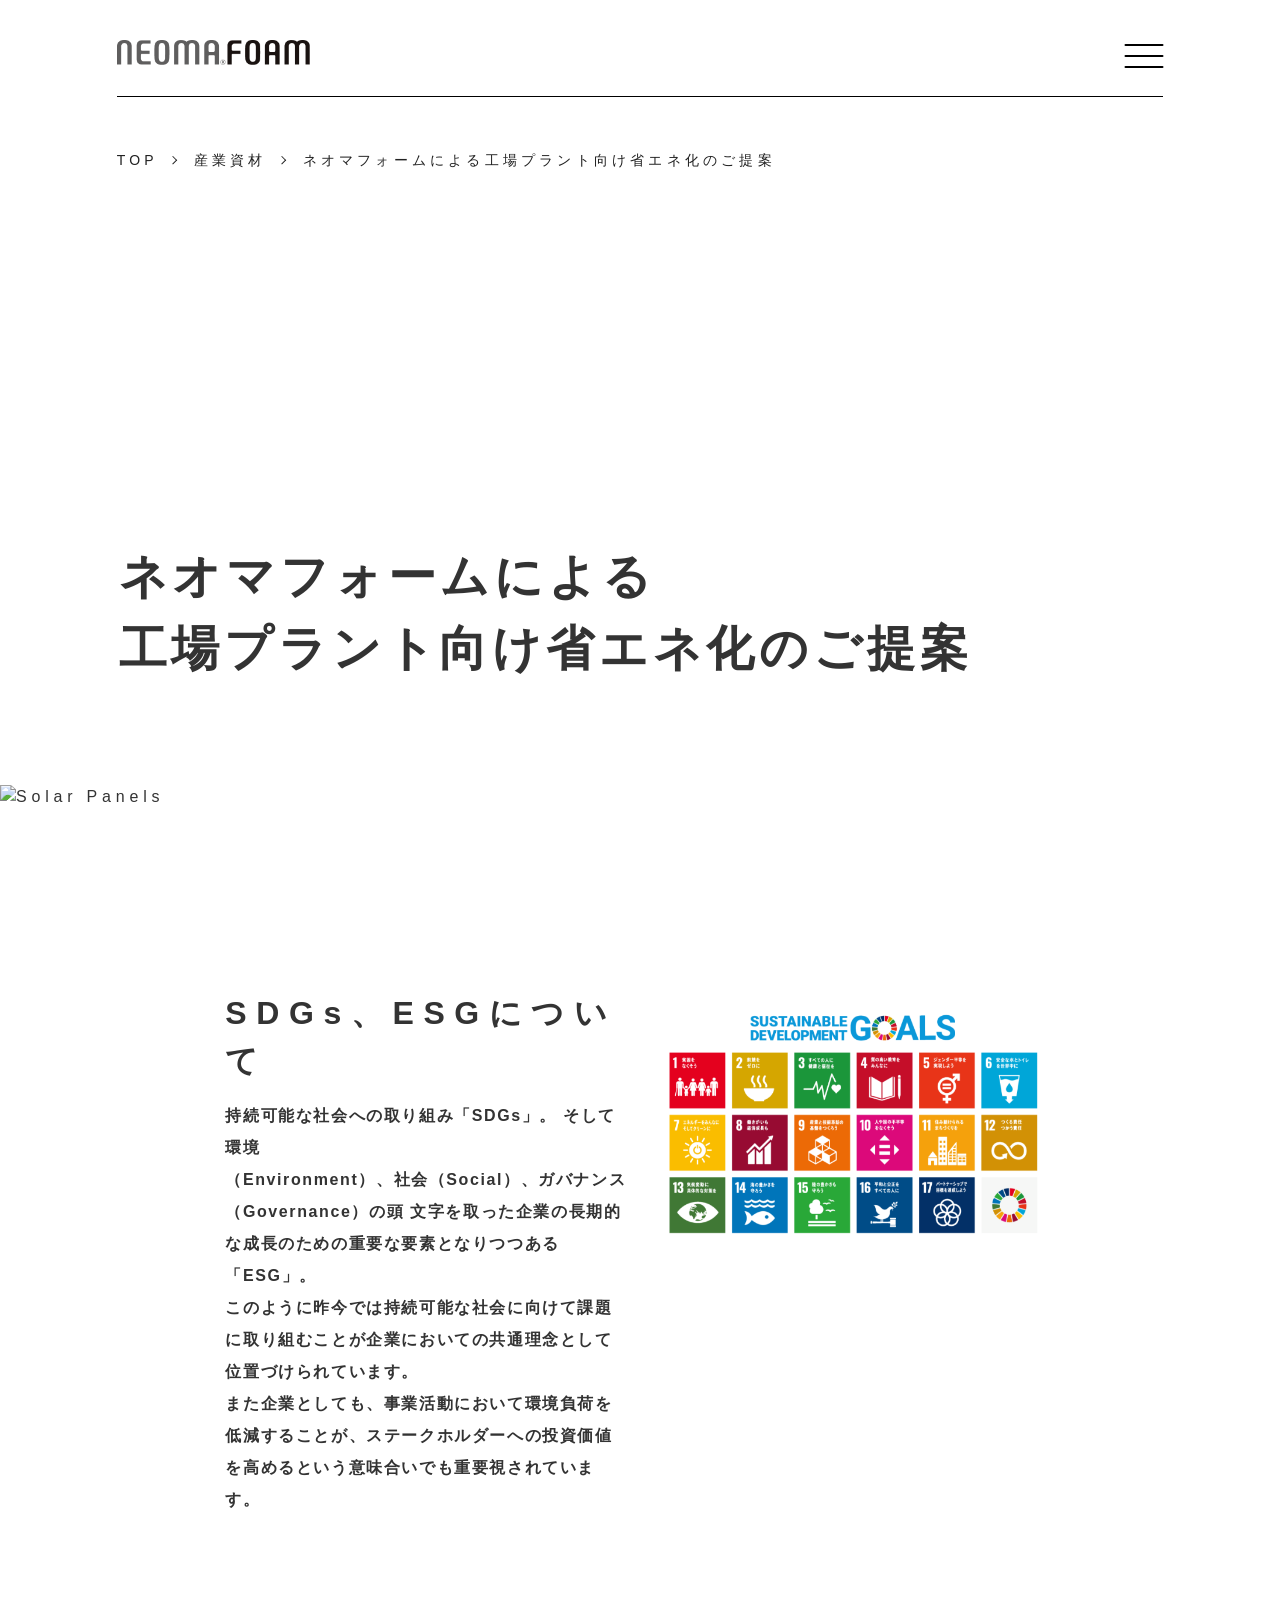
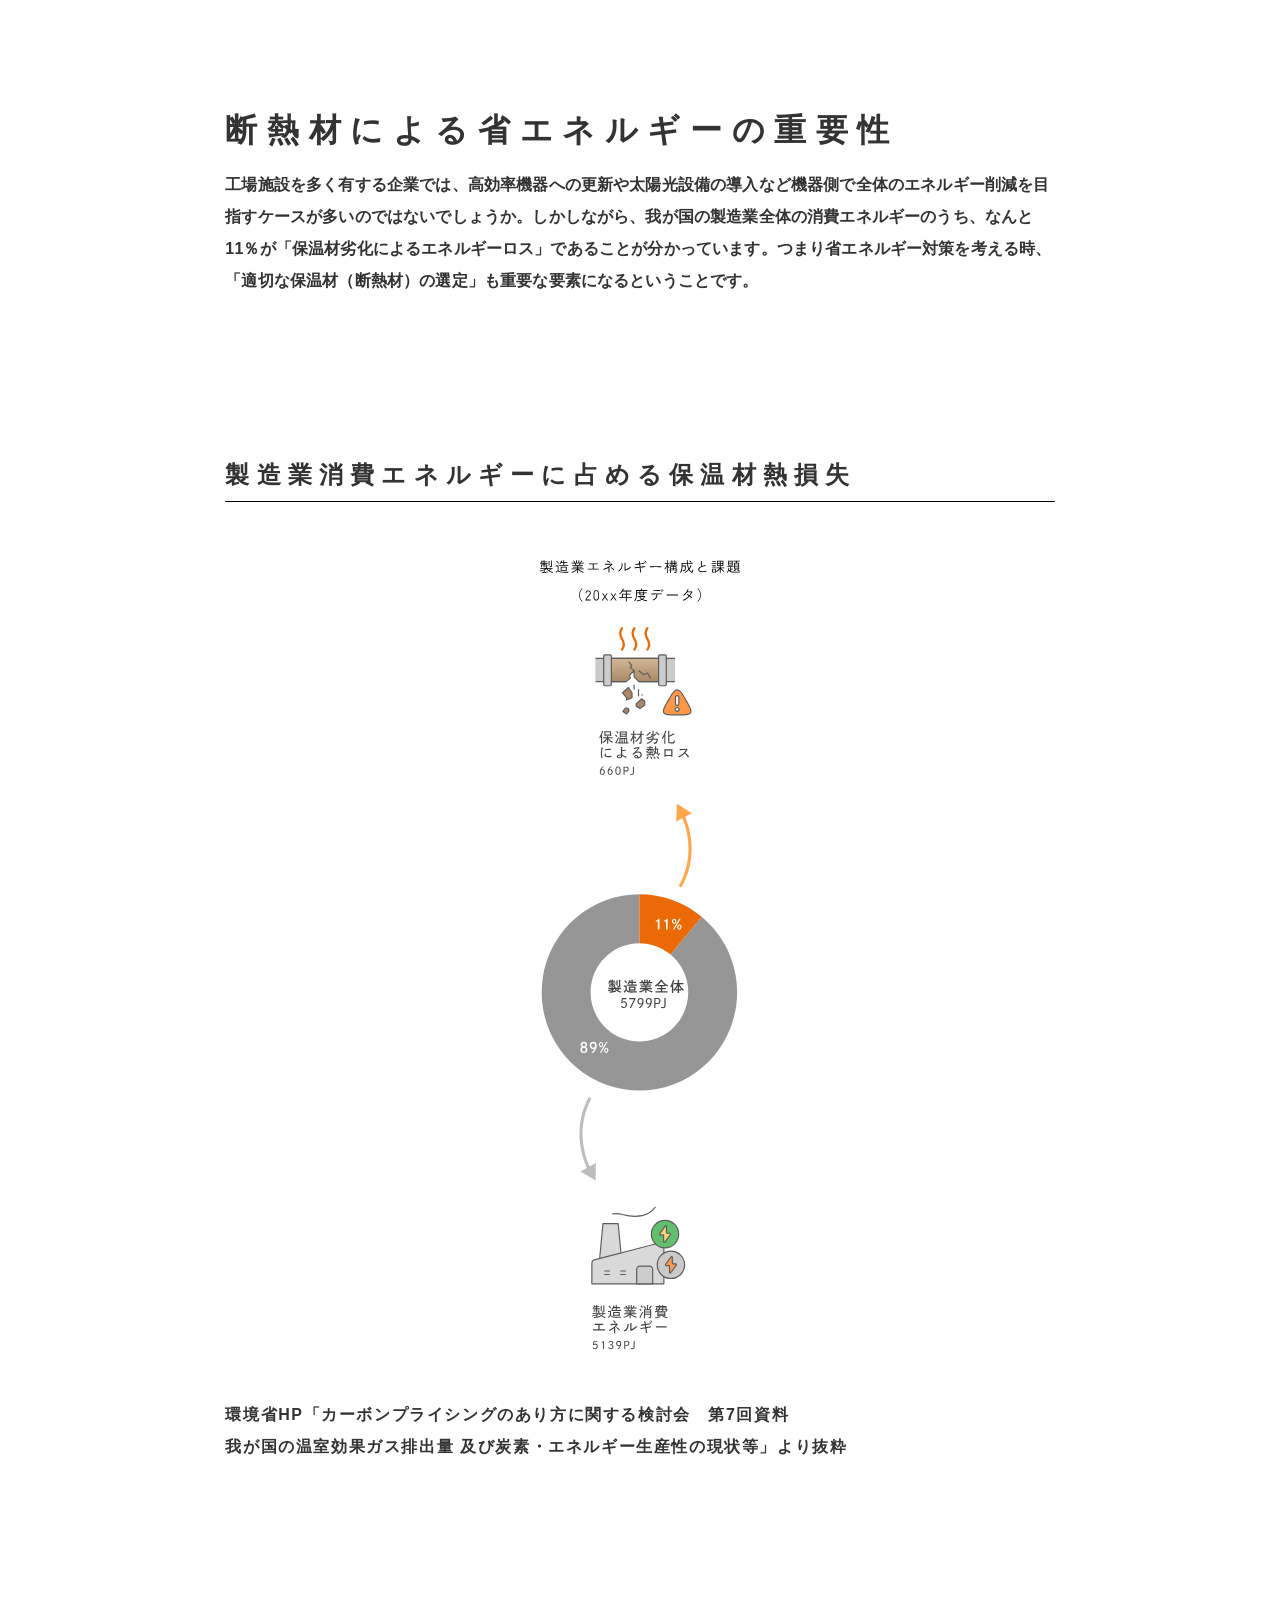
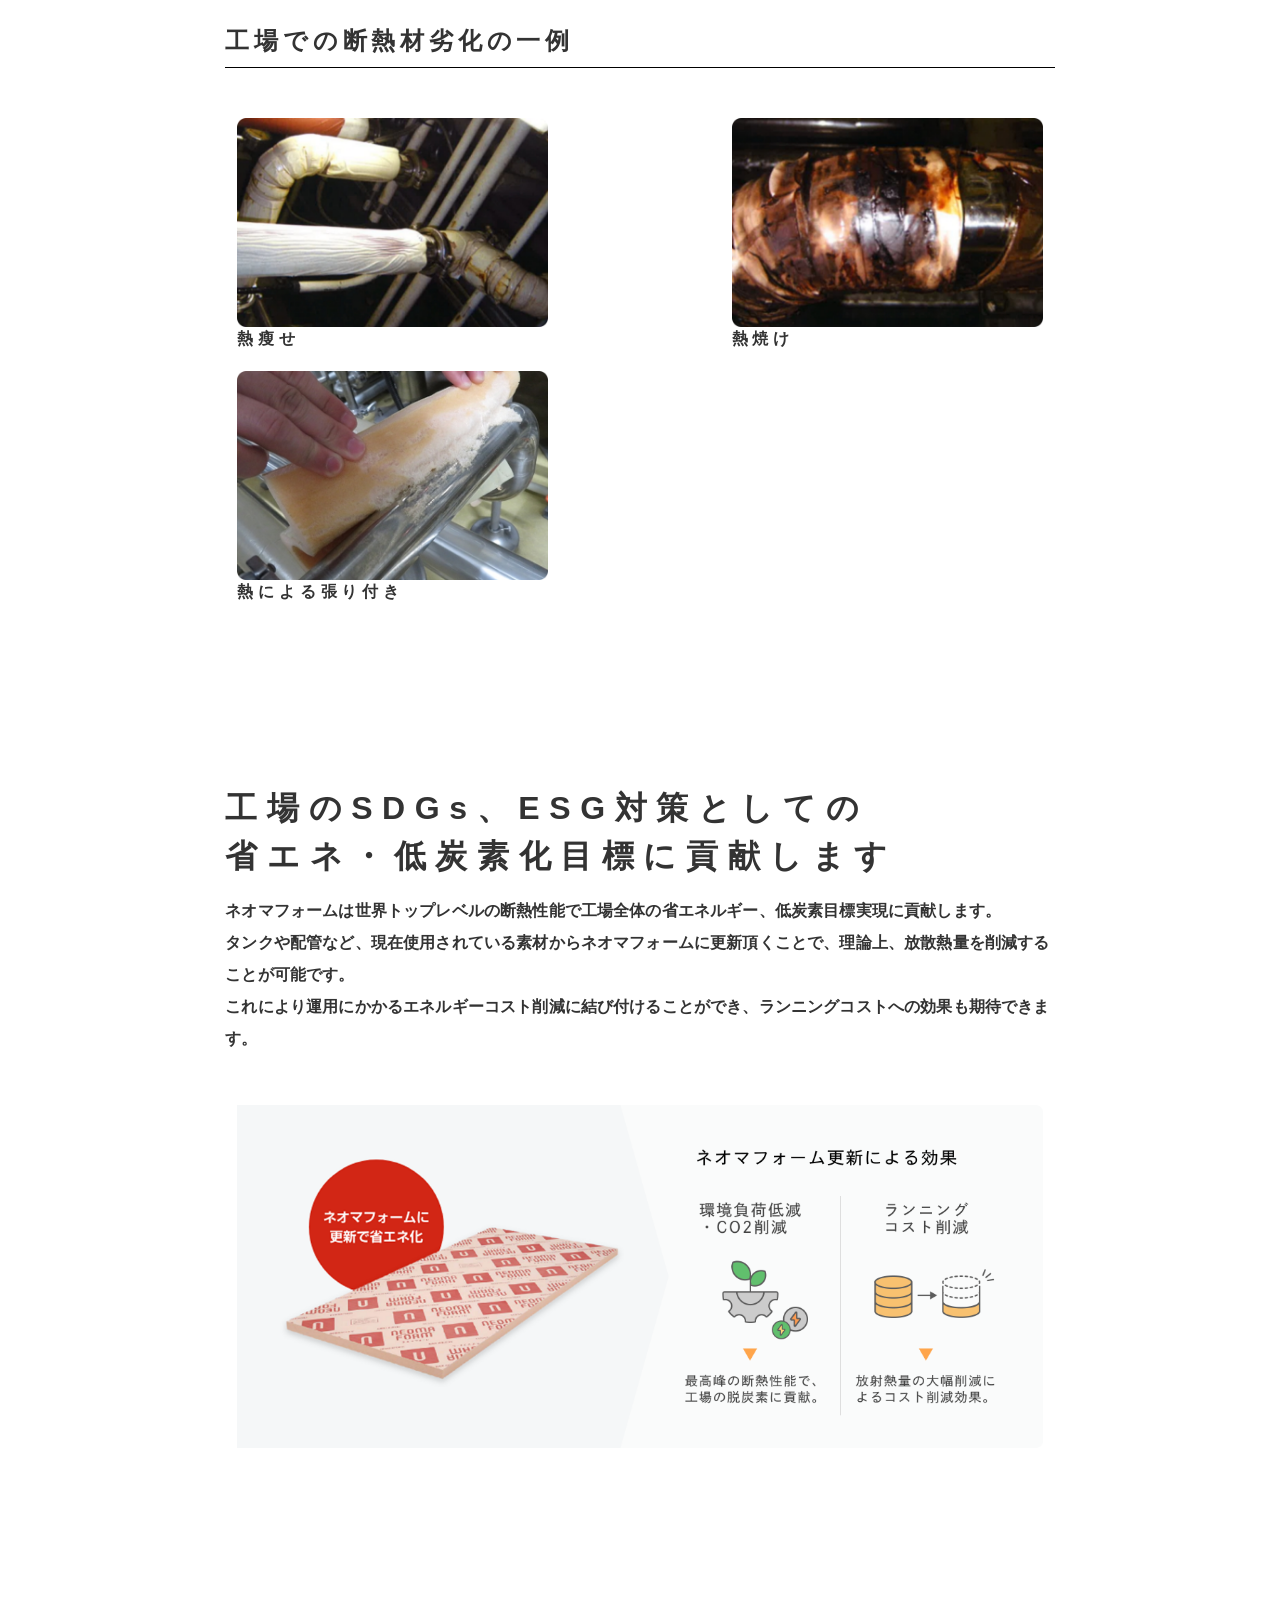
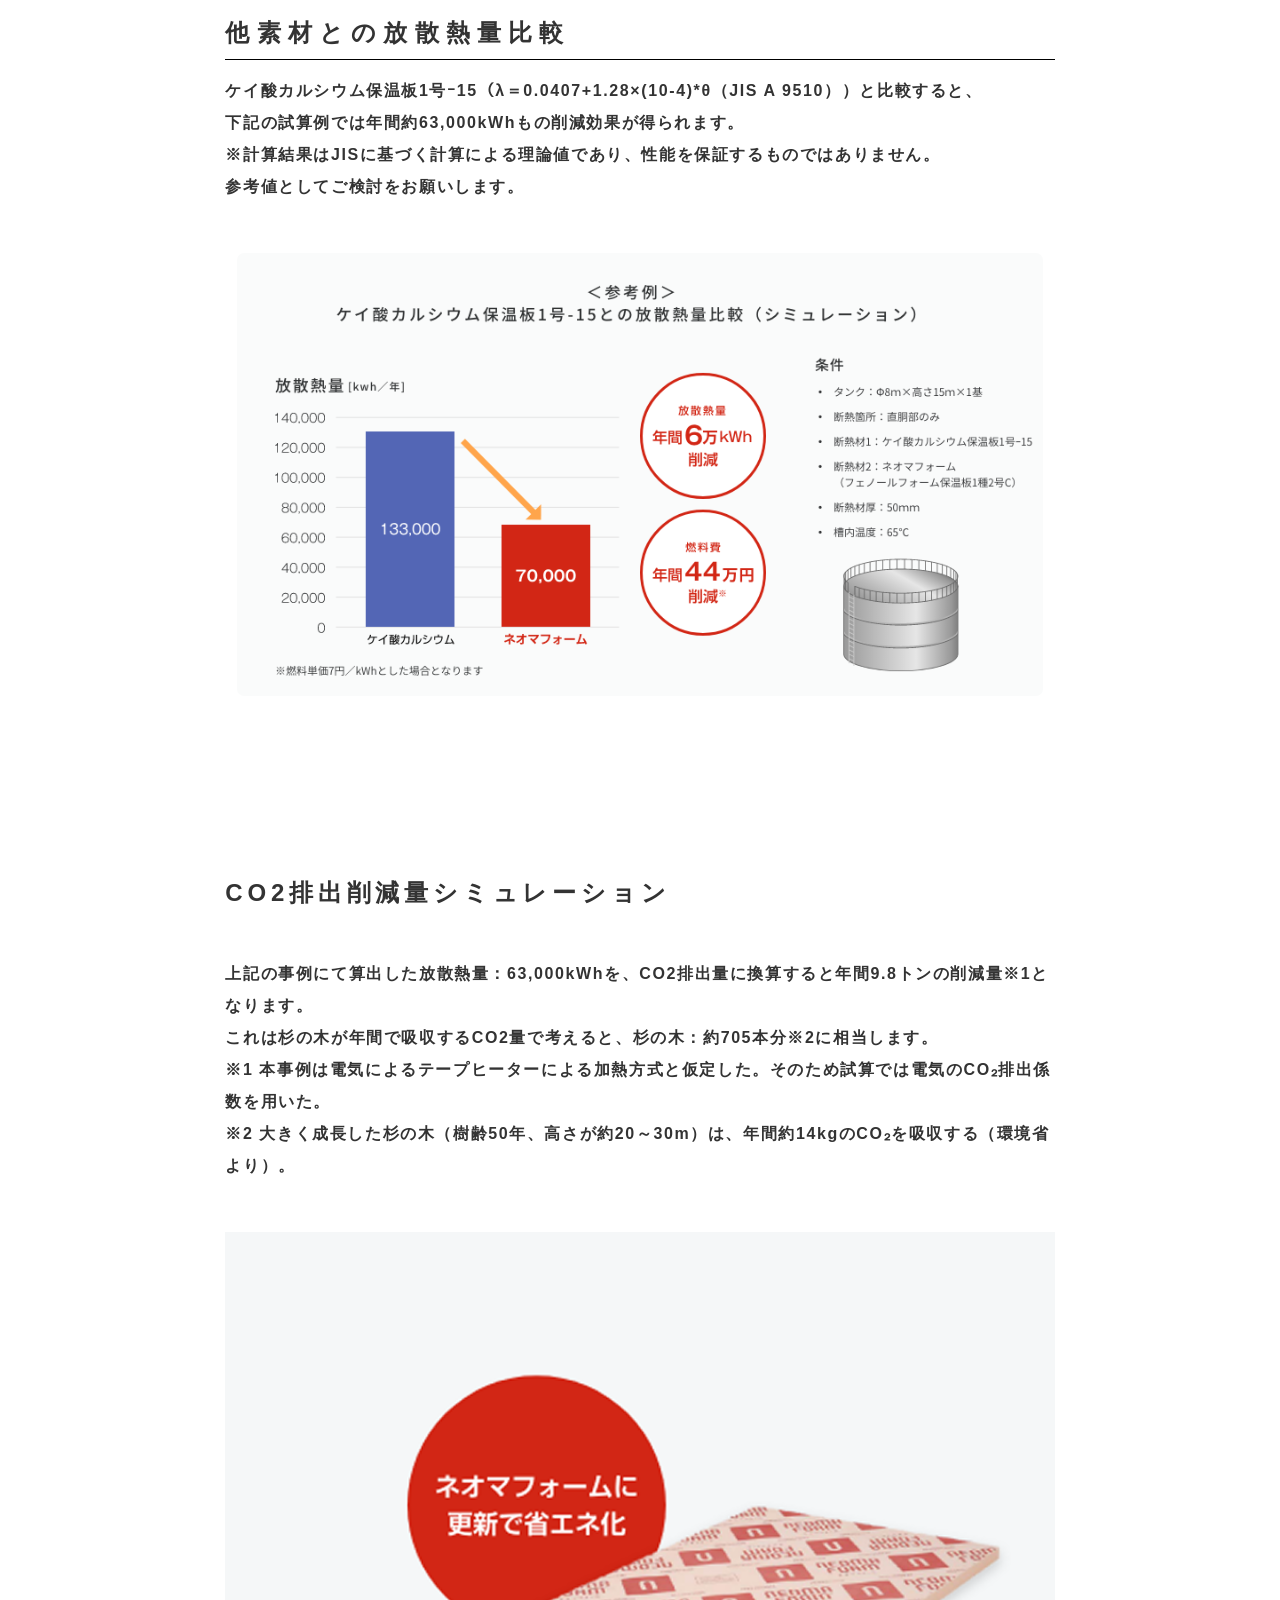
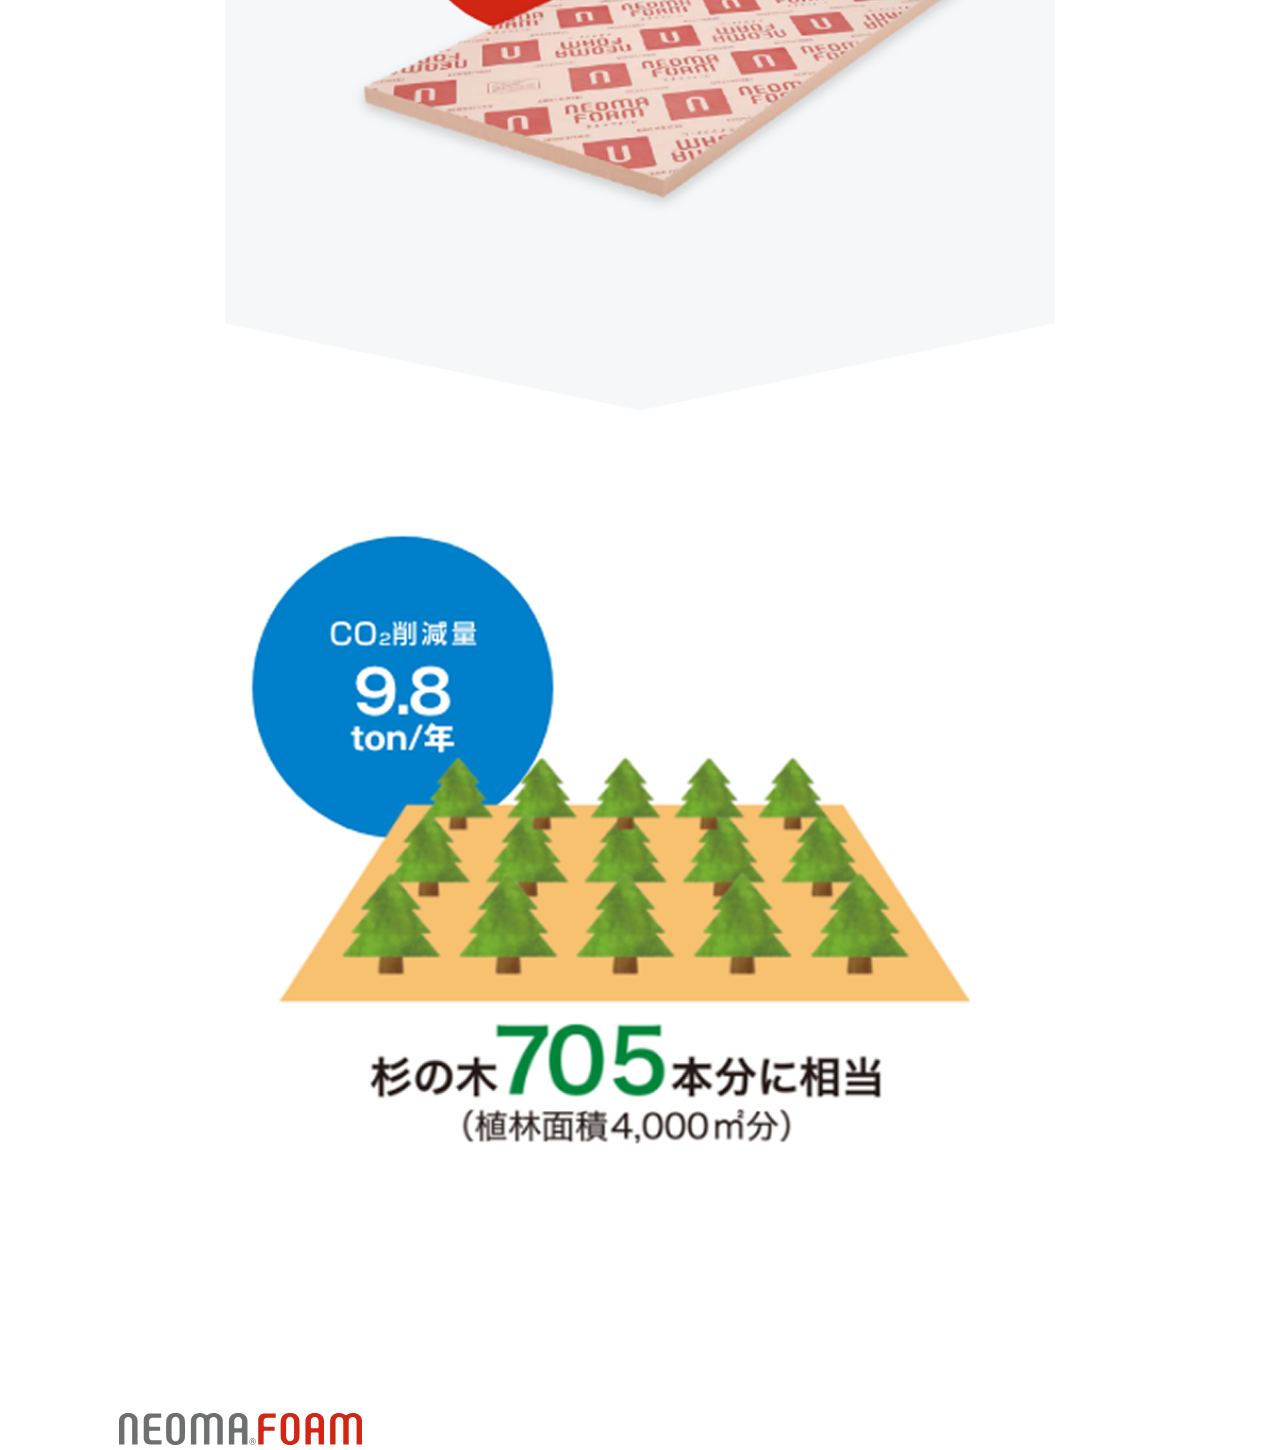
==== akk_renew/akk/insulation/industry/SDGs/index.html @ 99bdc9bf "some letter spacing and line height on index.html" ====
<!DOCTYPE html>
<html lang="ja">

<head>
  <meta http-equiv="Content-Type" content="text/html; charset=utf-8" />
  <meta http-equiv="X-UA-Compatible" content="IE=Edge">
  <meta http-equiv="imagetoolbar" content="no" />
  <meta name="robots" content="index, follow" />
  <title>ネオマフォームによる工場プラント向け省エネ化のご提案 | ネオマフォーム・ネオマゼウス【旭化成の断熱材】</title>
  <meta name="description"
    content="旭化成建材株式会社の断熱材「ネオマフォーム」サイト。ネオマフォームによる工場プラント向け省エネ化のご提案を掲載しています。断熱材・ネオマフォームは工場のSDGs、ESG対策としての省エネ・低炭素化目標に貢献します。" />
  <meta name="keywords" content="ネオマフォーム,断熱材,SDGs" />
  <!-- 共通 ↓ -->
  <script src="https://ajax.googleapis.com/ajax/libs/jquery/1.11.1/jquery.min.js"></script>
  <script src="https://cdn.jsdelivr.net/npm/bootstrap@5.3.3/dist/js/bootstrap.bundle.min.js"></script>
  <script type="text/javascript" src="https://cdn.jsdelivr.net/npm/slick-carousel@1.8.1/slick/slick.min.js"></script>
  <link rel="stylesheet" href="https://cdnjs.cloudflare.com/ajax/libs/OwlCarousel2/2.1.3/assets/owl.carousel.min.css">
  <link rel="stylesheet" href="https://cdn.jsdelivr.net/npm/bootstrap@5.3.3/dist/css/bootstrap.min.css">
  <link rel="stylesheet" href="https://unpkg.com/scroll-hint@latest/css/scroll-hint.css" />
  <link rel="stylesheet" href="../../assets/css/color.css" />
  <link rel="stylesheet" href="../../assets/css/font.css" />
  <link rel="stylesheet" href="../../assets/css/line-height.css" />
  <link rel="stylesheet" href="../../assets/css/margin.css" />
  <link rel="stylesheet" href="../../assets/css/padding.css" />
  <link rel="stylesheet" href="../../assets/css/common.css" />
  <link rel="stylesheet" href="../../assets/css/style.css" />
  <link rel="stylesheet" href="../../assets/css/style_opec.css" />
  <link rel="stylesheet" href="../../assets/css/bootstrap5-legacy-bridge.css">
  <link rel="stylesheet" href="../../assets/css/common/import.css" type="text/css" media="screen, print" />
  <link rel="stylesheet" href="https://cdnjs.cloudflare.com/ajax/libs/slick-carousel/1.9.0/slick-theme.css">
  <link rel="stylesheet" href="https://cdnjs.cloudflare.com/ajax/libs/slick-carousel/1.9.0/slick.css">
  <link rel="stylesheet" href="../../assets/css/sub-renew.css">

  <script
    src="https://webfont.fontplus.jp/accessor/script/fontplus.js?nbfIDczYkpo%3D&box=WuIJXGhZ0pU%3D&aa=1&ab=2"></script>
  <script src="https://unpkg.com/scroll-hint@latest/js/scroll-hint.min.js"></script>
  <script src="../../assets/js/animate.js"></script>
  <script src="../../assets/js/inview.js"></script>
  <!--共通 ↑ -->
  <!--個別 ↓ -->
  <script src="https://cdn.jsdelivr.net/npm/vue@2.6.12"></script>
  <script src="https://cdn.jsdelivr.net/npm/axios/dist/axios.min.js"></script>
  <link rel="stylesheet" href="../../assets/css/sub.css" type="text/css" media="screen, print" />
  <script>
    $(function () {
      $('.m-exList.slickTarget').slick({
        autoplay: true,
        autoplaySpeed: 5000,
        dots: false,
        slidesToShow: 4,
        slidesToScroll: 1,
        arrows: true,
        responsive: [{
          breakpoint: 750,
          settings: {
            slidesToShow: 1,
            centerMode: true
          }
        }]
      });
    })

  </script>
  <!--個別 ↑-->
  <!--gtm-->
  <!-- Google Tag Manager -->
  <script>
      (function (w, d, s, l, i) {
        w[l] = w[l] || [];
        w[l].push({
          'gtm.start': new Date().getTime(),
          event: 'gtm.js'
        });
        var f = d.getElementsByTagName(s)[0],
          j = d.createElement(s),
          dl = l != 'dataLayer' ? '&l=' + l : '';
        j.async = true;
        j.src =
          'https://www.googletagmanager.com/gtm.js?id=' + i + dl;
        f.parentNode.insertBefore(j, f);
      })(window, document, 'script', 'dataLayer', 'GTM-NZLH2NS');

  </script>
  <!-- End Google Tag Manager -->
  <!--./gtm-->
</head>

<body>
  <!-- Google Tag Manager (noscript) -->
  <noscript>
    <iframe src="https://www.googletagmanager.com/ns.html?id=GTM-NZLH2NS" height="0" width="0"
      style="display:none;visibility:hidden"></iframe>
  </noscript>
  <!-- End Google Tag Manager (noscript) -->
  <!-- wrap start↓ -->
  <div class="wrap">
    <!-- header start↓ -->
    <header>
      <div class="header-wrapper position-fixed top-0 w-100">
        <div class="container-fluid pt-4 opt-lg-6">
          <div class="row justify-content-center mx-0">
            <div class="col-12 col-lg-10 px-0 header-inner">
              <div class="row justify-content-between align-items-center border-bottom border-black w-100 mx-0">
                <div class="col-auto header-logo px-0">
                  <a href="../../" class="d-block">
                    <img src="../../assets/images/common/logo_bl.svg" alt="neomafoam_ロゴ" />
                  </a>
                </div>
                <div class="col-auto d-flex align-items-center gap-y-80 px-0">
                  <nav class="header-nav d-none d-1520-block ofs-5 lh-1f">
                    <ul class="d-flex justify-content-end align-items-center gap-y-32 mb-0">
                      <li>
                        <a href="../../index.html" class="link-hover ols-300">TOP</a>
                      </li>
                      <li>
                        <a href="../../neoma/index.html" class="link-hover ols-300">ABOUT</a>
                      </li>
                      <li>
                        <a href="../../housing/lineup/index.html" class="link-hover ols-300">製品一覧</a>
                      </li>
                      <li>
                        <a href="../../jneoma/index.html" class="link-hover ols-300">住宅TOP</a>
                      </li>
                      <li>
                        <a href="../../nonresidential/index.html" class="link-hover ols-300">非住宅TOP</a>
                      </li>
                      <li>
                        <a href="../../prepare.html" class="link-hover ols-300">お問い合わせ</a>
                      </li>
                      <li class="header-dropdown-item position-static">
                        <div class="dropdown">
                          <a href="javascript:void(0)"
                            class="dropdown-toggle d-flex align-items-center gap-2 link-hover" id="navDocumenetDl"
                            data-bs-toggle="dropdown" aria-expanded="false" data-bs-auto-close="outside">
                            <span>資料ダウンロード</span><span class="header-arrow"></span> </a>
                          <ul class="dropdown-menu header-dropdown" aria-labelledby="navDocumenetDl">
                            <li>
                              <a href="../../download/wall-construction/index.html"
                                class="dropdown-item rounded-2 ols-100 text-white text-center"> 壁施工資料 </a>
                            </li>
                            <li>
                              <a href="../../download/fireproof/index.html"
                                class="dropdown-item rounded-2 ols-100 text-white text-center"> 防耐火構造認定書 </a>
                            </li>
                            <li>
                              <a href="../../etc/download.html"
                                class="dropdown-item rounded-2 ols-100 text-white text-center"> カタログ・製品情報 </a>
                            </li>
                          </ul>
                        </div>
                      </li>
                    </ul>
                  </nav>
                  <div class="header-ham d-flex align-items-center">
                    <div id="ham-box" class="position-relative px-0 ham-box">
                      <span id="ham-bar" class="d-block position-absolute ham-bar"></span>
                    </div>
                  </div>
                </div>
              </div>
            </div>
          </div>
        </div>
        <div id="ham-drawer" class="position-fixed h-100 ham-drawer">
          <div class="ham-drawer-wrapper no-scrollbar">
            <div class="container-fluid">
              <div class="row justify-content-center gap-y-xl-100 gx-0">
                <div class="col-12 col-lg-10 col-xxl-auto">
                  <nav class="ff-shuei-go-gin-std-m ofs-5 lh-1f ols-100 ols-lg-300 mb-5 mb-xl-100">
                    <ul class="nav-grid omb-6 omb-lg-9">
                      <li class="nav-item"><a href="../../index.html" class="link-hover">TOP</a></li>
                      <li class="nav-item"><a href="../../neoma/index.html" class="link-hover">ABOUT</a></li>
                      <li class="nav-item"><a href="../../kaitekilab/index.html" class="link-hover">快適空間研究所</a></li>
                      <li class="nav-item"><a href="../../jneoma/index.html" class="link-hover">住宅TOP</a></li>
                      <li class="nav-item"><a href="../../nonresidential/index.html" class="link-hover">非住宅TOP</a></li>

                      <li class="nav-item"><a href="../../housing/lineup/index.html" class="link-hover">製品一覧</a></li>
                      <li class="nav-item"><a href="../../case-study/index.html" class="link-hover">採用事例一覧</a></li>
                      <li class="nav-item"><a href="../../pre-auth/neoma-academy/index.html"
                          class="link-hover">ネオマアカデミー</a></li>
                      <li class="nav-item is-wide"><a href="../../g3way/index.html" class="link-hover">断熱等級7について</a>
                      </li>
                      <li class="nav-item"><a href="../../movie-contents/pre-auth/index.html"
                          class="link-hover">断熱から、学ぶ。</a></li>
                      <li class="nav-item"><a href="../../news/news.html" class="link-hover">お知らせ</a></li>
                      <li class="nav-item"><a href="../../neoma/qa/" class="link-hover">よくあるご質問</a></li>
                      <li class="nav-item"><a href="../../prepare.html" class="link-hover">お問い合わせ</a></li>
                    </ul>
                  </nav>
                  <div class="nav-btn d-lg-grid">
                    <a href="../../download/wall-construction/index.html"
                      class="bg-main-red opt-3 opb-3 px-3 rounded-10 d-flex justify-content-center align-items-center omb-2 omb-xxl-0">
                      <span class="ofs-5 lh-1f ols-200 text-white text-center"> 壁施工資料ダウンロード </span>
                    </a>
                    <a href="../../etc/download.html"
                      class="bg-main-red opt-3 opb-3 px-3 rounded-10 d-flex justify-content-center align-items-center omb-2 omb-xxl-0">
                      <span class="ofs-5 lh-1f ols-200 text-white text-center"> カタログ・チラシ<br
                          class="d-none d-lg-block d-xl-none" />ダウンロード </span>
                    </a>
                    <a href="../../download/fireproof/index.html"
                      class="bg-main-red opt-3 opb-3 px-3 rounded-10 d-flex justify-content-center align-items-center omb-6 omb-lg-2 omb-xxl-0">
                      <span class="ofs-5 lh-1f ols-200 text-white text-center"> 防耐火構造認定書<br
                          class="d-none d-lg-block d-xl-none" />ダウンロード </span>
                    </a>
                  </div>
                </div>
              </div>
            </div>
          </div>
        </div>
      </div>
    </header>
    <!-- header end ↑ -->
    <main>
      <section>
        <div class="container-fluid px-0">
          <div class="opt-12 opt-lg-17 opb-10 opb-lg-26">
            <div class="container-fluid">
              <div class="row justify-content-center w-100 omb-10 omb-lg-15 mx-0">
                <div class="col-12 col-lg-10 px-0">
                  <div class="breadcrumb d-flex align-items-center overflow-hidden mb-0">
                    <ol
                      class="row align-items-center flex-nowrap overflow-x-scroll ofs-3 lh-1f ols-300 w-100 ps-0 mb-0 mx-0">
                      <li class="col-auto ps-0">
                        <a href="../index.html" class="d-block link-hover">TOP</a>
                      </li>
                      <li class="col-auto">
                        <a href="../industry/index.html" class="d-block link-hover">産業資材</a>
                      </li>
                      <li class="col-auto">
                        <p class="text-nowrap mb-0">ネオマフォームによる工場プラント向け省エネ化のご提案</p>
                      </li>
                    </ol>
                  </div>
                </div>
              </div>
            </div>
          </div>

          <div class="row w-100 mx-0">
            <div class="col-12 px-0">
              <div class="row justify-content-center opb-9 opb-lg-12 mx-0">
                <div class="col-12 col-lg-10">
                  <h1 class="main-title ofw-demibold ofs-21 ofs-lg-37 lh-1f">ネオマフォームによる <br> 工場プラント向け省エネ化のご提案</h1>
                  </h1>
                </div>
              </div>

              <figure class="m-0">
                <img class="w-100 img-fluid d-block" src="../../assets/images/industry/SDGs/top-image.png"
                  alt="Solar Panels">
              </figure>
            </div>
          </div>

          <div class="row justify-content-center align-content-center w-100 mx-0 opb-8 opt-11 opt-lg-20 opb-lg-18">
            <div class="col-12 col-lg-8">
              <div class="row opb-12 opb-lg-21">
                <div class="col-12 col-lg-6">
                  <h2 class="ofw-black ofs-21 lh-1f ols-300 opb-2">
                    SDGs、ESGについて
                  </h2>
                  <p class="ofw-demibold ols-100 lh-2">
                    持続可能な社会への取り組み「SDGs」。 そして環境 <br>
                    （Environment）、社会（Social）、ガバナンス（Governance）の頭 文字を取った企業の長期的な成長のための重要な要素となりつつある「ESG」。 <br>
                    このように昨今では持続可能な社会に向けて課題に取り組むことが企業においての共通理念として位置づけられています。<br>
                    また企業としても、事業活動において環境負荷を低減することが、ステークホルダーへの投資価値を高めるという意味合いでも重要視されています。
                  </p>
                </div>
                <div class="col-12 col-lg-6">
                  <figure>
                    <img src="../../assets/images/industry/SDGs/sustainable-development-card.svg"
                      class="w-100 img-fluid" alt="Sustainable Development Goals Card">
                  </figure>
                </div>
              </div>
              <div>
                <h2 class="ofw-black ofs-21 lh-1f ols-300 opb-2">断熱材による省エネルギーの重要性</h2>
                <p class="ofw-demibold lh-2 ols-10 ">
                  工場施設を多く有する企業では、高効率機器への更新や太陽光設備の導入など機器側で全体のエネルギー削減を目指すケースが多いのではないでしょうか。しかしながら、我が国の製造業全体の消費エネルギーのうち、なんと11％が「保温材劣化によるエネルギーロス」であることが分かっています。つまり省エネルギー対策を考える時、「適切な保温材（断熱材）の選定」も重要な要素になるということです。
                </p>
              </div>
            </div>
          </div>
          <div class="row justify-content-center align-content-center w-100 mx-0 opb-10 opb-lg-18">
            <div class="col-12 col-lg-8">
              <div>
                <h2 class="ofw-black ofs-13 lh-1f ols-300 omb-7 bottom-border">
                  製造業消費エネルギーに占める保温材熱損失
                </h2>
              </div>
              <div class="energy-consumption-container opb-6">
                <div>
                  <picture>
                    <source srcset="../../assets/images/industry/SDGs/energy-consumption-graph.svg"
                      media="(min-width: 992px)" />
                    <img src="../../assets/images/industry/SDGs/energy-consumption-graph-mobile.svg"
                      alt="energy-consumption-graph" class="img-fluid w-100">
                  </picture>
                </div>
              </div>
              <div>
                <p class="ofw-demibold lh-2 ols-100">
                  環境省HP「カーボンプライシングのあり方に関する検討会　第7回資料 <br>
                  我が国の温室効果ガス排出量 及び炭素・エネルギー生産性の現状等」より抜粋
                </p>
              </div>
            </div>
          </div>

          <div class="row justify-content-center align-content-center w-100 mx-0 opb-10 opb-lg-18">
            <div class="col-12 col-lg-8">
              <div>
                <h2 class="ofw-black ofs-13 lh-1f omb-7 bottom-border">
                  工場での断熱材劣化の一例
                </h2>
              </div>
              <div class="row insulation-gallery justify-content-between align-content-center w-100 mx-0">
                <div class="col-12 insultation-image-container omb-3">
                  <figure class="my-0 row insultation-image-wrapper">
                    <img src="../../assets/images/industry/SDGs/hot-weight-loss.png" class="w-100 img-fluid d-block "
                      alt="">
                  </figure>
                  <p class="ofw-demibold">熱瘦せ</p>
                </div>
                <div class="col-12 insultation-image-container omb-3">
                  <figure class="my-0 row insultation-image-wrapper">
                    <img src="../../assets/images/industry/SDGs/heat-burn.png" class="w-100 img-fluid d-block " alt="">
                  </figure>
                  <p class="ofw-demibold">熱焼け</p>
                </div>
                <div class="col-12 insultation-image-container omb-3">
                  <figure class="my-0 row insultation-image-wrapper">
                    <img src="../../assets/images/industry/SDGs/sticking-due-to-heat.png"
                      class="w-100 img-fluid d-block " alt="">
                  </figure>
                  <p class="ofw-demibold">熱による張り付き</p>
                </div>
              </div>
            </div>
          </div>
          <div class="row justify-content-center align-content-center w-100 mx-0 opb-10 opb-lg-18">
            <div class="col-12 col-lg-8">
              <div class="opb-4 opb-lg-7">
                <h2 class="ofw-black ofs-21 ols-300 lh-1f opb-2">
                  工場のSDGs、ESG対策としての <br>
                  省エネ・低炭素化目標に貢献します
                </h2>
                <p class="ofw-demibold ols-10 lh-2">
                  ネオマフォームは世界トップレベルの断熱性能で工場全体の省エネルギー、低炭素目標実現に貢献します。 <br>
                  タンクや配管など、現在使用されている素材からネオマフォームに更新頂くことで、理論上、放散熱量を削減することが可能です。<br>
                  これにより運用にかかるエネルギーコスト削減に結び付けることができ、ランニングコストへの効果も期待できます。
                </p>
              </div>
              <div
                class="row effects-of-replacing-neofoam-container justify-content-center align-content-center w-100 mx-0">
                <div class="col-12">
                  <picture>
                    <source srcset="../../assets/images/industry/SDGs/effects-of-replacing-neofoam.png"
                      media="(min-width: 992px)" />
                    <img src="../../assets/images/industry/SDGs/effects-of-replacing-neofoam-mobile.svg"
                      alt="effects-of-replacing-neofoam" class="img-fluid w-100">
                  </picture>
                </div>
              </div>
            </div>
          </div>

          <div class="row justify-content-center align-content-center w-100 mx-0 opb-18 ">
            <div class="col-12 col-lg-8">
              <div class="opb-4 opb-lg-7">
                <h2 class="ofw-black ofs-13 ols-300 lh-1f omb-2 bottom-border">
                  他素材との放散熱量比較
                </h2>
                <p class="ofw-demibold ols-100 lh-2">
                  ケイ酸カルシウム保温板1号ｰ15（λ＝0.0407+1.28×(10-4)*θ（JIS A 9510））と比較すると、<br>
                  下記の試算例では年間約63,000kWhもの削減効果が得られます。 <br>
                  ※計算結果はJISに基づく計算による理論値であり、性能を保証するものではありません。 <br>
                  参考値としてご検討をお願いします。
                </p>
              </div>
              <div
                class="row emission-reduction-simulation-container justify-content-center align-content-center w-100 mx-0">
                <div class="col-lg-12">
                  <figure>
                    <img src="../../assets/images/industry/SDGs/comparison-of-heat-dissipation-with-other-materials.svg"
                      class="w-100 img-fluid" alt="">
                  </figure>
                </div>
              </div>
            </div>
          </div>

          <div class="row justify-content-center align-content-center  w-100 mx-0">
            <div class="col-12 col-lg-8">
              <div class="opb-4 opb-lg-7">
                <h2 class="ofs-13 ofw-black omb-7">
                  CO2排出削減量シミュレーション
                </h2>
                <p class="ofw-demibold ols-xl-100 lh-2">
                  上記の事例にて算出した放散熱量：63,000kWhを、CO2排出量に換算すると年間9.8トンの削減量※1となります。<br>
                  これは杉の木が年間で吸収するCO2量で考えると、杉の木：約705本分※2に相当します。 <br>
                  ※1 本事例は電気によるテープヒーターによる加熱方式と仮定した。そのため試算では電気のCO₂排出係数を用いた。<br>
                  ※2 大きく成長した杉の木（樹齢50年、高さが約20～30m）は、年間約14kgのCO₂を吸収する（環境省より）。 </p>
              </div>
              <div
                class="row emission-reduction-simulation-container justify-content-center align-content-center w-100 mx-0 opb-6">
                <div class="col-12 px-0">
                  <picture>
                    <source srcset="../../assets/images/industry/SDGs/emission-reduction-simulation.png"
                      media="(min-width: 992px)" />
                    <img src="../../assets/images/industry/SDGs/emission-reduction-simulation-mobile.png"
                      alt="emission-reduction-simulation" class="img-fluid w-100">
                  </picture>
                </div>
              </div>
            </div>
          </div>
        </div>
      </section>
    </main>

    <!-- footer start↓ -->
    <footer>
      <div class="container-fluid px-0 px-lg-12 opt-10 opt-lg-14">
        <div class="row justify-content-center mx-0 gx-0 gx-lg-12">
          <div class="col-12 col-lg-10 px-0">
            <a href="../../" class="d-inline-block px-12 omb-8 omb-lg-15">
              <img src="../../assets/images/common/logo_std.svg" alt="neomafoam_ロゴ" class="footer-logo" />
            </a>
            <nav class="omb-11 omb-lg-12">
              <div class="footer-nav-wrapper">
                <div class="row gx-0 footer-main-nav ff-shuei-go-gin-std-b ofs-7 lh-1f ols-300 mb-0 omb-lg-9">
                  <div class="col-12 col-sm-6 col-lg-4 col-xl-auto">
                    <a href="../../index.html" class="link-hover">TOP</a>
                  </div>
                  <div class="col-12 col-sm-6 col-lg-4 col-xl-auto">
                    <a href="../../neoma/index.html" class="link-hover">ABOUT</a>
                  </div>
                  <div class="col-12 col-sm-6 col-lg-4 col-xl-auto">
                    <a href="../../case-study/index.html" class="link-hover">採用事例一覧</a>
                  </div>
                  <div class="col-12 col-sm-6 col-lg-4 col-xl-auto">
                    <a href="../../news/news.html" class="link-hover">お知らせ</a>
                  </div>
                  <div class="col-12 col-sm-6 col-lg-4 col-xl-auto">
                    <a href="../../neoma/qa/" class="link-hover">よくあるご質問</a>
                  </div>
                </div>
              </div>

              <div class="footer-nav-grid ofs-5 lh-1f ols-300 gx-0 g-lg-4 px-lg-12 position-relative">
                <div class="">
                  <ul class="footer-nav-sub mb-0 mb-lg-3">
                    <li class="mb-lg-3">
                      <a href="../../neoma/about.html" class="link-hover">ネオマフォームの基本性能</a>
                    </li>
                    <li class="mb-lg-3">
                      <a href="../../case-study/index.html" class="link-hover">採用事例一覧</a>
                    </li>
                    <li class="mb-lg-3">
                      <a href="../../prepare.html" class="link-hover">研究開発</a>
                    </li>
                    <li class="mb-lg-3">
                      <a href="../../neoma/factory.html" class="link-hover">生産物流体制</a>
                    </li>
                    <li class="mb-lg-3">
                      <a href="../../prepare.html" class="link-hover">環境について</a>
                    </li>
                    <li class="mb-lg-3">
                      <a href="../../neoma/csr.html" class="link-hover">社会貢献について</a>
                    </li>
                    <li class="mb-lg-3">
                      <a href="../../neoma/story.html" class="link-hover">ネオマヒストリー</a>
                    </li>
                    <li class="mb-lg-3">
                      <a href="../../neoma/cm.html" class="link-hover">広告・CM</a>
                    </li>
                  </ul>
                </div>

                <div class="">
                  <div class="footer-nav-group">
                    <div class="footer-lineup mb-lg-4">
                      <a href="../../housing/lineup/index.html" class="link-hover">製品一覧</a>
                    </div>

                    <button class="footer-nav-trigger gap-3 gap-lg-0 mb-lg-4 d-lg-none" type="button"
                      aria-expanded="false">
                      <span class="ofs-5 lh-1f ols-300 text-start">製品詳細</span>
                      <span class="footer-nav-icon"></span>
                    </button>

                    <div class="footer-nav-panel d-lg-flex gap-y-40 px-4 px-lg-0">
                      <div class="pt-3 pt-lg-0">
                        <p class="text-light-gray border-bottom border-1 border-light-gray pb-1">製品</p>
                        <ul class="footer-nav-list">
                          <li class="mb-3"><a href="../../housing/lineup/neomafoam.html" class="link-hover">ネオマフォーム</a>
                          </li>
                          <li class="mb-3"><a href="../../housing/lineup/sp.html" class="link-hover">ネオマ耐火スパンウォール</a>
                          </li>
                          <li class="mb-3"><a href="../../housing/lineup/fs.html" class="link-hover">ネオマフォームFS</a></li>
                          <li class="mb-3"><a href="../../housing/lineup/neomafoam-f.html"
                              class="link-hover">ネオマフォームF</a></li>
                          <li class="mb-3"><a href="../../housing/lineup/board.html" class="link-hover">ネオマ断熱ボード</a>
                          </li>
                          <li class="mb-4 mb-lg-3"><a href="../../housing/lineup/zeus.html"
                              class="link-hover">ネオマゼウス</a></li>
                        </ul>
                      </div>
                      <div>
                        <p class="text-light-gray border-bottom border-1 border-light-gray pb-1">副資材</p>
                        <ul>
                          <li class="mb-3"><a href="../../housing/lineup/fitbis.html" class="link-hover">ネオマフィットビス</a>
                          </li>
                          <li class="mb-3"><a href="../../housing/lineup/jpin.html" class="link-hover">Jピン</a></li>
                          <li class="mb-3"><a href="../../housing/lineup/fittape.html" class="link-hover">ネオマフィットテープ</a>
                          </li>
                          <li class="mb-3"><a href="../../housing/lineup/spanbis1.html" class="link-hover">ネオマスパンビスⅠ</a>
                          </li>
                          <li class="mb-3"><a href="../../housing/lineup/spanbis2.html" class="link-hover">ネオマスパンビスⅡ</a>
                          </li>
                          <li class="mb-4 mb-lg-3"><a href="../../housing/lineup/cutsheet.html"
                              class="link-hover">熱膨張性目地材</a></li>
                        </ul>
                      </div>
                    </div>
                  </div>
                </div>

                <div class="">
                  <div class="footer-nav-group">
                    <button class="footer-nav-trigger gap-3 gap-lg-0 mb-lg-4 d-lg-none" type="button"
                      aria-expanded="false">
                      <span class="ofs-5 lh-1f ols-300 text-start">住宅</span>
                      <span class="footer-nav-icon"></span>
                    </button>

                    <div class="footer-nav-panel px-4 px-lg-0">
                      <div class="pt-3 pt-lg-0">
                        <ul class="footer-nav-list">
                          <li class="mb-3"><a href="../../jneoma/index.html" class="link-hover">住宅TOP</a></li>
                          <li class="mb-3">
                            <a href="../../prepare.html" class="link-hover">外張りについて</a>
                          </li>
                          <li class="mb-3">
                            <a href="../../prepare.html" class="link-hover">補助金について</a>
                          </li>
                          <li class="mb-3">
                            <a href="../../prepare.html" class="link-hover">施工について</a>
                          </li>
                          <li class="mb-3"><a href="../../pre-auth/neoma-academy/index.html"
                              class="link-hover">ネオマアカデミー</a></li>
                          <li class="mb-3"><a href="../../g3way/index.html" class="link-hover">断熱等級7について</a></li>
                          <li class="mb-4 mb-lg-3"><a href="../../kaitekilab/index.html" class="link-hover">快適空間研究所</a>
                          </li>
                        </ul>
                      </div>
                    </div>
                  </div>
                </div>

                <div class="">
                  <div class="footer-nav-group">
                    <button class="footer-nav-trigger gap-3 gap-lg-0 mb-lg-4 d-lg-none" type="button"
                      aria-expanded="false">
                      <span class="ofs-5 lh-1f ols-300 text-start">非住宅</span>
                      <span class="footer-nav-icon"></span>
                    </button>

                    <div class="footer-nav-panel px-4 px-lg-0">
                      <div class="pt-3 pt-lg-0">
                        <ul class="footer-nav-list">
                          <li class="mb-3"><a href="../../nonresidential/index.html" class="link-hover">非住宅TOP</a></li>
                          <li class="mb-3"><a href="../../gene/index.html" class="link-hover">一般建築</a></li>
                          <li class="mb-3"><a href="../../industry/index.html" class="link-hover">産業資材</a></li>
                        </ul>
                      </div>
                    </div>
                  </div>
                </div>
                <div class="footer-instagram">
                  <a href="https://www.instagram.com/neomafoam_official/" class="link-hover">
                    <img src="../../assets/images/common/icon-instagram.svg" alt="Instagram" />
                  </a>
                </div>
              </div>
            </nav>

            <div class="px-12 px-lg-0 omb-6 omb-lg-7">
              <a href="../../movie-contents/pre-auth/index.html"
                class="footer-bnr d-flex justify-content-between align-items-center gap-4 bg-main-black rounded-10 opt-2 opt-lg-5 opb-7 opb-lg-5 link-hover">
                <div>
                  <h2 class="ofs-9 ofs-lg-29 lh-1f ols-300 text-white mb-3">断熱から、学ぶ。</h2>
                  <p class="ff-shuei-go-gin-std-l ofs-3 ofs-lg-5 lh-170pct ols-300 text-white mb-0">
                    断熱技術の考え方や、補助金制度など実務に役立つ知識まで、<br class="d-none d-lg-block" />断熱にまつわる学びを映像で集約しています。</p>
                </div>
                <div class="footer-bnr-arrow"></div>
              </a>
            </div>

            <div class="nav-btn d-lg-grid px-12 px-lg-0 omb-10">
              <a href="../../download/wall-construction/index.html"
                class="bg-main-red opt-2 opb-2 opt-lg-5 opb-lg-5 px-3 rounded-10 d-flex justify-content-center align-items-center omb-2 omb-lg-0 link-hover">
                <span class="ofs-5 lh-1f ols-200 text-white text-center py-1"> 壁施工資料<br
                    class="d-none d-lg-block d-xxl-none" />ダウンロード </span>
              </a>
              <a href="../../etc/download.html"
                class="bg-main-red opt-2 opb-2 opt-lg-5 opb-lg-5 px-3 rounded-10 d-flex justify-content-center align-items-center omb-2 omb-lg-0 link-hover">
                <span class="ofs-5 lh-1f ols-200 text-white text-center py-1"> カタログ・チラシ<br
                    class="d-none d-lg-block d-xxl-none" />ダウンロード </span>
              </a>
              <a href="../../download/fireproof/index.html"
                class="bg-main-red opt-2 opb-2 opt-lg-5 opb-lg-5 px-3 rounded-10 d-flex justify-content-center align-items-center link-hover">
                <span class="ofs-5 lh-1f ols-200 text-white text-center py-1"> 防耐火構造認定書<br
                    class="d-none d-lg-block d-xxl-none" />ダウンロード </span>
              </a>
            </div>
          </div>
        </div>
      </div>
      <div class="footer-bottom py-4 opt-lg-5 opb-1 opb-lg-4">
        <div class="container-fluid">
          <div class="row justify-content-center mx-0">
            <div class="col-12 col-xl-11 col-xxl-10 px-0">
              <p class="text-center mb-3 mb-lg-4">
                <a href="https://www.asahikasei-kenzai.com/">
                  <img src="../../assets/images/common/logo_asahikasei.svg" alt="旭化成建材" class="footer-bottom-logo" />
                </a>
              </p>

              <div class="row justify-content-center">
                <div class="col-12 col-1700-11">
                  <div class="row justify-content-xxl-between align-items-center">
                    <div
                      class="col-12 col-xxl-auto order-2 order-xxl-1 text-center text-xxl-start footer-copyright-wrapper">
                      <span class="footer-copyright d-flex flex-column flex-xxl-row ols-100">
                        <span>Copyright ©️ Asahi Kasei Construction Materials </span>
                        <span>Corporation. All rights reserved.</span>
                      </span>
                    </div>
                    <div class="col-12 col-xxl-auto order-1 order-xxl-2 mb-4 mb-xxl-0 px-xxl-0">
                      <nav
                        class="d-flex flex-column flex-md-row justify-content-center align-items-center gap-3 gap-md-0">
                        <span class="d-inline-flex flex-wrap gap-x-3 ofs-3 lh-1f ols-100 mb-0 footer-bottom-nav-top">
                          <span class="d-inline-block">
                            <a href="https://www.asahikasei-kenzai.com/reg/" class="px-3 link-hover">ご利用条件</a>
                          </span>
                          <span class="d-inline-block">
                            <a href="https://www.asahikasei-kenzai.com/policy/corporate.html"
                              class="px-3 link-hover">プライバシーポリシー</a>
                          </span>
                        </span>
                        <span class="d-inline-flex flex-wrap gap-x-3 ofs-3 lh-1f ols-100 mb-0 footer-bottom-nav-btm">
                          <span class="d-inline-block">
                            <a href="https://www.asahikasei-kenzai.com/company/" class="px-3 link-hover">企業情報</a>
                          </span>
                          <span class="d-inline-block">
                            <a href="https://www.asahikasei-kenzai.com/" class="px-3 link-hover">旭化成グループトップ</a>
                          </span>
                        </span>
                      </nav>
                    </div>
                  </div>
                </div>
              </div>
            </div>
          </div>
        </div>
      </div>
    </footer>
    <!-- footer end ↑ -->
  </div>
  <!-- wrap end↑ -->
  <script src="../../assets/js/common.js"></script>
</body>

</html>
---- akk_renew/akk/insulation/assets/css/color.css ----
/*---------------------------------------------------
共通カラーここから
----------------------------------------------------*/
:root {
    --color-main-red: #D22615;
    --color-main-blue: #355294;
    --color-main-green: #359573;
    --color-light-gray: #8C8C8C;
    --color-main-black: #333333;
    --color-light-blue: #86B6DC;
    --color-deep-red: #B3382D;
    --color-sky-blue: #0497DA;
}

.bg-main-red{
    background-color: var(--color-main-red)!important;
}

.text-main-red{
    color: var(--color-main-red)!important;
}

.border-main-red{
    border-color: var(--color-main-red)!important;
}

.bg-main-blue{
    background-color: var(--color-main-blue)!important;
}

.text-main-blue{
    color: var(--color-main-blue)!important;
}

.bg-main-green{
    background-color: var(--color-main-green)!important;
}

.text-main-green{
    color: var(--color-main-green)!important;
}

.text-light-gray{
    color: var(--color-light-gray)!important;
}

.border-light-gray{
    border-color: var(--color-light-gray)!important;
}

.bg-main-black{
    background-color: var(--color-main-black)!important;
}

.text-light-blue{
    color: var(--color-light-blue)!important;
}

.bg-deep-red{
    background-color: var(--color-deep-red)!important;
}

.text-deep-red{
    color: var(--color-deep-red)!important;
}

.bg-sky-blue{
    background-color: var(--color-sky-blue)!important;
}

.bg-light-gray-f9 {
    background-color: #F9F9F9 !important;
}

.bg-light-gray-f6 {
    background-color: #F6F6F6 !important;
}

.bg-light-gray-f5 {
    background-color: #F5F5F5 !important;
}

.bg-light-gray-e9 {
    background-color: #E9E9E9;
}

/* kaitekilab */
.main-color {
    color: #D22615 !important;
}

.housing-color {
    color: #D22615 !important;
}

.non-residensial-color {
    color: #005BAC !important;
}

.bg-gray {
    background-color: #EFF0F0 !important;
}

.bg-gray-2 {
    background-color: #EFEFEF !important;
}

.bg-main-color {
    background: #D22615;
}

.bg-sub-gray-color {
    background: #F0F0F0;
}

.bg-lightgray {
    background-color: #F7F7F7 !important;
}

.bg-red {
    background-color: #C60E0F !important;
}

.bg-red-2 {
    background-color: #DB4244 !important;
}

.bg-blue {
    background-color: #005BAC !important;
}

.bg-emerald-green {
    background-color: #89ADB1 !important;
}

.color-red {
    color: #DB4244 !important;
}

.color-blue {
    color: #005BAC !important;
}

.color-lightblue {
    color: #317B96 !important;
}

.border-black {
    --bs-border-color: var(--bs-emphasis-color) !important;
}

.border-dark {
    --bs-border-color: var(--color_dark) !important;
}

.border-red {
    border: 3px solid #DB4244;
}
---- akk_renew/akk/insulation/assets/css/font.css ----
/*---------------------------------------------------
共通フォントファミリーここから
----------------------------------------------------*/

.yu-gothic {
  font-family: "Yu Gothic", "游ゴシック", YuGothic, "游ゴシック体", "ヒラギノ角ゴ Pro W3", "メイリオ", sans-serif;
}

.yu-mincho {
  font-family: "游明朝体", "Yu Mincho", YuMincho, "ヒラギノ明朝 Pro", "Hiragino Mincho Pro", "MS P明朝", "MS PMincho", serif;
}

.ff-gothic {
  font-family: var(--bs-font-sans-serif);
}

.ff-mincho {
  font-family: var(--bs-font-serif);
}

.ff-noto-sans-jp {
  font-family: "Noto Sans JP", sans-serif;
}

.ff-noto-serif-jp {
  font-family: "Noto Serif JP", serif;
}

.ff-tsuku-go-pr5-l {
  font-family: "FOT-筑紫ゴシック Pr5 L", "TsukuGoPr5-L", sans-serif;
}

.ff-tsuku-go-pr5-r {
  font-family: "FOT-筑紫ゴシック Pr5 R", "TsukuGoPr5-R", sans-serif;
}

.ff-tsuku-go-pr5-m {
  font-family: "FOT-筑紫ゴシック Pr5 M", "TsukuGoPr5-M", sans-serif;
}

.ff-tsuku-go-pr5-d {
  font-family: "FOT-筑紫ゴシック Pr5 D", "TsukuGoPr5-D", sans-serif;
}

.ff-tsuku-go-pro-b {
  font-family: "FOT-筑紫ゴシック Pro B", "TsukuGoPro-B", sans-serif;
}

.ff-tsuku-go-pro-e {
  font-family: "FOT-筑紫ゴシック Pro E", "TsukuGoPro-E", sans-serif;
}

.ff-tsuku-go-pro-h {
  font-family: "FOT-筑紫ゴシック Pro H", "TsukuGoPro-H", sans-serif;
}

.ff-gill-sans-nova-sb {
  font-family: "GillSansNova-SemiBold", sans-serif;
}

.ff-gill-sans-mt-pr-book{
  font-family: "GillSansMTPro-Book", sans-serif;
}

.ff-gill-sans-mt-pr-m{
  font-family: "GillSansMTPro-Medium", sans-serif;
}

.ff-tsuku-old-min-pro-l{
  font-family: "TsukuAOldMinPr6-L", serif;
}

.ff-tsuku-old-min-pro-m{
  font-family: "TsukuAOldMinPr6-M", serif;
}

.ff-shuei-go-gin-std-l{
  font-family: "DNPShueiGoGinStd-L", sans-serif;
}

.ff-shuei-go-gin-std-m {
  font-family: "DNPShueiGoGinStd-M", sans-serif;
}

.ff-shuei-go-gin-std-b {
  font-family: "DNPShueiGoGinStd-B", sans-serif;
}

.ff-shuei-go-kin-std-l {
  font-family: "DNPShueiGoKinStd-L" , sans-serif;
}


.ff-helvetica-now-b{
  font-family: "HelveticaNowText-Bold", sans-serif;
}

.ff-helvetica-now-r{
  font-family: "HelveticaNowText-Regular", sans-serif;
}

/*---------------------------------------------------
 共通letter-spacingここから
----------------------------------------------------*/
.ols-0 {
  letter-spacing: 0 !important;
}

.ols-10 {
  letter-spacing: 0.01em !important;
}

.ols-20 {
  letter-spacing: 0.02em !important;
}

.ols-30 {
  letter-spacing: 0.03em !important;
}

.ols-40 {
  letter-spacing: 0.04em !important;
}

.ols-50 {
  letter-spacing: 0.05em !important;
}

.ols-60 {
  letter-spacing: 0.06em !important;
}

.ols-70 {
  letter-spacing: 0.07em !important;
}

.ols-80 {
  letter-spacing: 0.08em !important;
}

.ols-90 {
  letter-spacing: 0.09em !important;
}

.ols-100 {
  letter-spacing: 0.1em !important;
}

.ols-110 {
  letter-spacing: 0.11em !important;
}

.ols-120 {
  letter-spacing: 0.12em !important;
}

.ols-130 {
  letter-spacing: 0.13em !important;
}

.ols-140 {
  letter-spacing: 0.14em !important;
}

.ols-150 {
  letter-spacing: 0.15em !important;
}

.ols-160 {
  letter-spacing: 0.16em !important;
}

.ols-170 {
  letter-spacing: 0.17em !important;
}

.ols-180 {
  letter-spacing: 0.18em !important;
}

.ols-190 {
  letter-spacing: 0.19em !important;
}

.ols-200 {
  letter-spacing: 0.2em !important;
}

.ols-300 {
  letter-spacing: 0.3em !important;
}

@media screen and (min-width: 768px) {

  .ols-md-0 {
    letter-spacing: 0 !important;
  }

  .ols-md-10 {
    letter-spacing: 0.01em !important;
  }

  .ols-md-20 {
    letter-spacing: 0.02em !important;
  }

  .ols-md-30 {
    letter-spacing: 0.03em !important;
  }

  .ols-md-40 {
    letter-spacing: 0.04em !important;
  }

  .ols-md-50 {
    letter-spacing: 0.05em !important;
  }

  .ols-md-60 {
    letter-spacing: 0.06em !important;
  }

  .ols-md-70 {
    letter-spacing: 0.07em !important;
  }

  .ols-md-80 {
    letter-spacing: 0.08em !important;
  }

  .ols-md-90 {
    letter-spacing: 0.09em !important;
  }

  .ols-md-100 {
    letter-spacing: 0.1em !important;
  }

  .ols-md-110 {
    letter-spacing: 0.11em !important;
  }

  .ols-md-120 {
    letter-spacing: 0.12em !important;
  }

  .ols-md-130 {
    letter-spacing: 0.13em !important;
  }

  .ols-md-140 {
    letter-spacing: 0.14em !important;
  }

  .ols-md-150 {
    letter-spacing: 0.15em !important;
  }

  .ols-md-160 {
    letter-spacing: 0.16em !important;
  }

  .ols-md-170 {
    letter-spacing: 0.17em !important;
  }

  .ols-md-180 {
    letter-spacing: 0.18em !important;
  }

  .ols-md-190 {
    letter-spacing: 0.19em !important;
  }

  .ols-md-200 {
    letter-spacing: 0.2em !important;
  }

  .ols-md-300 {
    letter-spacing: 0.3em !important;
  }
}

@media screen and (min-width: 992px) {

  .ols-lg-0 {
    letter-spacing: 0 !important;
  }

  .ols-lg-10 {
    letter-spacing: 0.01em !important;
  }

  .ols-lg-20 {
    letter-spacing: 0.02em !important;
  }

  .ols-lg-30 {
    letter-spacing: 0.03em !important;
  }

  .ols-lg-40 {
    letter-spacing: 0.04em !important;
  }

  .ols-lg-50 {
    letter-spacing: 0.05em !important;
  }

  .ols-lg-60 {
    letter-spacing: 0.06em !important;
  }

  .ols-lg-70 {
    letter-spacing: 0.07em !important;
  }

  .ols-lg-80 {
    letter-spacing: 0.08em !important;
  }

  .ols-lg-90 {
    letter-spacing: 0.09em !important;
  }

  .ols-lg-100 {
    letter-spacing: 0.1em !important;
  }

  .ols-lg-110 {
    letter-spacing: 0.11em !important;
  }

  .ols-lg-120 {
    letter-spacing: 0.12em !important;
  }

  .ols-lg-130 {
    letter-spacing: 0.13em !important;
  }

  .ols-lg-140 {
    letter-spacing: 0.14em !important;
  }

  .ols-lg-150 {
    letter-spacing: 0.15em !important;
  }

  .ols-lg-160 {
    letter-spacing: 0.16em !important;
  }

  .ols-lg-170 {
    letter-spacing: 0.17em !important;
  }

  .ols-lg-180 {
    letter-spacing: 0.18em !important;
  }

  .ols-lg-190 {
    letter-spacing: 0.19em !important;
  }

  .ols-lg-200 {
    letter-spacing: 0.2em !important;
  }

  .ols-lg-300 {
    letter-spacing: 0.3em !important;
  }
}

@media screen and (min-width: 1200px) {

  .ols-xl-0 {
    letter-spacing: 0 !important;
  }

  .ols-xl-10 {
    letter-spacing: 0.01em !important;
  }

  .ols-xl-20 {
    letter-spacing: 0.02em !important;
  }

  .ols-xl-30 {
    letter-spacing: 0.03em !important;
  }

  .ols-xl-40 {
    letter-spacing: 0.04em !important;
  }

  .ols-xl-50 {
    letter-spacing: 0.05em !important;
  }

  .ols-xl-60 {
    letter-spacing: 0.06em !important;
  }

  .ols-xl-70 {
    letter-spacing: 0.07em !important;
  }

  .ols-xl-80 {
    letter-spacing: 0.08em !important;
  }

  .ols-xl-90 {
    letter-spacing: 0.09em !important;
  }

  .ols-xl-100 {
    letter-spacing: 0.1em !important;
  }

  .ols-xl-110 {
    letter-spacing: 0.11em !important;
  }

  .ols-xl-120 {
    letter-spacing: 0.12em !important;
  }

  .ols-xl-130 {
    letter-spacing: 0.13em !important;
  }

  .ols-xl-140 {
    letter-spacing: 0.14em !important;
  }

  .ols-xl-150 {
    letter-spacing: 0.15em !important;
  }

  .ols-xl-160 {
    letter-spacing: 0.16em !important;
  }

  .ols-xl-170 {
    letter-spacing: 0.17em !important;
  }

  .ols-xl-180 {
    letter-spacing: 0.18em !important;
  }

  .ols-xl-190 {
    letter-spacing: 0.19em !important;
  }

  .ols-xl-200 {
    letter-spacing: 0.2em !important;
  }

  .ols-xl-300 {
    letter-spacing: 0.3em !important;
  }
}

@media screen and (min-width: 1400px) {

  .ols-xxl-0 {
    letter-spacing: 0 !important;
  }

  .ols-xxl-10 {
    letter-spacing: 0.01em !important;
  }

  .ols-xxl-20 {
    letter-spacing: 0.02em !important;
  }

  .ols-xxl-30 {
    letter-spacing: 0.03em !important;
  }

  .ols-xxl-40 {
    letter-spacing: 0.04em !important;
  }

  .ols-xxl-50 {
    letter-spacing: 0.05em !important;
  }

  .ols-xxl-60 {
    letter-spacing: 0.06em !important;
  }

  .ols-xxl-70 {
    letter-spacing: 0.07em !important;
  }

  .ols-xxl-80 {
    letter-spacing: 0.08em !important;
  }

  .ols-xxl-90 {
    letter-spacing: 0.09em !important;
  }

  .ols-xxl-100 {
    letter-spacing: 0.1em !important;
  }

  .ols-xxl-110 {
    letter-spacing: 0.11em !important;
  }

  .ols-xxl-120 {
    letter-spacing: 0.12em !important;
  }

  .ols-xxl-130 {
    letter-spacing: 0.13em !important;
  }

  .ols-xxl-140 {
    letter-spacing: 0.14em !important;
  }

  .ols-xxl-150 {
    letter-spacing: 0.15em !important;
  }

  .ols-xxl-160 {
    letter-spacing: 0.16em !important;
  }

  .ols-xxl-170 {
    letter-spacing: 0.17em !important;
  }

  .ols-xxl-180 {
    letter-spacing: 0.18em !important;
  }

  .ols-xxl-190 {
    letter-spacing: 0.19em !important;
  }

  .ols-xxl-200 {
    letter-spacing: 0.2em !important;
  }

  .ols-xxl-300 {
    letter-spacing: 0.3em !important;
  }
}

/*---------------------------------------------------
共通フォントウェイトここから
----------------------------------------------------*/
.ofw-regular {
  font-weight: 400 !important;
}

.ofw-medium {
  font-weight: 500 !important;
}

.ofw-demibold {
  font-weight: 600 !important;
}

.ofw-black {
  font-weight: 900 !important;
}

/*---------------------------------------------------
共通フォントサイズここから
----------------------------------------------------*/
/*
sm = 576px以上
md = 768px以上
lg = 992px以上
xl = 1200px以上
xxl = 1400px以上
-----------------
0 = 10px
05 = 11px
1 = 12px
2 = 13px
3 = 14px
4 = 15px
5 = 16px
6 = 17px
7 = 18px
8 = 19px
9 = 20px
10 = 21px
11 = 22px
12 = 23px
13 = 24px
14 = 25px
15 = 26px
16 = 27px
17 = 28px
18 = 29px
19 = 30px
20 = 31px
21 = 32px
22 = 33px
23 = 34px
24 = 35px
25 = 36px
26 = 37px
27 = 38px
28 = 39px
29 = 40px
*/
.ofs-0 {
  /* 10px */
  font-size: 0.625rem !important;
}

.ofs-05 {
  /* 11px */
  font-size: 0.688rem !important;
}

.ofs-1 {
  /* 12px */
  font-size: 0.75rem !important;
}

.ofs-2 {
  /* 13px */
  font-size: 0.813rem !important;
}

.ofs-3 {
  /* 14px */
  font-size: 0.875rem !important;
}

.ofs-4 {
  /* 15px */
  font-size: 0.938rem !important;
}

.ofs-5 {
  /* 16px */
  font-size: 1rem !important;
}

.ofs-6 {
  /* 17px */
  font-size: 1.063rem !important;
}

.ofs-7 {
  /* 18px */
  font-size: 1.125rem !important;
}

.ofs-8 {
  /* 19px */
  font-size: 1.188rem !important;
}

.ofs-9 {
  /* 20px */
  font-size: 1.25rem !important;
}

.ofs-10 {
  /* 21px */
  font-size: 1.313rem !important;
}

.ofs-11 {
  /* 22px */
  font-size: 1.375rem !important;
}

.ofs-12 {
  /* 23px */
  font-size: 1.438rem !important;
}

.ofs-13 {
  /* 24px */
  font-size: 1.5rem !important;
}

.ofs-14 {
  /* 25px */
  font-size: 1.563rem !important;
}

.ofs-15 {
  /* 26px */
  font-size: 1.625rem !important;
}

.ofs-16 {
  /* 27px */
  font-size: 1.688rem !important;
}

.ofs-17 {
  /* 28px */
  font-size: 1.75rem !important;
}

.ofs-18 {
  /* 29px */
  font-size: 1.813rem !important;
}

.ofs-19 {
  /* 30px */
  font-size: 1.875rem !important;
}

.ofs-20 {
  /* 31px */
  font-size: 1.938rem !important;
}

.ofs-21 {
  /* 32px */
  font-size: 2rem !important;
}

.ofs-22 {
  /* 33px */
  font-size: 2.063rem !important;
}

.ofs-23 {
  /* 34px */
  font-size: 2.125rem !important;
}

.ofs-24 {
  /* 35px */
  font-size: 2.188rem !important;
}

.ofs-25 {
  /* 36px */
  font-size: 2.25rem !important;
}

.ofs-26 {
  /* 37px */
  font-size: 2.313rem !important;
}

.ofs-27 {
  /* 38px */
  font-size: 2.375rem !important;
}

.ofs-28 {
  /* 39px */
  font-size: 2.438rem !important;
}

.ofs-29 {
  /* 40px */
  font-size: 2.5rem !important;
}

.ofs-30 {
  /* 41px */
  font-size: 2.563rem !important;
}

.ofs-31 {
  /* 42px */
  font-size: 2.625rem !important;
}

.ofs-32 {
  /* 43px */
  font-size: 2.688rem !important;
}

.ofs-33 {
  /* 44px */
  font-size: 2.75rem !important;
}

.ofs-34 {
  /* 45px */
  font-size: 2.813rem !important;
}

.ofs-35 {
  /* 46px */
  font-size: 2.875rem !important;
}

.ofs-36 {
  /* 47px */
  font-size: 2.938rem !important;
}

.ofs-37 {
  /* 48px */
  font-size: 3rem !important;
}

.ofs-38 {
  /* 49px */
  font-size: 3.063rem !important;
}

.ofs-39 {
  /* 50px */
  font-size: 3.125rem !important;
}

.ofs-40 {
  /* 51px */
  font-size: 3.188rem !important;
}

.ofs-41 {
  /* 52px */
  font-size: 3.25rem !important;
}

.ofs-42 {
  /* 53px */
  font-size: 3.313rem !important;
}

.ofs-43 {
  /* 54px */
  font-size: 3.375rem !important;
}

.ofs-44 {
  /* 55px */
  font-size: 3.438rem !important;
}

.ofs-45 {
  /* 56px */
  font-size: 3.5rem !important;
}

.ofs-46 {
  /* 57px */
  font-size: 3.563rem !important;
}

.ofs-47 {
  /* 58px */
  font-size: 3.625rem !important;
}

.ofs-48 {
  /* 59px */
  font-size: 3.688rem !important;
}

.ofs-49 {
  /* 60px */
  font-size: 3.75rem !important;
}

.ofs-50 {
  /* 61px */
  font-size: 3.813rem !important;
}

.ofs-51 {
  /* 62px */
  font-size: 3.875rem !important;
}

.ofs-52 {
  /* 63px */
  font-size: 3.938rem !important;
}

.ofs-53 {
  /* 64px */
  font-size: 4rem !important;
}

.ofs-54 {
  /* 65px */
  font-size: 4.063rem !important;
}

.ofs-55 {
  /* 66px */
  font-size: 4.125rem !important;
}

.ofs-56 {
  /* 67px */
  font-size: 4.188rem !important;
}

.ofs-57 {
  /* 68px */
  font-size: 4.25rem !important;
}

.ofs-58 {
  /* 69px */
  font-size: 4.313rem !important;
}

.ofs-59 {
  /* 70px */
  font-size: 4.375rem !important;
}

/*-------------- sm ------------------*/

@media screen and (min-width: 576px) {
  .ofs-sm-0 {
    /* 10px */
    font-size: 0.625rem !important;
  }

  .ofs-sm-05 {
    /* 11px */
    font-size: 0.688rem !important;
  }

  .ofs-sm-1 {
    /* 12px */
    font-size: 0.75rem !important;
  }

  .ofs-sm-2 {
    /* 13px */
    font-size: 0.813rem !important;
  }

  .ofs-sm-3 {
    /* 14px */
    font-size: 0.875rem !important;
  }

  .ofs-sm-4 {
    /* 15px */
    font-size: 0.938rem !important;
  }

  .ofs-sm-5 {
    /* 16px */
    font-size: 1rem !important;
  }

  .ofs-sm-6 {
    /* 17px */
    font-size: 1.063rem !important;
  }

  .ofs-sm-7 {
    /* 18px */
    font-size: 1.125rem !important;
  }

  .ofs-sm-8 {
    /* 19px */
    font-size: 1.188rem !important;
  }

  .ofs-sm-9 {
    /* 20px */
    font-size: 1.25rem !important;
  }

  .ofs-sm-10 {
    /* 21px */
    font-size: 1.313rem !important;
  }

  .ofs-sm-11 {
    /* 22px */
    font-size: 1.375rem !important;
  }

  .ofs-sm-12 {
    /* 23px */
    font-size: 1.438rem !important;
  }

  .ofs-sm-13 {
    /* 24px */
    font-size: 1.5rem !important;
  }

  .ofs-sm-14 {
    /* 25px */
    font-size: 1.563rem !important;
  }

  .ofs-sm-15 {
    /* 26px */
    font-size: 1.625rem !important;
  }

  .ofs-sm-16 {
    /* 27px */
    font-size: 1.688rem !important;
  }

  .ofs-sm-17 {
    /* 28px */
    font-size: 1.75rem !important;
  }

  .ofs-sm-18 {
    /* 29px */
    font-size: 1.813rem !important;
  }

  .ofs-sm-19 {
    /* 30px */
    font-size: 1.875rem !important;
  }

  .ofs-sm-20 {
    /* 31px */
    font-size: 1.938rem !important;
  }

  .ofs-sm-21 {
    /* 32px */
    font-size: 2rem !important;
  }

  .ofs-sm-22 {
    /* 33px */
    font-size: 2.063rem !important;
  }

  .ofs-sm-23 {
    /* 34px */
    font-size: 2.125rem !important;
  }

  .ofs-sm-24 {
    /* 35px */
    font-size: 2.188rem !important;
  }

  .ofs-sm-25 {
    /* 36px */
    font-size: 2.25rem !important;
  }

  .ofs-sm-26 {
    /* 37px */
    font-size: 2.313rem !important;
  }

  .ofs-sm-27 {
    /* 38px */
    font-size: 2.375rem !important;
  }

  .ofs-sm-28 {
    /* 39px */
    font-size: 2.438rem !important;
  }

  .ofs-sm-29 {
    /* 40px */
    font-size: 2.5rem !important;
  }

  .ofs-sm-30 {
    /* 41px */
    font-size: 2.563rem !important;
  }

  .ofs-sm-31 {
    /* 42px */
    font-size: 2.625rem !important;
  }

  .ofs-sm-32 {
    /* 43px */
    font-size: 2.688rem !important;
  }

  .ofs-sm-33 {
    /* 44px */
    font-size: 2.75rem !important;
  }

  .ofs-sm-34 {
    /* 45px */
    font-size: 2.813rem !important;
  }

  .ofs-sm-35 {
    /* 46px */
    font-size: 2.875rem !important;
  }

  .ofs-sm-36 {
    /* 47px */
    font-size: 2.938rem !important;
  }

  .ofs-sm-37 {
    /* 48px */
    font-size: 3rem !important;
  }

  .ofs-sm-38 {
    /* 49px */
    font-size: 3.063rem !important;
  }

  .ofs-sm-39 {
    /* 50px */
    font-size: 3.125rem !important;
  }

  .ofs-sm-40 {
    /* 51px */
    font-size: 3.188rem !important;
  }

  .ofs-sm-41 {
    /* 52px */
    font-size: 3.25rem !important;
  }

  .ofs-sm-42 {
    /* 53px */
    font-size: 3.313rem !important;
  }

  .ofs-sm-43 {
    /* 54px */
    font-size: 3.375rem !important;
  }

  .ofs-sm-44 {
    /* 55px */
    font-size: 3.438rem !important;
  }

  .ofs-sm-45 {
    /* 56px */
    font-size: 3.5rem !important;
  }

  .ofs-sm-46 {
    /* 57px */
    font-size: 3.563rem !important;
  }

  .ofs-sm-47 {
    /* 58px */
    font-size: 3.625rem !important;
  }

  .ofs-sm-48 {
    /* 59px */
    font-size: 3.688rem !important;
  }

  .ofs-sm-49 {
    /* 60px */
    font-size: 3.75rem !important;
  }

  .ofs-sm-50 {
    /* 61px */
    font-size: 3.813rem !important;
  }

  .ofs-sm-51 {
    /* 62px */
    font-size: 3.875rem !important;
  }

  .ofs-sm-52 {
    /* 63px */
    font-size: 3.938rem !important;
  }

  .ofs-sm-53 {
    /* 64px */
    font-size: 4rem !important;
  }

  .ofs-sm-54 {
    /* 65px */
    font-size: 4.063rem !important;
  }

  .ofs-sm-55 {
    /* 66px */
    font-size: 4.125rem !important;
  }

  .ofs-sm-56 {
    /* 67px */
    font-size: 4.188rem !important;
  }

  .ofs-sm-57 {
    /* 68px */
    font-size: 4.25rem !important;
  }

  .ofs-sm-58 {
    /* 69px */
    font-size: 4.313rem !important;
  }

  .ofs-sm-59 {
    /* 70px */
    font-size: 4.375rem !important;
  }
}

/*-------------- md ------------------*/

@media screen and (min-width: 768px) {
  .ofs-md-0 {
    /* 10px */
    font-size: 0.625rem !important;
  }

  .ofs-md-05 {
    /* 11px */
    font-size: 0.688rem !important;
  }

  .ofs-md-1 {
    /* 12px */
    font-size: 0.75rem !important;
  }

  .ofs-md-2 {
    /* 13px */
    font-size: 0.813rem !important;
  }

  .ofs-md-3 {
    /* 14px */
    font-size: 0.875rem !important;
  }

  .ofs-md-4 {
    /* 15px */
    font-size: 0.938rem !important;
  }

  .ofs-md-5 {
    /* 16px */
    font-size: 1rem !important;
  }

  .ofs-md-6 {
    /* 17px */
    font-size: 1.063rem !important;
  }

  .ofs-md-7 {
    /* 18px */
    font-size: 1.125rem !important;
  }

  .ofs-md-8 {
    /* 19px */
    font-size: 1.188rem !important;
  }

  .ofs-md-9 {
    /* 20px */
    font-size: 1.25rem !important;
  }

  .ofs-md-10 {
    /* 21px */
    font-size: 1.313rem !important;
  }

  .ofs-md-11 {
    /* 22px */
    font-size: 1.375rem !important;
  }

  .ofs-md-12 {
    /* 23px */
    font-size: 1.438rem !important;
  }

  .ofs-md-13 {
    /* 24px */
    font-size: 1.5rem !important;
  }

  .ofs-md-14 {
    /* 25px */
    font-size: 1.563rem !important;
  }

  .ofs-md-15 {
    /* 26px */
    font-size: 1.625rem !important;
  }

  .ofs-md-16 {
    /* 27px */
    font-size: 1.688rem !important;
  }

  .ofs-md-17 {
    /* 28px */
    font-size: 1.75rem !important;
  }

  .ofs-md-18 {
    /* 29px */
    font-size: 1.813rem !important;
  }

  .ofs-md-19 {
    /* 30px */
    font-size: 1.875rem !important;
  }

  .ofs-md-20 {
    /* 31px */
    font-size: 1.938rem !important;
  }

  .ofs-md-21 {
    /* 32px */
    font-size: 2rem !important;
  }

  .ofs-md-22 {
    /* 33px */
    font-size: 2.063rem !important;
  }

  .ofs-md-23 {
    /* 34px */
    font-size: 2.125rem !important;
  }

  .ofs-md-24 {
    /* 35px */
    font-size: 2.188rem !important;
  }

  .ofs-md-25 {
    /* 36px */
    font-size: 2.25rem !important;
  }

  .ofs-md-26 {
    /* 37px */
    font-size: 2.313rem !important;
  }

  .ofs-md-27 {
    /* 38px */
    font-size: 2.375rem !important;
  }

  .ofs-md-28 {
    /* 39px */
    font-size: 2.438rem !important;
  }

  .ofs-md-29 {
    /* 40px */
    font-size: 2.5rem !important;
  }

  .ofs-md-30 {
    /* 41px */
    font-size: 2.563rem !important;
  }

  .ofs-md-31 {
    /* 42px */
    font-size: 2.625rem !important;
  }

  .ofs-md-32 {
    /* 43px */
    font-size: 2.688rem !important;
  }

  .ofs-md-33 {
    /* 44px */
    font-size: 2.75rem !important;
  }

  .ofs-md-34 {
    /* 45px */
    font-size: 2.813rem !important;
  }

  .ofs-md-35 {
    /* 46px */
    font-size: 2.875rem !important;
  }

  .ofs-md-36 {
    /* 47px */
    font-size: 2.938rem !important;
  }

  .ofs-md-37 {
    /* 48px */
    font-size: 3rem !important;
  }

  .ofs-md-38 {
    /* 49px */
    font-size: 3.063rem !important;
  }

  .ofs-md-39 {
    /* 50px */
    font-size: 3.125rem !important;
  }

  .ofs-md-40 {
    /* 51px */
    font-size: 3.188rem !important;
  }

  .ofs-md-41 {
    /* 52px */
    font-size: 3.25rem !important;
  }

  .ofs-md-42 {
    /* 53px */
    font-size: 3.313rem !important;
  }

  .ofs-md-43 {
    /* 54px */
    font-size: 3.375rem !important;
  }

  .ofs-md-44 {
    /* 55px */
    font-size: 3.438rem !important;
  }

  .ofs-md-45 {
    /* 56px */
    font-size: 3.5rem !important;
  }

  .ofs-md-46 {
    /* 57px */
    font-size: 3.563rem !important;
  }

  .ofs-md-47 {
    /* 58px */
    font-size: 3.625rem !important;
  }

  .ofs-md-48 {
    /* 59px */
    font-size: 3.688rem !important;
  }

  .ofs-md-49 {
    /* 60px */
    font-size: 3.75rem !important;
  }

  .ofs-md-50 {
    /* 61px */
    font-size: 3.813rem !important;
  }

  .ofs-md-51 {
    /* 62px */
    font-size: 3.875rem !important;
  }

  .ofs-md-52 {
    /* 63px */
    font-size: 3.938rem !important;
  }

  .ofs-md-53 {
    /* 64px */
    font-size: 4rem !important;
  }

  .ofs-md-54 {
    /* 65px */
    font-size: 4.063rem !important;
  }

  .ofs-md-55 {
    /* 66px */
    font-size: 4.125rem !important;
  }

  .ofs-md-56 {
    /* 67px */
    font-size: 4.188rem !important;
  }

  .ofs-md-57 {
    /* 68px */
    font-size: 4.25rem !important;
  }

  .ofs-md-58 {
    /* 69px */
    font-size: 4.313rem !important;
  }

  .ofs-md-59 {
    /* 70px */
    font-size: 4.375rem !important;
  }
}

/*-------------- lg ------------------*/

@media screen and (min-width: 992px) {
  .ofs-lg-0 {
    /* 10px */
    font-size: 0.625rem !important;
  }

  .ofs-lg-05 {
    /* 11px */
    font-size: 0.688rem !important;
  }

  .ofs-lg-1 {
    /* 12px */
    font-size: 0.75rem !important;
  }

  .ofs-lg-2 {
    /* 13px */
    font-size: 0.813rem !important;
  }

  .ofs-lg-3 {
    /* 14px */
    font-size: 0.875rem !important;
  }

  .ofs-lg-4 {
    /* 15px */
    font-size: 0.938rem !important;
  }

  .ofs-lg-5 {
    /* 16px */
    font-size: 1rem !important;
  }

  .ofs-lg-6 {
    /* 17px */
    font-size: 1.063rem !important;
  }

  .ofs-lg-7 {
    /* 18px */
    font-size: 1.125rem !important;
  }

  .ofs-lg-8 {
    /* 19px */
    font-size: 1.188rem !important;
  }

  .ofs-lg-9 {
    /* 20px */
    font-size: 1.25rem !important;
  }

  .ofs-lg-10 {
    /* 21px */
    font-size: 1.313rem !important;
  }

  .ofs-lg-11 {
    /* 22px */
    font-size: 1.375rem !important;
  }

  .ofs-lg-12 {
    /* 23px */
    font-size: 1.438rem !important;
  }

  .ofs-lg-13 {
    /* 24px */
    font-size: 1.5rem !important;
  }

  .ofs-lg-14 {
    /* 25px */
    font-size: 1.563rem !important;
  }

  .ofs-lg-15 {
    /* 26px */
    font-size: 1.625rem !important;
  }

  .ofs-lg-16 {
    /* 27px */
    font-size: 1.688rem !important;
  }

  .ofs-lg-17 {
    /* 28px */
    font-size: 1.75rem !important;
  }

  .ofs-lg-18 {
    /* 29px */
    font-size: 1.813rem !important;
  }

  .ofs-lg-19 {
    /* 30px */
    font-size: 1.875rem !important;
  }

  .ofs-lg-20 {
    /* 31px */
    font-size: 1.938rem !important;
  }

  .ofs-lg-21 {
    /* 32px */
    font-size: 2rem !important;
  }

  .ofs-lg-22 {
    /* 33px */
    font-size: 2.063rem !important;
  }

  .ofs-lg-23 {
    /* 34px */
    font-size: 2.125rem !important;
  }

  .ofs-lg-24 {
    /* 35px */
    font-size: 2.188rem !important;
  }

  .ofs-lg-25 {
    /* 36px */
    font-size: 2.25rem !important;
  }

  .ofs-lg-26 {
    /* 37px */
    font-size: 2.313rem !important;
  }

  .ofs-lg-27 {
    /* 38px */
    font-size: 2.375rem !important;
  }

  .ofs-lg-28 {
    /* 39px */
    font-size: 2.438rem !important;
  }

  .ofs-lg-29 {
    /* 40px */
    font-size: 2.5rem !important;
  }

  .ofs-lg-30 {
    /* 41px */
    font-size: 2.563rem !important;
  }

  .ofs-lg-31 {
    /* 42px */
    font-size: 2.625rem !important;
  }

  .ofs-lg-32 {
    /* 43px */
    font-size: 2.688rem !important;
  }

  .ofs-lg-33 {
    /* 44px */
    font-size: 2.75rem !important;
  }

  .ofs-lg-34 {
    /* 45px */
    font-size: 2.813rem !important;
  }

  .ofs-lg-35 {
    /* 46px */
    font-size: 2.875rem !important;
  }

  .ofs-lg-36 {
    /* 47px */
    font-size: 2.938rem !important;
  }

  .ofs-lg-37 {
    /* 48px */
    font-size: 3rem !important;
  }

  .ofs-lg-38 {
    /* 49px */
    font-size: 3.063rem !important;
  }

  .ofs-lg-39 {
    /* 50px */
    font-size: 3.125rem !important;
  }

  .ofs-lg-40 {
    /* 51px */
    font-size: 3.188rem !important;
  }

  .ofs-lg-41 {
    /* 52px */
    font-size: 3.25rem !important;
  }

  .ofs-lg-42 {
    /* 53px */
    font-size: 3.313rem !important;
  }

  .ofs-lg-43 {
    /* 54px */
    font-size: 3.375rem !important;
  }

  .ofs-lg-44 {
    /* 55px */
    font-size: 3.438rem !important;
  }

  .ofs-lg-45 {
    /* 56px */
    font-size: 3.5rem !important;
  }

  .ofs-lg-46 {
    /* 57px */
    font-size: 3.563rem !important;
  }

  .ofs-lg-47 {
    /* 58px */
    font-size: 3.625rem !important;
  }

  .ofs-lg-48 {
    /* 59px */
    font-size: 3.688rem !important;
  }

  .ofs-lg-49 {
    /* 60px */
    font-size: 3.75rem !important;
  }

  .ofs-lg-50 {
    /* 61px */
    font-size: 3.813rem !important;
  }

  .ofs-lg-51 {
    /* 62px */
    font-size: 3.875rem !important;
  }

  .ofs-lg-52 {
    /* 63px */
    font-size: 3.938rem !important;
  }

  .ofs-lg-53 {
    /* 64px */
    font-size: 4rem !important;
  }

  .ofs-lg-54 {
    /* 65px */
    font-size: 4.063rem !important;
  }

  .ofs-lg-55 {
    /* 66px */
    font-size: 4.125rem !important;
  }

  .ofs-lg-56 {
    /* 67px */
    font-size: 4.188rem !important;
  }

  .ofs-lg-57 {
    /* 68px */
    font-size: 4.25rem !important;
  }

  .ofs-lg-58 {
    /* 69px */
    font-size: 4.313rem !important;
  }

  .ofs-lg-59 {
    /* 70px */
    font-size: 4.375rem !important;
  }

  .ofs-lg-60 {
    /* 71px */
    font-size: 4.438rem !important;
  }

  .ofs-lg-61 {
    /* 72px */
    font-size: 4.5rem !important;
  }

  .ofs-lg-62 {
    /* 73px */
    font-size: 4.563rem !important;
  }

  .ofs-lg-63 {
    /* 74px */
    font-size: 4.625rem !important;
  }

  .ofs-lg-64 {
    /* 75px */
    font-size: 4.688rem !important;
  }

  .ofs-lg-65 {
    /* 76px */
    font-size: 4.75rem !important;
  }

  .ofs-lg-66 {
    /* 77px */
    font-size: 4.813rem !important;
  }

  .ofs-lg-67 {
    /* 78px */
    font-size: 4.875rem !important;
  }

  .ofs-lg-68 {
    /* 79px */
    font-size: 4.938rem !important;
  }

  .ofs-lg-69 {
    /* 80px */
    font-size: 5rem !important;
  }
}

/*-------------- xl ------------------*/

@media screen and (min-width: 1200px) {
  .ofs-xl-0 {
    /* 10px */
    font-size: 0.625rem !important;
  }

  .ofs-xl-05 {
    /* 11px */
    font-size: 0.688rem !important;
  }

  .ofs-xl-1 {
    /* 12px */
    font-size: 0.75rem !important;
  }

  .ofs-xl-2 {
    /* 13px */
    font-size: 0.813rem !important;
  }

  .ofs-xl-3 {
    /* 14px */
    font-size: 0.875rem !important;
  }

  .ofs-xl-4 {
    /* 15px */
    font-size: 0.938rem !important;
  }

  .ofs-xl-5 {
    /* 16px */
    font-size: 1rem !important;
  }

  .ofs-xl-6 {
    /* 17px */
    font-size: 1.063rem !important;
  }

  .ofs-xl-7 {
    /* 18px */
    font-size: 1.125rem !important;
  }

  .ofs-xl-8 {
    /* 19px */
    font-size: 1.188rem !important;
  }

  .ofs-xl-9 {
    /* 20px */
    font-size: 1.25rem !important;
  }

  .ofs-xl-10 {
    /* 21px */
    font-size: 1.313rem !important;
  }

  .ofs-xl-11 {
    /* 22px */
    font-size: 1.375rem !important;
  }

  .ofs-xl-12 {
    /* 23px */
    font-size: 1.438rem !important;
  }

  .ofs-xl-13 {
    /* 24px */
    font-size: 1.5rem !important;
  }

  .ofs-xl-14 {
    /* 25px */
    font-size: 1.563rem !important;
  }

  .ofs-xl-15 {
    /* 26px */
    font-size: 1.625rem !important;
  }

  .ofs-xl-16 {
    /* 27px */
    font-size: 1.688rem !important;
  }

  .ofs-xl-17 {
    /* 28px */
    font-size: 1.75rem !important;
  }

  .ofs-xl-18 {
    /* 29px */
    font-size: 1.813rem !important;
  }

  .ofs-xl-19 {
    /* 30px */
    font-size: 1.875rem !important;
  }

  .ofs-xl-20 {
    /* 31px */
    font-size: 1.938rem !important;
  }

  .ofs-xl-21 {
    /* 32px */
    font-size: 2rem !important;
  }

  .ofs-xl-22 {
    /* 33px */
    font-size: 2.063rem !important;
  }

  .ofs-xl-23 {
    /* 34px */
    font-size: 2.125rem !important;
  }

  .ofs-xl-24 {
    /* 35px */
    font-size: 2.188rem !important;
  }

  .ofs-xl-25 {
    /* 36px */
    font-size: 2.25rem !important;
  }

  .ofs-xl-26 {
    /* 37px */
    font-size: 2.313rem !important;
  }

  .ofs-xl-27 {
    /* 38px */
    font-size: 2.375rem !important;
  }

  .ofs-xl-28 {
    /* 39px */
    font-size: 2.438rem !important;
  }

  .ofs-xl-29 {
    /* 40px */
    font-size: 2.5rem !important;
  }

  .ofs-xl-30 {
    /* 41px */
    font-size: 2.563rem !important;
  }

  .ofs-xl-31 {
    /* 42px */
    font-size: 2.625rem !important;
  }

  .ofs-xl-32 {
    /* 43px */
    font-size: 2.688rem !important;
  }

  .ofs-xl-33 {
    /* 44px */
    font-size: 2.75rem !important;
  }

  .ofs-xl-34 {
    /* 45px */
    font-size: 2.813rem !important;
  }

  .ofs-xl-35 {
    /* 46px */
    font-size: 2.875rem !important;
  }

  .ofs-xl-36 {
    /* 47px */
    font-size: 2.938rem !important;
  }

  .ofs-xl-37 {
    /* 48px */
    font-size: 3rem !important;
  }

  .ofs-xl-38 {
    /* 49px */
    font-size: 3.063rem !important;
  }

  .ofs-xl-39 {
    /* 50px */
    font-size: 3.125rem !important;
  }

  .ofs-xl-40 {
    /* 51px */
    font-size: 3.188rem !important;
  }

  .ofs-xl-41 {
    /* 52px */
    font-size: 3.25rem !important;
  }

  .ofs-xl-42 {
    /* 53px */
    font-size: 3.313rem !important;
  }

  .ofs-xl-43 {
    /* 54px */
    font-size: 3.375rem !important;
  }

  .ofs-xl-44 {
    /* 55px */
    font-size: 3.438rem !important;
  }

  .ofs-xl-45 {
    /* 56px */
    font-size: 3.5rem !important;
  }

  .ofs-xl-46 {
    /* 57px */
    font-size: 3.563rem !important;
  }

  .ofs-xl-47 {
    /* 58px */
    font-size: 3.625rem !important;
  }

  .ofs-xl-48 {
    /* 59px */
    font-size: 3.688rem !important;
  }

  .ofs-xl-49 {
    /* 60px */
    font-size: 3.75rem !important;
  }

  .ofs-xl-50 {
    /* 61px */
    font-size: 3.813rem !important;
  }

  .ofs-xl-51 {
    /* 62px */
    font-size: 3.875rem !important;
  }

  .ofs-xl-52 {
    /* 63px */
    font-size: 3.938rem !important;
  }

  .ofs-xl-53 {
    /* 64px */
    font-size: 4rem !important;
  }

  .ofs-xl-54 {
    /* 65px */
    font-size: 4.063rem !important;
  }

  .ofs-xl-55 {
    /* 66px */
    font-size: 4.125rem !important;
  }

  .ofs-xl-56 {
    /* 67px */
    font-size: 4.188rem !important;
  }

  .ofs-xl-57 {
    /* 68px */
    font-size: 4.25rem !important;
  }

  .ofs-xl-58 {
    /* 69px */
    font-size: 4.313rem !important;
  }

  .ofs-xl-59 {
    /* 70px */
    font-size: 4.375rem !important;
  }

  .ofs-xl-60 {
    /* 71px */
    font-size: 4.438rem !important;
  }

  .ofs-xl-61 {
    /* 72px */
    font-size: 4.5rem !important;
  }

  .ofs-xl-62 {
    /* 73px */
    font-size: 4.563rem !important;
  }

  .ofs-xl-63 {
    /* 74px */
    font-size: 4.625rem !important;
  }

  .ofs-xl-64 {
    /* 75px */
    font-size: 4.688rem !important;
  }

  .ofs-xl-65 {
    /* 76px */
    font-size: 4.75rem !important;
  }

  .ofs-xl-66 {
    /* 77px */
    font-size: 4.813rem !important;
  }

  .ofs-xl-67 {
    /* 78px */
    font-size: 4.875rem !important;
  }

  .ofs-xl-68 {
    /* 79px */
    font-size: 4.938rem !important;
  }

  .ofs-xl-69 {
    /* 80px */
    font-size: 5rem !important;
  }
}

/*-------------- xxl ------------------*/

@media screen and (min-width: 1400px) {
  .ofs-xxl-0 {
    /* 10px */
    font-size: 0.625rem !important;
  }

  .ofs-xxl-05 {
    /* 11px */
    font-size: 0.688rem !important;
  }

  .ofs-xxl-1 {
    /* 12px */
    font-size: 0.75rem !important;
  }

  .ofs-xxl-2 {
    /* 13px */
    font-size: 0.813rem !important;
  }

  .ofs-xxl-3 {
    /* 14px */
    font-size: 0.875rem !important;
  }

  .ofs-xxl-4 {
    /* 15px */
    font-size: 0.938rem !important;
  }

  .ofs-xxl-5 {
    /* 16px */
    font-size: 1rem !important;
  }

  .ofs-xxl-6 {
    /* 17px */
    font-size: 1.063rem !important;
  }

  .ofs-xxl-7 {
    /* 18px */
    font-size: 1.125rem !important;
  }

  .ofs-xxl-8 {
    /* 19px */
    font-size: 1.188rem !important;
  }

  .ofs-xxl-9 {
    /* 20px */
    font-size: 1.25rem !important;
  }

  .ofs-xxl-10 {
    /* 21px */
    font-size: 1.313rem !important;
  }

  .ofs-xxl-11 {
    /* 22px */
    font-size: 1.375rem !important;
  }

  .ofs-xxl-12 {
    /* 23px */
    font-size: 1.438rem !important;
  }

  .ofs-xxl-13 {
    /* 24px */
    font-size: 1.5rem !important;
  }

  .ofs-xxl-14 {
    /* 25px */
    font-size: 1.563rem !important;
  }

  .ofs-xxl-15 {
    /* 26px */
    font-size: 1.625rem !important;
  }

  .ofs-xxl-16 {
    /* 27px */
    font-size: 1.688rem !important;
  }

  .ofs-xxl-17 {
    /* 28px */
    font-size: 1.75rem !important;
  }

  .ofs-xxl-18 {
    /* 29px */
    font-size: 1.813rem !important;
  }

  .ofs-xxl-19 {
    /* 30px */
    font-size: 1.875rem !important;
  }

  .ofs-xxl-20 {
    /* 31px */
    font-size: 1.938rem !important;
  }

  .ofs-xxl-21 {
    /* 32px */
    font-size: 2rem !important;
  }

  .ofs-xxl-22 {
    /* 33px */
    font-size: 2.063rem !important;
  }

  .ofs-xxl-23 {
    /* 34px */
    font-size: 2.125rem !important;
  }

  .ofs-xxl-24 {
    /* 35px */
    font-size: 2.188rem !important;
  }

  .ofs-xxl-25 {
    /* 36px */
    font-size: 2.25rem !important;
  }

  .ofs-xxl-26 {
    /* 37px */
    font-size: 2.313rem !important;
  }

  .ofs-xxl-27 {
    /* 38px */
    font-size: 2.375rem !important;
  }

  .ofs-xxl-28 {
    /* 39px */
    font-size: 2.438rem !important;
  }

  .ofs-xxl-29 {
    /* 40px */
    font-size: 2.5rem !important;
  }

  .ofs-xxl-30 {
    /* 41px */
    font-size: 2.563rem !important;
  }

  .ofs-xxl-31 {
    /* 42px */
    font-size: 2.625rem !important;
  }

  .ofs-xxl-32 {
    /* 43px */
    font-size: 2.688rem !important;
  }

  .ofs-xxl-33 {
    /* 44px */
    font-size: 2.75rem !important;
  }

  .ofs-xxl-34 {
    /* 45px */
    font-size: 2.813rem !important;
  }

  .ofs-xxl-35 {
    /* 46px */
    font-size: 2.875rem !important;
  }

  .ofs-xxl-36 {
    /* 47px */
    font-size: 2.938rem !important;
  }

  .ofs-xxl-37 {
    /* 48px */
    font-size: 3rem !important;
  }

  .ofs-xxl-38 {
    /* 49px */
    font-size: 3.063rem !important;
  }

  .ofs-xxl-39 {
    /* 50px */
    font-size: 3.125rem !important;
  }

  .ofs-xxl-40 {
    /* 51px */
    font-size: 3.188rem !important;
  }

  .ofs-xxl-41 {
    /* 52px */
    font-size: 3.25rem !important;
  }

  .ofs-xxl-42 {
    /* 53px */
    font-size: 3.313rem !important;
  }

  .ofs-xxl-43 {
    /* 54px */
    font-size: 3.375rem !important;
  }

  .ofs-xxl-44 {
    /* 55px */
    font-size: 3.438rem !important;
  }

  .ofs-xxl-45 {
    /* 56px */
    font-size: 3.5rem !important;
  }

  .ofs-xxl-46 {
    /* 57px */
    font-size: 3.563rem !important;
  }

  .ofs-xxl-47 {
    /* 58px */
    font-size: 3.625rem !important;
  }

  .ofs-xxl-48 {
    /* 59px */
    font-size: 3.688rem !important;
  }

  .ofs-xxl-49 {
    /* 60px */
    font-size: 3.75rem !important;
  }

  .ofs-xxl-50 {
    /* 61px */
    font-size: 3.813rem !important;
  }

  .ofs-xxl-51 {
    /* 62px */
    font-size: 3.875rem !important;
  }

  .ofs-xxl-52 {
    /* 63px */
    font-size: 3.938rem !important;
  }

  .ofs-xxl-53 {
    /* 64px */
    font-size: 4rem !important;
  }

  .ofs-xxl-54 {
    /* 65px */
    font-size: 4.063rem !important;
  }

  .ofs-xxl-55 {
    /* 66px */
    font-size: 4.125rem !important;
  }

  .ofs-xxl-56 {
    /* 67px */
    font-size: 4.188rem !important;
  }

  .ofs-xxl-57 {
    /* 68px */
    font-size: 4.25rem !important;
  }

  .ofs-xxl-58 {
    /* 69px */
    font-size: 4.313rem !important;
  }

  .ofs-xxl-59 {
    /* 70px */
    font-size: 4.375rem !important;
  }
}
---- akk_renew/akk/insulation/assets/css/line-height.css ----
/*---------------------------------------------------
共通line-heightここから
----------------------------------------------------*/

.lh-160pct {
  line-height: 1.6;
}

.lh-170pct {
  line-height: 1.7;
}

.lh-180pct {
  line-height: 1.8;
}

.lh-190pct {
  line-height: 1.9;
}

.lh-220pct {
  line-height: 2.2;
}


.lh-0f {
  line-height: 0.5 !important;
}

.lh-1 {
  line-height: 1 !important;
}

.lh-1f {
  line-height: 1.5 !important;
}

.lh-2 {
  line-height: 2 !important;
}

.lh-2f {
  line-height: 2.5 !important;
}

.lh-3 {
  line-height: 3 !important;
}

.line-height-20 {
  line-height: 20px !important;
}

.line-height-24 {
  line-height: 24px !important;
}

.line-height-26 {
  line-height: 26px !important;
}

.line-height-27 {
  line-height: 27px !important;
}

.line-height-30 {
  line-height: 30px !important;
}

.line-height-32 {
  line-height: 32px !important;
}

.line-height-36 {
  line-height: 36px !important;
}

.line-height-40 {
  line-height: 40px !important;
}

.line-height-45 {
  line-height: 45px !important;
}

.line-height-50 {
  line-height: 50px !important;
}
/*-------------- lg ------------------*/
@media screen and (min-width: 992px) {
  .lh-lg-0f {
    line-height: 0.5 !important;
  }

  .lh-lg-1 {
    line-height: 1 !important;
  }

  .lh-lg-1f {
    line-height: 1.5 !important;
  }

  .lh-lg-2 {
    line-height: 2 !important;
  }

  .lh-lg-2f {
    line-height: 2.5 !important;
  }

  .lh-lg-3 {
    line-height: 3 !important;
  }

  .line-height-lg-20 {
    line-height: 20px !important;
  }

  .line-height-lg-24 {
    line-height: 24px !important;
  }

  .line-height-lg-26 {
    line-height: 26px !important;
  }

  .line-height-lg-27 {
    line-height: 27px !important;
  }

  .line-height-lg-30 {
    line-height: 30px !important;
  }

  .line-height-lg-32 {
    line-height: 32px !important;
  }

  .line-height-lg-36 {
    line-height: 36px !important;
  }

  .line-height-lg-40 {
    line-height: 40px !important;
  }

  .line-height-lg-45 {
    line-height: 45px !important;
  }

  .line-height-lg-50 {
    line-height: 50px !important;
  }
}
---- akk_renew/akk/insulation/assets/css/margin.css ----
/*---------------------------------------------------
共通margin-bottomここから
----------------------------------------------------*/
/*bootstrap mb list*/
/*   1    0.25rem  = 4px*/
/*   2    0.5rem   = 8px*/
/*   3    1rem     = 16px*/
/*   4    1.5rem   = 24px*/
/*   5    3rem     = 48px*/

/*
sm = 576px以上
md = 768px以上
lg = 992px以上
xl = 1200px以上
xxl = 1400px以上
-----------------
1 = 10px
2 = 15px
3 = 20px
4 = 30px
5 = 35px
6 = 40px
7 = 50px
8 = 60px
9 = 70px
10 = 80px
11 = 90px
12 = 100px
13 = 110px
14 = 120px
15 = 130px
16 = 140px
17 = 150px
18 = 160px
19 = 170px
20 = 180px
21 = 190px
22 = 200px
*/

.omb-1 {
  /* 10px */
  margin-bottom: 0.625rem !important;
}

.omb-2 {
  /* 15px */
  margin-bottom: 0.938rem !important;
}

.omb-3 {
  /* 20px */
  margin-bottom: 1.25rem !important;
}

.omb-4 {
  /* 30px */
  margin-bottom: 1.875rem !important;
}

.omb-5 {
  /* 35px */
  margin-bottom: 2.188rem !important;
}

.omb-6 {
  /* 40px */
  margin-bottom: 2.5rem !important;
}

.omb-7 {
  /* 50px */
  margin-bottom: 3.125rem !important;
}

.omb-8 {
  /* 60px */
  margin-bottom: 3.75rem !important;
}

.omb-9 {
  /* 70px */
  margin-bottom: 4.375rem !important;
}

.omb-10 {
  /* 80px */
  margin-bottom: 5rem !important;
}

.omb-11 {
  /* 90px */
  margin-bottom: 5.625rem !important;
}

.omb-12 {
  /* 100px */
  margin-bottom: 6.25rem !important;
}

.omb-13 {
  /* 110px */
  margin-bottom: 6.875rem !important;
}

.omb-14 {
  /* 120px */
  margin-bottom: 7.5rem !important;
}

.omb-15 {
  /* 130px */
  margin-bottom: 8.125rem !important;
}

.omb-16 {
  /* 140px */
  margin-bottom: 8.75rem !important;
}

.omb-17 {
  /* 150px */
  margin-bottom: 9.375rem !important;
}

.omb-18 {
  /* 160px */
  margin-bottom: 10rem !important;
}

.omb-19 {
  /* 170px */
  margin-bottom: 10.625rem !important;
}

.omb-20 {
  /* 180px */
  margin-bottom: 11.25rem !important;
}

.omb-21 {
  /* 190px */
  margin-bottom: 11.875rem !important;
}

.omb-22 {
  /* 200px */
  margin-bottom: 12.5rem !important;
}

/*-------------- md ------------------*/
@media screen and (min-width: 576px) {
  .omb-sm-0 {
    /* 0px */
    margin-bottom: 0 !important;
  }

  .omb-sm-1 {
    /* 10px */
    margin-bottom: 0.625rem !important;
  }

  .omb-sm-2 {
    /* 15px */
    margin-bottom: 0.938rem !important;
  }

  .omb-sm-3 {
    /* 20px */
    margin-bottom: 1.25rem !important;
  }

  .omb-sm-4 {
    /* 30px */
    margin-bottom: 1.875rem !important;
  }

  .omb-sm-5 {
    /* 35px */
    margin-bottom: 2.188rem !important;
  }

  .omb-sm-6 {
    /* 40px */
    margin-bottom: 2.5rem !important;
  }

  .omb-sm-7 {
    /* 50px */
    margin-bottom: 3.125rem !important;
  }

  .omb-sm-8 {
    /* 60px */
    margin-bottom: 3.75rem !important;
  }

  .omb-sm-9 {
    /* 70px */
    margin-bottom: 4.375rem !important;
  }

  .omb-sm-10 {
    /* 80px */
    margin-bottom: 5rem !important;
  }

  .omb-sm-11 {
    /* 90px */
    margin-bottom: 5.625rem !important;
  }

  .omb-sm-12 {
    /* 100px */
    margin-bottom: 6.25rem !important;
  }

  .omb-sm-13 {
    /* 110px */
    margin-bottom: 6.875rem !important;
  }

  .omb-sm-14 {
    /* 120px */
    margin-bottom: 7.5rem !important;
  }

  .omb-sm-15 {
    /* 130px */
    margin-bottom: 8.125rem !important;
  }

  .omb-sm-16 {
    /* 140px */
    margin-bottom: 8.75rem !important;
  }

  .omb-sm-17 {
    /* 150px */
    margin-bottom: 9.375rem !important;
  }

  .omb-sm-18 {
    /* 160px */
    margin-bottom: 10rem !important;
  }

  .omb-sm-19 {
    /* 170px */
    margin-bottom: 10.625rem !important;
  }

  .omb-sm-20 {
    /* 180px */
    margin-bottom: 11.25rem !important;
  }

  .omb-sm-21 {
    /* 190px */
    margin-bottom: 11.875rem !important;
  }

  .omb-sm-22 {
    /* 200px */
    margin-bottom: 12.5rem !important;
  }
}


/*-------------- md ------------------*/
@media screen and (min-width: 768px) {
  .omb-md-0 {
    /* 0px */
    margin-bottom: 0 !important;
  }

  .omb-md-1 {
    /* 10px */
    margin-bottom: 0.625rem !important;
  }

  .omb-md-2 {
    /* 15px */
    margin-bottom: 0.938rem !important;
  }

  .omb-md-3 {
    /* 20px */
    margin-bottom: 1.25rem !important;
  }

  .omb-md-4 {
    /* 30px */
    margin-bottom: 1.875rem !important;
  }

  .omb-md-5 {
    /* 35px */
    margin-bottom: 2.188rem !important;
  }

  .omb-md-6 {
    /* 40px */
    margin-bottom: 2.5rem !important;
  }

  .omb-md-7 {
    /* 50px */
    margin-bottom: 3.125rem !important;
  }

  .omb-md-8 {
    /* 60px */
    margin-bottom: 3.75rem !important;
  }

  .omb-md-9 {
    /* 70px */
    margin-bottom: 4.375rem !important;
  }

  .omb-md-10 {
    /* 80px */
    margin-bottom: 5rem !important;
  }

  .omb-md-11 {
    /* 90px */
    margin-bottom: 5.625rem !important;
  }

  .omb-md-12 {
    /* 100px */
    margin-bottom: 6.25rem !important;
  }

  .omb-md-13 {
    /* 110px */
    margin-bottom: 6.875rem !important;
  }

  .omb-md-14 {
    /* 120px */
    margin-bottom: 7.5rem !important;
  }

  .omb-md-15 {
    /* 130px */
    margin-bottom: 8.125rem !important;
  }

  .omb-md-16 {
    /* 140px */
    margin-bottom: 8.75rem !important;
  }

  .omb-md-17 {
    /* 150px */
    margin-bottom: 9.375rem !important;
  }

  .omb-md-18 {
    /* 160px */
    margin-bottom: 10rem !important;
  }

  .omb-md-19 {
    /* 170px */
    margin-bottom: 10.625rem !important;
  }

  .omb-md-20 {
    /* 180px */
    margin-bottom: 11.25rem !important;
  }

  .omb-md-21 {
    /* 190px */
    margin-bottom: 11.875rem !important;
  }

  .omb-md-22 {
    /* 200px */
    margin-bottom: 12.5rem !important;
  }
}

/*-------------- lg ------------------*/
@media screen and (min-width: 992px) {
  .omb-lg-0 {
    /* 0px */
    margin-bottom: 0 !important;
  }

  .omb-lg-1 {
    /* 10px */
    margin-bottom: 0.625rem !important;
  }

  .omb-lg-2 {
    /* 15px */
    margin-bottom: 0.938rem !important;
  }

  .omb-lg-3 {
    /* 20px */
    margin-bottom: 1.25rem !important;
  }

  .omb-lg-4 {
    /* 30px */
    margin-bottom: 1.875rem !important;
  }

  .omb-lg-5 {
    /* 35px */
    margin-bottom: 2.188rem !important;
  }

  .omb-lg-6 {
    /* 40px */
    margin-bottom: 2.5rem !important;
  }

  .omb-lg-7 {
    /* 50px */
    margin-bottom: 3.125rem !important;
  }

  .omb-lg-8 {
    /* 60px */
    margin-bottom: 3.75rem !important;
  }

  .omb-lg-9 {
    /* 70px */
    margin-bottom: 4.375rem !important;
  }

  .omb-lg-10 {
    /* 80px */
    margin-bottom: 5rem !important;
  }

  .omb-lg-11 {
    /* 90px */
    margin-bottom: 5.625rem !important;
  }

  .omb-lg-12 {
    /* 100px */
    margin-bottom: 6.25rem !important;
  }

  .omb-lg-13 {
    /* 110px */
    margin-bottom: 6.875rem !important;
  }

  .omb-lg-14 {
    /* 120px */
    margin-bottom: 7.5rem !important;
  }

  .omb-lg-15 {
    /* 130px */
    margin-bottom: 8.125rem !important;
  }

  .omb-lg-16 {
    /* 140px */
    margin-bottom: 8.75rem !important;
  }

  .omb-lg-17 {
    /* 150px */
    margin-bottom: 9.375rem !important;
  }

  .omb-lg-18 {
    /* 160px */
    margin-bottom: 10rem !important;
  }

  .omb-lg-19 {
    /* 170px */
    margin-bottom: 10.625rem !important;
  }

  .omb-lg-20 {
    /* 180px */
    margin-bottom: 11.25rem !important;
  }

  .omb-lg-21 {
    /* 190px */
    margin-bottom: 11.875rem !important;
  }

  .omb-lg-22 {
    /* 200px */
    margin-bottom: 12.5rem !important;
  }

  .omb-lg-23 {
    /* 210px */
    margin-bottom: 13.125rem !important;
  }

  .omb-lg-24 {
    /* 220px */
    margin-bottom: 13.75rem !important;
  }

  .omb-lg-25 {
    /* 230px */
    margin-bottom: 14.375rem !important;
  }

  .omb-lg-26 {
    /* 240px */
    margin-bottom: 15rem !important;
  }

  .omb-lg-27 {
    /* 250px */
    margin-bottom: 15.625rem !important;
  }
}

/*-------------- xl ------------------*/
@media screen and (min-width: 1200px) {
  .omb-xl-0 {
    /* 0px */
    margin-bottom: 0 !important;
  }

  .omb-xl-1 {
    /* 10px */
    margin-bottom: 0.625rem !important;
  }

  .omb-xl-2 {
    /* 15px */
    margin-bottom: 0.938rem !important;
  }

  .omb-xl-3 {
    /* 20px */
    margin-bottom: 1.25rem !important;
  }

  .omb-xl-4 {
    /* 30px */
    margin-bottom: 1.875rem !important;
  }

  .omb-xl-5 {
    /* 35px */
    margin-bottom: 2.188rem !important;
  }

  .omb-xl-6 {
    /* 40px */
    margin-bottom: 2.5rem !important;
  }

  .omb-xl-7 {
    /* 50px */
    margin-bottom: 3.125rem !important;
  }

  .omb-xl-8 {
    /* 60px */
    margin-bottom: 3.75rem !important;
  }

  .omb-xl-9 {
    /* 70px */
    margin-bottom: 4.375rem !important;
  }

  .omb-xl-10 {
    /* 80px */
    margin-bottom: 5rem !important;
  }

  .omb-xl-11 {
    /* 90px */
    margin-bottom: 5.625rem !important;
  }

  .omb-xl-12 {
    /* 100px */
    margin-bottom: 6.25rem !important;
  }

  .omb-xl-13 {
    /* 110px */
    margin-bottom: 6.875rem !important;
  }

  .omb-xl-14 {
    /* 120px */
    margin-bottom: 7.5rem !important;
  }

  .omb-xl-15 {
    /* 130px */
    margin-bottom: 8.125rem !important;
  }

  .omb-xl-16 {
    /* 140px */
    margin-bottom: 8.75rem !important;
  }

  .omb-xl-17 {
    /* 150px */
    margin-bottom: 9.375rem !important;
  }

  .omb-xl-18 {
    /* 160px */
    margin-bottom: 10rem !important;
  }

  .omb-xl-19 {
    /* 170px */
    margin-bottom: 10.625rem !important;
  }

  .omb-xl-20 {
    /* 180px */
    margin-bottom: 11.25rem !important;
  }

  .omb-xl-21 {
    /* 190px */
    margin-bottom: 11.875rem !important;
  }

  .omb-xl-22 {
    /* 200px */
    margin-bottom: 12.5rem !important;
  }
}

/*-------------- xxl ------------------*/
@media screen and (min-width: 1400px) {
  .omb-xxl-0 {
    /* 0px */
    margin-bottom: 0 !important;
  }

  .omb-xxl-1 {
    /* 10px */
    margin-bottom: 0.625rem !important;
  }

  .omb-xxl-2 {
    /* 15px */
    margin-bottom: 0.938rem !important;
  }

  .omb-xxl-3 {
    /* 20px */
    margin-bottom: 1.25rem !important;
  }

  .omb-xxl-4 {
    /* 30px */
    margin-bottom: 1.875rem !important;
  }

  .omb-xxl-5 {
    /* 35px */
    margin-bottom: 2.188rem !important;
  }

  .omb-xxl-6 {
    /* 40px */
    margin-bottom: 2.5rem !important;
  }

  .omb-xxl-7 {
    /* 50px */
    margin-bottom: 3.125rem !important;
  }

  .omb-xxl-8 {
    /* 60px */
    margin-bottom: 3.75rem !important;
  }

  .omb-xxl-9 {
    /* 70px */
    margin-bottom: 4.375rem !important;
  }

  .omb-xxl-10 {
    /* 80px */
    margin-bottom: 5rem !important;
  }

  .omb-xxl-11 {
    /* 90px */
    margin-bottom: 5.625rem !important;
  }

  .omb-xxl-12 {
    /* 100px */
    margin-bottom: 6.25rem !important;
  }

  .omb-xxl-13 {
    /* 110px */
    margin-bottom: 6.875rem !important;
  }

  .omb-xxl-14 {
    /* 120px */
    margin-bottom: 7.5rem !important;
  }

  .omb-xxl-15 {
    /* 130px */
    margin-bottom: 8.125rem !important;
  }

  .omb-xxl-16 {
    /* 140px */
    margin-bottom: 8.75rem !important;
  }

  .omb-xxl-17 {
    /* 150px */
    margin-bottom: 9.375rem !important;
  }

  .omb-xxl-18 {
    /* 160px */
    margin-bottom: 10rem !important;
  }

  .omb-xxl-19 {
    /* 170px */
    margin-bottom: 10.625rem !important;
  }

  .omb-xxl-20 {
    /* 180px */
    margin-bottom: 11.25rem !important;
  }

  .omb-xxl-21 {
    /* 190px */
    margin-bottom: 11.875rem !important;
  }

  .omb-xxl-22 {
    /* 200px */
    margin-bottom: 12.5rem !important;
  }
}
---- akk_renew/akk/insulation/assets/css/padding.css ----
/*---------------------------------------------------
共通padding-bottomここから
----------------------------------------------------*/
/*bootstrap pb list*/
/*   1    0.25rem  = 4px*/
/*   2    0.5rem   = 8px*/
/*   3    1rem     = 16px*/
/*   4    1.5rem   = 24px*/
/*   5    3rem     = 48px*/

/*
sm = 576px以上
md = 768px以上
lg = 992px以上
xl = 1200px以上
xxl = 1400px以上
-----------------
1 = 10px
2 = 15px
3 = 20px
4 = 30px
5 = 35px
6 = 40px
7 = 50px
8 = 60px
9 = 70px
10 = 80px
11 = 90px
12 = 100px
13 = 110px
14 = 120px
15 = 130px
16 = 140px
17 = 150px
18 = 160px
19 = 170px
20 = 180px
21 = 190px
22 = 200px
*/
.opb-1 {
  /* 10px */
  padding-bottom: 0.625rem !important;
}

.opb-2 {
  /* 15px */
  padding-bottom: 0.938rem !important;
}

.opb-3 {
  /* 20px */
  padding-bottom: 1.25rem !important;
}

.opb-4 {
  /* 30px */
  padding-bottom: 1.875rem !important;
}

.opb-5 {
  /* 35px */
  padding-bottom: 2.188rem !important;
}

.opb-6 {
  /* 40px */
  padding-bottom: 2.5rem !important;
}

.opb-7 {
  /* 50px */
  padding-bottom: 3.125rem !important;
}

.opb-8 {
  /* 60px */
  padding-bottom: 3.75rem !important;
}

.opb-9 {
  /* 70px */
  padding-bottom: 4.375rem !important;
}

.opb-10 {
  /* 80px */
  padding-bottom: 5rem !important;
}

.opb-11 {
  /* 90px */
  padding-bottom: 5.625rem !important;
}

.opb-12 {
  /* 100px */
  padding-bottom: 6.25rem !important;
}

.opb-13 {
  /* 110px */
  padding-bottom: 6.875rem !important;
}

.opb-14 {
  /* 120px */
  padding-bottom: 7.5rem !important;
}

.opb-15 {
  /* 130px */
  padding-bottom: 8.125rem !important;
}

.opb-16 {
  /* 140px */
  padding-bottom: 8.75rem !important;
}

.opb-17 {
  /* 150px */
  padding-bottom: 9.375rem !important;
}

.opb-18 {
  /* 160px */
  padding-bottom: 10rem !important;
}

.opb-19 {
  /* 170px */
  padding-bottom: 10.625rem !important;
}

.opb-20 {
  /* 180px */
  padding-bottom: 11.25rem !important;
}

.opb-21 {
  /* 190px */
  padding-bottom: 11.875rem !important;
}

.opb-22 {
  /* 200px */
  padding-bottom: 12.5rem !important;
}

/*-------------- md ------------------*/
@media screen and (min-width: 768px) {
  .opb-md-0 {
    /* 0px */
    padding-bottom: 0 !important;
  }

  .opb-md-1 {
    /* 10px */
    padding-bottom: 0.625rem !important;
  }

  .opb-md-2 {
    /* 15px */
    padding-bottom: 0.938rem !important;
  }

  .opb-md-3 {
    /* 20px */
    padding-bottom: 1.25rem !important;
  }

  .opb-md-4 {
    /* 30px */
    padding-bottom: 1.875rem !important;
  }

  .opb-md-5 {
    /* 35px */
    padding-bottom: 2.188rem !important;
  }

  .opb-md-6 {
    /* 40px */
    padding-bottom: 2.5rem !important;
  }

  .opb-md-7 {
    /* 50px */
    padding-bottom: 3.125rem !important;
  }

  .opb-md-8 {
    /* 60px */
    padding-bottom: 3.75rem !important;
  }

  .opb-md-9 {
    /* 70px */
    padding-bottom: 4.375rem !important;
  }

  .opb-md-10 {
    /* 80px */
    padding-bottom: 5rem !important;
  }

  .opb-md-11 {
    /* 90px */
    padding-bottom: 5.625rem !important;
  }

  .opb-md-12 {
    /* 100px */
    padding-bottom: 6.25rem !important;
  }

  .opb-md-13 {
    /* 110px */
    padding-bottom: 6.875rem !important;
  }

  .opb-md-14 {
    /* 120px */
    padding-bottom: 7.5rem !important;
  }

  .opb-md-15 {
    /* 130px */
    padding-bottom: 8.125rem !important;
  }

  .opb-md-16 {
    /* 140px */
    padding-bottom: 8.75rem !important;
  }

  .opb-md-17 {
    /* 150px */
    padding-bottom: 9.375rem !important;
  }

  .opb-md-18 {
    /* 160px */
    padding-bottom: 10rem !important;
  }

  .opb-md-19 {
    /* 170px */
    padding-bottom: 10.625rem !important;
  }

  .opb-md-20 {
    /* 180px */
    padding-bottom: 11.25rem !important;
  }

  .opb-md-21 {
    /* 190px */
    padding-bottom: 11.875rem !important;
  }

  .opb-md-22 {
    /* 200px */
    padding-bottom: 12.5rem !important;
  }
}

/*-------------- lg ------------------*/
@media screen and (min-width: 992px) {
  .opb-lg-0 {
    /* 0px */
    padding-bottom: 0 !important;
  }

  .opb-lg-1 {
    /* 10px */
    padding-bottom: 0.625rem !important;
  }

  .opb-lg-2 {
    /* 15px */
    padding-bottom: 0.938rem !important;
  }

  .opb-lg-3 {
    /* 20px */
    padding-bottom: 1.25rem !important;
  }

  .opb-lg-4 {
    /* 30px */
    padding-bottom: 1.875rem !important;
  }

  .opb-lg-5 {
    /* 35px */
    padding-bottom: 2.188rem !important;
  }

  .opb-lg-6 {
    /* 40px */
    padding-bottom: 2.5rem !important;
  }

  .opb-lg-7 {
    /* 50px */
    padding-bottom: 3.125rem !important;
  }

  .opb-lg-8 {
    /* 60px */
    padding-bottom: 3.75rem !important;
  }

  .opb-lg-9 {
    /* 70px */
    padding-bottom: 4.375rem !important;
  }

  .opb-lg-10 {
    /* 80px */
    padding-bottom: 5rem !important;
  }

  .opb-lg-11 {
    /* 90px */
    padding-bottom: 5.625rem !important;
  }

  .opb-lg-12 {
    /* 100px */
    padding-bottom: 6.25rem !important;
  }

  .opb-lg-13 {
    /* 110px */
    padding-bottom: 6.875rem !important;
  }

  .opb-lg-14 {
    /* 120px */
    padding-bottom: 7.5rem !important;
  }

  .opb-lg-15 {
    /* 130px */
    padding-bottom: 8.125rem !important;
  }

  .opb-lg-16 {
    /* 140px */
    padding-bottom: 8.75rem !important;
  }

  .opb-lg-17 {
    /* 150px */
    padding-bottom: 9.375rem !important;
  }

  .opb-lg-18 {
    /* 160px */
    padding-bottom: 10rem !important;
  }

  .opb-lg-19 {
    /* 170px */
    padding-bottom: 10.625rem !important;
  }

  .opb-lg-20 {
    /* 180px */
    padding-bottom: 11.25rem !important;
  }

  .opb-lg-21 {
    /* 190px */
    padding-bottom: 11.875rem !important;
  }

  .opb-lg-22 {
    /* 200px */
    padding-bottom: 12.5rem !important;
  }

  .opb-lg-23 {
    /* 210px */
    padding-bottom: 13.125rem !important;
  }

  .opb-lg-24 {
    /* 220px */
    padding-bottom: 13.75rem !important;
  }

  .opb-lg-25 {
    /* 230px */
    padding-bottom: 14.375rem !important;
  }

  .opb-lg-26 {
    /* 240px */
    padding-bottom: 15rem !important;
  }
}

/*-------------- xl ------------------*/
@media screen and (min-width: 1200px) {
  .opb-xl-0 {
    /* 0px */
    padding-bottom: 0 !important;
  }

  .opb-xl-1 {
    /* 10px */
    padding-bottom: 0.625rem !important;
  }

  .opb-xl-2 {
    /* 15px */
    padding-bottom: 0.938rem !important;
  }

  .opb-xl-3 {
    /* 20px */
    padding-bottom: 1.25rem !important;
  }

  .opb-xl-4 {
    /* 30px */
    padding-bottom: 1.875rem !important;
  }

  .opb-xl-5 {
    /* 35px */
    padding-bottom: 2.188rem !important;
  }

  .opb-xl-6 {
    /* 40px */
    padding-bottom: 2.5rem !important;
  }

  .opb-xl-7 {
    /* 50px */
    padding-bottom: 3.125rem !important;
  }

  .opb-xl-8 {
    /* 60px */
    padding-bottom: 3.75rem !important;
  }

  .opb-xl-9 {
    /* 70px */
    padding-bottom: 4.375rem !important;
  }

  .opb-xl-10 {
    /* 80px */
    padding-bottom: 5rem !important;
  }

  .opb-xl-11 {
    /* 90px */
    padding-bottom: 5.625rem !important;
  }

  .opb-xl-12 {
    /* 100px */
    padding-bottom: 6.25rem !important;
  }

  .opb-xl-13 {
    /* 110px */
    padding-bottom: 6.875rem !important;
  }

  .opb-xl-14 {
    /* 120px */
    padding-bottom: 7.5rem !important;
  }

  .opb-xl-15 {
    /* 130px */
    padding-bottom: 8.125rem !important;
  }

  .opb-xl-16 {
    /* 140px */
    padding-bottom: 8.75rem !important;
  }

  .opb-xl-17 {
    /* 150px */
    padding-bottom: 9.375rem !important;
  }

  .opb-xl-18 {
    /* 160px */
    padding-bottom: 10rem !important;
  }

  .opb-xl-19 {
    /* 170px */
    padding-bottom: 10.625rem !important;
  }

  .opb-xl-20 {
    /* 180px */
    padding-bottom: 11.25rem !important;
  }

  .opb-xl-21 {
    /* 190px */
    padding-bottom: 11.875rem !important;
  }

  .opb-xl-22 {
    /* 200px */
    padding-bottom: 12.5rem !important;
  }
}

/*-------------- xxl ------------------*/
@media screen and (min-width: 1400px) {
  .opb-xxl-0 {
    /* 0px */
    padding-bottom: 0 !important;
  }

  .opb-xxl-1 {
    /* 10px */
    padding-bottom: 0.625rem !important;
  }

  .opb-xxl-2 {
    /* 15px */
    padding-bottom: 0.938rem !important;
  }

  .opb-xxl-3 {
    /* 20px */
    padding-bottom: 1.25rem !important;
  }

  .opb-xxl-4 {
    /* 30px */
    padding-bottom: 1.875rem !important;
  }

  .opb-xxl-5 {
    /* 35px */
    padding-bottom: 2.188rem !important;
  }

  .opb-xxl-6 {
    /* 40px */
    padding-bottom: 2.5rem !important;
  }

  .opb-xxl-7 {
    /* 50px */
    padding-bottom: 3.125rem !important;
  }

  .opb-xxl-8 {
    /* 60px */
    padding-bottom: 3.75rem !important;
  }

  .opb-xxl-9 {
    /* 70px */
    padding-bottom: 4.375rem !important;
  }

  .opb-xxl-10 {
    /* 80px */
    padding-bottom: 5rem !important;
  }

  .opb-xxl-11 {
    /* 90px */
    padding-bottom: 5.625rem !important;
  }

  .opb-xxl-12 {
    /* 100px */
    padding-bottom: 6.25rem !important;
  }

  .opb-xxl-13 {
    /* 110px */
    padding-bottom: 6.875rem !important;
  }

  .opb-xxl-14 {
    /* 120px */
    padding-bottom: 7.5rem !important;
  }

  .opb-xxl-15 {
    /* 130px */
    padding-bottom: 8.125rem !important;
  }

  .opb-xxl-16 {
    /* 140px */
    padding-bottom: 8.75rem !important;
  }

  .opb-xxl-17 {
    /* 150px */
    padding-bottom: 9.375rem !important;
  }

  .opb-xxl-18 {
    /* 160px */
    padding-bottom: 10rem !important;
  }

  .opb-xxl-19 {
    /* 170px */
    padding-bottom: 10.625rem !important;
  }

  .opb-xxl-20 {
    /* 180px */
    padding-bottom: 11.25rem !important;
  }

  .opb-xxl-21 {
    /* 190px */
    padding-bottom: 11.875rem !important;
  }

  .opb-xxl-22 {
    /* 200px */
    padding-bottom: 12.5rem !important;
  }
}

/*---------------------------------------------------
共通padding-topここから
----------------------------------------------------*/
.opt-1 {
  /* 10px */
  padding-top: 0.625rem !important;
}

.opt-2 {
  /* 15px */
  padding-top: 0.938rem !important;
}

.opt-3 {
  /* 20px */
  padding-top: 1.25rem !important;
}

.opt-4 {
  /* 30px */
  padding-top: 1.875rem !important;
}

.opt-5 {
  /* 35px */
  padding-top: 2.188rem !important;
}

.opt-6 {
  /* 40px */
  padding-top: 2.5rem !important;
}

.opt-7 {
  /* 50px */
  padding-top: 3.125rem !important;
}

.opt-8 {
  /* 60px */
  padding-top: 3.75rem !important;
}

.opt-9 {
  /* 70px */
  padding-top: 4.375rem !important;
}

.opt-10 {
  /* 80px */
  padding-top: 5rem !important;
}

.opt-11 {
  /* 90px */
  padding-top: 5.625rem !important;
}

.opt-12 {
  /* 100px */
  padding-top: 6.25rem !important;
}

.opt-13 {
  /* 110px */
  padding-top: 6.875rem !important;
}

.opt-14 {
  /* 120px */
  padding-top: 7.5rem !important;
}

.opt-15 {
  /* 130px */
  padding-top: 8.125rem !important;
}

.opt-16 {
  /* 140px */
  padding-top: 8.75rem !important;
}

.opt-17 {
  /* 150px */
  padding-top: 9.375rem !important;
}

.opt-18 {
  /* 160px */
  padding-top: 10rem !important;
}

.opt-19 {
  /* 170px */
  padding-top: 10.625rem !important;
}

.opt-20 {
  /* 180px */
  padding-top: 11.25rem !important;
}

.opt-21 {
  /* 190px */
  padding-top: 11.875rem !important;
}

.opt-22 {
  /* 200px */
  padding-top: 12.5rem !important;
}

.opt-23 {
  /* 210px */
  padding-top: 13.125rem !important;
}

.opt-24 {
  /* 220px */
  padding-top: 13.75rem !important;
}

.opt-25 {
  /* 230px */
  padding-top: 14.375rem !important;
}

.opt-26 {
  /* 240px */
  padding-top: 15rem !important;
}

/*-------------- md ------------------*/
@media screen and (min-width: 768px) {
  .opt-md-0 {
    /* 0px */
    padding-top: 0 !important;
  }

  .opt-md-1 {
    /* 10px */
    padding-top: 0.625rem !important;
  }

  .opt-md-2 {
    /* 15px */
    padding-top: 0.938rem !important;
  }

  .opt-md-3 {
    /* 20px */
    padding-top: 1.25rem !important;
  }

  .opt-md-4 {
    /* 30px */
    padding-top: 1.875rem !important;
  }

  .opt-md-5 {
    /* 35px */
    padding-top: 2.188rem !important;
  }

  .opt-md-6 {
    /* 40px */
    padding-top: 2.5rem !important;
  }

  .opt-md-7 {
    /* 50px */
    padding-top: 3.125rem !important;
  }

  .opt-md-8 {
    /* 60px */
    padding-top: 3.75rem !important;
  }

  .opt-md-9 {
    /* 70px */
    padding-top: 4.375rem !important;
  }

  .opt-md-10 {
    /* 80px */
    padding-top: 5rem !important;
  }

  .opt-md-11 {
    /* 90px */
    padding-top: 5.625rem !important;
  }

  .opt-md-12 {
    /* 100px */
    padding-top: 6.25rem !important;
  }

  .opt-md-13 {
    /* 110px */
    padding-top: 6.875rem !important;
  }

  .opt-md-14 {
    /* 120px */
    padding-top: 7.5rem !important;
  }

  .opt-md-15 {
    /* 130px */
    padding-top: 8.125rem !important;
  }

  .opt-md-16 {
    /* 140px */
    padding-top: 8.75rem !important;
  }

  .opt-md-17 {
    /* 150px */
    padding-top: 9.375rem !important;
  }

  .opt-md-18 {
    /* 160px */
    padding-top: 10rem !important;
  }

  .opt-md-19 {
    /* 170px */
    padding-top: 10.625rem !important;
  }

  .opt-md-20 {
    /* 180px */
    padding-top: 11.25rem !important;
  }

  .opt-md-21 {
    /* 190px */
    padding-top: 11.875rem !important;
  }

  .opt-md-22 {
    /* 200px */
    padding-top: 12.5rem !important;
  }

  .opt-md-23 {
    /* 210px */
    padding-top: 13.125rem !important;
  }

  .opt-md-24 {
    /* 220px */
    padding-top: 13.75rem !important;
  }

  .opt-md-25 {
    /* 230px */
    padding-top: 14.375rem !important;
  }

  .opt-md-26 {
    /* 240px */
    padding-top: 15rem !important;
  }
}

/*-------------- lg ------------------*/
@media screen and (min-width: 992px) {
  .opt-lg-0 {
    /* 0px */
    padding-top: 0 !important;
  }

  .opt-lg-1 {
    /* 10px */
    padding-top: 0.625rem !important;
  }

  .opt-lg-2 {
    /* 15px */
    padding-top: 0.938rem !important;
  }

  .opt-lg-3 {
    /* 20px */
    padding-top: 1.25rem !important;
  }

  .opt-lg-4 {
    /* 30px */
    padding-top: 1.875rem !important;
  }

  .opt-lg-5 {
    /* 35px */
    padding-top: 2.188rem !important;
  }

  .opt-lg-6 {
    /* 40px */
    padding-top: 2.5rem !important;
  }

  .opt-lg-7 {
    /* 50px */
    padding-top: 3.125rem !important;
  }

  .opt-lg-8 {
    /* 60px */
    padding-top: 3.75rem !important;
  }

  .opt-lg-9 {
    /* 70px */
    padding-top: 4.375rem !important;
  }

  .opt-lg-10 {
    /* 80px */
    padding-top: 5rem !important;
  }

  .opt-lg-11 {
    /* 90px */
    padding-top: 5.625rem !important;
  }

  .opt-lg-12 {
    /* 100px */
    padding-top: 6.25rem !important;
  }

  .opt-lg-13 {
    /* 110px */
    padding-top: 6.875rem !important;
  }

  .opt-lg-14 {
    /* 120px */
    padding-top: 7.5rem !important;
  }

  .opt-lg-15 {
    /* 130px */
    padding-top: 8.125rem !important;
  }

  .opt-lg-16 {
    /* 140px */
    padding-top: 8.75rem !important;
  }

  .opt-lg-17 {
    /* 150px */
    padding-top: 9.375rem !important;
  }

  .opt-lg-18 {
    /* 160px */
    padding-top: 10rem !important;
  }

  .opt-lg-19 {
    /* 170px */
    padding-top: 10.625rem !important;
  }

  .opt-lg-20 {
    /* 180px */
    padding-top: 11.25rem !important;
  }

  .opt-lg-21 {
    /* 190px */
    padding-top: 11.875rem !important;
  }

  .opt-lg-22 {
    /* 200px */
    padding-top: 12.5rem !important;
  }

  .opt-lg-23 {
    /* 210px */
    padding-top: 13.125rem !important;
  }

  .opt-lg-24 {
    /* 220px */
    padding-top: 13.75rem !important;
  }

  .opt-lg-25 {
    /* 230px */
    padding-top: 14.375rem !important;
  }

  .opt-lg-26 {
    /* 240px */
    padding-top: 15rem !important;
  }
}

/*-------------- xl ------------------*/
@media screen and (min-width: 1200px) {
  .opt-xl-0 {
    /* 0px */
    padding-top: 0 !important;
  }

  .opt-xl-1 {
    /* 10px */
    padding-top: 0.625rem !important;
  }

  .opt-xl-2 {
    /* 15px */
    padding-top: 0.938rem !important;
  }

  .opt-xl-3 {
    /* 20px */
    padding-top: 1.25rem !important;
  }

  .opt-xl-4 {
    /* 30px */
    padding-top: 1.875rem !important;
  }

  .opt-xl-5 {
    /* 35px */
    padding-top: 2.188rem !important;
  }

  .opt-xl-6 {
    /* 40px */
    padding-top: 2.5rem !important;
  }

  .opt-xl-7 {
    /* 50px */
    padding-top: 3.125rem !important;
  }

  .opt-xl-8 {
    /* 60px */
    padding-top: 3.75rem !important;
  }

  .opt-xl-9 {
    /* 70px */
    padding-top: 4.375rem !important;
  }

  .opt-xl-10 {
    /* 80px */
    padding-top: 5rem !important;
  }

  .opt-xl-11 {
    /* 90px */
    padding-top: 5.625rem !important;
  }

  .opt-xl-12 {
    /* 100px */
    padding-top: 6.25rem !important;
  }

  .opt-xl-13 {
    /* 110px */
    padding-top: 6.875rem !important;
  }

  .opt-xl-14 {
    /* 120px */
    padding-top: 7.5rem !important;
  }

  .opt-xl-15 {
    /* 130px */
    padding-top: 8.125rem !important;
  }

  .opt-xl-16 {
    /* 140px */
    padding-top: 8.75rem !important;
  }

  .opt-xl-17 {
    /* 150px */
    padding-top: 9.375rem !important;
  }

  .opt-xl-18 {
    /* 160px */
    padding-top: 10rem !important;
  }

  .opt-xl-19 {
    /* 170px */
    padding-top: 10.625rem !important;
  }

  .opt-xl-20 {
    /* 180px */
    padding-top: 11.25rem !important;
  }

  .opt-xl-21 {
    /* 190px */
    padding-top: 11.875rem !important;
  }

  .opt-xl-22 {
    /* 200px */
    padding-top: 12.5rem !important;
  }

  .opt-xl-23 {
    /* 210px */
    padding-top: 13.125rem !important;
  }

  .opt-xl-24 {
    /* 220px */
    padding-top: 13.75rem !important;
  }

  .opt-xl-25 {
    /* 230px */
    padding-top: 14.375rem !important;
  }

  .opt-xl-26 {
    /* 240px */
    padding-top: 15rem !important;
  }
}

/*-------------- xxl ------------------*/
@media screen and (min-width: 1400px) {
  .opt-xxl-0 {
    /* 0px */
    padding-top: 0 !important;
  }

  .opt-xxl-1 {
    /* 10px */
    padding-top: 0.625rem !important;
  }

  .opt-xxl-2 {
    /* 15px */
    padding-top: 0.938rem !important;
  }

  .opt-xxl-3 {
    /* 20px */
    padding-top: 1.25rem !important;
  }

  .opt-xxl-4 {
    /* 30px */
    padding-top: 1.875rem !important;
  }

  .opt-xxl-5 {
    /* 35px */
    padding-top: 2.188rem !important;
  }

  .opt-xxl-6 {
    /* 40px */
    padding-top: 2.5rem !important;
  }

  .opt-xxl-7 {
    /* 50px */
    padding-top: 3.125rem !important;
  }

  .opt-xxl-8 {
    /* 60px */
    padding-top: 3.75rem !important;
  }

  .opt-xxl-9 {
    /* 70px */
    padding-top: 4.375rem !important;
  }

  .opt-xxl-10 {
    /* 80px */
    padding-top: 5rem !important;
  }

  .opt-xxl-11 {
    /* 90px */
    padding-top: 5.625rem !important;
  }

  .opt-xxl-12 {
    /* 100px */
    padding-top: 6.25rem !important;
  }

  .opt-xxl-13 {
    /* 110px */
    padding-top: 6.875rem !important;
  }

  .opt-xxl-14 {
    /* 120px */
    padding-top: 7.5rem !important;
  }

  .opt-xxl-15 {
    /* 130px */
    padding-top: 8.125rem !important;
  }

  .opt-xxl-16 {
    /* 140px */
    padding-top: 8.75rem !important;
  }

  .opt-xxl-17 {
    /* 150px */
    padding-top: 9.375rem !important;
  }

  .opt-xxl-18 {
    /* 160px */
    padding-top: 10rem !important;
  }

  .opt-xxl-19 {
    /* 170px */
    padding-top: 10.625rem !important;
  }

  .opt-xxl-20 {
    /* 180px */
    padding-top: 11.25rem !important;
  }

  .opt-xxl-21 {
    /* 190px */
    padding-top: 11.875rem !important;
  }

  .opt-xxl-22 {
    /* 200px */
    padding-top: 12.5rem !important;
  }

  .opt-xxl-23 {
    /* 210px */
    padding-top: 13.125rem !important;
  }

  .opt-xxl-24 {
    /* 220px */
    padding-top: 13.75rem !important;
  }

  .opt-xxl-25 {
    /* 230px */
    padding-top: 14.375rem !important;
  }

  .opt-xxl-26 {
    /* 240px */
    padding-top: 15rem !important;
  }
}
---- akk_renew/akk/insulation/assets/css/common.css ----
@charset "utf-8";

@import "style.css";
@import "color.css";
@import "font.css";
@import "line-height.css";
@import "margin.css";
@import "padding.css";

:root {
  --bs-font-sans-serif: "DNPShueiGoGinStd-M", sans-serif;
  --bs-font-serif: "游明朝体", "Yu Mincho", YuMincho, "ヒラギノ明朝 Pro", "Hiragino Mincho Pro", "MS P明朝", "MS PMincho", serif;
  --bs-emphasis-color: #000;
  --bs-body-bg: #fff;
  --bs-body-color: #333 !important;
  --bs-body-width: 1366px;
  --color_dark: #222222;
  --color_black2: #293325;
  --bs-color-pink: #E46179;
  --bs-color-gray: #F0F0F0;
}

/* @media (prefers-reduced-motion: no-preference) {
  :root {
    scroll-behavior: auto;
  }
} */

/*---------------------------------------------------
font-familyここから
----------------------------------------------------*/
body {
  font-family: var(--bs-font-sans-serif);
  line-height: 1.5;
  letter-spacing: 0.3em;
  font-size: 1rem;
}

/*---------------------------------------------------
リセットCSSここから
----------------------------------------------------*/
header a,
main a,
footer a {
  color: #333 !important;
}

ul {
  padding: 0;
}

li {
  list-style-type: none;
}

a {
  text-decoration: none;
}

.ls-none {
  list-style-type: none !important;
}

input[type="text"],
input[type="email"],
input[type="tel"],
select,
textarea {
  background-color: #fff;
  border: 1px solid #333 !important;
  /* border-radius: 8px !important; */
  -webkit-appearance: none !important;
  appearance: none !important;
  /* height: 56px; */
}

input[type="text"]::placeholder,
input[type="email"]::placeholder,
input[type="tel"]::placeholder {
  color: #777;
}

input[type="text"]:focus {
  outline: 0;
}

input[type="submit"] {
  -webkit-appearance: none;
  appearance: none;
}

button:focus {
  outline: 0;
}

*:focus {
  outline: none;
}

.width-fit-content {
  width: fit-content;
}

.grecaptcha-badge {
  visibility: hidden;
}

.wm-rl {
  -ms-writing-mode: tb-rl;
  writing-mode: vertical-rl;
}

.nav-border {
  border-top: 0.031rem solid #fff;
}

.text-policy {
  color: #70aab3 !important;
}

/*---------------------------------------------------
 header
----------------------------------------------------*/
.header-wrapper{
  height: fit-content;
  z-index: 9500;
}

.header-wrapper .container-fluid{
  position: relative;
}

.header-logo,
.header-ham{
  z-index: 9900;
}

.header-logo a img{
  width: min(49.5vw, 193px);
}

.header-nav{
  z-index: 9500;
}

.header-inner {
  position: relative;
}

.header-inner>div{
  padding-bottom: 20px;
}

.header-dropdown-item {
  position: static;
}

.header-dropdown-item .dropdown {
  position: static;
}

.header-dropdown {
  position: absolute !important;
  top: calc(100% + 24px) !important;
  left: 0 !important;
  width: 100% !important;
  min-width: 0 !important;
  margin: 0 !important;
  padding: 24px !important;
  background-color: #EAEAEA;
  border: none !important;
  border-radius: 0 !important;
  display: flex !important;
  gap: 0 30px;
  opacity: 0;
  visibility: hidden;
  pointer-events: none;
  transition:
          opacity .3s ease,
          visibility 0s linear .3s;
}

.header-dropdown.show {
  opacity: 1;
  visibility: visible;
  pointer-events: auto;
  transform: translateY(0) !important;
  transition:
          opacity .3s ease,
          visibility 0s linear 0s;
}

.header-dropdown li {
  width: 100%;
}

.dropdown-item {
  padding: 14px;
  background-color: var(--color-main-red);
  transition: 0.4s;
  opacity: 1;
}

.header-dropdown .dropdown-item:hover{
  opacity: 0.6;
  color: #fff;
  background-color: var(--color-main-red);
}

.header-dropdown .dropdown-item:focus,
.header-dropdown .dropdown-item:active {
  color: #fff;
  background-color: var(--color-main-red);
  opacity: 1;
}

.header-arrow {
  position: relative;
  display: inline-block;
  width: 9.5px;
  height: 5.2px;
}

.header-arrow::before,
.header-arrow::after {
  content: "";
  position: absolute;
  bottom: 0;
  left: calc(50% - 0.5px);
  width: 1.5px;
  height: 7px;
  border-radius: 9999px;
  background-color: #000000;
  transform-origin: 50% calc(100% - 0.5px);
}

.header-arrow::before {
  transform: rotate(45deg);
}

.header-arrow::after {
  transform: rotate(-45deg);
}

.gap-y-32{
  gap: 0 32px;
}

.gap-y-80{
  gap: 0 80px;
}

.dropdown-menu{
  --bs-dropdown-link-active-bg: transparent;
}

.ham-box {
  width: 39px;
  height: 27px;
  cursor: pointer;
  background-size: cover;
  background-repeat: no-repeat;
  background-position: center;
}

.ham-bar,
.ham-bar::before,
.ham-bar::after {
  background-color: #000;
  position: absolute;
  width: 39px;
  height: 2px;
  border-radius: 1px;
  opacity: 1;
}

.ham-bar {
  top: 50%;
  right: 50%;
  transform: translate(50%, -50%);
  transition: 0.5s;
}

.ham-bar::before {
  content: "";
  top: -11px;
  transition: 0.4s;
}

.ham-bar::after {
  content: "";
  top: 11px;
  transition: 0.4s;
}

.is-active .ham-bar {
  background-color: transparent !important;
}

.is-active .ham-bar::before {
  transform: translateY(11px) rotate(45deg);
  transition: 0.4s;
}

.is-active .ham-bar::after {
  transform: translateY(-11px) rotate(-45deg);
  transition: 0.4s;
}

.ham-drawer {
  top: 0;
  left: 0;
  width: 100vw;
  opacity: 0;
  pointer-events: none;
  z-index: 9800;
  transition: opacity .4s ease;
  overflow: hidden;
}
.ham-drawer.is-active{
  opacity: 1;
  pointer-events: auto;
}

.ham-drawer-wrapper {
  position: fixed;
  left: 0;
  right: 0;
  bottom: 0;
  height: 100svh;
  padding-top: 125px;
  padding-bottom: 40px;
  overflow-y: auto;
  scrollbar-gutter: stable;
  opacity: 0;
  transition: opacity .4s ease;
  z-index: 1;
  background-color: #fff;
}
.ham-drawer.is-active  .ham-drawer-wrapper {
  opacity: 1;
}

.rounded-10{
  border-radius: 10px;
}

.nav-grid {
  display: grid;
  grid-template-columns: repeat(2, 1fr);
  gap: 20px 0;
}

.nav-item {
  padding-left: 12px;
}

.nav-item a {
    display: block;
}

.no-scrollbar {
  /* Firefox */
  scrollbar-width: none;
  /* IE / 旧 Edge */
  -ms-overflow-style: none;
}
.no-scrollbar::-webkit-scrollbar {
  width: 0;
  height: 0;
}

.is-fixed {
  overflow: hidden;
}

@media (min-width: 992px) {
  .header-inner>div{
    padding-bottom: 24px;
  }

  .dropdown-toggle::after {
    display: none;
  }

  .ham-drawer-wrapper {
    padding-top: clamp(164px, calc((100vh - 380px) / 2), 400px);
  }

  .nav-grid {
        grid-template-columns: repeat(3, 1fr);
        gap: 32px 80px;
  }

  .nav-btn{
    grid-template-columns: repeat(3, 1fr);
    column-gap: 48px;
  }
}

@media (min-width: 1200px) {
    .nav-grid {
        grid-template-columns: repeat(4, max-content);
        gap: 32px 100px;
    }
}

@media (min-width: 1400px) {

    .nav-grid {
        grid-template-columns: repeat(5, max-content);
    }

    .nav-item.is-wide {
        grid-column: span 2;
    }

    .nav-item.is-break {
        grid-column: 1;
    }

    .nav-btn{
      grid-template-columns: repeat(3, 1fr);
      column-gap: 56px;
    }
}

@media screen and (min-width: 1520px) {

  .d-1520-block{
    display: block!important;
  }

}


/*---------------------------------------------------
 footer
----------------------------------------------------*/

.footer-logo{
  width: min(62.3vw, 243px);
}

.footer-nav-wrapper{
  padding-left: 24px;
  padding-right: 24px;
}

.footer-nav-sub li{
  border-bottom: 1px solid #8C8C8C;
}

.footer-nav-sub li:first-child{
  border-top: 1px solid #8C8C8C;
}

.footer-nav-sub li a{
  display: block;
  padding: 16px 48px 16px 24px;
  background-color: #F2F1F1;
}

.footer-lineup{
  display: block;
  padding: 16px 48px 16px 24px;
  background-color: #F2F1F1;
  border-bottom: 1px solid #8C8C8C;
}

.footer-nav-group{
  border-bottom: 1px solid #8C8C8C;
}

.footer-nav-trigger {
  width: 100%;
  display: flex;
  justify-content: space-between;
  align-items: center;
  padding: 16px 22px 16px 24px;
  background-color: #F2F1F1;
  border: 0;
}

.footer-nav-icon {
  position: relative;
  width: 14px;
  height: 14px;
  flex: 0 0 14px;
}

.footer-nav-icon::before,
.footer-nav-icon::after {
  content: "";
  position: absolute;
  top: 50%;
  left: 50%;
  width: 14px;
  height: 1.5px;
  background-color: currentColor;
  transform: translate(-50%, -50%);
  transition: all 0.8s;
}

.footer-nav-icon::after {
  transform: translate(-50%, -50%) rotate(90deg);
}

.footer-nav-group.is-open .footer-nav-icon::before {
  transform: translate(-50%, -50%) rotate(180deg);
}

.footer-nav-group.is-open .footer-nav-icon::after {
  transform: translate(-50%, -50%) rotate(180deg);
}

.footer-nav-list {
  margin: 0;
  padding: 0;
  list-style: none;
}

.footer-nav-panel {
  max-height: 0;
  overflow: hidden;
  opacity: 0;
  transition: max-height .8s ease, opacity .8s ease;
}

.footer-nav-group.is-open .footer-nav-panel {
  max-height: 1000px;
  opacity: 1;
}

.footer-instagram{
  position: absolute;
  bottom: -22px;
  right: 22px;
  transform: translateY(100%);
}

.footer-main-nav{
  gap: 24px 0;
  padding-bottom: 40px;
}

.gap-y-40{
  gap: 0 40px;
}

.footer-bnr{
  padding-left: 16px;
  padding-right: 16px;
  position: relative;
}

.footer-bnr-arrow{
  width: 36px;
  height: 36px;
  aspect-ratio: 1 / 1;
  border-radius: 50rem;
  background-color: #fff;
  position: absolute;
  bottom: 16px;
  right: 16px;
}

.footer-bnr-arrow::before{
  content: "";
  position: absolute;
  left: 50%;
  top: 50%;
  width: 20%;
  height: 36%;
  background: var(--color-main-red);
  clip-path: polygon(0 0, 100% 50%, 0 100%);
  transform: translate(-35%, -50%);
}

.arrow-circle{
  width: 36px;
  height: 36px;
  aspect-ratio: 1 / 1;
  border-radius: 50rem;
  background-color: #fff;
  position: relative;
}

.arrow-circle::before {
  content: "";
  position: absolute;
  left: 50%;
  top: 50%;
  width: 20%;
  height: 36%;
  background: var(--color-main-red);
  clip-path: polygon(0 0, 100% 50%, 0 100%);
  transform: translate(-35%, -50%);
}

.arrow-circle-red{
  background-color: var(--color-main-red);
  position: relative;
}

.arrow-circle-red::before {
  background: #fff;
}

.arrow-circle-black{
  background-color: #222;
  position: relative;
}

.arrow-circle-black::before {
  background: #fff;
}

.arrow-circle-xs{
  width: 20px;
  height: 20px;
}

.arrow-circle-s{
  width: 26px;
  height: 26px;
}

.arrow-circle.arrow-circle-flip::before{
  transform: translate(-65%, -50%) scaleX(-1);
}

.footer-bottom{
  background-color: #DEE3E5;
}

.footer-bottom-logo{
  max-width: 203px;
}

.footer-bottom-nav-top span,
.footer-bottom-nav-btm span:not(:last-of-type){
  border-right: 1px solid #000;
}

.footer-copyright{
  font-size: 10px;
}

.gap-x-3{
  gap: 1rem 0;
}


@media (min-width: 992px) {

  .footer-nav-grid{
    display: grid;
    grid-template-columns: repeat(2, max-content);
    row-gap: 40px;
    column-gap: 40px;
  }

  .px-lg-12{
    padding-left: 12px;
    padding-right: 12px;
  }

  .gx-lg-12{
    --bs-gutter-x: 12px;
  }

  .footer-nav-wrapper{
    padding-left: 12px;
    padding-right: 12px;
  }

  .footer-nav-sub li{
    border-bottom: unset;
  }

  .footer-nav-sub li:first-child{
    border-top: unset;
  }

  .footer-nav-sub li a{
    padding: 0;
    background-color: transparent;
  }

  .footer-lineup{
    padding: 0;
    background-color: transparent;
    border-bottom: unset;
  }

  .footer-main-nav{
    padding-bottom: 24px;
    border-bottom: 1px solid #8C8C8C;
  }

  .footer-nav-group{
    border-bottom: unset;
  }

  .footer-nav-trigger {
    padding: 0;
    background-color: transparent;
    pointer-events: none;
  }

  .footer-nav-icon {
    display: none;
  }

  .footer-nav-panel {
    max-height: none;
    opacity: 1;
    overflow: visible;
  }

  .footer-instagram{
    bottom: 12px;
    right: 0;
  }

  .footer-bnr{
    padding-left: 80px;
    padding-right: 80px;
  }

  .footer-bnr-arrow{
    bottom: 50%;
    right: 80px;
    transform: translateY(50%);
  }

  .footer-bottom-logo{
    width: 100%;
    max-width: 260px;
  }


}

@media screen and (min-width: 1200px) {

  .footer-nav-grid{
    align-items: start;
  }

  .footer-main-nav{
    gap: 24px 120px;
  }
}

@media screen and (min-width: 1400px) {

  .footer-nav-grid{
    grid-template-columns: repeat(4, max-content);
    justify-content: space-between;
  }
  .footer-main-nav{
    gap: 0 150px;
  }

  .footer-copyright{
    font-size: 12px;
  }

  .footer-copyright-wrapper{
    padding-left: 0;
    padding-right: 0;
  }

}

@media screen and (min-width: 1700px) {

  .footer-copyright-wrapper{
    padding-left: 80px;
  }

  .col-1700-10 {
    flex: 0 0 auto;
    width: 83.33333333%;
  }
}

/*---------------------------------------------------
 order
----------------------------------------------------*/

.os-order-1 {
  order: 1 !important;
}

.os-order-2 {
  order: 2 !important;
}

.os-order-3 {
  order: 3 !important;
}

.os-order-4 {
  order: 4 !important;
}

.os-order-5 {
  order: 5 !important;
}

.os-order-6 {
  order: 6 !important;
}

.os-order-7 {
  order: 7 !important;
}

.os-order-8 {
  order: 8 !important;
}

.os-order-9 {
  order: 9 !important;
}

.os-order-10 {
  order: 10 !important;
}

.os-order-11 {
  order: 11 !important;
}

.os-order-12 {
  order: 12 !important;
}

@media screen and (min-width: 992px) {

  .os-order-lg-1 {
    order: 1 !important;
  }

  .os-order-lg-2 {
    order: 2 !important;
  }

  .os-order-lg-3 {
    order: 3 !important;
  }

  .os-order-lg-4 {
    order: 4 !important;
  }

  .os-order-lg-5 {
    order: 5 !important;
  }

  .os-order-lg-6 {
    order: 6 !important;
  }

  .os-order-lg-7 {
    order: 7 !important;
  }

  .os-order-lg-8 {
    order: 8 !important;
  }

  .os-order-lg-9 {
    order: 9 !important;
  }

  .os-order-lg-10 {
    order: 10 !important;
  }

  .os-order-lg-11 {
    order: 11 !important;
  }

  .os-order-lg-12 {
    order: 12 !important;
  }
}

@media (hover: hover) {
}

/*---------------------------------------------------
 404
----------------------------------------------------*/

@media screen and (min-width: 992px) {
}



/*-------------------------
breadcrumb
-------------------------*/
.breadcrumb li {
  position: relative;
}

.breadcrumb li > * {
  color: #222 !important;
}

.breadcrumb li:not(:first-of-type) {
  padding-left: 18px;
  padding-right: 18px;
}

.breadcrumb li:first-child {
  padding-left: 0;
  padding-right: 18px;
}

.breadcrumb li:not(:first-of-type)::before {
  position: absolute;
  content: "";
  border-right: 0.094em solid #222;
  border-bottom: 0.094em solid #222;
  width: 0.45em;
  height: 0.45em;
  top: 1em;
  left: -6px;
  transform: translateY(-0.5em) rotate(-45deg);
}

@media screen and (min-width: 992px) {
  .breadcrumb ol,
  .scroll-control-none {
    -ms-overflow-style: none;
      scrollbar-width: none;
  }

  .breadcrumb ol::-webkit-scrollbar,
  .scroll-control-none::-webkit-scrollbar {
    display: none;
  }
}


/*---------------------------------------------------
 kaitekilab-pagination
----------------------------------------------------*/
/* .pagination .pagination-item {
    margin: 0;
}

.pagination .pagination-item .disable {
    pointer-events: none;
}

.pagination-arrow {
    width: 40px;
    height: 40px;
    margin: 0 10px;
}

.page-numbers {
    margin: 0 5px;
    padding: 0 10px;
    border-radius: 0 !important;
    color: var(--color_dark) !important;
    font-size: 18px;
    letter-spacing: 0.1em;
    display: flex;
    justify-content: center;
    align-items: center;
    height: 2.5rem;
    transition: 0.3s;
}

.page-numbers.current {
    color: #E56161 !important;
}

.page-numbers.current:hover,
.page-numbers.dots:hover {
    opacity: 1;
}

.page-numbers:hover {
    opacity: 0.7;
}

.page-numbers.dots {
    pointer-events: none;
}

.mktoFormRow :has(#Lblspam) {
    width: 1px;
    height: 1px;
    min-height: 1px;
    overflow: hidden;
} */
---- akk_renew/akk/insulation/assets/css/style.css ----
@charset "UTF-8";
/*------------------------------
 common
------------------------------*/
html.is-fixed {
  height: 100%;
  overflow: hidden;
  scrollbar-gutter: stable !important;
}

button {
  color: #333 !important;
}

.z-index-9 {
  z-index: 9;
}

.z-index-99 {
  z-index: 99;
}

.z-index-999 {
  z-index: 999;
}

.link-hover {
  transition: 0.4s cubic-bezier(0.4, 0.4, 0, 1);
}

.link-disabled {
  pointer-events: none;
}

.text-mb-0 > * {
  margin-bottom: 0;
}

.text-ellipsis-1 {
  white-space: nowrap;
  overflow: hidden;
  text-overflow: ellipsis;
}

.text-ellipsis-2,
.text-ellipsis-3 {
  display: -webkit-box;
  -webkit-box-orient: vertical;
  overflow: hidden;
  text-overflow: ellipsis;
}

.text-ellipsis-2 {
  -webkit-line-clamp: 2;
}

.text-ellipsis-3 {
  -webkit-line-clamp: 3;
}

.scrollbar-disabled {
  -ms-overflow-style: none;
  scrollbar-width: none;
}

.scrollbar-disabled::-webkit-scrollbar {
  display: none;
}

.icon-external-link {
  object-fit: contain;
  width: 1em;
}

.external-links-dark,
.external-links-white {
  position: relative;
  padding-left: 1.5em;
}

.external-links-dark::after,
.external-links-white::after {
  position: absolute;
  content: "";
  background-repeat: no-repeat;
  background-size: contain;
  top: 50%;
  left: -0.5em;
  width: 1em;
  height: 1em;
  transform: translateY(-55%);
}

.external-links-dark::after {
  background-image: url("../images/common/external_links.svg");
  transition: 0.4s cubic-bezier(0.4, 0.4, 0, 1);
}

.external-links-white::after {
  background-image: url("../images/common/external_links_white.svg");
  transition: 0.4s cubic-bezier(0.4, 0.4, 0, 1);
}

.link-button-more {
  position: relative;
  border: 1px solid #1c1c1c;
  border-radius: 100vmax;
  max-width: 254px;
  width: 100%;
  text-align: center;
  padding-block: 15px;
}

.link-button-more::before {
  position: absolute;
  content: "";
  border-right: 1px solid #1c1c1c;
  border-bottom: 1px solid #1c1c1c;
  width: 0.5em;
  height: 0.5em;
  top: 50%;
  right: 30px;
  transform: translateY(-50%) rotate(-45deg);
}

.white.link-button-more,
.white.link-button-more::before {
  border-color: #fff;
}

.single-content-container,
.single-user-interview-container {
  overflow-wrap: anywhere;
  word-break: normal;
  line-break: strict;
}

.single-content-container mark {
  padding: 0 !important;
}

.single-content-container p {
  margin-bottom: 1rem !important;
}

.single-content-container h1 {
  font-size: 48px;
  font-weight: bold;
  padding-top: 50px;
  margin-bottom: 30px;
}

.single-content-container h2 {
  font-size: 26px;
  font-weight: bold;
  border-bottom: 2px solid #333333;
  padding-top: 50px;
  padding-bottom: 8px;
  margin-bottom: 30px;
}

.single-content-container h3 {
  font-size: 18px;
  font-weight: bold;
  line-height: 2;
  padding-top: 24px;
  margin-bottom: 32px;
}

.single-content-container h4 {
  font-size: 16px;
  font-weight: bold;
  line-height: 2;
  padding-top: 1.25em;
  margin-bottom: 1.75em;
}

.single-content-container h5 {
  font-size: 14px;
  font-weight: bold;
  line-height: 2;
  padding-top: 1.5em;
  margin-bottom: 1.5em;
}

.single-content-container h6 {
  font-size: 12px;
  font-weight: bold;
  line-height: 2;
  padding-top: 1.5em;
  margin-bottom: 1em;
}

.single-content-container figure {
  margin-bottom: 30px;
}

.single-content-container ul,
.single-content-container ol {
  padding-top: 1.5rem;
  padding-left: 1.5rem;
  margin-bottom: 35px;
}

.single-content-container ul li {
  list-style-type: disc !important;
}

.single-content-container ol li {
  list-style-type: decimal !important;
}

.single-user-interview-container h2 {
  position: relative;
  font-size: 20px !important;
  letter-spacing: 0.1em;
  font-family: "FOT-筑紫ゴシック Pro B", "TsukuGoPro-B", sans-serif;
  line-height: 1.75;
  padding-top: 2em;
  margin-bottom: 30px !important;
}

.single-user-interview-container h2::before {
  position: absolute;
  content: "Q";
  height: 100%;
  font-family: "FOT-筑紫ゴシック Pro B", "TsukuGoPro-B", sans-serif;
  line-height: 1.75;
  font-size: 20px !important;
  top: 0;
  left: 0;
  /* transform: translateY(-50%); */
}

.single-user-interview-container p {
  font-size: 16px !important;
  line-height: 1.875em;
  margin-bottom: 50px !important;
}

.single-user-interview-container figure {
  margin-bottom: 32px;
}

.single-user-interview-container figure img {
  width: 100% !important;
}

.o-rounded-10 {
  border-radius: 10px !important;
}

@media (hover: hover) {
  .link-hover:hover {
    opacity: 0.6;
  }

  .hover-pointer:hover {
    cursor: pointer;
  }
}

@media screen and (min-width: 992px) {
  a[href^="tel:"] {
    pointer-events: none;
  }

  .text-lg-nowrap {
    white-space: nowrap;
  }

  .text-ellipsis-lg-1 {
    white-space: nowrap;
    overflow: hidden;
    text-overflow: ellipsis;
  }

  .text-ellipsis-lg-2 {
    -webkit-line-clamp: 2;
  }

  .text-ellipsis-lg-3 {
    -webkit-line-clamp: 3;
  }

  .single-content-container h2 {
    font-size: 32px;
  }

  .single-content-container h3 {
    font-size: 22px;
  }

  .single-user-interview-container h2 {
    padding-left: 2em;
    padding-top: 0;
  }

  .single-user-interview-container h2,
  .single-user-interview-container h2::before {
    line-height: 1.5;
  }

  .single-user-interview-container h2::before {
    height: 100%;
    top: 0;
    left: 0;
  }

  .o-rounded-lg-10 {
    border-radius: 10px !important;
  }
}

/*------------------------------
 privacy-policy
------------------------------*/
#privacyPolicy ul,
#privacyPolicy ul li {
  list-style-type: disc !important;
}

#privacyPolicy ol,
#privacyPolicy ol li {
  list-style-type: decimal !important;
}

#privacyPolicy ol {
  padding-left: 1.25rem !important;
}

#privacyPolicy ol li ol {
  padding-left: 2rem !important;
}

/*------------------------------
 汎用
------------------------------*/

[id] {
  scroll-margin-top: 82px;
}

@media screen and (min-width: 992px) {
  [id] {
    scroll-margin-top: 158px;
  }
}

/*------------------------------
 製品詳細
------------------------------*/

.reg{
  top: -1em;
  font-size: 0.5em;
  letter-spacing: 0;
}

.product-fv{
  background-image: url("../images/lineup/product_fv_bg.jpg");
  background-size: cover;
  background-position: center;
  background-repeat: no-repeat;
}

.fv-fitvis img{
  max-width: 480px;
}

.fv-jpin img{
  max-width: 430px;
}

.fv-fittape img{
  max-width: 378px;
}

.fv-spanvis img{
  max-width: 384px;
}

.fv-cutsheet img{
  max-width: 520px;
}

.brand {
  position: relative;
  display: inline-block;
}

.brand>span {
  position: absolute;
  top: 0.4em;
  right: -0.8em;
  font-size: 0.5em;
  line-height: 1;
}

.prod-cat-btn{
  min-width: 111px;
}

.caution-link{
  color: #0095FF!important;
  border-bottom: 1px solid #0095FF;
}

.common-link-btn{
  padding: 10px 10px 10px 20px;
  max-width: 327px;
  width: 100%;
}

.common-link-btn-v2 {
  padding: 10px 10px 10px 50px;
  max-width: 344px;
  width: 100%;
}

.common-link-btn-v3{
  padding: 10px 10px 10px 20px;
  max-width: unset;
  width: auto;
}

.common-link-center-btn,
.common-link-center-btn-red,
.common-link-center-btn-white {
  padding: 16px 10px 16px 10px;
  max-width: 327px;
  width: 100%;
}

.common-link-center-btn::before{
  content: "";
  width: 36px;
  height: 36px;
  aspect-ratio: 1 / 1;
  border-radius: 50rem;
  background-color: var(--color-main-red);
  position: absolute;
  top: 50%;
  right: 10px;
  transform: translateY(-50%);
}

.common-link-center-btn::after {
  content: "";
  position: absolute;
  right: 23px;
  top: 50%;
  width: 7.2px;
  height: 12.9px;
  background: #fff;
  clip-path: polygon(0 0, 100% 50%, 0 100%);
  transform: translateY(-50%);
}

.common-link-center-btn-red::before{
  content: "";
  width: 36px;
  height: 36px;
  aspect-ratio: 1 / 1;
  border-radius: 50rem;
  background-color: #fff;
  position: absolute;
  top: 50%;
  right: 10px;
  transform: translateY(-50%);
}

.common-link-center-btn-red::after {
  content: "";
  position: absolute;
  right: 23px;
  top: 50%;
  width: 7.2px;
  height: 12.9px;
  background: var(--color-main-red);
  clip-path: polygon(0 0, 100% 50%, 0 100%);
  transform: translateY(-50%);
}

.common-link-center-btn-white::before{
  content: "";
  width: 36px;
  height: 36px;
  aspect-ratio: 1 / 1;
  border-radius: 50rem;
  background-color: #fff;
  position: absolute;
  top: 50%;
  right: 10px;
  transform: translateY(-50%);
}

.common-link-center-btn-white::after {
  content: "";
  position: absolute;
  right: 23px;
  top: 50%;
  width: 7.2px;
  height: 12.9px;
  background: #B2B2B2;
  clip-path: polygon(0 0, 100% 50%, 0 100%);
  transform: translateY(-50%);
}

.tab-btn-area{
  top: -112px;
  left: 50%;
  transform: translateX(-50%);
}

.tab-btn-wrapper{
  grid-template-rows: repeat(2, 1fr);
  row-gap: 8px;
  box-shadow: 0 0 17px rgba(0, 0, 0, 0.25);
  background-color: #fff;
  border-radius: 10px;
}

.tab-btn{
  min-height: 56px;
  width: 100%;
  color: rgba(34, 34, 34, 0.6)!important;
  line-height: 1.5;
  padding: 6px 24px;
  transition: all .4s;
}

.tab-btn.selected{
  color: #fff!important;
  background-color: var(--color-main-red);
}

.product_detail01_nffs{
  max-width: 570px;
}

.product_detail01_nff{
  max-width: 500px;
}

.product_detail01_nz{
  max-width: 600px;
}

.table-scroll {
  overflow-x: auto;
  -webkit-overflow-scrolling: touch;
  overflow-y: hidden!important;
}

.table-scroll table {
  min-width: 1128px;
  width: max-content;
}

.prod-desc-table,
.prod-fv-table {
  width: 100%;
  border-collapse: collapse;
  table-layout: fixed;
}

.prod-desc-table th,
.prod-desc-table td {
  padding: 18px 8px;
  border: 1px solid #000;
  text-align: center;
}

.prod-desc-table th {
  background-color: #F0F0F0;
}

.prod-fv-table th,
.prod-fv-table td {
  padding: 10px;
  border: 1px solid #000;
  text-align: center;
}

.prod-fv-table th {
  background-color: #E8E8E8;
}

th.table-short{
  padding: 8px;
}

td.table-red{
  background-color: var(--color-main-red);
  color: #fff;
}

/*   tableのcol指定   */

.w-5pct {
  width: 5%;
}

.w-7pct {
  width: 8%;
}

.w-8pct {
  width: 8%;
}

.w-9pct {
  width: 9%;
}

.w-10pct {
  width: 10%;
}

.w-11pct {
  width: 11%;
}

.w-12pct {
  width: 12%;
}

.w-13pct {
  width: 13%;
}

.w-14pct {
  width: 14%;
}

.w-15pct {
  width: 15%;
}

.w-16pct {
  width: 16%;
}

.w-17pct {
  width: 17%;
}

.w-18pct {
  width: 18%;
}

.w-19pct {
  width: 19%;
}

.w-20pct {
  width: 20%;
}

.w-21pct {
  width: 21%;
}

.w-22pct {
  width: 22%;
}

.w-23pct {
  width: 23%;
}

.w-24pct {
  width: 24%;
}

.w-25pct {
  width: 25%;
}

.w-26pct {
  width: 26%;
}

.w-27pct {
  width: 27%;
}

.w-28pct {
  width: 28%;
}

.w-29pct {
  width: 29%;
}

.w-30pct {
  width: 30%;
}

.w-33pct {
  width: 33%;
}

.w-34pct {
  width: 34%;
}

.w-35pct {
  width: 35%;
}

.w-40pct {
  width: 40%;
}

.w-41pct {
  width: 41%;
}

.w-44pct {
  width: 44%;
}

.w-50pct {
  width: 50%;
}

.w-70pct {
  width: 70%;
}

.table-note li{
  text-indent: -3em;
  padding-left: 3em;
}

.table-note-red-label{
  display: inline-block;
  background-color: var(--color-main-red);
  height: 1em;
  width: 3em;
}

.table-note-gray-label{
  display: inline-block;
  background-color: #E8E8E8;
  height: 1em;
  width: 3em;
  border: 0.5px solid #000;
}

.other-prod-wrapper{
  --bs-gutter-x: 63px;
  --bs-gutter-y: 40px;
}

.other-prod-cat-wrapper{
  gap: 8px 16px;
}

.px-20{
  padding-left: 20px;
  padding-right: 20px;
}

.flex-grow{
  flex-grow: 1;
}

.prod-detail-point-wrapper-v2{
  gap: 30px 40px;
}

.prod-detail-point-body{
  padding: 24px;
  height: 100%;
}

.prod-detail-point-body-v2{
  padding: 26px 30px;
  width: 275px;
  min-height: 375px;
}

.gap-70{
  gap: 70px;
}

.modal-trigger-btn{
  padding: 16px 10px 16px 10px;
  max-width: 327px;
  width: 100%;
}

.modal-trigger-btn::before{
  content: "";
  width: 36px;
  height: 36px;
  aspect-ratio: 1 / 1;
  border-radius: 50rem;
  background-color: var(--color-main-red);
  position: absolute;
  top: 50%;
  right: 10px;
  transform: translateY(-50%);
}

.modal-trigger-btn::after {
  content: "";
  background-image: url(../images/lineup/modal-trigger-plus.svg);
  background-size: contain;
  background-position: center;
  background-repeat: no-repeat;
  width: 13px;
  height: 13px;
  position: absolute;
  right: 21px;
  top: 50%;
  transform: translateY(-50%);
}

.modal-trigger-btn-white::before{
  background-color: white;
}

.modal-trigger-btn-white::after {
  content: "";
  background-image: url(../images/neoma/about/modal-trigger-plus-red.svg);
}

.modal-dialog{
  margin: 120px 26px;
}

.modal-xxl {
  max-width: 1280px;
}

.marker-outside li{
  list-style-type: disc;
  list-style-position: outside;
}

.modal-close {
  width: 80px;
  height: 80px;
  background-color: var(--color-main-red);
  border-radius: 50rem;
  cursor: pointer;
}

.modal .modal-close {
  position: absolute;
  top: 16px;
  right: 16px;
  z-index: 1060;
  transform: translate(50%, -50%);
}

.modal-close::before{
  content: "";
  width: 37px;
  height: 2px;
  background-color: #fff;
  position: absolute;
  top: 50%;
  left: 50%;
  transform: translate(-50%, -50%) rotate(45deg);
}

.modal-close::after{
  content: "";
  width: 37px;
  height: 2px;
  background-color: #fff;
  position: absolute;
  top: 50%;
  left: 50%;
  transform: translate(-50%, -50%) rotate(-45deg);
}

.prod-detail-flow-row > div{
  position: relative;
}

.prod-detail-flow-row > div {
  max-width: 240px;
}

.prod-detail-flow img{
  max-width: 240px;
  aspect-ratio: 1 / 1;
}

.prod-detail-flow-row > div:not(:last-child)::after{
  content: "";
  width: 16px;
  height: 32px;
  background-image: url("../images/common/arrow_right.svg");
  background-size: contain;
  background-position: center;
  background-repeat: no-repeat;
  position: absolute;
  bottom: -20px;
  right: 50%;
  transform: translate(50%, 100%) rotate(90deg);
}

.text-indent-1{
  text-indent: -1em;
  padding-left: 1em;
}

.text-indent-1q{
  text-indent: -1.25em;
  padding-left: 1.25em;
}

.text-indent-1f{
  text-indent: -1.5em;
  padding-left: 1.5em;
}

.nf-wood-frame-house img{
  aspect-ratio: 340 / 194;
  object-position: center;
}

.modal_nf_01_list li{
  display: flex;
  gap: 8px;
}

.modal_nf_01_list li::before{
  content: "";
  display: block;
  width: 11px;
  height: 11px;
  border-radius: 50rem;
  background-color: var(--color-main-red);
  margin: 9px 0;
}


@media screen and (min-width: 576px) {
  .modal-dialog{
    margin-left: 40px;
    margin-right: 40px;
  }

  .prod-detail-flow{
    position: relative;
  }

  .prod-detail-flow-row > div{
    position: static;
  }

  .prod-detail-flow-row{
    --bs-gutter-x: 44px;
    padding-left: 24px;
    padding-right: 24px;
  }

  .prod-detail-flow-row > div {
    max-width: unset;
  }

  .prod-detail-flow img{
    max-width: unset;
  }

  .prod-detail-flow-row > div:not(:last-child)::after{
    all: unset;
  }

  .prod-detail-flow-row > div:not(:last-child) > .prod-detail-flow::after {
    content: "";
    width: 16px;
    height: 32px;
    background-image: url("../images/common/arrow_right.svg");
    background-size: contain;
    background-position: center;
    background-repeat: no-repeat;
    position: absolute;
    top: 50%;
    right: -16px;
    transform: translate(100%, -50%);
  }

}

@media screen and (min-width: 768px) {
  .g-md-65{
    --bs-gutter-x: 65px;
    --bs-gutter-y: 65px;
  }

  .tab-btn-area{
    top: -60px;
  }

  .tab-btn-wrapper{
    grid-template-rows: none;
    row-gap: 0;
    grid-template-columns: repeat(2, 1fr);
    column-gap: 8px;
  }

  .tab-btn{
    min-height: 73px;
    padding: 6px 24px;
  }

}

@media screen and (min-width: 992px) {

  .gx-lg-56{
    --bs-gutter-x: 56px;
  }

  .prod-detail-point-body{
    padding: 26px 12px;
  }

  .modal-dialog{
    margin: 200px 80px;
  }

  .mx-lg-40{
    margin-left: 40px;
    margin-right: 40px;
  }

  .gx-lg-80{
    --bs-gutter-x: 80px;
  }

  .prod-detail-flow-row{
    padding-left: unset;
    padding-right: unset;
  }

  .prod-detail-flow-row > div:not(:last-child) > .prod-detail-flow::after {
    right: -16px;
  }

}

@media screen and (min-width: 1200px) {

  .modal .modal-close{
    top: 0;
    right: 0;
  }

  .modal-close {
    width: 107px;
    height: 107px;
    background-color: var(--color-main-red);
    border-radius: 50rem;
    cursor: pointer;
  }

  .modal-close::before{
    width: 37px;
  }

  .modal-close::after{
    width: 37px;
  }

  .prod-detail-flow-row{
    --bs-gutter-x: 88px;
  }

  .prod-detail-flow-row > div:not(:last-child) > .prod-detail-flow::after {
    right: -38px;
  }

  .gx-xl-65{
    --bs-gutter-x: 65px;
  }

  .prod-detail-point-body{
    padding: 26px 28px;
  }

}

@media screen and (min-width: 1400px) {

  .table-scroll > table{
    min-width: inherit;
    width: 100%;
  }

  .modal-dialog{
    margin: 200px auto;
  }

}

@media (hover: hover) {
}

/*------------------------------
 g3way
------------------------------*/

.g3way-slide img{
  border-top-left-radius: 10px;
  border-bottom-left-radius: 10px;
}

.g3way-swiper {
  position: relative;
}

.g3way-swiper-next svg {
  display: none !important;
}

.swiper-button-next{
  top: unset!important;
  left: unset!important;
  margin: 0!important;
}

.g3way-swiper-next {
  width: 56px;
  height: 56px;
  border-radius: 50rem;
  border: 2px solid #fff;
  position: absolute;
  bottom: 12px!important;
  right: 12px!important;
  cursor: pointer;
}

.g3way-swiper-next::before {
  content: "";
  position: absolute;
  left: 50%;
  top: 50%;
  width: 26%;
  height: 32%;
  background: #fff;
  clip-path: polygon(0 0, 100% 50%, 0 100%);
  transform: translate(-35%, -50%);
}

.g3way-swiper-next::after {
  content: none !important;
}

.g3way-swiper-pagination {
  position: static;
  text-align: left!important;
}

.g3way-swiper-pagination.swiper-pagination-bullets {
  width: auto !important;
}

.g3way-swiper-pagination .swiper-pagination-bullet {
  width: 9px !important;
  height: 9px !important;
  margin: 0 15px !important;
  background: #B6B6B6 !important;
  opacity: 1 !important;
  border-radius: 50%;
  transition: all 0.3s ease;
}

.g3way-swiper-pagination .swiper-pagination-bullet:first-child{
  margin-left: 0!important;
}

.g3way-swiper-pagination .swiper-pagination-bullet-active {
  background: var(--color-main-red) !important;
}

.g3way-slide div{
  top: 12px;
  left: 12px;
  width: 90%;
}

.gap-12{
  gap: 12px;
}


.g3way-table {
  width: 100%;
  border-collapse: collapse;
  table-layout: fixed;
}

.g3way-table th,
.g3way-table td {
  padding: 18px 4px;
  border: 1px solid #000;
  text-align: center;
}

.table-bg-pink{
  background-color: #F2CFCD;
}

.table-bg-gray{
  background-color: #E8E8E8;
}

.table-scroll {
  position: relative;
}

.g3way-table-short{
  width: 72.7%!important;
  min-width: 822px!important;
}

.scroll-hint-icon {
  top: 50%;
  left: 50%;
  bottom: auto;
  transform: translate(-50%, -50%);
}

/* --------------------------------
   base
-------------------------------- */

.diagram{
  --base:728;

  position:relative;
  width:100%;
  max-width:728px;
  margin-inline:auto;
  aspect-ratio:1 / 1;
}

.diagram-base{
  display:block;
  width:100%;
  height:100%;
  object-fit:contain;
}

.diagram-wrapper{
  width: 100%;
}

/* ------------------------
   SP基準
------------------------ */
.diagram-stage{
  --base-w: 366;
  --base-h: 652;

  position: relative;
  width: 100%;
  max-width: 366px;
  margin-inline: auto;
  aspect-ratio: 366 / 652;
}

.diagram-base{
  position: absolute;
  top: calc(172 / var(--base-h) * 100%);
  left: calc(26 / var(--base-w) * 100%);
  width: calc(313 / var(--base-w) * 100%);
  height: auto;
  display: block;
}

.diagram-item{
  position: absolute;
}

.diagram-item img{
  display: block;
  width: 100%;
  height: auto;
  padding-bottom: calc(8 / var(--base-h) * 100%);
}

.diagram-card{
  margin: 0;
}

.diagram-card figcaption{
  font-size: min(14px, 3.6vw);
  letter-spacing: 0.1em;
}

.item-01 .diagram-line{
  width: calc(40 / 173 * 100%);
  position: absolute;
  bottom: -6%;
  left: 38%;
  transform: translate(-50%, 100%);
}

.item-02 .diagram-line{
  width: calc(85 / 173 * 100%);
  position: absolute;
  bottom: -5%;
  right: 41%;
  transform: translate(50%, 100%);
}

.item-03 .diagram-line{
  width: calc(50 / 173 * 100%);
  position: absolute;
  top: -50%;
  left: 25%;
  transform: translate(-50%, -50%);
}

.item-04 .diagram-line{
  width: calc(102 / 173 * 100%);
  position: absolute;
  top: -42%;
  left: 34%;
  transform: translate(-50%, -50%);
}

.item-01{
  top: calc(31 / var(--base-h) * 100%);
  left: calc(0 / var(--base-w) * 100%);
  width: calc(173 / var(--base-w) * 100%);
}

.item-02{
  top: calc(0 / var(--base-h) * 100%);
  right: calc(0 / var(--base-w) * 100%);
  width: calc(173 / var(--base-w) * 100%);
}

.item-03{
  bottom: calc(18 / var(--base-h) * 100%);
  left: calc(0 / var(--base-w) * 100%);
  width: calc(173 / var(--base-w) * 100%);
}

.item-04{
  bottom: calc(0 / var(--base-h) * 100%);
  right: calc(0 / var(--base-w) * 100%);
  width: calc(173 / var(--base-w) * 100%);
}


@media screen and (min-width: 992px){

  .g3way-swiper-next {
    width: 128px;
    height: 128px;
    border-radius: 50rem;
    border: 2px solid #fff;
    position: absolute;
    bottom: 30px!important;
    right: 30px!important;
  }

  .g3way-slide div{
    top: 50px;
    left: 50px;
  }

  .gap-lg-40{
    gap: 40px;
  }

  /* ------------------------
     PC基準
  ------------------------ */

  .diagram-stage{
    --base-w: 1325;
    --base-h: 753;

    max-width: 1325px;
    aspect-ratio: 1325 / 753;
  }

  .diagram-base{
    top: 0;
    left: calc(343 / var(--base-w) * 100%);
    width: calc(729 / var(--base-w) * 100%);
  }

  .item-01 .diagram-line{
    width: calc(159 / 265 * 100%);
    position: absolute;
    bottom: auto;
    left: auto;
    top: 61%;
    right: -8%;
    transform: translate(100%, -50%);
  }

  .item-02 .diagram-line{
    width: calc(146 / 265 * 100%);
    position: absolute;
    bottom: auto;
    right: auto;
    top: 65%;
    left: -36%;
    transform: translate(-50%, -50%);
  }

  .item-03 .diagram-line{
    width: calc(154 / 265 * 100%);
    position: absolute;
    left: auto;
    top: 28%;
    right: -37%;
    transform: translate(50%, -50%);
  }

  .item-04 .diagram-line{
    width: calc(239 / 265 * 100%);
    position: absolute;
    top: auto;
    bottom: 34%;
    left: -54%;
    transform: translate(-50%, -50%);
  }

  .item-01{
    top: calc(83 / var(--base-h) * 100%);
    left: calc(35 / var(--base-w) * 100%);
    width: calc(265 / var(--base-w) * 100%);
  }

  .item-02{
    top: calc(122 / var(--base-h) * 100%);
    right: calc(0 / var(--base-w) * 100%);
    width: calc(265 / var(--base-w) * 100%);
  }

  .item-03{
    bottom: calc(114 / var(--base-h) * 100%);
    left: calc(0 / var(--base-w) * 100%);
    width: calc(265 / var(--base-w) * 100%);
  }

  .item-04{
    bottom: calc(0 / var(--base-h) * 100%);
    right: calc(55 / var(--base-w) * 100%);
    width: calc(265 / var(--base-w) * 100%);
  }

}


@media screen and (min-width: 992px) {
}

@media (hover: hover) {
}

/*------------------------------
 動画コンテンツ
------------------------------*/

.bg-light-gray{
  background-color: #F6F6F6;
}

.academy-stage {
  position: relative;
  width: 105%;
  aspect-ratio: 865 / 426;
  margin-inline: auto;
  overflow: visible;
}

.academy-card {
  position: absolute;
  top: 0;
  left: 0;
  transform-origin: center center;
  border-radius: 10px;
  will-change: left, top, width, opacity, transform, filter;
}

.academy-card-link {
  display: block;
  width: 100%;
  height: 100%;
  position: relative;
  overflow: hidden;
  border-radius: 10px;
}

.academy-card img {
  width: 100%;
  height: 100%;
  object-fit: cover;
  aspect-ratio: 5 / 4;
  border-radius: 10px;
}

.academy-card-overlay {
  position: absolute;
  inset: 0;
  pointer-events: none;
  opacity: 0;
  transition: opacity 0.28s ease;
  background: linear-gradient(
          to bottom,
          rgba(0, 0, 0, 0) 0%,
          rgba(0, 0, 0, 0) 26%,
          rgba(9, 24, 19, 0.51) 74%,
          rgba(0, 0, 0, 1) 100%
  );
  border-radius: 10px;
}

.academy-arrow {
  position: absolute;
  z-index: 5;
  transform: translate(-50%, -50%);
  width: 9.13%;
  aspect-ratio: 1;
  border: 0;
  border-radius: 50%;
  background: #fff;
  cursor: pointer;
  padding: 0;
}

.academy-arrow span {
  display: block;
  width: 100%;
  height: 100%;
  position: relative;
}

.academy-arrow span::before {
  content: "";
  position: absolute;
  top: 50%;
  left: 52%;
  width: 16%;
  height: 28%;
  transform: translate(-50%, -50%);
  background-color: #000;
  clip-path: polygon(0 0, 100% 50%, 0 100%);
}

.academy-nav {
  display: flex;
  flex-direction: column;
  align-items: center;
  gap: 16px;
}

.academy-nav-item {
  width: 100%;
  max-width: 280px;
  min-height: 64px;
  padding: 12px 40px;
  border: 0.5px solid #222;
  border-radius: 50rem;
  background: transparent;
  display: flex;
  flex-direction: column;
  justify-content: center;
  gap: 18px;
  cursor: pointer;
}

.academy-nav-progress {
  display: block;
  width: 100%;
  height: 6px;
  border-radius: 50rem;
  overflow: hidden;
  background: #DCDCDC;
}

.academy-nav-progress > span {
  display: block;
  width: 0;
  height: 100%;
  border-radius: inherit;
  transition: width linear;
}

.bg-light-blue{
  background-color: #E4EBF4;
}

.pickup-swiper .swiper-wrapper{
  align-items: stretch;
}

.pickup-swiper .swiper-slide{
  padding-top: 20px;
  padding-bottom: 20px;
  width: 100%;
  max-width: 336px;
  min-height: 354px;
  height: auto;
  display: flex;
}

.pickup-swiper .swiper-slide .pickup-card{
  height: 100%;
}

.pickup-card{
  width: 100%;
  max-width: 336px;
  min-height: 354px;
  border-radius: 10px;
  box-shadow: 3px 4px 20px rgba(0,0,0,0.25);
  display: flex;
}

.pickup-card > a{
  display: flex;
  flex-direction: column;
  width: 100%;
  height: 100%;
}

.pickup-card-thumb figcaption{
  display: inline-block;
  text-align: center;
  position: absolute;
  bottom: 0;
  left: 0;
  padding: 10px 13px;
  background-color: #fff;
  border-top-right-radius: 10px;
  min-width: 140px;
}

.pickup-card-thumb img{
  border-top-left-radius: 10px;
  border-top-right-radius: 10px;
}

.pickup-card-body{
  flex: 1;
  display: flex;
  flex-direction: column;
  min-height: 164px;
  padding: 16px 12px 0 12px;
  background-color: #fff;
  border-bottom-left-radius: 10px;
  border-bottom-right-radius: 10px;
}

.pickup-card-text{
  flex: 1;
  min-height: 126px;
}

.border-ececec{
  border-color: #ECECEC;
}

.pickup-swiper-nav{
  display: flex;
  justify-content: center;
  align-items: center;
  gap: 20px;
}

.pickup-swiper-pagination {
  position: static;
  display: flex;
  align-items: center;
  justify-content: center;
  gap: 14px;
  width: auto !important;
}

.pickup-swiper-pagination .swiper-pagination-bullet {
  width: 8px;
  height: 8px;
  margin: 0 !important;
  border-radius: 50%;
  opacity: 1;
  background: transparent;
  border: 0.5px solid #000;
  box-sizing: border-box;
}

.pickup-swiper-pagination .swiper-pagination-bullet-active {
  background: var(--color-main-red);
  border: none;
}

.pickup-swiper-prev,
.pickup-swiper-next {
  position: static;
  width: 6px;
  height: 12px;
  margin-top: 0;
  transform: none;
  cursor: pointer;
}

.pickup-swiper-prev>svg,
.pickup-swiper-next>svg{
  display: none!important;
}

.pickup-swiper-prev::before,
.pickup-swiper-next::before {
  content: "";
  width: 6px;
  height: 12px;
  background-color: #000;
  clip-path: polygon(0 0, 100% 50%, 0 100%);
}

.pickup-swiper-prev::before {
  transform: rotate(180deg);
}

.logo-na{
  max-width: 120px;
  height: auto;
}

.logo-g3{
  max-width: 120px;
  height: auto;
}

.logo-ns{
  max-width: 168px;
  height: auto;
}

.academy-items{
  gap: 40px 0;
}

.doc-wall-construction-img img{
  max-width: 100%;
  max-height: 108px;
}

.doc-wall-construction-txt{
  min-width: 140px;
}

.bg-e9e9e9{
  background-color: #E9E9E9;
}

.na-items{
  gap: 40px;
  align-items: stretch;
  max-width: 1093px;
}

.movie-overlay{
  position: relative;
  border-radius: 20px;
}

.movie-overlay::before{
  content: "";
  width: 100%;
  height: 100%;
  background-color: rgba(0, 0, 0, 0.3);
  border-radius: 20px;
  position: absolute;
  top: 50%;
  left: 50%;
  transform: translate(-50%, -50%);
}

.movie-trial{
  position: absolute;
  top: 50%;
  left: 50%;
  transform: translate(-50%, -50%);
}

.neoma-academy-movie {
  width: 100%;
  border-radius: 20px;
  height: 200px;
}

.download-icon{
  gap: 12px;
  display: flex;
  align-items: center;
}

.download-icon::after{
  content: "";
  width: 16px;
  height: 16px;
  background-image: url("../images/common/icon_download.svg");
  background-size: contain;
  background-position: center;
  background-repeat: no-repeat;
  display: inline-block;
}

.link-blue{
  color: #0095FF!important;
}

.pickup-swiper-container{
  max-width: 1728px;
}

.g3way-neomafoam-logo{
  max-width: 414px;
}

.g3way-aclear-logo{
  max-width: 430px;
}

.rounded-20{
  border-radius: 20px;
}

.bottom-arrow-circle{
  width: 24px;
  height: 24px;
  aspect-ratio: 1 / 1;
  border-radius: 50rem;
  background-color: var(--color-main-red);
  position: relative;
}

.bottom-arrow-circle::before {
  content: "";
  position: absolute;
  left: 50%;
  top: 50%;
  width: 20%;
  height: 36%;
  background: #fff;
  clip-path: polygon(0 0, 100% 50%, 0 100%);
  transform: translate(-50%, -45%) rotate(90deg);
}

.bottom-arrow-circle-black{
  background-color: #fff;
  border: 0.5px solid #222;
}

.bottom-arrow-circle-black::before {
  background: #222;
}

.bottom-arrow-circle-s{
  width: 21px;
  height: 21px;
}

.text-darkblue{
  color: #365296 !important;
}

.border-bottom-dark-blue{
  border-bottom: 3px solid #365296;
}

.g3-detail01-movie {
  width: 100%;
  height: auto;
  border-radius: 20px;
  aspect-ratio: 480 / 330;
}

@media screen and (min-width: 576px) {

  .academy-stage{
    width: 100%;
  }
}

@media screen and (min-width: 768px) {

  .na-items .pickup-card-list{
    max-width: 290px;
  }
}

@media screen and (min-width: 992px) {

  .academy-stage {
    max-width: 640px;
  }

  .logo-na{
    max-width: 215px;
  }

  .logo-g3{
    max-width: 232px;
  }

  .logo-ns{
    max-width: 300px;
  }

  .academy-items{
    gap: 20px;
  }

  .pickup-card-list{
    max-width: 290px;
  }

  .doc-wall-construction-img img{
    max-height: 176px;
  }

  .gx-lg-32{
    --bs-gutter-x: 32px;
  }

  .neoma-academy-movie {
    height: 480px;
  }

  .g3-detail01-movie {
    height: 320px;
  }

}

@media screen and (min-width: 1200px) {
  .academy-container{
    max-width: unset;
  }

  .academy-stage {
    max-width: unset;
    width: 88%;
    margin-left: 16.8%;
  }

  .academy-nav {
    flex-direction: row;
    justify-content: left;
    gap: 32px;
  }

  .academy-nav-item {
    max-width: 262px;
    min-height: 83px;
    padding: 22px 32px;
  }

  .na-items{
    gap: 80px 40px ;
  }

  .g3way-prod-img{
    max-width: 620px;
  }

}

@media screen and (min-width: 1400px) {

  .pickup-card-list{
    max-width: 336px;
  }

  .na-items .pickup-card-list{
    max-width: 336px;
  }

  .academy-items{
    gap: 42px;
  }

  .gap-y-xxl-80{
    gap: 0 80px;
  }

}


@media (hover: hover) {
}

/*------------------------------
 ネオマアカデミー
------------------------------*/

.academy-cat-btn{
  min-width: 182px;
  position: relative;
}

.academy-cat-btn::before{
  content: "";
  width: 21px;
  height: 21px;
  aspect-ratio: 1 / 1;
  border-radius: 50rem;
  background-color: var(--color-main-red);
  position: absolute;
  top: 50%;
  right: 16px;
  transform: translateY(-50%);
}

.academy-cat-btn::after {
  content: "";
  position: absolute;
  right: 24px;
  top: 50%;
  width: 5px;
  height: 9px;
  background: #fff;
  clip-path: polygon(0 0, 100% 50%, 0 100%);
  transform: translateY(-40%) rotate(90deg);
}

.academy-cat-ttl img{
  max-width: 24px;
}

.academy-cat-sub-ttl img{
  max-width: 16px;
}

.border-btm-dashed-gray{
  border-bottom: 1px dashed #9E9E9E;
}

@media screen and (min-width: 992px) {

  .academy-cat-ttl img{
    max-width: 40px;
  }

}

@media screen and (min-width: 1200px) {
  .px-xl-60{
    padding-left: 60px;
    padding-right: 60px;
  }
}

@media (hover: hover) {
}

/*------------------------------
 社会貢献
------------------------------*/

.csr-fv-img{
  border-top-left-radius: 10px;
  border-bottom-left-radius: 10px;
}

.cm-newspaper-img{
  max-width: 336px;
}

.p-aboutMovie__video {
  margin-top: 60px;
  /* min-height: 526px; */
  aspect-ratio: 16 / 9;
  position: relative;
  background: rgb(48, 49, 51);
}

@media screen and (min-width: 992px) {
}

@media screen and (min-width: 1200px) {
  .pe-xl-70{
    padding-right: 70px;
  }

  .gap-xl-70{
    gap: 70px;
  }
}

@media (hover: hover) {
}

/*------------------------------
 基本性能
------------------------------*/

.about-neoma-fv{
  background-image: url("../images/neoma/about/about_fv_bg_sp.png");
  background-size: cover;
  background-position: center;
  background-repeat: no-repeat;
}

.neoma-about-fv-ttl{
  max-width: 334px;
}

.neoma-about-fv-img{
  max-width: 160px;
}

.text-cecece{
  color: #cecece;
}

.neoma-about-feature-wrapper{
  gap: 40px 110px;
  max-width: 1040px;
}

.neoma-about-feature{
  max-width: 440px;
}

.neoma-about-feature-top{
  padding: 24px 16px 40px;
  background-color: #545454;
  border-top-left-radius: 10px;
  border-top-right-radius: 10px;
  display: flex;
  flex-direction: column;
  min-height: 336px;
}

.neoma-about-feature-top .modal-trigger-btn{
  margin-top: auto;
}

.neoma-about-feature-btm img{
  border-bottom-left-radius: 10px;
  border-bottom-right-radius: 10px;
}

.neoma-about-features-img{
  max-width: 160px;
}

.modal-features-dialog{
  margin: 160px 12px;
}

.features-modal-bg{
  background-color: #545454;
}

.modal-close-features{
  width: 67px;
  height: 56px;
  background-color: var(--color-main-red);
  border-top-left-radius: 50rem;
  border-top-right-radius: 50rem;
  position: absolute;
  top: 0;
  right: 0;
  transform: translateY(-100%);
  cursor: pointer;
}

.modal-close-features::before,
.modal-close-features::after {
  content: "";
  width: 22px;
  height: 2px;
  background-color: #fff;
  border-radius: 1px;
  position: absolute;
  top: 55%;
  left: 50%;
}

.modal-close-features::before{
  transform: translate(-50%, -50%) rotate(45deg);
}

.modal-close-features::after{
  transform: translate(-50%, -50%) rotate(135deg);
}

.modal-close-features-btn{
  padding: 16px 10px 16px 10px;
  max-width: 327px;
  width: 100%;
  cursor: pointer;
}

.modal-close-features-btn::before{
  content: "";
  width: 36px;
  height: 36px;
  aspect-ratio: 1 / 1;
  border-radius: 50rem;
  background-color: var(--color-main-red);
  position: absolute;
  top: 50%;
  right: 10px;
  transform: translateY(-50%);
}

.modal-close-features-btn::after {
  content: "";
  background-image: url(../images/neoma/about/modal-trigger-cross-white.svg);
  background-size: contain;
  background-position: center;
  background-repeat: no-repeat;
  width: 13px;
  height: 13px;
  position: absolute;
  right: 21px;
  top: 50%;
  transform: translateY(-50%);
}

.feature-modal03-arrow01{
  position: relative;
}

.feature-modal03-arrow01::before{
  content: "";
  width: 32px;
  height: 16px;
  background-image: url(../images/neoma/about/arrow_bottom.svg);
  background-size: contain;
  background-position: center;
  background-repeat: no-repeat;
  position: absolute;
  bottom: -60px;
  left: 50%;
  transform: translate(-50%, 100%);
}

.feature-modal03-arrow02{
  position: relative;
}

.feature-modal03-arrow02::before{
  content: "";
  width: 32px;
  height: 32px;
  background-image: url(../images/neoma/about/double-arrow_bottom.svg);
  background-size: contain;
  background-position: center;
  background-repeat: no-repeat;
  position: absolute;
  bottom: -60px;
  left: 50%;
  transform: translate(-50%, 100%);
}

.features-modal03-arrow03{
  position: relative;
}

.features-modal03-arrow03::before{
  content: "";
  width: 32px;
  height: 16px;
  background-image: url(../images/neoma/about/arrow_bottom.svg);
  background-size: contain;
  background-position: center;
  background-repeat: no-repeat;
  position: absolute;
  bottom: -24px;
  left: 50%;
  transform: translate(-50%, 100%);
}

.features-neoma-movie{
  aspect-ratio: 813 / 457;
}

.about-neoma-table{
  width: 100%;
  border-collapse: collapse;
  table-layout: fixed;
}

.about-neoma-table th,
.about-neoma-table td {
  padding: 10px 8px;
  border: 1px solid #000;
  text-align: center;
}

.about-neoma-table th {
  background-color: #F0F0F0;
}

.w-fit-width{
  width: fit-content!important;
}


@media screen and (min-width: 576px) {
  .features-modal01-img01{
    max-width: 327px;
  }
}

@media screen and (min-width: 992px) {
  .about-neoma-fv{
    background-image: url("../images/neoma/about/about_fv_bg_pc.png");
  }

  .neoma-about-fv-ttl{
    max-width: 414px;
  }

  .neoma-about-fv-img{
    max-width: 286px;
  }

  .neoma-about-feature-wrapper {
    gap: 0 40px;
  }

  .neoma-about-feature{
    display: flex;
    flex-direction: column;
    height: 100%;
  }

  .neoma-about-feature-top{
    display: flex;
    flex-direction: column;
    flex: 1 1 auto;
    padding: 20px 32px 40px;
    background-color: #545454;
    border-top-left-radius: 10px;
    border-top-right-radius: 10px;
    height: 100%;
    min-height: 344px;
  }

  .neoma-about-feature-top .modal-trigger-btn{
    margin-top: auto;
  }

  .neoma-about-features-img{
    max-width: 190px;
  }

  .modal-close-features{
    width: 67px;
    height: 56px;
    background-color: var(--color-main-red);
    border-top-left-radius: 50rem;
    border-top-right-radius: 50rem;
    position: absolute;
    top: 5px;
    right: 5px;
    transform: translateX(100%) rotate(90deg);
  }

  .modal-features-dialog {
    margin: 200px 80px;
  }
  
  .modal-neoma-02-chart{
    max-width: 740px;
  }

  .feature-modal03-arrow01::before{
    width: 34px;
    height: 19px;
    bottom: -20px;
  }

  .feature-modal03-arrow02::before{
    width: 34px;
    height: 35px;
    bottom: -20px;
  }

  .features-modal03-img04{
    height: 210px;
  }

  .features-modal03-img05{
    height: 210px;
  }

  .gx-lg-90{
    --bs-gutter-x: 90px;
  }

  .features-modal03-arrow03::before{
    content: "";
    bottom: 50%;
    left: unset;
    right: -30px;
    transform: translate(100%, -50%) rotate(-90deg);
  }

}

@media screen and (min-width: 1200px) {

  .neoma-about-feature-wrapper {
    gap: 0 150px;
  }

}

@media screen and (min-width: 1400px) {

  .modal-features-dialog{
    margin: 200px auto;
  }

  .features-modal03-img04{
    height: 270px;
  }

  .features-modal03-img05{
    height: 270px;
  }

}

@media (hover: hover) {
}

/*------------------------------
 ネオマヒストリー
------------------------------*/

.neoma-history-bg-gray{
  background-color: #F2F1F1;
}

.history-fv-wrapper{
  width: 100%;
}

.history-fv-inner{
  position: relative;
  width: 100%;
  margin-inline: auto;
  aspect-ratio: 390 / 775;
}

.history-fv-inner figure,
.history-fv-inner h1,
.history-fv-inner h2{
  position: absolute;
  display: block;
}

.history-fv-copy {
  top: calc(120 / 775 * 100%);
  left: calc(183 / 390 * 100%);
  width: calc(21.6 / 390 * 100%);
  height: calc(380.3 / 775 * 100%);
}

.history-fv-logo {
  bottom: calc(62 / 775 * 100%);
  left: calc(53 / 390 * 100%);
  width: calc(280 / 390 * 100%);
  height: calc(37 / 775 * 100%);
}

.history-fv-ttl {
  bottom: calc(0 / 775 * 100%);
  left: calc(37 / 390 * 100%);
  width: calc(314.2 / 390 * 100%);
  height: calc(37.2 / 775 * 100%);
}

.history-fv-image01{
  top: calc(0 / 775 * 100%);
  right: calc(0 / 390 * 100%);
  width: calc(140 / 390 * 100%);
  height: calc(91 / 775 * 100%);
}

.history-fv-image02{
  top: calc(277 / 775 * 100%);
  right: calc(35.4 / 390 * 100%);
  width: calc(115.6 / 390 * 100%);
  height: calc(68.7 / 775 * 100%);
}

.history-fv-image03{
  bottom: calc(188 / 775 * 100%);
  right: calc(12 / 390 * 100%);
  width: calc(92 / 390 * 100%);
  height: calc(55 / 775 * 100%);
}

.history-fv-image04{
  top: calc(45 / 775 * 100%);
  left: calc(50 / 390 * 100%);
  width: calc(100.8 / 390 * 100%);
  height: calc(60 / 775 * 100%);
}

.history-fv-image05{
  top: calc(231 / 775 * 100%);
  left: calc(12 / 390 * 100%);
  width: calc(90 / 390 * 100%);
  height: calc(87 / 775 * 100%);
}

.history-fv-image06{
  bottom: calc(213 / 775 * 100%);
  left: calc(24 / 390 * 100%);
  width: calc(132.4 / 390 * 100%);
  height: calc(98.2 / 775 * 100%);
}

.year-line{
  position: relative;
}

.year-line::before{
  content: "";
  width: 0.5px;
  height: 100%;
  background-color: #222;
  border-radius: 0.25px;
  position: absolute;
  top: 0;
  left: 26px;
}

.border-white.year-line::before {
  background-color: #fff;
}

.history-year{
  max-width: 66px;
  height: auto;
}

.read-more-trigger, .read-more-close {
  appearance: none;
  -webkit-appearance: none;

  background: none;
  border: none;
  padding: 0 24px 0 0;
  margin: 0;

  color: inherit;
  font: inherit;
  line-height: inherit;
  letter-spacing: inherit;

  text-align: left;
  cursor: pointer;
  position: relative;
}

.read-more-trigger::before{
  content: "";
  width: 12px;
  height: 1px;
  background-color: var(--color-main-red);
  position: absolute;
  top: 50%;
  right: 16px;
  transform: translate(100%, -50%);
}

.read-more-trigger::after{
  content: "";
  width: 12px;
  height: 1px;
  background-color: var(--color-main-red);
  border-radius: 0.5px;
  position: absolute;
  top: 50%;
  right: 16px;
  transform: translate(100%, -50%) rotate(90deg);
}

.read-more-close {
  color: #6D6F71!important;
}

.read-more-close::before{
  content: "";
  width: 12px;
  height: 1px;
  background-color: #6D6F71!important;
  border-radius: 0.5px;
  position: absolute;
  top: 50%;
  right: 16px;
  transform: translate(100%, -50%);
}

.read-more-trigger {
  transition: opacity 0.3s;
}

.read-more-trigger[aria-expanded="true"] {
  opacity: 0;
  pointer-events: none;
}

.w-60{
  width: 60%;
}

.px-12{
  padding-left: 12px;
  padding-right: 12px;
}

.year-2000-img01{
  max-width: 447px;
}

.year-2000-img02{
  max-width: 416px;
}

.year-2000-img03{
  max-width: 730px;
}

.year-2000-img04{
  max-width: 319px;
}

.history-swiper-main {
  overflow: hidden;
  margin-bottom: 12px;
}

.history-swiper,
.history-swiper-main,
.history-swiper-sub {
  max-width: 100%;
  overflow: hidden;
}

.history-swiper .row > div {
  min-width: 0;
}

.history-swiper-main {
  margin-bottom: 12px;
}

.history-swiper-main .swiper-slide,
.history-swiper-sub .swiper-slide {
  height: auto;
}

.history-slide-main,
.history-slide-sub {
  margin-bottom: 0;
}

.history-slide-main img,
.history-slide-sub img {
  display: block;
  width: 100%;
  aspect-ratio: 390 / 188;
  object-fit: cover;
}

.history-swiper-sub .swiper-slide {
  flex-shrink: 0;
  cursor: pointer;
}

.history-slide-sub img {
  opacity: 0.6;
  transition: opacity 0.3s ease;
}

.history-swiper-sub .swiper-slide-thumb-active .history-slide-sub img {
  opacity: 1;
}

.year-2012-img01{
  max-width: 258px;
}

.year-2012-img02{
  max-width: 334px;
}

.year-2021-img01{
  max-width: 182px;
}

.dl-link-center-btn-red {
  padding: 16px 10px 16px 10px;
  max-width: 327px;
  width: 100%;
}

.dl-link-center-btn-red::before{
  content: "";
  width: 36px;
  height: 36px;
  aspect-ratio: 1 / 1;
  border-radius: 50rem;
  background-color: #fff;
  position: absolute;
  top: 50%;
  right: 10px;
  transform: translateY(-50%);
}

.dl-link-center-btn-red::after {
  content: "";
  position: absolute;
  right: 21px;
  top: 50%;
  width: 13px;
  height: 13px;
  background-image: url(../../assets/images/neoma/story/dl-icon-red.svg);
  transform: translateY(-50%);
}

@media screen and (min-width: 992px) {
  .history-swiper-main {
    margin-bottom: 24px;
  }

  .history-swiper-sub .swiper-slide {
    width: 80px;
  }

}

@media screen and (min-width: 992px) {
  .history-fv-inner{
    aspect-ratio: 1728 / 900;
  }

  .history-fv-copy {
    top: calc(120.6 / 900 * 100%);
    left: calc(854.2 / 1728 * 100%);
    width: calc(21.6 / 1728 * 100%);
    height: calc(380.3 / 900 * 100%);
  }

  .history-fv-logo {
    bottom: calc(101 / 900 * 100%);
    left: calc(696 / 1728 * 100%);
    width: calc(339 / 1728 * 100%);
    height: calc(44 / 900 * 100%);
  }

  .history-fv-ttl {
    bottom: calc(0 / 900 * 100%);
    left: calc(608.6 / 1728 * 100%);
    width: calc(517.6 / 1728 * 100%);
    height: calc(61.3 / 900 * 100%);
  }

  .history-fv-image01{
    top: calc(-60 / 900 * 100%);
    right: calc(0 / 1728 * 100%);
    width: calc(348 / 1728 * 100%);
    height: calc(227 / 900 * 100%);
  }

  .history-fv-image02{
    top: calc(262 / 900 * 100%);
    right: calc(407 / 1728 * 100%);
    width: calc(289 / 1728 * 100%);
    height: calc(172 / 900 * 100%);
  }

  .history-fv-image03{
    bottom: calc(194 / 900 * 100%);
    right: calc(90 / 1728 * 100%);
    width: calc(230 / 1728 * 100%);
    height: calc(137 / 900 * 100%);
  }

  .history-fv-image04{
    top: calc(62 / 900 * 100%);
    left: calc(417 / 1728 * 100%);
    width: calc(252 / 1728 * 100%);
    height: calc(150 / 900 * 100%);
  }

  .history-fv-image05{
    top: calc(176 / 900 * 100%);
    left: calc(34 / 1728 * 100%);
    width: calc(225 / 1728 * 100%);
    height: calc(217 / 900 * 100%);
  }

  .history-fv-image06{
    bottom: calc(182 / 900 * 100%);
    left: calc(329 / 1728 * 100%);
    width: calc(331 / 1728 * 100%);
    height: calc(246 / 900 * 100%);
  }

  .year-line::before{
    left: calc((100% / 12) + 40px);
  }

  .history-year{
    max-width: 132px;
  }

  .opt-lg-32 {
    /* 300px */
    padding-top: 18.75rem !important;
  }

  .ms-lg-80{
    margin-left: 80px;
  }

  .ps-lg-30{
    padding-left: 30px;
  }

  .w-lg-70{
    width: 70%;
  }

}

@media screen and (min-width: 1200px) {
  .omb-xl-minus-4{
    margin-bottom: -1.875rem !important;
  }

  .pe-xl-40{
    padding-right: 40px!important;
  }

  .pe-xl-64{
    padding-right: 64px;
  }

  .pe-xl-100{
    padding-right: 100px;
  }

}

@media screen and (min-width: 1400px) {
  .pe-xxl-70{
    padding-right: 70px!important;
  }
}

@media (hover: hover) {
}

/*------------------------------
 ABOUT
------------------------------*/

.about-fv-bg{
  height: 360px;
  object-position: center;
}

.about-fv-copy{
  bottom: 24px;
  left: 50%;
  transform: translateX(-50%);
}

.about-history-logo img{
  max-width: 280px;
  aspect-ratio: 339 / 44;
}

.about-history-ttl img{
  max-width: 312px;
  aspect-ratio: 312 / 37;
}

.about-history-copy{
  display: inline-block;
  width: 100%;
  max-width: 332px;
  aspect-ratio: 332 / 21.5;
}

.about-history-wrapper{
  width: 100%;
}

.about-history-inner{
  position: relative;
  width: 100%;
  margin-inline: auto;
  aspect-ratio: 399 / 279;
}

.about-history-inner figure,
.about-history-inner h1,
.about-history-inner h2{
  position: absolute;
  display: block;
}

.about-history-image01{
  top: calc(0 / 279 * 100%);
  right: calc(0 / 399 * 100%);
  width: calc(123.6 / 399 * 100%);
  height: calc(80.2 / 279 * 100%);
}

.about-history-image02{
  top: calc(111 / 279 * 100%);
  right: calc(149.3 / 399 * 100%);
  width: calc(106.2 / 399 * 100%);
  height: calc(63.1 / 279 * 100%);
}

.about-history-image03{
  bottom: calc(20 / 279 * 100%);
  right: calc(65.4 / 399 * 100%);
  width: calc(96.9 / 399 * 100%);
  height: calc(57.6 / 279 * 100%);
}

.about-history-image04{
  top: calc(0 / 279 * 100%);
  left: calc(112.9 / 399 * 100%);
  width: calc(89.1 / 399 * 100%);
  height: calc(53.1 / 279 * 100%);
}

.about-history-image05{
  top: calc(71.8 / 279 * 100%);
  left: calc(11 / 399 * 100%);
  width: calc(79.6 / 399 * 100%);
  height: calc(76.9 / 279 * 100%);
}

.about-history-image06{
  bottom: calc(0 / 279 * 100%);
  left: calc(41.3 / 399 * 100%);
  width: calc(94 / 399 * 100%);
  height: calc(69.8 / 279 * 100%);
}

.about-csr-bg{
  background-image: url("../images/neoma/index/about_csr_bg.jpg");
  background-size: cover;
  background-position: center;
  background-repeat: no-repeat;
  padding-top: 200px;
  padding-bottom: 200px;
}

@media screen and (min-width: 768px) {
  .about-fv-bg{
    height: 540px;
  }
}

@media screen and (min-width: 992px) {
  .about-fv-bg{
    height: 1110px;
  }

  .about-fv-copy{
    bottom: 80px;
  }

  .about-history-logo img{
    max-width: 340px;
  }

  .about-history-ttl img{
    max-width: 520px;
  }

  .about-history-inner{
    aspect-ratio: 1013 / 656;
  }

  .about-history-image01{
    top: calc(0 / 656 * 100%);
    right: calc(0 / 1013 * 100%);
    width: calc(296 / 1013 * 100%);
    height: calc(192 / 656 * 100%);
  }

  .about-history-image02{
    top: calc(264 / 656 * 100%);
    right: calc(320 / 1013 * 100%);
    width: calc(254 / 1013 * 100%);
    height: calc(151 / 656 * 100%);
  }

  .about-history-image03{
    bottom: calc(48 / 656 * 100%);
    right: calc(155 / 1013 * 100%);
    width: calc(231 / 1013 * 100%);
    height: calc(138 / 656 * 100%);
  }

  .about-history-image04{
    top: calc(0 / 656 * 100%);
    left: calc(352 / 1013 * 100%);
    width: calc(214 / 1013 * 100%);
    height: calc(127 / 656 * 100%);
  }

  .about-history-image05{
    top: calc(172 / 656 * 100%);
    left: calc(108 / 1013 * 100%);
    width: calc(190 / 1013 * 100%);
    height: calc(184 / 656 * 100%);
  }

  .about-history-image06{
    bottom: calc(0 / 656 * 100%);
    left: calc(180 / 1013 * 100%);
    width: calc(226 / 1013 * 100%);
    height: calc(167 / 656 * 100%);
  }

  .about-csr-bg{
    padding-top: 285px;
    padding-bottom: 285px;
  }
}

@media (hover: hover) {
}

/*------------------------------
 壁施工資料一覧
------------------------------*/
.download-box-col {
  padding-top: 13vh;
}

.download-image-box {
  position: absolute;
  bottom: 24px;
  left: 50%;
  transform: translateX(-50%);
  transform-origin: bottom;
  width: 100%;
  margin-bottom: 0;
}

.download-image-box img {
  object-position: bottom center;
}

.button-download-wrapper {
  position: absolute;
  max-width: calc(100% - (20px * 2));
  width: 100%;
  bottom: -32px;
  left: 50%;
  transform: translateX(-50%);
}

.button-download-body {
  position: relative;
}

.button-download-body::after {
  position: absolute;
  content: "";
  background-image: url("../images/common/icon_download_white.svg");
  background-repeat: no-repeat;
  background-size: contain;
  width: 24px;
  height: 18px;
  top: 50%;
  right: 26px;
  transform: translateY(-50%);
}

.video-container iframe {
  aspect-ratio: 16 / 9;
  width: 100%;
}

.contents-link-more {
  position: relative;
}

.contents-link-more::after {
  position: absolute;
  content: "";
  width: 20px;
  height: 20px;
  background-size: contain;
  background-repeat: no-repeat;
  bottom: 0;
  right: -2em;
  transform: translateY(2px);
  /* transform: translateY(-50%); */
  z-index: 99;
}

.arrow-dark.contents-link-more::after {
  background-image: url("../images/common/icon_link_arrow_dark.svg");
}

.arrow-red.contents-link-more::after {
  background-image: url("../images/common/icon_link_arrow_red.svg");
}

.neoma-auxiliaries{
  max-width: 290px;
}

@media screen and (min-width: 576px) {
  .download-box-gap {
    column-gap: 26px !important;
  }
  
  .download-box-col {
    max-width: calc((100% - 26px) / 2);
  }
}

@media screen and (min-width: 992px) {
  .button-download-wrapper {
    max-width: calc(100% - (84px * 2));
  }

  .video-container iframe {
    aspect-ratio: 846 / 400;
  }
}

@media screen and (min-width: 1200px) {
  .download-box-gap {
    column-gap: 52px !important;
  }
  
  .download-box-col {
    max-width: calc((100% - 52px) / 2);
    padding-top: 26vh;
  }
}

@media screen and (min-width: 1400px) {
  .download-box-gap {
    column-gap: 104px !important;
  }

  .download-box-col {
    max-width: calc((100% - 104px) / 2);
    padding-top: 16vh;
  }
}

@media (hover: hover) {
}


/*------------------------------
 住宅TOP
------------------------------*/
.housing-bg-gray{
  background-color: #B2B2B2;
}

.housing-map-wrapper{
  width: 100%;
}

.housing-map-inner{
  position: relative;
  width: 100%;
  margin-inline: auto;
  aspect-ratio: 1416 / 683;
}

.housing-map-inner figure{
  position: absolute;
  display: block;
  margin-bottom: 0;
}

.housing-map-image{
  top: calc(133 / 683 * 100%);
  left: calc(264 / 1416 * 100%);
  width: calc(888 / 1416 * 100%);
  height: calc(454 / 683 * 100%);
}

.housing-map-image01{
  top: calc(0 / 683 * 100%);
  right: calc(0 / 1416 * 100%);
  width: calc(256 / 1416 * 100%);
  height: calc(170 / 683 * 100%);
}

.housing-map-arrow01{
  top: calc(85 / 683 * 100%);
  right: calc(272 / 1416 * 100%);
  width: calc(159 / 1416 * 100%);
  height: calc(125 / 683 * 100%);
}

.housing-map-image02{
  bottom: calc(46 / 683 * 100%);
  right: calc(143 / 1416 * 100%);
  width: calc(316 / 1416 * 100%);
  height: calc(211 / 683 * 100%);
}

.housing-map-arrow02{
  bottom: calc(151 / 683 * 100%);
  right: calc(476 / 1416 * 100%);
  width: calc(159 / 1416 * 100%);
  height: calc(125 / 683 * 100%);
  transform: scaleY(-1);
}

.housing-map-image03{
  top: calc(170 / 683 * 100%);
  left: calc(239 / 1416 * 100%);
  width: calc(284 / 1416 * 100%);
  height: calc(190 / 683 * 100%);
}

.housing-map-arrow03{
  top: calc(265 / 683 * 100%);
  left: calc(539 / 1416 * 100%);
  width: calc(159 / 1416 * 100%);
  height: calc(125 / 683 * 100%);
  transform: scaleX(-1);
}

.housing-map-image04{
  bottom: calc(0 / 683 * 100%);
  left: calc(0 / 1416 * 100%);
  width: calc(268 / 1416 * 100%);
  height: calc(179 / 683 * 100%);
}

.housing-map-arrow04{
  bottom: calc(89 / 683 * 100%);
  left: calc(284 / 1416 * 100%);
  width: calc(159 / 1416 * 100%);
  height: calc(125 / 683 * 100%);
  transform: scaleX(-1) scaleY(-1);
}

.housing-insulation-bg{
  background-image: url("../images/jneoma/housing_insulation_bg_sp.jpg");
  background-size: cover;
  background-position: center;
  background-repeat: no-repeat;
}

.housing-construction-bg{
  background-image: url("../images/jneoma/housing_construction_bg_sp.jpg");
  background-size: cover;
  background-position: center;
  background-repeat: no-repeat;
}

.housing-subsidy-bg{
  background-image: url("../images/jneoma/housing_subsidy_bg_sp.png");
  background-size: cover;
  background-position: center;
  background-repeat: no-repeat;
}

.housing-project-grid{
  display: grid;
  grid-template-columns: repeat(2, 1fr);
  column-gap: 24px;
  row-gap: 24px;
}

.housing-project-grid a{
  box-shadow: 3px 4px 20px 0 rgba(0, 0, 0, 0.25);
}

.no-wrap {
  white-space: nowrap;
}

.max-content{
  width: max-content;
}


@media screen and (min-width: 992px) {

  .housing-map-wrapper{
    margin-top: -100px;
  }

  .px-lg-12{
    padding-left: 12px;
    padding-right: 12px;
  }

  .rounded-lg-4{
    border-radius: 1rem!important;
  }

  .housing-insulation-bg{
    background-image: url("../images/jneoma/housing_insulation_bg_pc.jpg");
  }

  .housing-construction-bg{
    background-image: url("../images/jneoma/housing_construction_bg_pc.jpg");
  }

  .housing-subsidy-bg{
    background-image: url("../images/jneoma/housing_subsidy_bg_pc.png");
  }

  .housing-project-grid{
    grid-template-columns: repeat(4, 1fr);
    column-gap: 64px;
  }
  
  .housing-news-list{
    gap: 0 54px!important;
  }

  .housing-news-btm{
    padding-top: 5px;
  }

}

@media screen and (min-width: 1200px) {

}

@media (hover: hover) {
}

/*------------------------------
 case-study
------------------------------*/
/*.case-study-caption {*/
/*  position: absolute;*/
/*  background-color: #D22615;*/
/*  height: calc(1em + 12px * 2);*/
/*  top: 0;*/
/*  left: 0;*/
/*  padding-block: 12px;*/
/*  border-top-left-radius: 10px;*/
/*}*/

.case-study-swiper-main {
  overflow: hidden;
  margin-bottom: 12px;
}

.case-study-swiper,
.case-study-swiper-main,
.case-study-swiper-sub {
  max-width: 100%;
  overflow: hidden;
}

.case-study-swiper .row > div {
  min-width: 0;
}

.case-study-swiper-main {
  margin-bottom: 12px;
}

.case-study-swiper-main .swiper-slide,
.case-study-swiper-sub .swiper-slide {
  height: auto;
}

.case-study-slide-main,
.case-study-slide-sub {
  margin-bottom: 0;
}

.case-study-slide-main img,
.case-study-slide-sub img {
  display: block;
  width: 100%;
  object-fit: cover;
}

.case-study-slide-main img {
  aspect-ratio: 844 / 540;
}

.case-study-swiper-sub .swiper-slide {
  flex-shrink: 0;
  cursor: pointer;
}

.case-study-slide-sub img {
  aspect-ratio: 1 / 1 !important;
  opacity: 0.6;
  transition: opacity 0.3s ease;
  border-radius: 5px;
  object-position: center;
}

.case-study-swiper-sub .swiper-slide-thumb-active .case-study-slide-sub img {
  opacity: 1;
}

#caseStudySingle h2 {
  font-family: "DNPShueiGoGinStd-B", sans-serif;
  font-size: 24px;
  letter-spacing: 0.3rem;
  border-bottom: 1px solid #222;
  padding-bottom: 16px;
  margin-bottom: 32px;
}

#caseStudySingle h3 {
  font-family: "DNPShueiGoGinStd-B", sans-serif;
  font-size: 24px;
  letter-spacing: 0.3rem;
  margin-bottom: 32px;
}

#caseStudySingle dl:last-of-type {
  margin-bottom: 120px !important;
}

#caseStudySingle figure {
  margin-bottom: 32px;
}

#caseStudySingle img {
  border-radius: 10px;
  width: 100%;
  object-fit: cover;
}

#caseStudySingle p {
  font-family: "DNPShueiGoGinStd-L", sans-serif !important;
  margin-bottom: 32px;
}

/*#caseStudySingle .case-study-caption {*/
/*  height: calc(1em + 8px * 2);*/
/*  padding-block: 8px;*/
/*}*/

@media screen and (min-width: 992px) {
  .case-study-swiper-main {
    margin-bottom: 8px;
  }

  .case-study-swiper-sub {
    height: auto;
  }

  #caseStudySingle dl:last-of-type {
    margin-bottom: 80px !important;
  }
}

@media screen and (min-width: 1400px) {
  .w-xxl-70{
    width: 70%;
  }
}

@media (hover: hover) {
}

/*------------------------------
 生産物流体制
------------------------------*/

.factory-certificate{
  max-width: 215px;
}

.factory-flow-row{
  margin-bottom: 100px;
}

.factory-flow-row > div{
  position: relative;
}

.factory-flow-row > div {
  max-width: 204px;
}

.factory-flow-row > div:not(:last-child)::after{
  content: "";
  width: 14px;
  height: 28px;
  background-image: url("../images/neoma/factory/arrow_right_black.svg");
  background-size: contain;
  background-position: center;
  background-repeat: no-repeat;
  position: absolute;
  bottom: -40px;
  right: 50%;
  transform: translate(50%, 100%) rotate(90deg);
}

.download-btn-red {
  padding: 16px 10px 16px 10px;
  max-width: 327px;
  width: 100%;
}

.download-btn-red::before{
  content: "";
  width: 36px;
  height: 36px;
  aspect-ratio: 1 / 1;
  border-radius: 50rem;
  background-color: #fff;
  position: absolute;
  top: 50%;
  right: 10px;
  transform: translateY(-50%);
}

.download-btn-red::after {
  content: "";
  position: absolute;
  right: 22.5px;
  top: 50%;
  width:10px;
  height: 12px;
  background-image: url("../images/neoma/factory/btn_dl_icon.svg");
  background-size: contain;
  background-position: center;
  background-repeat: no-repeat;
  transform: translateY(-50%);
}

.factory-flow-inner{
  display: flex;
  flex-direction: column;
  align-items: center;
}

.factory-flow-item{
  border: 1.6px solid var(--color-deep-red);
  padding: 30px 30px 34px;
  border-radius: 12px;
  max-width: 330px;
  min-height: 445px;
  display: flex;
  flex-direction: column;
}

.factory-flow-item-img{
  flex: 1;
  display: flex;
  align-items: center;
  justify-content: center;
  margin-bottom: 16px;
}

.factory-flow-item .factory-flow01-img{
  max-width: 113px;
}

.factory-flow-item .factory-flow02-img{
  max-width: 212px;
}

.factory-flow-item .factory-flow03-img{
  max-width: 266px;
}

.factory-flow-item .factory-flow04-img{
  max-width: 260px;
}

.factory-flow-item .factory-flow05-img{
  max-width: 244px;
}

.factory-flow-item .factory-flow06-img{
  max-width: 240px;
}

.factory-flow-item-text{
  min-height: 52px;
}

.factory-flow-shipping {
  display: flex;
  align-items: center;
  justify-content: center;
  gap: 0;
  padding-top: 72px;
  padding-bottom: 72px;
  position: relative;
}

.factory-flow-shipping::before {
  content: "";
  width: 1px;
  height: 100%;
  border-left: 2px dashed var(--color-deep-red);
  position: absolute;
  top: 0;
  left: 50%;
  transform: translateX(-50%);
}

.factory-flow-shipping-box {
  min-width: 244px;
  height: 64px;
  padding: 0 32px;
  border: 2px dashed var(--color-deep-red);
  background-color: #fff;
  border-radius: 999px;
  display: flex;
  align-items: center;
  justify-content: center;
  gap: 14px;
  flex: 0 0 auto;
  position: relative;
  z-index: 2;
}

.factory-flow-shipping-icon {
  width: 42px;
  height: auto;
  display: block;
}

.factory-research{
  padding-left: 38px;
}

.factory-research-img{
  border-top-left-radius: 50px;
  border-bottom-left-radius: 50px;
}

.factory-marker-square{
  padding-left: 34px;
}

.factory-marker-square::before{
  content: "";
  width: 18px;
  height: 18px;
  background-color: #222;
  position: absolute;
  top: 5.5px;
  left: 0;
}

@media screen and (min-width: 576px) {

  .factory-flow-row > div{
    position: static;
    min-height: 240px;
  }

  .factory-flow-row{
    --bs-gutter-x: 44px;
    padding-left: 24px;
    padding-right: 24px;
  }

  .factory-flow-row > div {
    max-width: unset;
  }

  .factory-flow-row > div:not(:last-child)::after {
    content: "";
    position: absolute;
    top: 50%;
    right: 12px;
    transform: translate(100%, -50%) rotate(0deg);
  }

}

@media screen and (min-width: 992px) {

  .factory-flow-row{
    padding-left: unset;
    padding-right: unset;
    margin-bottom: 320px;
  }

  .factory-flow-row > div:not(:last-child)::after {
    right: 14px;
  }

  /*.factory-flow-scroll{*/
  /*  overflow-x: auto;*/
  /*  overflow-y: hidden;*/
  /*  width: 100vw;*/
  /*  margin-left: calc(50% - 50vw);*/
  /*  -ms-overflow-style: none;*/
  /*  scrollbar-width: none;*/
  /*}*/

  /*.factory-flow-scroll::-webkit-scrollbar{*/
  /*  display: none;*/
  /*}*/

  /*.factory-flow-scroll-inner{*/
  /*  flex-direction: row;*/
  /*  align-items: start;*/
  /*  width: max-content;*/
  /*  padding-left: calc(100vw / 12 + (var(--bs-gutter-x) * 0.5));*/
  /*  padding-right: calc(100vw / 12 + (var(--bs-gutter-x) * 0.5));*/
  /*}*/

  .factory-research-img{
    border-top-left-radius: 90px;
    border-bottom-left-radius: 90px;
  }

}

@media screen and (min-width: 1200px) {

  .factory-flow-inner{
    display: grid;
    grid-template-columns: repeat(3, 1fr);
    justify-content: center;
    column-gap: 64px;
    width: fit-content;
    margin-left: auto;
    margin-right: auto;
  }

  .factory-flow-shipping {
    align-self: center;
    display: flex;
    align-items: center;
    justify-content: center;
    gap: 0;
    padding-top: 48px;
    padding-bottom: 48px;
    position: relative;
  }

  .factory-flow-shipping::before {
    content: "";
    width: 392px;
    height: 50%;
    border-left: unset;
    border-top: unset;
    border-bottom: 2px dashed var(--color-deep-red);
    border-right: 2px dashed var(--color-deep-red);
    position: absolute;
    top: 50%;
    left: 50%;
    transform: translateY(-100%);
  }

  .factory-flow-shipping::after {
    content: "";
    width: 392px;
    height: 50%;
    border-top: 2px dashed var(--color-deep-red);
    border-left: 2px dashed var(--color-deep-red);
    position: absolute;
    bottom: 50%;
    right: 50%;
    transform: translateY(100%);
  }

  .factory-flow-shipping-icon {
    width: 42px;
    height: auto;
    display: block;
  }

  .factory-flow-row{
    --bs-gutter-x: 88px;
  }

  .factory-flow-row > div{
    min-height: auto;
    height: auto;
  }

  .factory-flow-row > div:not(:last-child)::after {
    right: 12px;
  }

}

@media screen and (min-width: 1400px) {

  .factory-flow-row > div:not(:last-child)::after{
    top: calc(50% + 18px);
  }

}

@media (hover: hover) {
}

/*------------------------------
 非住宅TOP
------------------------------*/

.nonresidential-catalog{
  aspect-ratio: 335 / 225;
  padding: 5.6% 29.8%;
}

.nonresidential-catalog img{
  aspect-ratio: 134 / 183;
  object-fit: cover;
}


@media screen and (min-width: 992px) {
  .nonresidential-prod-grid{
    display: grid;
    grid-template-columns: repeat(3, 1fr);
    column-gap: 32px;
  }

  .nonresidential-fv-grid{
    display: grid;
    grid-template-columns: repeat(2, 1fr);
    column-gap: 32px;
  }

}

@media screen and (min-width: 1200px) {

  .nonresidential-fv-grid{
    column-gap: 56px;
  }

  .nonresidential-prod-grid{
    column-gap: 64px;
  }
}

@media (hover: hover) {
}

/*------------------------------
 住宅TOP
------------------------------*/

.gene-fv-bg{
  max-height: 649px;
  border-radius: 30px;
}


.rounded-30{
  border-radius: 30px;
}

.gene-grid{
  max-width: 366px;
}

.gene-structure-item {
  padding: 44px 40px 40px;
}

.gap-y-30{
  gap: 0 30px;
}

.gene-structure-text,
.gene-design-text{
  width: auto;
}

.gene-structure-img img{
  width: 180px;
}

.gene-purpose-text{
  padding: 32px 40px;
  width: auto;
}

.gene-purpose-img{
  width: 100%;
}

.gene-purpose-img img{
  border-top-left-radius: 30px;
  border-top-right-radius: 30px;
  display: block;
  width: 100%;
  height: 100%;
  object-fit: cover;
}

.gene-design-item{
  padding: 30px 40px 40px;
}

.gene-design-img img{
  width: 210px;
}


@media screen and (min-width: 992px) {

  .gene-fv-bg{
    max-height: unset;
    aspect-ratio: 1417 / 775;
    border-radius: 60px;
  }

  .gene-fv-body{
    position: absolute;
    bottom: -1px;
    left: -1px;
    border-top-right-radius: 60px;
    min-height: 120px;
    max-width: 810px;
    width: 57.2%;
    padding-top: 55px;
    padding-right: 38px;
  }

  .gene-fv-body::before {
    content: "";
    position: absolute;
    top: -59.5px;
    left: 0;
    width: 60px;
    height: 60px;
    background-image: url("../images/gene/gene_fv_radius.svg");
    background-size: cover;
    background-position: center;
    background-repeat: no-repeat;
  }

  .gene-fv-body::after {
    content: "";
    position: absolute;
    right: -59.5px;
    bottom: 0;
    width: 60px;
    height: 60px;
    background-image: url("../images/gene/gene_fv_radius.svg");
    background-size: cover;
    background-position: center;
    background-repeat: no-repeat;
  }

  .gene-grid{
    max-width: unset;
    display: grid;
    grid-template-columns: repeat(2, 1fr);
    column-gap: 5.12%;
    row-gap: 48px;
  }

  .gene-structure-item,
  .gene-design-item{
    padding: 38px 0 38px 40px;
  }

  .gene-structure-text{
    width: 57.7%;
  }

  .gene-structure-img{
    width: 36.3%;
  }

  .gene-structure-img img{
    width: 100%;
  }

  .gene-purpose-item{
    padding-left: 40px;
  }

  .gene-purpose-text{
    padding: 38px 12px 38px 0;
    width: 55.2%;
  }

  .gene-purpose-img{
    width: 42.3%;
    height: 100%;
  }

  .gene-purpose-img img{
    border-top-left-radius: 0;
    border-top-right-radius: 30px;
    border-bottom-right-radius: 30px;
  }

  .gene-design-text{
    width: 55.2%;
  }

  .gene-design-img{
    width: 42.3%;
  }

  .gene-design-img img{
    width: 100%;
  }

}

@media screen and (min-width: 1200px) {

  .gene-fv-bg{
    aspect-ratio: 1417 / 775;
  }

  .gene-grid{
    /*column-gap: 58px;*/
  }
  
}

@media screen and (min-width: 1700px) {
  .d-1700-block{
    display: block!important;
  }
}

@media (hover: hover) {
}

/*------------------------------
TOP
------------------------------*/


.top-fv-loop {
  overflow: hidden;
  width: 100%;
  padding-bottom: 70px;
}


.top-fv-track {
  display: flex;
  align-items: flex-start;
  gap: 17px;
  width: max-content;
  will-change: transform;
}


.top-fv-set {
  display: flex;
  align-items: flex-start;
  gap: 17px;
  flex-shrink: 0;
}


.top-fv-item {
  position: relative;
  width: 235px;
  aspect-ratio: 310 / 629;
  overflow: hidden;
  flex-shrink: 0;
}


.top-fv-top {
  transform: translateY(0);
}


.top-fv-center-top {
  transform: translateY(4.9%);
}


.top-fv-center-bottom {
  transform: translateY(8.8%);
}


.top-fv-bottom {
  transform: translateY(12.8%);
}


.top-fv-stage,
.top-fv-base,
.top-fv-next {
  position: absolute;
  inset: 0;
}


.top-fv-base img,
.top-fv-next img {
  display: block;
  width: 100%;
  height: 100%;
  object-fit: cover;
}


.top-fv-next {
  clip-path: inset(0% 0% 100% 0%);
  -webkit-clip-path: inset(0% 0% 100% 0%);
  z-index: 1;
  will-change: clip-path;
}


.top-fv-stage {
  isolation: isolate;
}


.top-fv-base,
.top-fv-next {
  backface-visibility: hidden;
  -webkit-backface-visibility: hidden;
  transform: translateZ(0);
}




@media (min-width: 768px) {
  .top-fv-loop {
    padding-bottom: 93px;
  }


  .top-fv-track,
  .top-fv-set {
    gap: 40px;
  }


  .top-fv-item {
    width: 310px;
  }
}

/*.top-fv-bg{*/
/*  aspect-ratio: 390 / 440;*/
/*}*/

/*.top-fv-ttl {*/
/*  position: absolute;*/
/*  bottom: 24px;*/
/*  left: 12px;*/
/*}*/

.top-prod-list-grid{
  padding-left: 24px;
  padding-right: 24px;
}

.top-interview-swiper-pagination {
  position: static;
}

.top-interview-swiper-pagination.swiper-pagination-bullets {
  width: auto !important;
}

.top-interview-swiper-pagination .swiper-pagination-bullet {
  width: 8px !important;
  height: 8px !important;
  margin: 0 12px !important;
  background: #B6B6B6 !important;
  opacity: 1 !important;
  border-radius: 50%;
  transition: all 0.3s ease;
}

.top-interview-swiper-pagination .swiper-pagination-bullet:first-child{
  margin-left: 0!important;
}

.top-interview-swiper-pagination .swiper-pagination-bullet-active {
  background: var(--color-main-red) !important;
}

.top-interview-swiper-prev>svg,
.top-interview-swiper-next>svg{
  display: none!important;
}

.top-interview-swiper-prev,
.top-interview-swiper-next {
  width: 30px;
  height: 30px;
  aspect-ratio: 1 / 1;
  border-radius: 50rem;
  background-color: var(--color-main-red);
  position: absolute;
  top: 50%!important;
  transform: translateY(calc(-50% - 17px))!important;
  margin: 0!important;
}

.top-interview-swiper-prev{
  left: 12px!important;
}

.top-interview-swiper-next{
  right: 12px!important;
}

.top-interview-swiper-prev::before,
.top-interview-swiper-next::before {
  content: "";
  position: absolute;
  left: 50%;
  top: 50%;
  width: 20%;
  height: 34%;
  background: #fff;
  clip-path: polygon(0 0, 100% 50%, 0 100%);
  transform: translate(-40%, -50%);
}

.top-interview-swiper-prev::before {
  transform: translate(-60%, -50%) scaleX(-1)!important;
}

.top-interview-slide{
  height: 606px;
}

.top-interview-slide>img{
  display: block;
  width: 100%;
  height: 100%;
  object-fit: cover;
  object-position: center;
}

.top-interview-slide-text{
  bottom: 24px;
  left: 12px;
  padding-right: 12px;
}

.top-arrow-circle{
  width: 30px;
  height: 30px;
}

@media screen and (min-width: 992px) {
  .top-fv-bg{
    aspect-ratio: 1729 / 1152;
    max-height: 1152px;
    width: 100%;
  }

  .top-fv-ttl {
    bottom: 50%;
    left: 24px;
    transform: translateY(50%);
  }

  .top-prod-grid{
    display: grid;
    grid-template-columns: repeat(2, 1fr);
    column-gap: 32px;
  }

  .top-prod-list-grid{
    display: grid;
    grid-template-columns: repeat(3, 1fr);
    column-gap: 32px;
    padding-left: 0;
    padding-right: 0;
  }

  .top-interview-swiper-prev,
  .top-interview-swiper-next {
    width: 36px;
    height: 36px;
  }

  .top-interview-swiper-prev{
    left: -48px!important;
    transform: translateY(calc(-50% - 17px)) translateX(-100%)!important;
  }

  .top-interview-swiper-next{
    right: -48px!important;
    transform: translateY(calc(-50% - 17px)) translateX(100%)!important;
  }

  .top-interview-slide-text{
    bottom: 72px;
    left: 72px;
  }

  .top-arrow-circle{
    width: 36px;
    height: 36px;
  }

}

@media screen and (min-width: 1200px) {
  .top-fv-ttl {
    left: 110px;
  }

  .top-prod-grid{
    column-gap: 100px;
  }

  .top-prod-list-grid{
    column-gap: 50px;
  }
}

@media (hover: hover) {
}

/*------------------------------
 fireproof
------------------------------*/
.search-fireproof-container {
  gap: 20px 13px;
}

.button-search-criteria-fireproof {
  max-width: 162px;
  width: 100%;
  text-align: center;
  /* border: 0.031em solid #222; */
  border: 1px solid #333;
  border-radius: 100vmax;
  padding: 8px 2px;
  background-color: #f9f9f9;
}

.button-search-criteria-fireproof.is-selected {
  background-color: #3e3e3e;
  color: #ffffff !important;
}

.button-search-conduct {
  background-color: #3e3e3e;
  border: none !important;
  border-radius: 100vmax;
  max-width: 327px;
  width: 100%;
}

.button-search-criteria-annotation {
  position: absolute;
  top: -3px;
  right: -12px;
  font-size: 10px;
}

@media screen and (min-width: 992px) {
  .button-search-criteria-fireproof {
    max-width: 168px;
  }
}

@media (hover: hover) {
}

/*------------------------------
 カタログ
------------------------------*/

.list-style-circle li{
  list-style-type: circle;
}

.dl-banner-container{
  background-color: #F2F1F1;
}

.dl-banner-catalog{
  width: 30%;
}

.dl-link-trigger-grid{
  display: grid;
  grid-template-columns: repeat( 1, 1fr);
  column-gap: 32px;
  row-gap: 32px;
}

.dl-link-trigger{
  background-color: #f9f9f9;
}

.dl-catalog-img{
  padding: 4.17% 27.78%;
  aspect-ratio:  360 / 240;
}

.dl-ttl-gray{
  background: #f9f9f9 !important;
}

table.hyou_gray {
  border: 1px solid #cccccc;
  border-collapse: collapse;
  text-align: center;
}

table.hyou_gray td {
  border: 1px solid #cccccc;
  font-size: 100%;
  padding: 10px;
}

.hyou_gray_bg {
  background: #EEEEEE;
}

@media screen and (min-width: 768px) {
  .dl-link-trigger-grid{
    grid-template-columns: repeat(2, 1fr);
  }
}

@media screen and (min-width: 992px) {
  .dl-banner-catalog{
    width: auto;
  }
}

@media (hover: hover) {
}

/*------------------------------
 ネオマアカデミー
------------------------------*/

.title-line {
  /* 横幅いっぱいにしたいコンテナに合わせて width:100% を指定 */
  width: 100%;
  display: flex;          /* 横並びにする */
  align-items: center;    /* 縦方向の中央揃え */
  box-sizing: border-box; /* パディングや境界線含めたサイズ管理にする場合 */
  /* 必要であれば余白やパディングなどを調整 */
}

.title-line h2 {
  /* 見出しと線の間にスペースを作る */
  margin: 0 1em 0 0;
}

.title-line .line {
  flex: 1;                /* 残りのスペースを全て線に割り当てる */
  height: 1px;            /* 線の太さ */
  background-color: #707070; /* 線の色 */
}

.academy-movie {
  width: 100%;
  border-radius: 8px;
  height: 200px;
}

@media screen and (min-width: 768px) {

}

@media screen and (min-width: 992px){
  .academy-movie {
    height: 400px;
  }
}

@media (hover: hover) {
}
---- akk_renew/akk/insulation/assets/css/style_opec.css ----
@charset "UTF-8";

/*------------------------------
  89_ドア
------------------------------*/


.fire-door-certification {
  height: 30%;
  width: 100%;
}

/* Custom Table Styling */
.spec-table {
    border-collapse: collapse;
    min-width: 800px; /* Ensures table doesn't get too squished */
}
.spec-table th, .spec-table td {
    border: 1px solid #444 !important;
    text-align: center;
    vertical-align: middle;
    padding: 8px 2px;
}

/* Header Colors */
.bg-gray-header { 
  background-color: #f2f2f2 !important; 
  font-weight: bold; 
}
.bg-red-header { 
  background-color: #c92a1e !important; 
  color: white !important; font-weight: bold; 
}
.bg-side-label { 
  background-color: #f9f9f9; 
}

/* Diagonal Line Cell */
.diagonal-cell {
    background: linear-gradient(to top right, #f2f2f2 calc(50% - 1px), #444, #f2f2f2 calc(50% + 1px));
    padding: 0;
    width: 180px;
}

/* Specific Text Styling */
.text-red-bold { color: #c92a1e; font-weight: bold; }
.small-note { font-size: 0.85rem; display: block; margin-top: 5px; }

/* Mobile Scroll Wrapper */
.table-wrapper {
    overflow-x: auto;
    -webkit-overflow-scrolling: touch;
}

.fire-door-certification {
  gap: 15px !important;
}



@media screen and (min-width: 992px) {
  .fire-door-certification {
  gap: 72px !important;
  height: 42%;
  width: 100%;
}
}

@media screen and (max-width:767px) {
.fire-door-certification {
  height: 30%;
  width: 100%;
}
}

@media (hover: hover) {}

/*------------------------------
 90_電気製品
------------------------------*/

.intro_image-gallery img {
    max-width: 406px;
}

.bottom-border {
  border-bottom: 1px solid #000;
  padding-bottom: 8px;
}

@media screen and (min-width: 992px) {}

@media (hover: hover) {}

/*------------------------------
 92_断熱パネル
------------------------------*/
.section-title {
  border-bottom: 1px solid #222222;
}

.external-site-link {
  color: #222222;
  text-decoration: underline;
  text-underline-offset: 8px; 
  display: inline-flex;
  align-items: center;
  transition: opacity 0.2s;
}

.external-icon{
  width: 18px;
  height: 18px;
}


@media screen and (min-width: 992px) {
}

@media (hover: hover) {}

/*------------------------------
 93_超低温
------------------------------*/
    @media screen and (min-width: 992px) {
        .scrollable-mobile-img {
            min-width: auto;
        }
        
        .formula-box {
        line-height: 1.4;
        white-space: nowrap; 
    }

    .table-responsive > .table {
        margin-right: 2px; 
    }

    .custom-border-right {
        border-right: 1px solid black !important;
    }

    .mobile-hide-scrollbar {
            overflow: hidden !important; 
        }
        
        .mobile-hide-scrollbar table td, 
    .mobile-hide-scrollbar table th {
        white-space: nowrap !important; 
    }
    
    }


    @media (max-width: 576px) {
        .scrollable-mobile-img {
            min-width: 600px; 
        }
        

    .mobile-hide-scrollbar {
            overflow-x: auto !important; 
            -webkit-overflow-scrolling: touch;
            scrollbar-width: none; 
            -ms-overflow-style: none; 
        }

        .mobile-hide-scrollbar::-webkit-scrollbar {
            display: none; 
        }

        .mobile-hide-scrollbar table {
            width: auto !important;
            min-width: 600px; 
        }
        
        .mobile-hide-scrollbar table td, 
        .mobile-hide-scrollbar table th { 
        border-right: 1px solid black !important;
        white-space: nowrap !important; 
    }
    }
@media (hover: hover) {}

/*------------------------------
 94_プラント向け
------------------------------*/
.product-title { 
  letter-spacing: 0.3em; 
  font-weight: 500; 
}
.sub-header { 
  font-weight: 600; 
  font-size: 1.25rem; 
}
.divider { 
  border-top: 1px solid #333; 
  margin-top: 0.5rem; 
}
.case-study-title::before {
  content: "■";
}

@media screen and (min-width: 992px) {}

@media (hover: hover) {}

/*------------------------------
 95_プレハブ
------------------------------*/

@media screen and (min-width: 992px) {}

@media (hover: hover) {}

/*------------------------------
 96_ネオマフォームによる工場プラント向け省エネ化のご提案
------------------------------*/

.energy-consumption-container img{
  max-height: 800px;
}

@media screen and (min-width: 992px) {
  .insultation-image-container {
    max-width: 335px;
  }

}

@media (hover: hover) {}

/*------------------------------
 97_鉄道／航空
------------------------------*/

@media screen and (min-width: 992px) {}

@media (hover: hover) {}
---- akk_renew/akk/insulation/assets/css/common/import.css ----
@charset "utf-8";

@import url(reset.css);
@import url(common.css);
@import url(js.css);
@import url(parts.css);
@import url(cookie_policy_popup.css);
---- akk_renew/akk/insulation/assets/css/sub-renew.css ----
@charset "UTF-8";
@import url("https://fonts.googleapis.com/css2?family=Noto+Sans+JP:wght@300;400;700&display=swap");
body {
  -webkit-print-color-adjust: exact;
}

.font-noto {
  font-family: "Noto Sans JP", sans-serif;
}
.font-noto br {
  display: block;
}
.font-noto .u-sp {
  display: none;
}
@media screen and (max-width: 750px) {
  .font-noto .u-sp {
    display: block;
  }
}
.font-noto .u-pc {
  display: block;
}
@media screen and (max-width: 750px) {
  .font-noto .u-pc {
    display: none;
  }
}
.font-noto a {
  opacity: 1;
  -webkit-transition: opacity 0.4s;
  transition: opacity 0.4s;
}
.font-noto a:hover {
  opacity: 0.6;
}
.font-noto .small {
  font-size: 60%;
}
.font-noto .subbold {
  color: #333;
  font-weight: bold;
}

.m-blank {
  padding-top: 40px;
}
@media screen and (max-width: 750px) {
  .m-blank {
    padding-top: 5.3333333333vw;
  }
}

.m-btn {
  display: -webkit-box;
  display: -ms-flexbox;
  display: flex;
  -webkit-box-pack: center;
      -ms-flex-pack: center;
          justify-content: center;
  -webkit-box-align: center;
      -ms-flex-align: center;
          align-items: center;
  width: 100%;
  height: 86px;
  border: 1px solid #303133;
  font-size: 18px;
  font-weight: bold;
  background: url(../images/common/parts/btn-arrow.svg) no-repeat 90% center;
}
@media screen and (max-width: 750px) {
  .m-btn {
    height: 3.5em;
    font-size: 16px;
    font-size: 4.2666666667vw;
    background: url(../images/common/parts/btn-arrow.svg) no-repeat 96% center;
    background-size: 3%;
    line-height: 1.5;
  }
  .m-btn--height {
    height: 4.5em;
  }
  .m-btn--long {
    height: 4.5rem;
  }
}
.m-btn.tac {
  text-align: center;
}
@media screen and (max-width: 750px) {
  .m-btn.spSmall {
    font-size: 12px;
    font-size: 3.2vw;
  }
}
.m-btn--contact span {
  font-weight: bold;
  position: relative;
}
.m-btn--contact span::before {
  content: "";
  position: absolute;
  top: 50%;
  right: 100%;
  margin-right: 5px;
  width: 22px;
  height: 18px;
  background: url(../images/common/parts/mail-icon.svg) no-repeat;
  background-size: contain;
  -webkit-transform: translateY(-50%);
          transform: translateY(-50%);
}
.m-btn--blank {
  background: url(../images/common/parts/btn-blank.svg) no-repeat 90% center;
}
.m-btn--back {
  background: url(../images/common/parts/btn-arrow-back.svg) no-repeat 6% center;
}
@media screen and (max-width: 750px) {
  .m-btn--back {
    background: url(../images/common/parts/btn-arrow-back.svg) no-repeat 6% center;
    background-size: 3%;
  }
}
.m-btn--pdf {
  background: url(../images/common/parts/icon-pdf.png) no-repeat 90% center;
  background-size: 30px;
}
@media screen and (max-width: 750px) {
  .m-btn--pdf {
    background-size: 6.6666666667vw;
    background-position: 95% center;
  }
}

.m-ttlH2 {
  font-size: 26px;
  border-bottom: 1px solid #D22615;
  padding-bottom: 12px;
}
@media screen and (max-width: 750px) {
  .m-ttlH2 {
    font-size: 21px;
    font-size: 5.6vw;
    padding-bottom: 3.3333333333vw;
  }
}
.m-ttlH2 span {
  font-size: 22px;
  display: inline-block;
}
@media screen and (max-width: 750px) {
  .m-ttlH2 span {
    font-size: 17.5px;
    font-size: 4.6666666667vw;
  }
}
.m-ttlH2--news {
  display: -webkit-box;
  display: -ms-flexbox;
  display: flex;
  -webkit-box-align: center;
      -ms-flex-align: center;
          align-items: center;
}
.m-ttlH2--news a {
  position: relative;
  margin-left: auto;
  font-size: 14px;
  padding-right: 20px;
  font-weight: bold;
}
@media screen and (max-width: 750px) {
  .m-ttlH2--news a {
    display: none;
  }
}
.m-ttlH2--news a:after {
  content: "";
  position: absolute;
  right: 0;
  top: 50%;
  -webkit-transform: translateY(-50%);
          transform: translateY(-50%);
  width: 6px;
  height: 12px;
  background: url(../images/common/parts/link-arrow.svg) no-repeat;
  background-size: contain;
}
.m-ttlH2--cs {
  position: relative;
  display: -webkit-box;
  display: -ms-flexbox;
  display: flex;
  -webkit-box-pack: justify;
      -ms-flex-pack: justify;
          justify-content: space-between;
  -webkit-box-align: center;
      -ms-flex-align: center;
          align-items: center;
}
@media screen and (max-width: 750px) {
  .m-ttlH2--cs {
    margin-bottom: 13.3333333333vw;
  }
}
.m-ttlH2--cs span {
  font-size: 14px;
  font-weight: normal;
}
@media screen and (max-width: 750px) {
  .m-ttlH2--cs span {
    position: absolute;
    right: 0;
    top: 100%;
    font-size: 12px;
    font-size: 3.2vw;
  }
}

.m-ttlH3 {
  position: relative;
  font-size: 24px !important;
  padding-bottom: 12px;
  border-bottom: none;
  line-height: 1.6;
}
@media screen and (max-width: 750px) {
  .m-ttlH3 {
    font-size: 17.5px;
    font-size: 4.6666666667vw !important;
    padding-bottom: 2.6666666667vw;
    line-height: 1.7142857143;
  }
}
.m-ttlH3 span {
  font-size: 22px;
  font-weight: bold;
}
@media screen and (max-width: 750px) {
  .m-ttlH3 span {
    font-size: 1em;
  }
}
.m-ttlH3:after {
  content: "";
  position: absolute;
  top: 100%;
  left: 0;
  width: 30px;
  height: 2px;
  background: #D22615;
}
@media screen and (max-width: 750px) {
  .m-ttlH3:after {
    width: 6vw;
    height: 0.5333333333vw;
  }
}
.m-ttlH3.mt40 {
  margin-top: 40px;
}

.m-numTitle {
  position: relative;
  margin-top: 40px;
  font-size: 20px;
  font-weight: bold;
  padding-left: 40px;
}
@media screen and (max-width: 750px) {
  .m-numTitle {
    margin-top: 5.3333333333vw;
    font-size: 19px;
    font-size: 5.0666666667vw;
    padding-left: 1.8em;
  }
}
.m-numTitle:before {
  position: absolute;
  left: 0;
  top: 0;
  width: 1.6em;
  height: 1.6em;
  display: -webkit-box;
  display: -ms-flexbox;
  display: flex;
  -webkit-box-pack: center;
      -ms-flex-pack: center;
          justify-content: center;
  -webkit-box-align: center;
      -ms-flex-align: center;
          align-items: center;
  font-size: 17px;
  line-height: 1;
  color: #FFF;
  background: #000;
}
@media screen and (max-width: 750px) {
  .m-numTitle:before {
    font-size: 15px;
    font-size: 4vw;
  }
}
.m-numTitle--1:before {
  content: "1";
}
.m-numTitle--2:before {
  content: "2";
}
.m-numTitle--3:before {
  content: "3";
}
.m-numTitle--4:before {
  content: "4";
}
.m-numTitle--5:before {
  content: "5";
}
.m-numTitle--6:before {
  content: "6";
}
.m-numTitle--7:before {
  content: "7";
}
.m-numTitle--8:before {
  content: "8";
}
.m-numTitle--9:before {
  content: "9";
}
.m-numTitle--mt00 {
  margin-top: 0;
}
.m-numTitle--mt20 {
  margin-top: 20px;
}

.m-bgGray {
  background: #EBEFF2;
  padding-bottom: 60px;
}
@media screen and (max-width: 750px) {
  .m-bgGray {
    padding-bottom: 8vw;
  }
}

.m-kv {
  padding-top: 91px;
  display: -webkit-box;
  display: -ms-flexbox;
  display: flex;
}
@media print, screen and (min-width: 751px) and (max-width: 1199px) {
  .m-kv {
    padding-top: 0px;
  }
}
@media screen and (max-width: 750px) {
  .m-kv {
    padding-top: 0px;
  }
}
.m-kv__bgMain {
  height: 230px;
  width: 100%;
  background: #EBEFF2;
}
@media print, screen and (min-width: 751px) and (max-width: 1199px) {
  .m-kv__bgMain {
    background-size: cover;
  }
}
@media screen and (max-width: 750px) {
  .m-kv__bgMain {
    height: 39.7333333333vw;
  }
}
.m-kv__ttl {
  position: relative;
  margin: 0 auto;
  height: 100%;
  display: -webkit-box;
  display: -ms-flexbox;
  display: flex;
}
.m-kv__ttl--neoma-f {
  background: url(../images/gene/lineup/span/kv-neoma-form.png) no-repeat right center;
}
@media screen and (max-width: 750px) {
  .m-kv__ttl--neoma-f {
    background: url(../images/gene/lineup/span/kv-neoma-form--sp.png) no-repeat;
    background-size: cover;
  }
}
.m-kv__ttl--industry-case {
  background: url(../images/industry/case/kv-industry-case.png) no-repeat right center;
}
@media screen and (max-width: 750px) {
  .m-kv__ttl--industry-case {
    background: url(../images/industry/case/kv-industry-case--sp.png) no-repeat;
    background-size: cover;
  }
}
.m-kv__ttl--gene-ml {
  background: url(../images/gene/ml/kv.jpg) no-repeat right center;
}
@media screen and (max-width: 750px) {
  .m-kv__ttl--gene-ml {
    background: url(../images/gene/ml/kv--sp.jpg) no-repeat right center;
    background-size: contain;
  }
}
.m-kv__ttl h1 {
  height: 100%;
  display: -webkit-box;
  display: -ms-flexbox;
  display: flex;
  -webkit-box-align: center;
      -ms-flex-align: center;
          align-items: center;
  padding-left: 35px;
  position: relative;
  z-index: 2;
}
@media screen and (max-width: 750px) {
  .m-kv__ttl h1 {
    -webkit-box-align: start;
        -ms-flex-align: start;
            align-items: flex-start;
    padding-top: 10vw;
    padding-left: 7.2vw;
  }
}
.m-kv__ttl h1 > span {
  position: relative;
  width: 620px;
  font-size: 32px;
  font-weight: bold;
  letter-spacing: 0.1em;
}
@media print, screen and (min-width: 751px) and (max-width: 1199px) {
  .m-kv__ttl h1 > span {
    width: 500px;
  }
}
@media screen and (max-width: 750px) {
  .m-kv__ttl h1 > span {
    font-size: 22px;
    font-size: 5.8666666667vw;
    width: 56.2666666667vw;
    line-height: 1.4545454545;
    white-space: nowrap;
  }
}
.m-kv__ttl h1 > span:before {
  content: "";
  position: absolute;
  bottom: 100%;
  left: 0;
  width: 45px;
  height: 3px;
  background: #D22615;
  margin-bottom: 25px;
}
@media screen and (max-width: 750px) {
  .m-kv__ttl h1 > span:before {
    width: 6vw;
    height: 0.4vw;
    margin-bottom: 3%;
  }
}
.m-kv__ttl h1 small {
  display: inline-block;
  font-size: 70%;
  font-weight: bold;
  color: inherit;
  margin-bottom: 20px;
}
@media screen and (max-width: 750px) {
  .m-kv__ttl h1 small {
    margin-bottom: 3%;
  }
}
.m-kv__ttl--top h1 {
  background: url(../images/gene/top/kv-01.jpg) no-repeat right center;
  background-size: cover;
}
@media screen and (max-width: 750px) {
  .m-kv__ttl--top h1 {
    background: url(../images/gene/top/kv-01.jpg) no-repeat right 100% #EBEFF2;
    background-size: 140%;
  }
}
.m-kv__img {
  width: calc( 100% - 620px );
  display: -webkit-box;
  display: -ms-flexbox;
  display: flex;
}
@media print, screen and (min-width: 751px) and (max-width: 1199px) {
  .m-kv__img {
    width: calc( 100% - 500px );
  }
}
@media screen and (max-width: 750px) {
  .m-kv__img {
    width: calc( 100% - 56.2666666667vw );
  }
}
.m-kv__img span {
  display: block;
  width: 33.3%;
  height: 100%;
}
.m-kv__img--gene span:nth-child(1) {
  background: url(../images/gene/top/kv-02.jpg) no-repeat center;
  background-size: cover;
}
.m-kv__img--gene span:nth-child(2) {
  background: url(../images/gene/top/kv-03.jpg) no-repeat center;
  background-size: cover;
}
.m-kv__img--gene span:nth-child(3) {
  background: url(../images/gene/top/kv-04.jpg) no-repeat center;
  background-size: cover;
}
.m-kv__img--industry span:nth-child(1) {
  background: url(../images/industry/top/kv-02.jpg) no-repeat center;
  background-size: cover;
}
.m-kv__img--industry span:nth-child(2) {
  background: url(../images/industry/top/kv-03.jpg) no-repeat center;
  background-size: cover;
}
.m-kv__img--industry span:nth-child(3) {
  background: url(../images/industry/top/kv-04.jpg) no-repeat center;
  background-size: cover;
}
.m-kv__img--industryCase {
  background: url(../images/industry/case/kv-industry-case.png) no-repeat center;
  background-size: cover;
}
.m-kv__img--neoma-rc {
  background: url(../images/gene/rc/kv-neoma-rc.png) no-repeat center;
  background-size: cover;
}
.m-kv__img--steel {
  background: url(../images/gene/steel/kv.jpg) no-repeat center;
  background-size: cover;
}
@media screen and (max-width: 750px) {
  .m-kv__img--steel {
    background: url(../images/gene/steel/kv--sp.jpg) no-repeat center;
    background-size: cover;
  }
}
.m-kv__img--panel {
  background: url(../images/gene/panel/kv.png) no-repeat center;
  background-size: cover;
}
@media screen and (max-width: 750px) {
  .m-kv__img--panel {
    background: url(../images/gene/panel/kv--sp.png) no-repeat center;
    background-size: cover;
  }
}
.m-kv__img--column {
  background: url(../images/column/kv-column.png) no-repeat left center;
  background-size: cover;
}
@media screen and (max-width: 750px) {
  .m-kv__img--column {
    position: absolute;
    right: 0;
    top: 0;
    height: 100%;
    z-index: 1;
    width: calc( 100% - 40vw );
    background: url(../images/column/kv-column--sp.png) no-repeat left center;
    background-size: cover;
  }
}
.m-kv__img--industry-plant {
  background: url(../images/industry/plant/kv-industory-plant.png) no-repeat center;
  background-size: cover;
}
.m-kv__img--industry-ship span {
  width: 50%;
}
.m-kv__img--industry-ship span:nth-child(1) {
  background: url(../images/industry/ship/kv-01.png) no-repeat center;
  background-size: cover;
}
.m-kv__img--industry-ship span:nth-child(2) {
  background: url(../images/industry/ship/kv-02.png) no-repeat center;
  background-size: cover;
}
@media print, screen and (min-width: 751px) and (max-width: 1199px) {
  .m-kv__img--industry-ship span:nth-child(2) {
    background: url(../images/industry/ship/kv-02.png) no-repeat 70% center;
    background-size: cover;
  }
}
@media screen and (max-width: 750px) {
  .m-kv__img--industry-ship span:nth-child(2) {
    background: url(../images/industry/ship/kv-02.png) no-repeat 70% center;
    background-size: cover;
  }
}
.m-kv__img--car {
  background: url(../images/industry/car/kv.png) no-repeat center;
  background-size: cover;
}
@media screen and (max-width: 750px) {
  .m-kv__img--car {
    background: url(../images/industry/car/kv--sp.png) no-repeat center;
    background-size: cover;
  }
}
.m-kv__img--low {
  background: url(../images/industry/low/kv.png) no-repeat center;
  background-size: cover;
}
@media screen and (max-width: 750px) {
  .m-kv__img--low {
    background: url(../images/industry/low/kv--sp.png) no-repeat center;
    background-size: cover;
  }
}
.m-kv__img--industry-box {
  background: url(../images/industry/box/kv.png) no-repeat center;
  background-size: cover;
}
@media screen and (max-width: 750px) {
  .m-kv__img--industry-box {
    background: url(../images/industry/box/kv--sp.png) no-repeat center;
    background-size: cover;
  }
}
.m-kv__img--prefab {
  background: url(../images/industry/prefab/kv.png) no-repeat center;
  background-size: cover;
}
@media screen and (max-width: 750px) {
  .m-kv__img--prefab {
    background: url(../images/industry/prefab/kv--sp.png) no-repeat center;
    background-size: cover;
  }
}
.m-kv__img--industry-electric {
  background: url(../images/industry/electric/kv.png) no-repeat center;
  background-size: cover;
}
@media screen and (max-width: 750px) {
  .m-kv__img--industry-electric {
    background: url(../images/industry/electric/kv--sp.png) no-repeat center;
    background-size: cover;
  }
}
.m-kv__img--door {
  background: url(../images/industry/door/kv.png) no-repeat center;
  background-size: cover;
}
@media screen and (max-width: 750px) {
  .m-kv__img--door {
    background: url(../images/industry/door/kv--sp.png) no-repeat center;
    background-size: cover;
  }
}
.m-kv__img--insulation-panel {
  background: url(../images/industry/panel/kv.png) no-repeat center;
  background-size: cover;
}
@media screen and (max-width: 750px) {
  .m-kv__img--insulation-panel {
    background: url(../images/industry/panel/kv--sp.png) no-.repeat center;
    background-size: cover;
  }
}
.m-kv__img--industry-column {
  background: url(../images/industry/panel/kv.png) no-repeat center;
  background-size: cover;
}
@media screen and (max-width: 750px) {
  .m-kv__img--industry-column {
    background: url(../images/industry/panel/kv--sp.png) no-repeat center;
    background-size: cover;
  }
}
.m-kv__img--sdgs {
  background: url(../images/industry/SDGs/kv.png) no-repeat center;
  background-size: cover;
}
.m-kv__img--factory {
  background: url(../images/gene/case/factory/kv.png) no-repeat center;
  background-size: cover;
}
@media screen and (max-width: 750px) {
  .m-kv__img--factory {
    background: url(../images/gene/case/factory/kv--sp.png) no-repeat center;
    background-size: cover;
  }
}
.m-kv__img--warehouse {
  background: url(../images/gene/case/warehouse/kv.png) no-repeat center;
  background-size: cover;
}
@media screen and (max-width: 750px) {
  .m-kv__img--warehouse {
    background: url(../images/gene/case/warehouse/kv--sp.png) no-repeat center;
    background-size: cover;
  }
}
.m-kv__img--store {
  background: url(../images/gene/case/store/kv.png) no-repeat center;
  background-size: cover;
}
@media screen and (max-width: 750px) {
  .m-kv__img--store {
    background: url(../images/gene/case/store/kv--sp.png) no-repeat center;
    background-size: cover;
  }
}
.m-kv__img--apartment {
  background: url(../images/gene/case/apartment/kv.png) no-repeat center;
  background-size: cover;
}
@media screen and (max-width: 750px) {
  .m-kv__img--apartment {
    background: url(../images/gene/case/apartment/kv--sp.png) no-repeat center;
    background-size: cover;
  }
}
.m-kv__img--facility {
  background: url(../images/gene/case/facility/kv.png) no-repeat center;
  background-size: cover;
}
@media screen and (max-width: 750px) {
  .m-kv__img--facility {
    background: url(../images/gene/case/facility/kv--sp.png) no-repeat center;
    background-size: cover;
  }
}
.m-kv__img--repair {
  background: url(../images/gene/case/repair/kv.png) no-repeat center;
  background-size: cover;
}
@media screen and (max-width: 750px) {
  .m-kv__img--repair {
    background: url(../images/gene/case/repair/kv--sp.png) no-repeat center;
    background-size: cover;
  }
}
.m-kv__img--interior {
  background: url(../images/gene/design/interior/kv.png) no-repeat center;
  background-size: contain;
}
@media screen and (max-width: 750px) {
  .m-kv__img--interior {
    background: url(../images/gene/design/interior/kv--sp.png) no-repeat center;
    background-size: contain;
  }
}
.m-kv__img--condensation {
  background: url(../images/gene/design/condensation/kv.png) no-repeat center;
  background-size: contain;
}
@media screen and (max-width: 750px) {
  .m-kv__img--condensation {
    background: url(../images/gene/design/condensation/kv--sp.png) no-repeat center;
    background-size: contain;
  }
}

.m-bbList {
  max-width: 1200px;
  margin: 20px auto 0;
  list-style: none;
  display: -webkit-box;
  display: -ms-flexbox;
  display: flex;
}
@media print, screen and (min-width: 751px) and (max-width: 1199px) {
  .m-bbList {
    margin-left: 30px;
  }
}
@media screen and (max-width: 750px) {
  .m-bbList {
    width: 90.1333333333vw;
    margin: 4vw auto 0;
    -ms-flex-wrap: wrap;
        flex-wrap: wrap;
  }
}
.m-bbList__item {
  font-size: 12px;
  color: #656D73;
  line-height: 1;
}
@media screen and (max-width: 750px) {
  .m-bbList__item {
    font-size: 10px;
    font-size: 2.6666666667vw;
    line-height: 1.4;
  }
}
.m-bbList__item a {
  font-size: 12px;
  color: #656D73;
}
@media screen and (max-width: 750px) {
  .m-bbList__item a {
    font-size: 10px;
    font-size: 2.6666666667vw;
  }
}
.m-bbList__item a:hover {
  text-decoration: underline;
}
.m-bbList__item:after {
  content: "＞";
}
@media screen and (max-width: 750px) {
  .m-bbList__item:after {
    font-size: 10px;
    font-size: 2.6666666667vw;
  }
}
.m-bbList__item:last-child::after {
  display: none;
}

.m-pageInner {
  width: 1090px;
  margin: 0 auto;
}
@media print, screen and (min-width: 751px) and (max-width: 1199px) {
  .m-pageInner {
    width: 90%;
  }
}
@media screen and (max-width: 750px) {
  .m-pageInner {
    width: 92vw;
  }
}

.m-pageLead {
  margin-top: 70px;
  line-height: 2;
  font-weight: bold;
}
@media screen and (max-width: 750px) {
  .m-pageLead {
    margin-top: 9.3333333333vw;
    font-size: 13px;
    font-size: 3.4666666667vw;
  }
}

.m-news {
  margin-top: 100px;
}
@media screen and (max-width: 750px) {
  .m-news {
    margin-top: 13.3333333333vw;
  }
}
.m-news__link {
  display: none;
}
@media screen and (max-width: 750px) {
  .m-news__link {
    display: block;
    text-align: center;
    margin-top: 2.6666666667vw;
  }
  .m-news__link a {
    position: relative;
    margin-left: auto;
    font-size: 15px;
    font-size: 4vw;
    padding-right: 1em;
  }
  .m-news__link a:after {
    content: "";
    position: absolute;
    right: 0;
    top: 50%;
    -webkit-transform: translateY(-50%);
            transform: translateY(-50%);
    width: 2.6666666667vw;
    height: 4.2666666667vw;
    background: url(../images/common/parts/link-arrow.svg) no-repeat;
    background-size: contain;
  }
}

.m-newsList {
  margin-top: 15px;
  list-style: none;
}
@media screen and (max-width: 750px) {
  .m-newsList {
    margin-top: 8vw;
  }
}
.m-newsList__item {
  display: -webkit-box;
  display: -ms-flexbox;
  display: flex;
  -webkit-box-align: center;
      -ms-flex-align: center;
          align-items: center;
  padding: 15px 20px;
  border-bottom: 1px solid #656D73;
}
@media screen and (max-width: 750px) {
  .m-newsList__item {
    padding: 4vw 0;
    -ms-flex-wrap: wrap;
        flex-wrap: wrap;
  }
}
.m-newsList__item .date {
  width: 110px;
  font-size: 15px;
}
@media screen and (max-width: 750px) {
  .m-newsList__item .date {
    width: 5em;
    font-size: 14px;
    font-size: 3.7333333333vw;
  }
}
.m-newsList__item .gene::before {
  content: "一般建築";
  display: -webkit-box;
  display: -ms-flexbox;
  display: flex;
  -webkit-box-pack: center;
      -ms-flex-pack: center;
          justify-content: center;
  -webkit-box-align: center;
      -ms-flex-align: center;
          align-items: center;
  background: #3f48cc;
  color: #FFF;
  width: 65px;
  height: 20px;
  font-size: 12px;
}
@media screen and (max-width: 750px) {
  .m-newsList__item .gene::before {
    width: auto;
    height: 2em;
    padding: 0 1.5em;
    font-size: 10px;
    font-size: 2.6666666667vw;
  }
}
.m-newsList__item .industry::before {
  content: "産業資材";
  display: -webkit-box;
  display: -ms-flexbox;
  display: flex;
  -webkit-box-pack: center;
      -ms-flex-pack: center;
          justify-content: center;
  -webkit-box-align: center;
      -ms-flex-align: center;
          align-items: center;
  background: #08959E;
  color: #FFF;
  width: 65px;
  height: 20px;
  font-size: 12px;
}
@media screen and (max-width: 750px) {
  .m-newsList__item .industry::before {
    width: auto;
    height: 2em;
    padding: 0 1.5em;
    font-size: 10px;
    font-size: 2.6666666667vw;
  }
}
.m-newsList__item a {
  text-decoration: underline;
}
.m-newsList__item .txt {
  margin-left: 20px;
  font-size: 15px;
}
@media screen and (max-width: 750px) {
  .m-newsList__item .txt {
    margin-left: 0;
    width: 100%;
    font-size: 14px;
    font-size: 3.7333333333vw;
    line-height: 1.4285714286;
  }
}
.m-newsList__item .pdf {
  width: 20px;
  line-height: 0;
  margin: 0 10px;
}
@media screen and (max-width: 750px) {
  .m-newsList__item .pdf {
    width: 5%;
    margin: 2% 2% 0 0;
  }
}
.m-newsList__item .pdf img {
  width: 100%;
}
.m-newsList__item .size {
  font-size: 80%;
}
@media screen and (max-width: 750px) {
  .m-newsList__item .size {
    margin-top: 2%;
  }
}
.m-newsList__item .blank {
  line-height: 0;
  width: 16px;
  margin-left: 10px;
}
.m-newsList__item .blank img {
  width: 100%;
}

.m-linkList {
  display: -webkit-box;
  display: -ms-flexbox;
  display: flex;
  -ms-flex-wrap: wrap;
      flex-wrap: wrap;
  margin-top: 80px;
  border-left: 1px solid #303133;
  list-style: none;
}
@media screen and (max-width: 750px) {
  .m-linkList {
    margin-top: 16vw;
  }
}
.m-linkList__item {
  width: 25%;
  border-right: 1px solid #303133;
  border-bottom: 1px solid #303133;
  border-top: 1px solid #303133;
  margin-top: -1px;
}
@media screen and (max-width: 750px) {
  .m-linkList__item {
    width: 50%;
  }
}
.m-linkList__item a {
  display: -webkit-box;
  display: -ms-flexbox;
  display: flex;
  -webkit-box-pack: center;
      -ms-flex-pack: center;
          justify-content: center;
  -webkit-box-align: center;
      -ms-flex-align: center;
          align-items: center;
  height: 75px;
  width: 100%;
  -webkit-transition: all 0.4s;
  transition: all 0.4s;
}
@media screen and (max-width: 750px) {
  .m-linkList__item a {
    height: 18vw;
  }
}
.m-linkList__item a.is-link {
  background: #303133;
}
.m-linkList__item a.is-link span {
  color: #FFF;
}
.m-linkList__item a.is-link span:after {
  width: 6px;
  height: 9px;
  background: url(../images/common/parts/link-arrow.svg) no-repeat;
  background-size: contain;
}
@media screen and (max-width: 750px) {
  .m-linkList__item a.is-link span:after {
    width: 5px;
    height: 10px;
    background: url(../images/common/parts/link-arrow.svg) no-repeat;
    background-size: contain;
  }
}
.m-linkList__item a span {
  position: relative;
  display: -webkit-box;
  display: -ms-flexbox;
  display: flex;
  -webkit-box-align: center;
      -ms-flex-align: center;
          align-items: center;
  font-size: 14px;
  line-height: 1.5;
  -webkit-transition: color 0.4s;
  transition: color 0.4s;
  height: 3em;
  text-align: center;
}
@media screen and (max-width: 750px) {
  .m-linkList__item a span {
    font-size: 13px;
    font-size: 3.4666666667vw;
  }
  .m-linkList__item a span br {
    display: block;
  }
}
.m-linkList__item a span:after {
  content: "";
  position: absolute;
  top: 102%;
  left: 50%;
  -webkit-transform: translateX(-50%);
          transform: translateX(-50%);
  width: 9px;
  height: 6px;
  background: url(../images/common/parts/link-arrow-down.svg) no-repeat;
  background-size: contain;
}
.m-linkList__item.w182 {
  width: 180px;
}
@media screen and (max-width: 750px) {
  .m-linkList__item.w182 {
    width: 45.8666666667vw;
  }
}

.m-prod {
  margin-top: 80px;
}
@media screen and (max-width: 750px) {
  .m-prod {
    margin-top: 16vw;
  }
}
@media print, screen and (min-width: 751px) {
  .m-prod--anchor {
    padding-top: calc(80px * 2);
    margin-top: -80px;
  }
}
.m-prod__txt {
  margin-top: 30px;
  font-size: 22px;
}
@media screen and (max-width: 750px) {
  .m-prod__txt {
    margin-top: 8vw;
    font-size: 15px;
    font-size: 4vw;
  }
}

.m-prodList {
  margin-top: 60px;
  display: -webkit-box;
  display: -ms-flexbox;
  display: flex;
  -ms-flex-wrap: wrap;
      flex-wrap: wrap;
  -webkit-box-pack: justify;
      -ms-flex-pack: justify;
          justify-content: space-between;
  list-style: none;
}
.m-prodList.rc{
  justify-content: flex-start;
  gap: 25px;
}
@media screen and (max-width: 750px) {
  .m-prodList {
    margin-top: 10.6666666667vw;
  }
}
.m-prodList:after {
  content: "";
  width: 350px;
}
@media print, screen and (min-width: 751px) and (max-width: 1199px) {
  .m-prodList:after {
    width: 32%;
  }
}
@media screen and (max-width: 750px) {
  .m-prodList:after {
    display: none;
  }
}
.m-prodList--w288:after {
  width: 288px;
}
@media screen and (max-width: 750px) {
  .m-prodList--w288:after {
    display: none;
  }
}
@media print, screen and (min-width: 751px) {
  .m-prodList.after .m-prodList__item {
    width: 35%;
  }
}
@media print, screen and (min-width: 751px) {
  .m-prodList.after .m-prodList__txt {
    height: 100px;
  }
}
.m-prodList.after:after {
  content: "";
  width: 23%;
}
@media screen and (max-width: 750px) {
  .m-prodList.after:after {
    display: none;
  }
}
.m-prodList__item {
  width: 350px;
  margin-bottom: 30px;
}
@media print, screen and (min-width: 751px) and (max-width: 1199px) {
  .m-prodList__item {
    width: 32%;
  }
}
@media screen and (max-width: 750px) {
  .m-prodList__item {
    width: 100%;
    margin-bottom: 10.6666666667vw;
  }
}
.m-prodList__item--w288 {
  width: 288px;
}
@media screen and (max-width: 750px) {
  .m-prodList__item--w288 {
    width: 100%;
  }
}
.m-prodList__cat {
  font-size: 14px;
  line-height: 1.4285714286;
}
@media print, screen and (min-width: 751px) and (max-width: 1199px) {
  .m-prodList__cat {
    height: 2.5em;
  }
}
@media screen and (max-width: 750px) {
  .m-prodList__cat {
    font-size: 16px;
    font-size: 4.2666666667vw;
  }
}
.m-prodList__ttl {
  font-size: 17px;
  font-weight: bold;
  line-height: 1.4705882353;
}
@media screen and (max-width: 750px) {
  .m-prodList__ttl {
    font-size: 19px;
    font-size: 5.0666666667vw;
  }
}
.m-prodList__ttl--mt20 {
  margin-top: 20px;
}
@media screen and (max-width: 750px) {
  .m-prodList__ttl--mt20 {
    margin-top: 5vw;
  }
}
.m-prodList__txt {
  margin-top: 15px;
  font-size: 15px;
  line-height: 1.6666666667;
  height: 7.5em;
}
@media print, screen and (min-width: 751px) and (max-width: 1199px) {
  .m-prodList__txt {
    height: 12em;
  }
}
@media screen and (max-width: 750px) {
  .m-prodList__txt {
    margin-top: 4vw;
    font-size: 13px;
    font-size: 3.4666666667vw;
    height: auto;
  }
}
.m-prodList__txt--h {
  height: 6em;
}
@media print, screen and (min-width: 751px) and (max-width: 1199px) {
  .m-prodList__txt--h {
    height: 6em;
  }
}
@media screen and (max-width: 750px) {
  .m-prodList__txt--h {
    height: auto;
  }
}
.m-prodList__txt--center {
  text-align: center;
}
.m-prodList__link {
  text-align: right;
}
@media screen and (max-width: 750px) {
  .m-prodList__link {
    line-height: 1.5;
  }
}
@media screen and (max-width: 750px) {
  .m-prodList__link--mt40sp {
    margin-top: 5.3333333333vw;
  }
}
.m-prodList__link a {
  position: relative;
  font-size: 14px;
  padding-right: 15px;
  display: inline-block;
  font-weight: bold;
}
@media screen and (max-width: 750px) {
  .m-prodList__link a {
    font-size: 15px;
    font-size: 4vw;
    padding-right: 1.5em;
  }
}
.m-prodList__link a:after {
  content: "";
  position: absolute;
  top: 50%;
  right: 0;
  width: 8px;
  height: 12px;
  background: url(../images/common/parts/link-arrow.svg) no-repeat;
  background-size: contain;
  -webkit-transform: translateY(-50%);
          transform: translateY(-50%);
}
@media screen and (max-width: 750px) {
  .m-prodList__link a:after {
    width: 2.6666666667vw;
    height: 4.2666666667vw;
  }
}

.m-prodSub {
  margin-top: 40px;
}
@media screen and (max-width: 750px) {
  .m-prodSub {
    padding-bottom: 5.3333333333vw;
  }
}

.m-prodSubList {
  margin-top: 30px;
  list-style: none;
  display: -webkit-box;
  display: -ms-flexbox;
  display: flex;
  -webkit-box-pack: justify;
      -ms-flex-pack: justify;
          justify-content: space-between;
  -ms-flex-wrap: wrap;
      flex-wrap: wrap;
}
.m-prodSubList__item {
  width: 526px;
  margin-bottom: 40px;
  display: -webkit-box;
  display: -ms-flexbox;
  display: flex;
  -webkit-box-pack: justify;
      -ms-flex-pack: justify;
          justify-content: space-between;
}
@media print, screen and (min-width: 751px) and (max-width: 1199px) {
  .m-prodSubList__item {
    width: 48%;
  }
}
@media screen and (max-width: 750px) {
  .m-prodSubList__item {
    position: relative;
    width: 100%;
    margin-bottom: 10.6666666667vw;
  }
}
@media screen and (max-width: 750px) {
  .m-prodSubList__img {
    position: absolute;
    left: 0;
    top: 0;
    width: 35.0666666667vw;
  }
}
.m-prodSubList__ct {
  width: 342px;
}
@media print, screen and (min-width: 751px) and (max-width: 1199px) {
  .m-prodSubList__ct {
    margin-left: 10px;
  }
}
@media screen and (max-width: 750px) {
  .m-prodSubList__ct {
    width: 100%;
  }
}
.m-prodSubList__name {
  font-size: 17px;
  line-height: 1.4705882353;
  font-weight: bold;
}
@media screen and (max-width: 750px) {
  .m-prodSubList__name {
    font-size: 19px;
    font-size: 5.0666666667vw;
    padding-left: 40%;
    width: 100%;
  }
}
.m-prodSubList__detail {
  font-size: 14px;
  line-height: 1.4285714286;
}
@media screen and (max-width: 750px) {
  .m-prodSubList__detail {
    font-size: 12px;
    font-size: 3.2vw;
    padding-left: 40%;
    width: 100%;
  }
}
.m-prodSubList__txt {
  font-size: 15px;
  line-height: 1.6666666667;
  margin-top: 10px;
}
@media screen and (max-width: 750px) {
  .m-prodSubList__txt {
    margin-top: 20%;
    font-size: 13px;
    font-size: 3.4666666667vw;
  }
}
.m-prodSubList__cat {
  font-size: 12px;
  line-height: 1.5;
  margin-top: 10px;
}
@media screen and (max-width: 750px) {
  .m-prodSubList__cat {
    font-size: 12px;
    font-size: 3.2vw;
    margin-top: 3%;
  }
}
.m-prodSubList__link {
  text-align: right;
  margin-top: 10px;
}
@media screen and (max-width: 750px) {
  .m-prodSubList__link {
    margin-top: 4vw;
    line-height: 1em;
  }
}
.m-prodSubList__link a {
  position: relative;
  font-size: 14px;
  padding-right: 15px;
  display: inline-block;
  color: #333;
  font-weight: bold;
}
@media screen and (max-width: 750px) {
  .m-prodSubList__link a {
    font-size: 15px;
    font-size: 4vw;
    padding-right: 1em;
  }
}
.m-prodSubList__link a:after {
  content: "";
  position: absolute;
  top: 50%;
  right: 0;
  width: 8px;
  height: 12px;
  background: url(../images/common/parts/link-arrow.svg) no-repeat;
  background-size: contain;
  -webkit-transform: translateY(-50%);
          transform: translateY(-50%);
}
@media screen and (max-width: 750px) {
  .m-prodSubList__link a:after {
    width: 2.6666666667vw;
    height: 4.2666666667vw;
  }
}

.m-example {
  padding-top: 70px;
}
@media screen and (max-width: 750px) {
  .m-example {
    padding-top: 10.6666666667vw;
  }
}

.m-exampleList {
  display: -webkit-box;
  display: -ms-flexbox;
  display: flex;
  -ms-flex-wrap: wrap;
      flex-wrap: wrap;
  -webkit-box-pack: justify;
      -ms-flex-pack: justify;
          justify-content: space-between;
  list-style: none;
  margin-top: 30px;
}
@media screen and (max-width: 750px) {
  .m-exampleList {
    margin-top: 5.3333333333vw;
  }
}
.m-exampleList__item {
  position: relative;
  width: 535px;
  background: #FFF;
  margin-bottom: 20px;
}
@media print, screen and (min-width: 751px) and (max-width: 1199px) {
  .m-exampleList__item {
    width: 49%;
  }
}
@media screen and (max-width: 750px) {
  .m-exampleList__item {
    width: 100%;
  }
}
.m-exampleList__item:before {
  content: "";
  position: absolute;
  top: 50%;
  left: 0;
  width: 4px;
  height: 83.6956521739%;
  background: #D22615;
  -webkit-transform: translateY(-50%);
          transform: translateY(-50%);
}
@media screen and (max-width: 750px) {
  .m-exampleList__item:before {
    width: 0.8vw;
  }
}
.m-exampleList__item--cs:after {
  content: " ";
  position: absolute;
  top: 0;
  left: 0;
  width: 100%;
  height: 100%;
  background: #000;
  opacity: 0.6;
  z-index: 1;
}
.m-exampleList__item a {
  display: -webkit-box;
  display: -ms-flexbox;
  display: flex;
  -webkit-box-align: center;
      -ms-flex-align: center;
          align-items: center;
  width: 100%;
  height: 100%;
  -webkit-transition: all 0.4s;
  transition: all 0.4s;
}
.m-exampleList__item a:hover {
  opacity: 0.6;
}
.m-exampleList__item a img {
  opacity: 1;
}
@media print, screen and (min-width: 751px) and (max-width: 1199px) {
  .m-exampleList__item a img {
    max-width: 100%;
    height: auto;
  }
}
@media screen and (max-width: 750px) {
  .m-exampleList__item a img {
    width: 32vw;
  }
}
.m-exampleList__left {
  width: 310px;
  margin-left: 30px;
  margin-right: 20px;
  padding: 20px 0px;
}
@media print, screen and (min-width: 751px) and (max-width: 1199px) {
  .m-exampleList__left {
    width: calc( 100% - 190px );
  }
}
@media screen and (max-width: 750px) {
  .m-exampleList__left {
    margin-left: 5.3333333333vw;
    width: 48.5333333333vw;
    padding: 5.3333333333vw 0px;
  }
}
.m-exampleList__ttl {
  font-size: 17px;
  border-bottom: 1px solid #656D73;
  padding-bottom: 5px;
  font-weight: bold;
  background: url(../images/common/parts/btn-arrow.svg) no-repeat right center;
  background-size: 3.5%;
}
@media screen and (max-width: 750px) {
  .m-exampleList__ttl {
    font-size: 15px;
    font-size: 4vw;
  }
}
.m-exampleList__txt {
  margin-top: 10px;
  font-size: 14px;
  line-height: 1.7857142857;
}
@media screen and (max-width: 750px) {
  .m-exampleList__txt {
    font-size: 13px;
    font-size: 3.4666666667vw;
  }
}

.m-document {
  margin-top: 60px;
}
@media screen and (max-width: 750px) {
  .m-document {
    margin-top: 16vw;
  }
}
.m-document__btn {
  width: 384px;
  margin: 30px auto 0;
}
@media screen and (max-width: 750px) {
  .m-document__btn {
    margin: 8vw auto 0;
    width: 71.4666666667vw;
  }
}

.m-column {
  margin-top: 80px;
}
@media screen and (max-width: 750px) {
  .m-column {
    margin-top: 16vw;
  }
}
.m-column .slick-prev.slick-arrow {
  left: -50px;
  width: 20px;
  background: url(../images/common/parts/slide-arrow-left.svg) no-repeat;
  background-size: contain;
}
@media print, screen and (min-width: 751px) and (max-width: 1199px) {
  .m-column .slick-prev.slick-arrow {
    left: -30px;
  }
}
@media screen and (max-width: 750px) {
  .m-column .slick-prev.slick-arrow {
    left: 2%;
    top: 30%;
    background: url(../images/common/parts/slide-arrow-left-white.svg) no-repeat;
    background-size: contain;
    z-index: 1;
  }
}
.m-column .slick-prev.slick-arrow:before {
  content: "";
  color: black;
}
.m-column .slick-next.slick-arrow {
  right: -50px;
  width: 20px;
  background: url(../images/common/parts/slide-arrow-right.svg) no-repeat;
  background-size: contain;
}
@media print, screen and (min-width: 751px) and (max-width: 1199px) {
  .m-column .slick-next.slick-arrow {
    right: -30px;
  }
}
@media screen and (max-width: 750px) {
  .m-column .slick-next.slick-arrow {
    right: 0;
    top: 30%;
    background: url(../images/common/parts/slide-arrow-right-white.svg) no-repeat;
    background-size: contain;
    z-index: 1;
  }
}
.m-column .slick-next.slick-arrow:before {
  content: "";
  color: black;
}
.m-column__link {
  text-align: right;
  margin-top: 60px;
}
@media screen and (max-width: 750px) {
  .m-column__link {
    text-align: center;
    margin-top: 5%;
  }
}
.m-column__link a {
  position: relative;
  display: inline-block;
  padding-right: 20px;
  font-weight: bold;
}
@media screen and (max-width: 750px) {
  .m-column__link a {
    font-size: 15px;
    font-size: 4vw;
  }
}
.m-column__link a:after {
  content: "";
  position: absolute;
  top: 50%;
  right: 0;
  width: 11px;
  height: 17px;
  background: url(../images/common/parts/link-arrow.svg) no-repeat;
  background-size: contain;
  -webkit-transform: translateY(-35%);
          transform: translateY(-35%);
}
@media screen and (max-width: 750px) {
  .m-column__link a:after {
    width: 2.6666666667vw;
    height: 4.2666666667vw;
  }
}

.m-columnList {
  width: 900px;
  margin: 0 auto;
  list-style: none;
}
@media screen and (max-width: 750px) {
  .m-columnList {
    width: 76%;
    margin: 8vw auto 0;
  }
}
@media print, screen and (min-width: 751px) {
  .m-columnList--list {
    width: 920px;
    display: -webkit-box;
    display: -ms-flexbox;
    display: flex;
    -webkit-box-pack: start;
        -ms-flex-pack: start;
            justify-content: flex-start;
    -ms-flex-wrap: wrap;
        flex-wrap: wrap;
  }
  .m-columnList--list li {
    margin-bottom: 40px;
  }
}
.m-columnList__item {
  position: relative;
  width: 208px;
  margin: 0 10px;
}
@media screen and (max-width: 750px) {
  .m-columnList__item {
    width: 100%;
    margin-bottom: 14vw;
  }
}
.m-columnList__item a {
  outline: none;
  text-decoration: none;
}
@media screen and (max-width: 750px) {
  .m-columnList__img img {
    max-width: none;
    width: 100%;
  }
}
.m-columnList__tag {
  position: absolute;
  top: 8px;
  left: 8px;
  background: #08959E;
  color: #FFF;
  font-size: 12px;
  font-weight: bold;
  height: 2em;
  padding: 0 6px;
  display: -webkit-box;
  display: -ms-flexbox;
  display: flex;
  -webkit-box-pack: center;
      -ms-flex-pack: center;
          justify-content: center;
  -webkit-box-align: center;
      -ms-flex-align: center;
          align-items: center;
}
.m-columnList__tag.is-general {
  background: #0D5AA0;
}
.m-columnList__ttl {
  margin-top: 10px;
  font-size: 17px;
  font-weight: bold;
}
@media screen and (max-width: 750px) {
  .m-columnList__ttl {
    line-height: 1.5;
    font-size: 15px;
    font-size: 4vw;
  }
}
.m-columnList__txt {
  margin-top: 10px;
  font-size: 14px;
}
@media screen and (max-width: 750px) {
  .m-columnList__txt {
    font-size: 13px;
    font-size: 3.4666666667vw;
    line-height: 1.5384615385;
  }
}

.m-bnr {
  margin-top: 120px;
  text-align: center;
}
@media screen and (max-width: 750px) {
  .m-bnr {
    margin: 16vw auto 0;
    width: 92vw;
  }
}

.m-contact {
  margin-top: 80px;
  margin-bottom: 100px;
}
@media screen and (max-width: 750px) {
  .m-contact {
    margin-top: 21.3333333333vw;
    margin-bottom: 21.3333333333vw0;
  }
}
.m-contact__txt {
  text-align: center;
  font-size: 17px;
  font-weight: bold;
}
@media screen and (max-width: 750px) {
  .m-contact__txt {
    font-size: 15px;
    font-size: 4vw;
    line-height: 1.3333333333;
  }
}
.m-contact__btn {
  width: 384px;
  margin: 40px auto 0;
}
@media screen and (max-width: 750px) {
  .m-contact__btn {
    margin: 8vw auto 0;
    width: 76.0283687943vw;
  }
}

.m-tabBtn {
  display: -webkit-box;
  display: -ms-flexbox;
  display: flex;
  -webkit-box-pack: center;
      -ms-flex-pack: center;
          justify-content: center;
  border-bottom: 1px solid #000;
  list-style: none;
  margin-top: 60px;
}
@media screen and (max-width: 750px) {
  .m-tabBtn {
    margin-top: 10.6666666667vw;
    border-bottom: none;
  }
}
.m-tabBtn__item {
  margin: 0 60px;
}
@media screen and (max-width: 750px) {
  .m-tabBtn__item {
    position: relative;
    width: 50%;
    height: 10.6666666667vw;
    margin: 0;
  }
  .m-tabBtn__item:last-child {
    margin-left: -1px;
  }
}
.m-tabBtn__item a {
  position: relative;
  display: inline-block;
  font-size: 18px;
  padding-bottom: 8px;
  color: #656D73;
}
@media screen and (max-width: 750px) {
  .m-tabBtn__item a {
    display: -webkit-box;
    display: -ms-flexbox;
    display: flex;
    -webkit-box-pack: center;
        -ms-flex-pack: center;
            justify-content: center;
    -webkit-box-align: center;
        -ms-flex-align: center;
            align-items: center;
    height: 100%;
    font-size: 13px;
    font-size: 3.4666666667vw;
    padding-bottom: 0;
    border: 1px solid #303133;
    z-index: 0;
  }
}
.m-tabBtn__item.is-active a {
  color: #303133;
  font-weight: bold;
  border-bottom: 4px solid #D22615;
}
@media screen and (max-width: 750px) {
  .m-tabBtn__item.is-active a {
    border: 1px solid #D22615;
    color: #D22615;
    z-index: 1;
  }
}

.m-2col {
  margin-top: 40px;
  display: -webkit-box;
  display: -ms-flexbox;
  display: flex;
}
@media screen and (max-width: 750px) {
  .m-2col {
    margin-top: 8vw;
    -ms-flex-wrap: wrap;
        flex-wrap: wrap;
  }
}
.m-2col.w350 {
  width: 350px;
}
@media screen and (max-width: 750px) {
  .m-2col.w350 {
    width: 100%;
  }
}
.m-2col.w600 {
  width: 600px;
  margin: 60px auto 0;
}
@media screen and (max-width: 750px) {
  .m-2col.w600 {
    width: 100%;
  }
}
.m-2col.mt80 {
  margin-top: 80px;
}
@media screen and (max-width: 750px) {
  .m-2col.mt80 {
    margin-top: 10.6666666667vw;
  }
}
.m-2col .shrink {
  -ms-flex-negative: 1;
      flex-shrink: 1;
}
.m-2col.jcs {
  -webkit-box-pack: justify;
      -ms-flex-pack: justify;
          justify-content: space-between;
}
@media screen and (max-width: 750px) {
  .m-2col.jcs {
    display: block;
  }
}
@media screen and (max-width: 750px) {
  .m-2col__img {
    width: 100%;
  }
  .m-2col__img img {
    width: 100%;
  }
}
.m-2col__img.right {
  margin-left: 60px;
}
@media screen and (max-width: 750px) {
  .m-2col__img.right {
    margin-left: 0;
  }
}
@media print, screen and (min-width: 751px) {
  .m-2col__img.w215 {
    width: 215px;
  }
}
@media print, screen and (min-width: 751px) {
  .m-2col__img.w208 {
    width: 208px;
  }
}
@media print, screen and (min-width: 751px) {
  .m-2col__img.w350 {
    width: 350px;
  }
}
@media print, screen and (min-width: 751px) {
  .m-2col__img.w362 {
    width: 350px;
    -ms-flex-negative: 0;
        flex-shrink: 0;
  }
}
@media print, screen and (min-width: 751px) {
  .m-2col__img.w403 {
    width: 403px;
  }
}
@media print, screen and (min-width: 751px) {
  .m-2col__img.w436 {
    width: 436px;
  }
}
@media print, screen and (min-width: 751px) {
  .m-2col__img.w443 {
    width: 443px;
  }
}
@media print, screen and (min-width: 751px) {
  .m-2col__img.w624 {
    width: 624px;
  }
}
@media print, screen and (min-width: 751px) {
  .m-2col__img.w288 {
    width: 288px;
  }
}
@media screen and (max-width: 750px) {
  .m-2col__img.w288 {
    width: 71.4666666667vw;
    margin: 0 auto;
  }
}
@media print, screen and (min-width: 751px) {
  .m-2col__img.w240 {
    width: 240px;
  }
}
@media print, screen and (min-width: 751px) {
  .m-2col__img.ml {
    margin-left: 60px;
  }
}
@media screen and (max-width: 750px) {
  .m-2col__img.w50 {
    width: 50%;
    margin: 5vw auto 0;
  }
}
.m-2col__img .bold {
  font-weight: 700;
}
.m-2col__img .mb {
  margin-bottom: 20px;
}
@media screen and (max-width: 750px) {
  .m-2col__img .mb {
    margin-bottom: 5vw;
  }
}
.m-2col__img4 {
  display: -webkit-box;
  display: -ms-flexbox;
  display: flex;
  -webkit-box-pack: justify;
      -ms-flex-pack: justify;
          justify-content: space-between;
  -ms-flex-wrap: wrap;
      flex-wrap: wrap;
}
.m-2col__img4 .m-2col__img {
  width: 50%;
}
.m-2col__figure {
  text-align: center;
  font-size: 0.8em;
}
.m-2col__txt {
  margin-left: 60px;
  font-size: 16px;
}
@media screen and (max-width: 750px) {
  .m-2col__txt {
    margin-left: 0;
    font-size: 13px;
    font-size: 3.4666666667vw;
    line-height: 1.5384615385;
  }
}
@media screen and (max-width: 750px) {
  .m-2col__txt.spmb {
    margin-bottom: 10.6666666667vw;
  }
}
.m-2col__txt.left {
  margin-left: 0;
}
.m-2col__txt p {
  margin-top: 20px;
}
@media screen and (max-width: 750px) {
  .m-2col__txt p {
    margin-top: 5.3333333333vw;
    line-height: 1.7857142857;
  }
}
.m-2col__txt p.bold {
  font-weight: 700;
}
.m-2col__txt p.center {
  text-align: center;
}
.m-2col__txt p.fs16 {
  font-size: 16px;
}
@media screen and (max-width: 750px) {
  .m-2col__txt p.fs16 {
    font-size: 13px;
    font-size: 3.4666666667vw;
  }
}
.m-2col__txt p.fs22 {
  font-size: 22px;
}
@media screen and (max-width: 750px) {
  .m-2col__txt p.fs22 {
    font-size: 19px;
    font-size: 5.0666666667vw;
  }
}
.m-2col__txt p.mt00 {
  margin-top: 0;
}
.m-2col__txt p.mt10 {
  margin-top: 10px;
}
@media screen and (max-width: 750px) {
  .m-2col__txt p.mt10 {
    margin-top: 2vw;
  }
}
.m-2col__txt p.red {
  color: #D22615;
}
.m-2col__txt p.ti1 {
  padding-left: 0.8em;
  text-indent: -0.8em;
}
.m-2col__txt p.ti5 {
  padding-left: 5em;
  text-indent: -5em;
}
.m-2col__txt p > .fwb {
  font-weight: bold;
}
.m-2col__txt .att {
  margin-top: 20px;
  font-size: 12px;
  line-height: 2;
}
@media screen and (max-width: 750px) {
  .m-2col__txt .att {
    margin-top: 4;
    font-size: 13px;
    font-size: 3.4666666667vw;
    line-height: 1.5384615385;
  }
}
.m-2col__txt .att--red {
  color: #D22615;
}
.m-2col__txt .att--ti {
  text-indent: -1em;
  padding-left: 1em;
}
.m-2col__txt .bold {
  font-size: 22px;
  margin-top: 40px;
}
@media screen and (max-width: 750px) {
  .m-2col__txt .bold {
    margin-top: 5.3333333333vw;
    font-size: 17.5px;
    font-size: 4.6666666667vw;
  }
}
.m-2col__txt .mt00 {
  margin-top: 0;
}
.m-2col__txt.fs12 {
  font-size: 12px;
}
@media screen and (max-width: 750px) {
  .m-2col__txt.fs12 {
    font-size: 12px;
    font-size: 3.2vw;
  }
}
.m-2col__txt.ml20 {
  margin-left: 20px;
}
@media screen and (max-width: 750px) {
  .m-2col__txt.ml20 {
    margin-left: 0;
  }
}
.m-2col__txt.notes {
  font-size: 12px;
  text-align: center;
  margin-left: auto;
}
.m-2col__txt.w200 {
  width: 200px;
}
@media screen and (max-width: 750px) {
  .m-2col__txt.w200 {
    width: 100%;
  }
}
.m-2col__txt.w280 {
  width: 280px;
}
@media screen and (max-width: 750px) {
  .m-2col__txt.w280 {
    width: 100%;
  }
}
.m-2col__txt.w318 {
  width: 318px;
}
@media screen and (max-width: 750px) {
  .m-2col__txt.w318 {
    width: 100%;
  }
}
.m-2col__txt.w400 {
  width: 400px;
}
@media screen and (max-width: 750px) {
  .m-2col__txt.w400 {
    width: 100%;
  }
}
.m-2col__txt.w520 {
  width: 520px;
}
@media screen and (max-width: 750px) {
  .m-2col__txt.w520 {
    width: 100%;
  }
}
.m-2col__txt.w630 {
  width: 630px;
}
@media screen and (max-width: 750px) {
  .m-2col__txt.w630 {
    width: 100%;
  }
}
.m-2col__txt.w680 {
  width: 680px;
}
@media screen and (max-width: 750px) {
  .m-2col__txt.w680 {
    width: 100%;
  }
}
.m-2col__txt.ml0 {
  margin-left: 0;
}
.m-2col__txt.center {
  text-align: center;
}
.m-2col__table {
  width: 500px;
}
.m-2col__txtBorder {
  padding: 10px 15px;
  border: 1px solid #303133;
}
@media screen and (max-width: 750px) {
  .m-2col__txtBorder {
    padding: 2vw 3vw;
  }
}
.m-2col__list {
  display: -webkit-box;
  display: -ms-flexbox;
  display: flex;
  -ms-flex-wrap: wrap;
      flex-wrap: wrap;
  -webkit-box-align: center;
      -ms-flex-align: center;
          align-items: center;
  -webkit-box-pack: justify;
      -ms-flex-pack: justify;
          justify-content: space-between;
}
.m-2col__listItem {
  width: 50%;
  font-size: 12px;
  list-style: none;
}
@media screen and (max-width: 750px) {
  .m-2col__listItem {
    width: 100%;
    font-size: 12px;
    font-size: 3.2vw;
    line-height: 1.8;
  }
}
.m-2col__btn {
  margin-top: 20px;
  width: 384px;
}
@media screen and (max-width: 750px) {
  .m-2col__btn {
    width: 100%;
  }
}

.m-3col {
  display: -webkit-box;
  display: -ms-flexbox;
  display: flex;
  -webkit-box-align: center;
      -ms-flex-align: center;
          align-items: center;
  -webkit-box-pack: justify;
      -ms-flex-pack: justify;
          justify-content: space-between;
}
.m-3col.mt20 {
  margin-top: 20px;
}
.m-3col.mt60 {
  margin-top: 60px;
}
@media screen and (max-width: 750px) {
  .m-3col.mt60 {
    margin-top: 10vw;
  }
}
.m-3col.fww {
  -ms-flex-wrap: wrap;
      flex-wrap: wrap;
}
.m-3col.fww:after {
  display: block;
  content: "";
  width: 288px;
}
@media screen and (max-width: 750px) {
  .m-3col.dpy-b {
    display: block;
  }
}
@media print, screen and (min-width: 751px) {
  .m-3col__img.w288 {
    width: 288px;
  }
}
@media screen and (max-width: 750px) {
  .m-3col__img.w288 {
    width: 71.4666666667vw;
    margin: 0 auto;
  }
}

.m-ctWrap {
  width: 910px;
  margin: 80px auto 0;
}
@media screen and (max-width: 750px) {
  .m-ctWrap {
    width: 100%;
    margin-top: 13.3333333333vw;
  }
}
@media print, screen and (min-width: 751px) {
  .m-ctWrap--anchor {
    padding-top: calc(80px *2);
    margin: -80px auto 0;
  }
}

.m-tableComp {
  margin-top: 60px;
  border: 1px solid #8C9EA3;
}
@media screen and (max-width: 750px) {
  .m-tableComp {
    margin-top: 8vw;
  }
}
.m-tableComp th {
  background: #8c9ea3;
  text-align: center;
  color: #fff;
  padding: 20px 0;
  font-size: 16px;
  width: 50%;
  border-bottom: 1px solid #FFF;
  border-right: 1px solid #FFF;
}
@media screen and (max-width: 750px) {
  .m-tableComp th {
    padding: 3%;
    font-size: 13px;
    font-size: 3.4666666667vw;
  }
}
.m-tableComp th:last-child {
  border-right: none;
}
.m-tableComp th.w25 {
  width: 25%;
}
.m-tableComp td {
  padding: 20px 0;
  width: 50%;
  text-align: center;
  font-size: 16px;
  border-right: 1px solid #8C9EA3;
  border-bottom: 1px solid #8C9EA3;
}
@media screen and (max-width: 750px) {
  .m-tableComp td {
    margin-top: -1px;
    padding: 3%;
    text-align: left;
    font-size: 13px;
    font-size: 3.4666666667vw;
  }
}
.m-tableComp td:last-child {
  border-right: none;
}
.m-tableComp td.w25 {
  width: 25%;
}

@media screen and (max-width: 750px) {
  .m-tableSpecWrap {
    width: 100%;
    overflow-x: scroll;
  }
}

.m-tableSpec {
  margin-top: 60px;
  border: 1px solid #8C9EA3;
  width: 100%;
  display: table;
}
@media screen and (max-width: 750px) {
  .m-tableSpec {
    margin-top: 8vw;
    width: 900px;
  }
}
.m-tableSpec--mtHalf {
  margin-top: 30px;
}
@media screen and (max-width: 750px) {
  .m-tableSpec--mtHalf {
    margin-top: 4vw;
  }
}
.m-tableSpec th {
  background: #8c9ea3;
  text-align: center;
  color: #fff;
  padding: 20px 5px;
  font-size: 14px;
  border-bottom: 1px solid #FFF;
  border-right: 1px solid #FFF;
}
@media screen and (max-width: 750px) {
  .m-tableSpec th {
    font-size: 11px;
    font-size: 2.9333333333vw;
  }
}
.m-tableSpec th:last-child {
  border-right: none;
}
.m-tableSpec th.br {
  border-right: 1px solid #FFF;
}
.m-tableSpec td {
  padding: 20px 10px;
  text-align: center;
  font-size: 14px;
  border-right: 1px solid #8C9EA3;
  border-bottom: 1px solid #8C9EA3;
}
@media screen and (max-width: 750px) {
  .m-tableSpec td {
    font-size: 11px;
    font-size: 2.9333333333vw;
  }
}
.m-tableSpec td:last-child {
  border-right: none;
}
.m-tableSpec td.br {
  border-right: 1px solid #8C9EA3;
}
.m-tableSpec .w80 {
  width: 80px;
}
.m-tableSpec .w100 {
  width: 100px;
}
.m-tableSpec .w150 {
  width: 150px;
}
.m-tableSpec .w200 {
  width: 200px;
}

.m-tableStyle {
  margin-top: 30px;
  border: 1px solid #8C9EA3;
}
@media screen and (max-width: 750px) {
  .m-tableStyle {
    margin-top: 8vw;
  }
}
.m-tableStyle th {
  font-size: 14px;
  background: #8c9ea3;
  text-align: center;
  color: #FFF;
  width: 257px;
  border-bottom: 1px solid #FFF;
}
@media screen and (max-width: 750px) {
  .m-tableStyle th {
    width: 27.4666666667vw;
    font-size: 13px;
    font-size: 3.4666666667vw;
  }
}
.m-tableStyle th.red {
  background: #bd291d;
  color: #FFF;
}
.m-tableStyle td {
  font-size: 14px;
  border-bottom: 1px solid #8C9EA3;
  padding: 20px 10px;
}
@media screen and (max-width: 750px) {
  .m-tableStyle td {
    font-size: 13px;
    font-size: 3.4666666667vw;
    line-height: 1.5384615385;
  }
}
.m-tableStyle td.center {
  text-align: center;
}
.m-tableStyle tr:last-child th {
  border-bottom: none;
}
.m-tableStyle tr:last-child td {
  border-bottom: none;
}

.underline {
  text-decoration: underline;
}

span.red {
  color: #bd291d;
  text-decoration: none;
}

.m-centerImg {
  margin-top: 10px;
  display: -webkit-box;
  display: -ms-flexbox;
  display: flex;
  -webkit-box-pack: center;
      -ms-flex-pack: center;
          justify-content: center;
}
@media screen and (max-width: 750px) {
  .m-centerImg {
    margin-top: 8vw;
    -ms-flex-wrap: wrap;
        flex-wrap: wrap;
  }
}
.m-centerImg--wrap {
  -ms-flex-wrap: wrap;
      flex-wrap: wrap;
}
@media screen and (max-width: 750px) {
  .m-centerImg--subMaterial {
    -webkit-box-pack: start;
        -ms-flex-pack: start;
            justify-content: flex-start;
  }
}
.m-centerImg--jcs {
  display: -webkit-box;
  display: -ms-flexbox;
  display: flex;
  -webkit-box-pack: justify;
      -ms-flex-pack: justify;
          justify-content: space-between;
}
@media screen and (max-width: 750px) {
  .m-centerImg--jcs {
    -ms-flex-wrap: wrap;
        flex-wrap: wrap;
  }
}
.m-centerImg--mt00 {
  margin-top: 0;
}
.m-centerImg__flexInner {
  display: -webkit-box;
  display: -ms-flexbox;
  display: flex;
  -webkit-box-pack: center;
      -ms-flex-pack: center;
          justify-content: center;
}
@media screen and (max-width: 750px) {
  .m-centerImg__flexInner {
    -ms-flex-wrap: wrap;
        flex-wrap: wrap;
  }
}
.m-centerImg__item {
  margin: 0 10px 10px;
}
@media screen and (max-width: 750px) {
  .m-centerImg__item {
    margin: 0 0 8vw;
  }
  .m-centerImg__item:last-child {
    margin: 0 0 0;
  }
  .m-centerImg__item--mb00 {
    margin-bottom: 0;
  }
  .m-centerImg__item--mt-block {
    margin-top: -1.5em !important;
  }
  .m-centerImg__item--flex a {
    display: -webkit-box;
    display: -ms-flexbox;
    display: flex;
    -webkit-box-align: center;
        -ms-flex-align: center;
            align-items: center;
    -webkit-box-pack: start;
        -ms-flex-pack: start;
            justify-content: flex-start;
  }
  .m-centerImg__item--flex a img {
    width: 34.9333333333vw;
  }
}
@media print, screen and (min-width: 751px) {
  .m-centerImg__item.w283 {
    width: 283px;
  }
}
@media print, screen and (min-width: 751px) {
  .m-centerImg__item.w288 {
    width: 288px;
  }
}
@media print, screen and (min-width: 751px) {
  .m-centerImg__item.w360 {
    width: 360px;
  }
}
@media print, screen and (min-width: 751px) {
  .m-centerImg__item.w400 {
    width: 400px;
  }
}
.m-centerImg__figure {
  font-size: 14px;
  text-align: center;
}
@media screen and (max-width: 750px) {
  .m-centerImg__figure {
    font-size: 12px;
    font-size: 3.2vw;
    line-height: 1.4;
  }
}
.m-centerImg__figure--left {
  text-align: left;
}
@media screen and (max-width: 750px) {
  .m-centerImg__figure--subMaterial {
    margin-left: 3vw;
    font-weight: bold;
    font-size: 19px;
    font-size: 5.0666666667vw;
  }
}
.m-centerImg__figure--bold {
  font-weight: bold;
}

.m-imgGroup {
  display: -webkit-box;
  display: -ms-flexbox;
  display: flex;
  gap: 20px;
  margin-top: 60px;
}
@media screen and (max-width: 750px) {
  .m-imgGroup {
    -ms-flex-wrap: wrap;
        flex-wrap: wrap;
    gap: 8vw;
  }
}
.m-imgGroup__imgFlex {
  display: -webkit-box;
  display: -ms-flexbox;
  display: flex;
}
@media screen and (max-width: 750px) {
  .m-imgGroup__imgFlex {
    -ms-flex-wrap: wrap;
        flex-wrap: wrap;
    gap: 8vw;
  }
}
.m-imgGroup__img:first-child {
  margin-right: 20px;
}
@media screen and (max-width: 750px) {
  .m-imgGroup__img:first-child {
    margin-right: 0;
  }
}

.m-ctTxt {
  margin-top: 30px;
  font-size: 16px;
}
@media screen and (max-width: 750px) {
  .m-ctTxt {
    margin-top: 5.3333333333vw;
    font-size: 13px;
    font-size: 3.4666666667vw;
    line-height: 1.5384615385;
  }
}
.m-ctTxt--bold {
  font-weight: bold;
}
.m-ctTxt--big {
  font-size: 22px;
}
@media screen and (max-width: 750px) {
  .m-ctTxt--big {
    font-size: 16px;
    font-size: 4.2666666667vw;
  }
}
.m-ctTxt--fs20 {
  font-size: 20px;
}
@media screen and (max-width: 750px) {
  .m-ctTxt--fs20 {
    font-size: 16px;
    font-size: 4.2666666667vw;
  }
}
.m-ctTxt--mt00 {
  margin-top: 0;
}
.m-ctTxt--mt20 {
  margin-top: 20px;
}
.m-ctTxt--mb20 {
  margin-bottom: 20px;
}
.m-ctTxt--center {
  text-align: center;
}
.m-ctTxt--right {
  text-align: right;
}
.m-ctTxt--ei {
  padding-right: 180px;
  background: url(../images/gene/lineup/common/ei-logo.png) no-repeat right top;
}
@media screen and (max-width: 750px) {
  .m-ctTxt--ei {
    padding-right: 0;
    padding-bottom: 25vw;
    background: url(../images/gene/lineup/common/ei-logo.png) no-repeat center bottom;
    background-size: 40%;
  }
}
.m-ctTxt--indent {
  padding-left: 1em;
  text-indent: -1em;
}
.m-ctTxt .bold {
  font-weight: bold;
}

.m-ctAtt {
  font-size: 12px;
  margin-top: 40px;
  line-height: 2;
}
@media screen and (max-width: 750px) {
  .m-ctAtt {
    font-size: 12px;
    font-size: 3.2vw;
    margin-top: 5.3333333333vw;
    line-height: 1.6666666667;
  }
}
.m-ctAtt--mt00 {
  margin-top: 0px !important;
}
.m-ctAtt p {
  margin-left: 1em;
  text-indent: -1em;
}
@media screen and (max-width: 750px) {
  .m-ctAtt p {
    line-height: 1.6666666667;
  }
}
.m-ctAtt.ti {
  padding-left: 1em;
  text-indent: -1em;
}
.m-ctAtt.ti25 {
  padding-left: 2.5em;
  text-indent: -2.5em;
}
.m-ctAtt.right {
  text-align: right;
}

.m-ctTtl {
  margin-top: 60px;
  font-size: 20px;
  font-weight: bold;
}
@media screen and (max-width: 750px) {
  .m-ctTtl {
    margin-top: 16vw;
    font-size: 17.5px;
    font-size: 4.6666666667vw;
  }
}
.m-ctTtl--mt00 {
  margin-top: 0 !important;
}

.m-ctTtlSub {
  margin-top: 20px;
  font-size: 16px;
  font-weight: bold;
}
@media screen and (max-width: 750px) {
  .m-ctTtlSub {
    font-size: 16px;
    font-size: 4.2666666667vw;
    line-height: 1.4375;
    margin-top: 10.6666666667vw;
  }
}
.m-ctTtlSub--ttl {
  text-align: center;
  margin-top: 60px;
}
@media screen and (max-width: 750px) {
  .m-ctTtlSub--ttl {
    margin-top: 13.3333333333vw;
  }
}

.m-ctTxtList {
  margin-top: 20px;
  list-style: none;
}
@media screen and (max-width: 750px) {
  .m-ctTxtList {
    margin-top: 4vw;
  }
}
.m-ctTxtList__item {
  padding-left: 1em;
  text-indent: -1em;
  font-size: 16px;
}
@media screen and (max-width: 750px) {
  .m-ctTxtList__item {
    font-size: 13px;
    font-size: 3.4666666667vw;
  }
}
.m-ctTxtList__item:before {
  content: "・";
  font-size: 16px;
}
@media screen and (max-width: 750px) {
  .m-ctTxtList__item:before {
    font-size: 13px;
    font-size: 3.4666666667vw;
  }
}
.m-ctTxtList__item .red {
  color: #D22615;
}

.m-cautionList {
  margin-top: 20px;
  list-style: none;
}
@media screen and (max-width: 750px) {
  .m-cautionList {
    margin-top: 4vw;
  }
}
.m-cautionList--mt00 {
  margin-top: 0;
}
.m-cautionList__item {
  padding-left: 1em;
  text-indent: -1em;
  font-size: 12px;
  line-height: 2;
}
@media screen and (max-width: 750px) {
  .m-cautionList__item {
    font-size: 13px;
    font-size: 3.4666666667vw;
    line-height: 1.5384615385;
  }
}
.m-cautionList__item:before {
  content: "※";
  font-size: 12px;
}
@media screen and (max-width: 750px) {
  .m-cautionList__item:before {
    font-size: 13px;
    font-size: 3.4666666667vw;
  }
}

.m-ctExList {
  margin-top: 20px;
  list-style: none;
}
@media screen and (max-width: 750px) {
  .m-ctExList {
    margin-top: 4vw;
  }
}
.m-ctExList__item {
  padding-left: 1em;
  text-indent: -1em;
  font-size: 12px;
  line-height: 2;
}
@media screen and (max-width: 750px) {
  .m-ctExList__item {
    font-size: 13px;
    font-size: 3.4666666667vw;
    line-height: 1.5384615385;
  }
}
.m-ctExList__item:before {
  content: "＊";
  font-size: 12px;
}
@media screen and (max-width: 750px) {
  .m-ctExList__item:before {
    font-size: 13px;
    font-size: 3.4666666667vw;
  }
}

.m-ctNumList {
  list-style: none;
  margin-top: 30px;
  display: -webkit-box;
  display: -ms-flexbox;
  display: flex;
  -webkit-box-pack: justify;
      -ms-flex-pack: justify;
          justify-content: space-between;
  -ms-flex-wrap: wrap;
      flex-wrap: wrap;
}
@media screen and (max-width: 750px) {
  .m-ctNumList {
    margin-top: 8vw;
  }
}
.m-ctNumList:after {
  content: "";
  width: 288px;
}
@media screen and (max-width: 750px) {
  .m-ctNumList:after {
    width: 100%;
  }
}
.m-ctNumList__item {
  margin-bottom: 20px;
}
@media screen and (max-width: 750px) {
  .m-ctNumList__item {
    margin-bottom: 0;
  }
  .m-ctNumList__item img {
    width: 100%;
  }
}

.m-ctFlow {
  display: -webkit-box;
  display: -ms-flexbox;
  display: flex;
  list-style: none;
  -webkit-box-pack: center;
      -ms-flex-pack: center;
          justify-content: center;
  margin-top: 30px;
}
@media screen and (max-width: 750px) {
  .m-ctFlow {
    -ms-flex-wrap: wrap;
        flex-wrap: wrap;
  }
}
@media print, screen and (min-width: 751px) {
  .m-ctFlow.w660 {
    width: 660px;
    margin: 30px auto 0;
  }
}
.m-ctFlow.wrap {
  -ms-flex-wrap: wrap;
      flex-wrap: wrap;
}
@media print, screen and (min-width: 751px) {
  .m-ctFlow.after {
    margin: 30px auto 0;
  }
  .m-ctFlow.after:after {
    display: block;
    content: "";
    width: 275px;
  }
  .m-ctFlow.after .m-ctFlow__item:nth-of-type(n+4) {
    margin-top: 20px;
  }
}
.m-ctFlow__item {
  position: relative;
  margin-right: 40px;
}
@media screen and (max-width: 750px) {
  .m-ctFlow__item {
    margin-right: 0px;
    margin-bottom: 20vw;
  }
}
.m-ctFlow__itemFigure {
  font-size: 14px;
  text-align: center;
  line-height: 1.23;
}
@media screen and (max-width: 750px) {
  .m-ctFlow__itemFigure {
    font-size: 12px;
    font-size: 3.2vw;
  }
}
.m-ctFlow__item:last-child {
  margin-right: 0;
}
@media screen and (max-width: 750px) {
  .m-ctFlow__item:last-child {
    margin-bottom: 0;
    margin-right: 0;
  }
}
.m-ctFlow__item:last-child:after {
  display: none;
}
.m-ctFlow__item:after {
  content: "";
  position: absolute;
  top: 50%;
  left: 100%;
  -webkit-transform: translateY(-50%);
          transform: translateY(-50%);
  width: 10px;
  height: 18px;
  background: url(../images/gene/lineup/span/flow-arrow.png) no-repeat center;
  background-size: contain;
  margin-left: 15px;
}
@media screen and (max-width: 750px) {
  .m-ctFlow__item:after {
    margin-left: 0;
    margin-top: 6.6666666667vw;
    width: 9.0666666667vw;
    height: 4.5333333333vw;
    top: 100%;
    left: 50%;
    -webkit-transform: translateX(-50%);
            transform: translateX(-50%);
    background: url(../images/gene/lineup/span/flow-arrow--sp.png) no-repeat center;
    background-size: contain;
  }
}

.m-btnList {
  display: -webkit-box;
  display: -ms-flexbox;
  display: flex;
  -webkit-box-pack: center;
      -ms-flex-pack: center;
          justify-content: center;
  list-style: none;
  margin-top: 30px;
}
@media screen and (max-width: 750px) {
  .m-btnList {
    -ms-flex-wrap: wrap;
        flex-wrap: wrap;
  }
}
.m-btnList__item {
  width: 384px;
  margin: 0 10px;
}
@media screen and (max-width: 750px) {
  .m-btnList__item {
    width: 71.4666666667vw;
    margin: 0 0 5.3333333333vw;
  }
  .m-btnList__item:last-child {
    margin: 0;
  }
}
.m-btnList__item a {
  text-align: center;
}
.m-btnList__item.w768 {
  width: 768px;
}

.m-exList {
  list-style: none;
  margin-top: 40px;
}
@media screen and (max-width: 750px) {
  .m-exList {
    margin-top: 8vw;
  }
}
.m-exList .slick-prev.slick-arrow {
  left: -50px;
  width: 20px;
  background: url(../images/common/parts/slide-arrow-left.svg) no-repeat;
  background-size: contain;
}
@media print, screen and (min-width: 751px) and (max-width: 1199px) {
  .m-exList .slick-prev.slick-arrow {
    left: -30px;
  }
}
@media screen and (max-width: 750px) {
  .m-exList .slick-prev.slick-arrow {
    left: 2%;
    top: 45%;
    background: url(../images/common/parts/slide-arrow-left-white.svg) no-repeat;
    background-size: contain;
    z-index: 1;
  }
}
.m-exList .slick-prev.slick-arrow:before {
  content: "";
  color: black;
}
.m-exList .slick-next.slick-arrow {
  right: -50px;
  width: 20px;
  background: url(../images/common/parts/slide-arrow-right.svg) no-repeat;
  background-size: contain;
}
@media print, screen and (min-width: 751px) and (max-width: 1199px) {
  .m-exList .slick-next.slick-arrow {
    right: -30px;
  }
}
@media screen and (max-width: 750px) {
  .m-exList .slick-next.slick-arrow {
    right: 0;
    top: 45%;
    background: url(../images/common/parts/slide-arrow-right-white.svg) no-repeat;
    background-size: contain;
    z-index: 1;
  }
}
.m-exList .slick-next.slick-arrow:before {
  content: "";
  color: black;
}
.m-exList__item {
  position: relative;
  width: 208px;
  margin: 0 10px;
}
@media screen and (max-width: 750px) {
  .m-exList__item {
    width: 48.5333333333vw;
  }
}
.m-exList__item a {
  outline: none;
  text-decoration: none;
}
.m-exList__item p {
  margin-top: 5px;
  font-size: 17px;
  line-height: 1.2;
}
@media screen and (max-width: 750px) {
  .m-exList__item p {
    font-size: 15px;
    font-size: 4vw;
    margin-top: 0.5em;
  }
}
.m-exList__item p.small {
  font-size: 14px;
}
@media screen and (max-width: 750px) {
  .m-exList__item p.small {
    font-size: 12px;
    font-size: 3.2vw;
  }
}

.m-singleImg {
  margin-top: 30px;
}

.m-lineUpTag {
  display: -webkit-box;
  display: -ms-flexbox;
  display: flex;
  margin-top: 30px;
  height: 2.6em;
  width: 482px;
  border: 1px solid #8C9EA3;
}
@media screen and (max-width: 750px) {
  .m-lineUpTag {
    height: auto;
    width: 100%;
    margin-top: 8vw;
  }
}
.m-lineUpTag dt {
  width: 163px;
  color: #FFF;
  background: #8C9EA3;
  height: 100%;
  display: -webkit-box;
  display: -ms-flexbox;
  display: flex;
  -webkit-box-pack: center;
      -ms-flex-pack: center;
          justify-content: center;
  -webkit-box-align: center;
      -ms-flex-align: center;
          align-items: center;
  font-size: 16px;
}
@media screen and (max-width: 750px) {
  .m-lineUpTag dt {
    padding: 3vw 0;
    width: 27.2vw;
    font-size: 13px;
    font-size: 3.4666666667vw;
  }
}
.m-lineUpTag dd {
  width: calc(482px - 163px);
  height: 100%;
  display: -webkit-box;
  display: -ms-flexbox;
  display: flex;
  -webkit-box-pack: center;
      -ms-flex-pack: center;
          justify-content: center;
  -webkit-box-align: center;
      -ms-flex-align: center;
          align-items: center;
}
@media screen and (max-width: 750px) {
  .m-lineUpTag dd {
    padding: 3vw 0;
    width: calc(100% - 27.2vw);
    font-size: 13px;
    font-size: 3.4666666667vw;
  }
}

.m-borderBox {
  display: -webkit-box;
  display: -ms-flexbox;
  display: flex;
  margin-top: 40px;
}
@media screen and (max-width: 750px) {
  .m-borderBox {
    margin-top: 8vw;
  }
}
.m-borderBox__item {
  display: -webkit-box;
  display: -ms-flexbox;
  display: flex;
  -webkit-box-align: center;
      -ms-flex-align: center;
          align-items: center;
  -webkit-box-pack: center;
      -ms-flex-pack: center;
          justify-content: center;
  font-size: 16px;
  padding: 5px 15px;
  border: 1px solid #8C9EA3;
  border-right: none;
}
@media screen and (max-width: 750px) {
  .m-borderBox__item {
    width: 50%;
    font-size: 13px;
    font-size: 3.4666666667vw;
    line-height: 1.5;
  }
}
.m-borderBox__item--bg {
  color: #FFF;
  background: #8C9EA3;
}
.m-borderBox__item:last-of-type {
  border-right: 1px solid #8C9EA3;
}

.m-borderFrame {
  padding: 40px;
  border: 1px solid #303133;
}
@media screen and (max-width: 750px) {
  .m-borderFrame {
    padding: 6vw;
  }
}
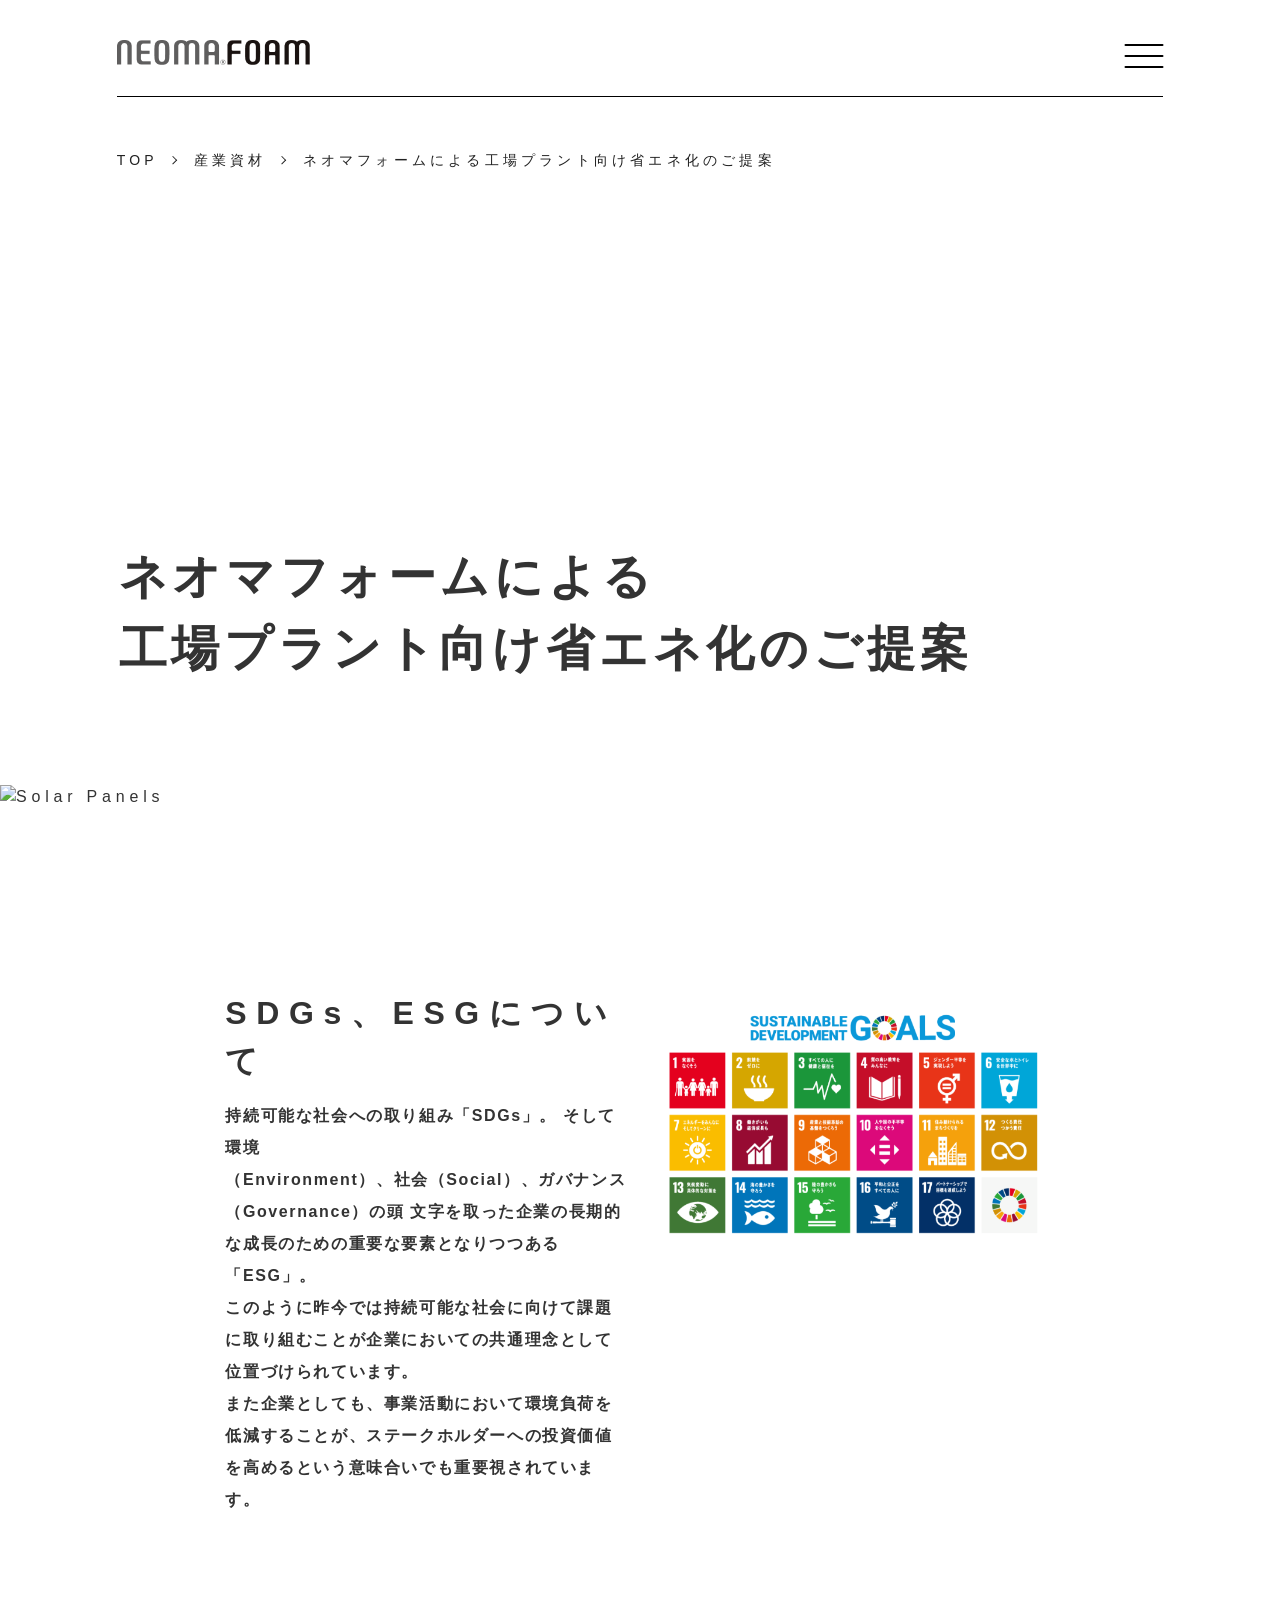
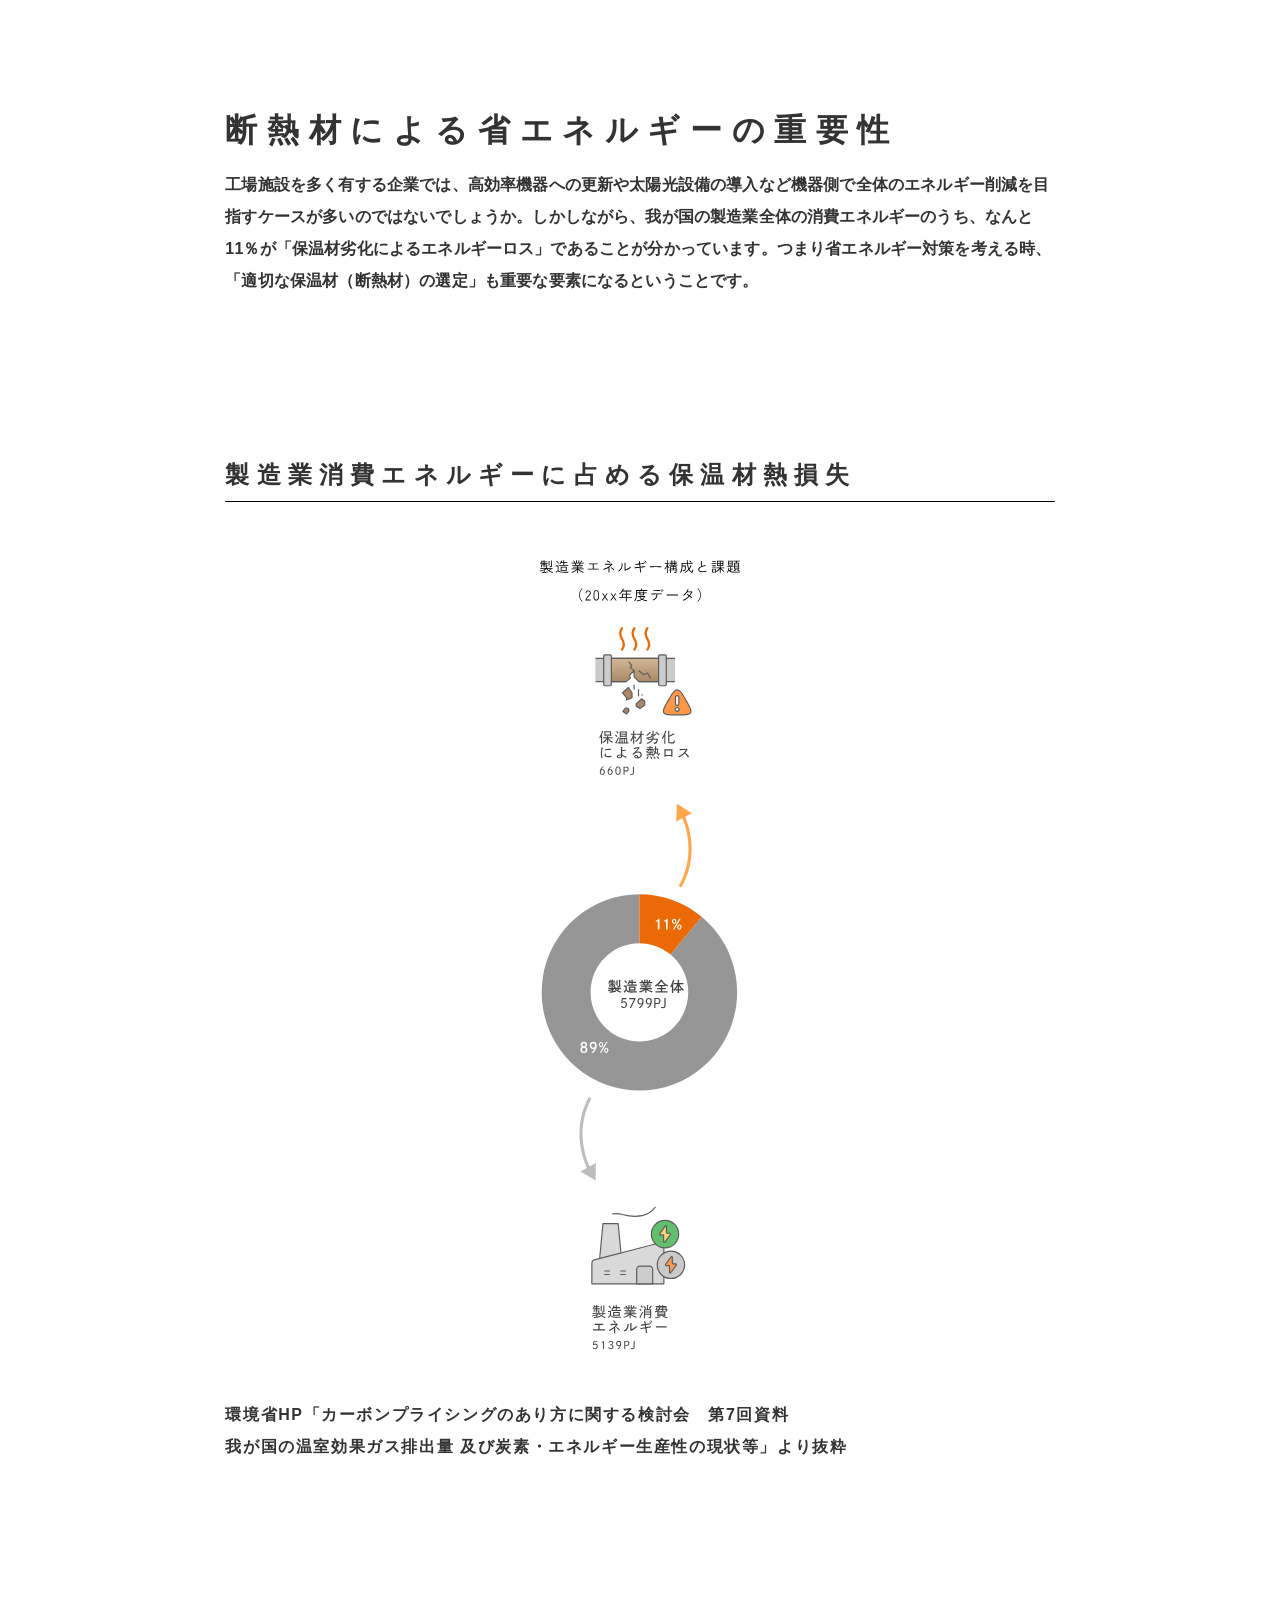
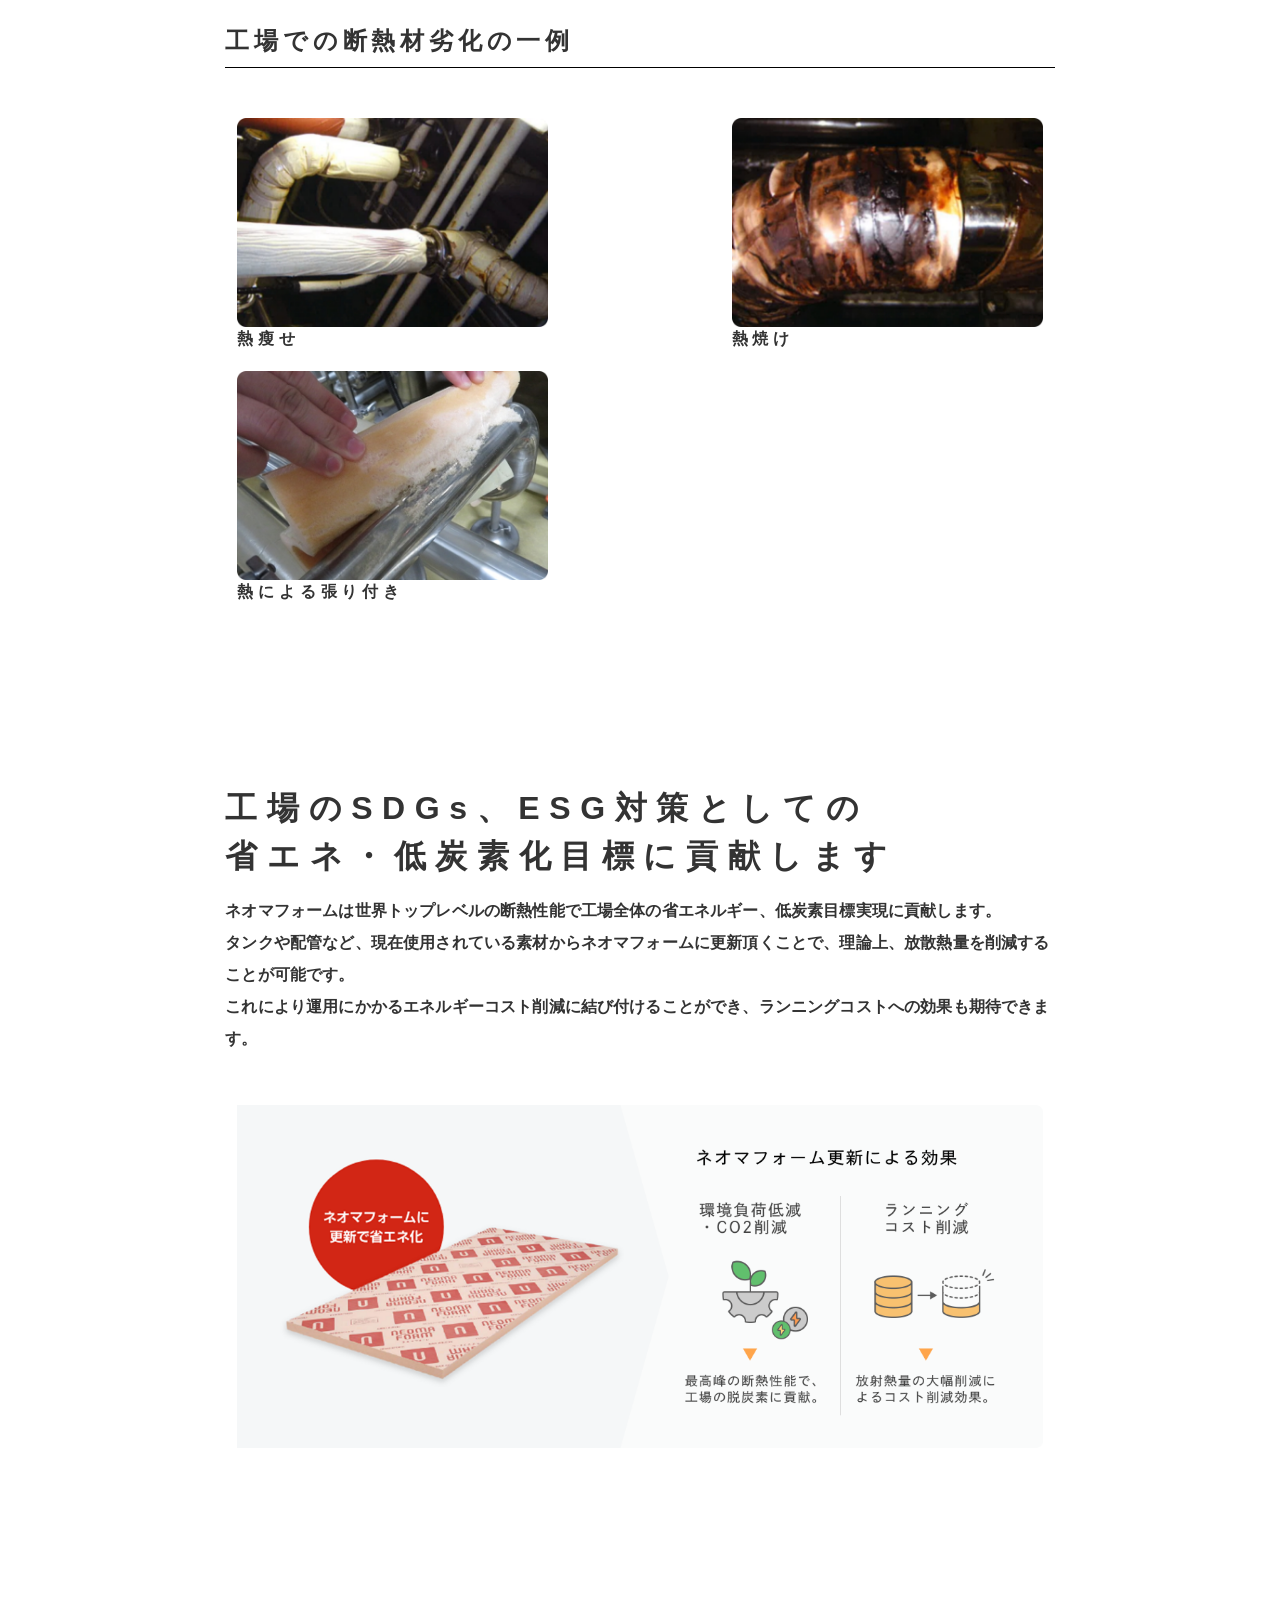
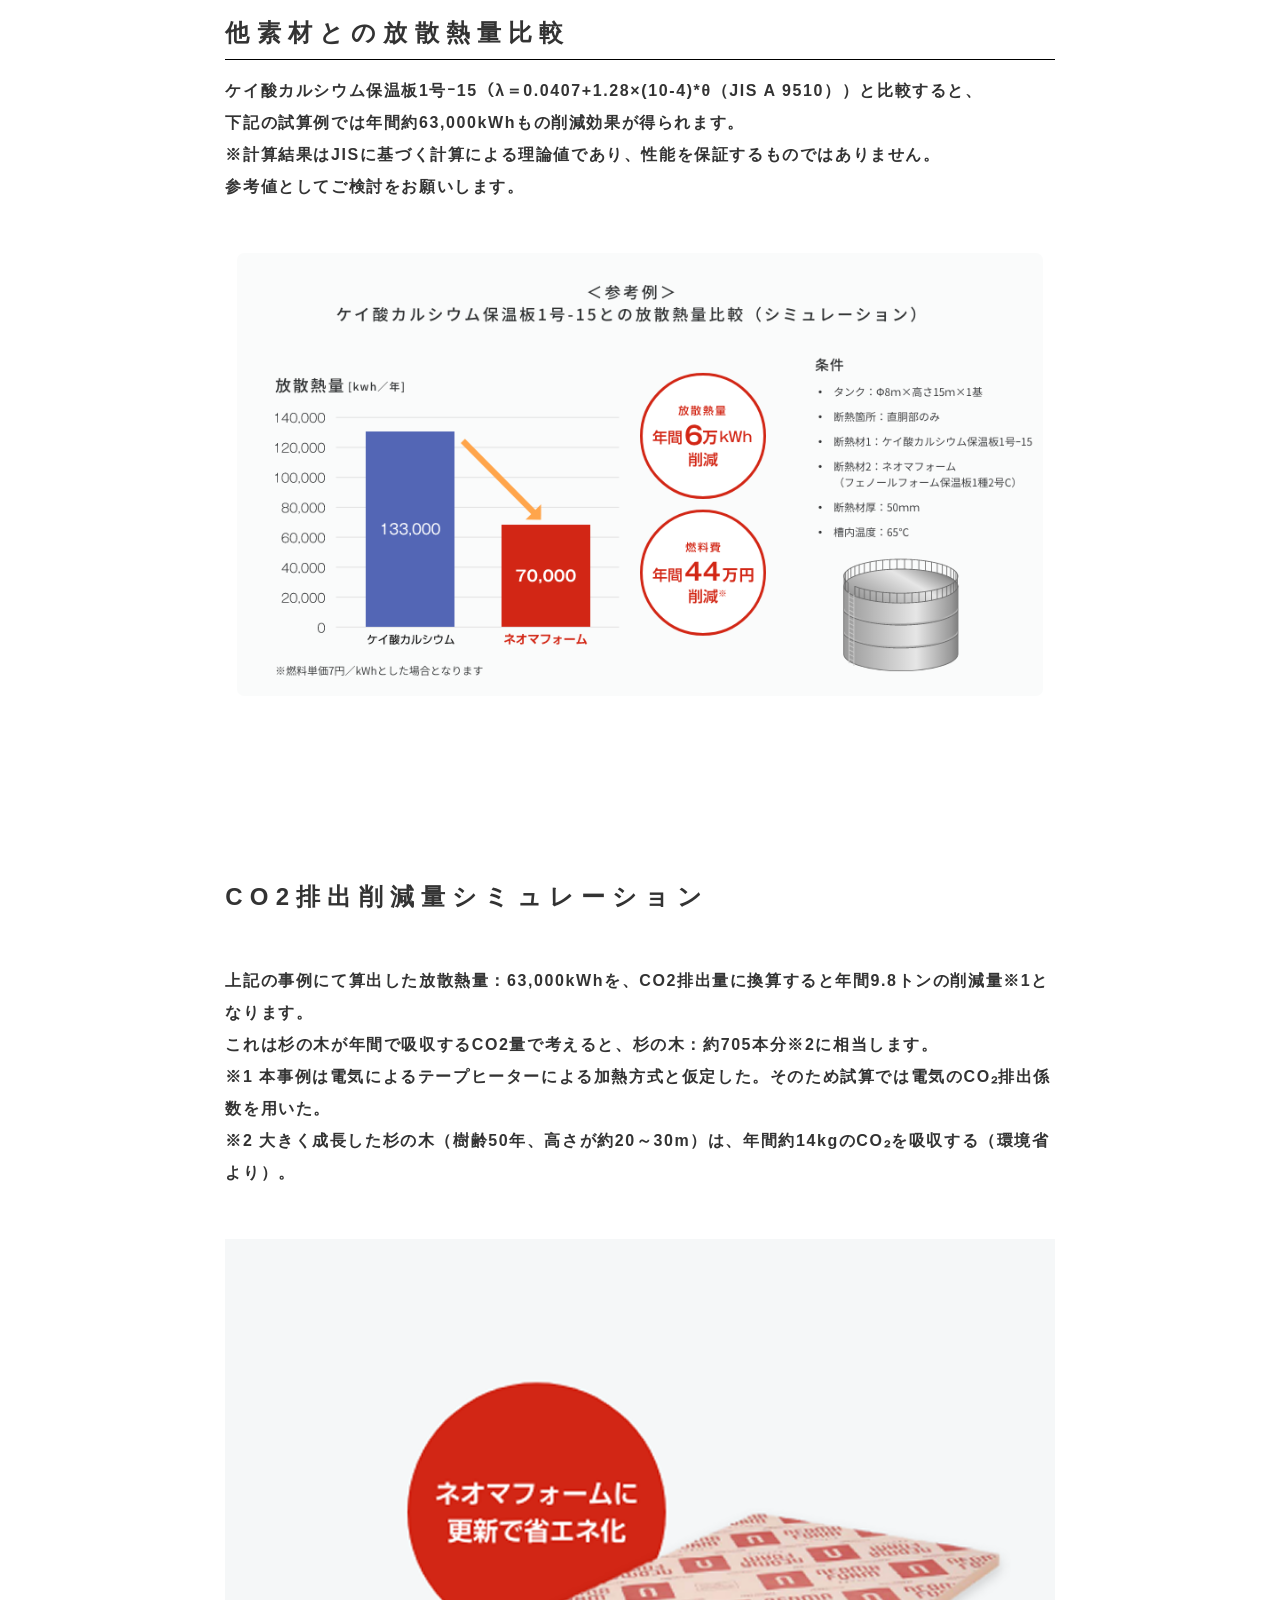
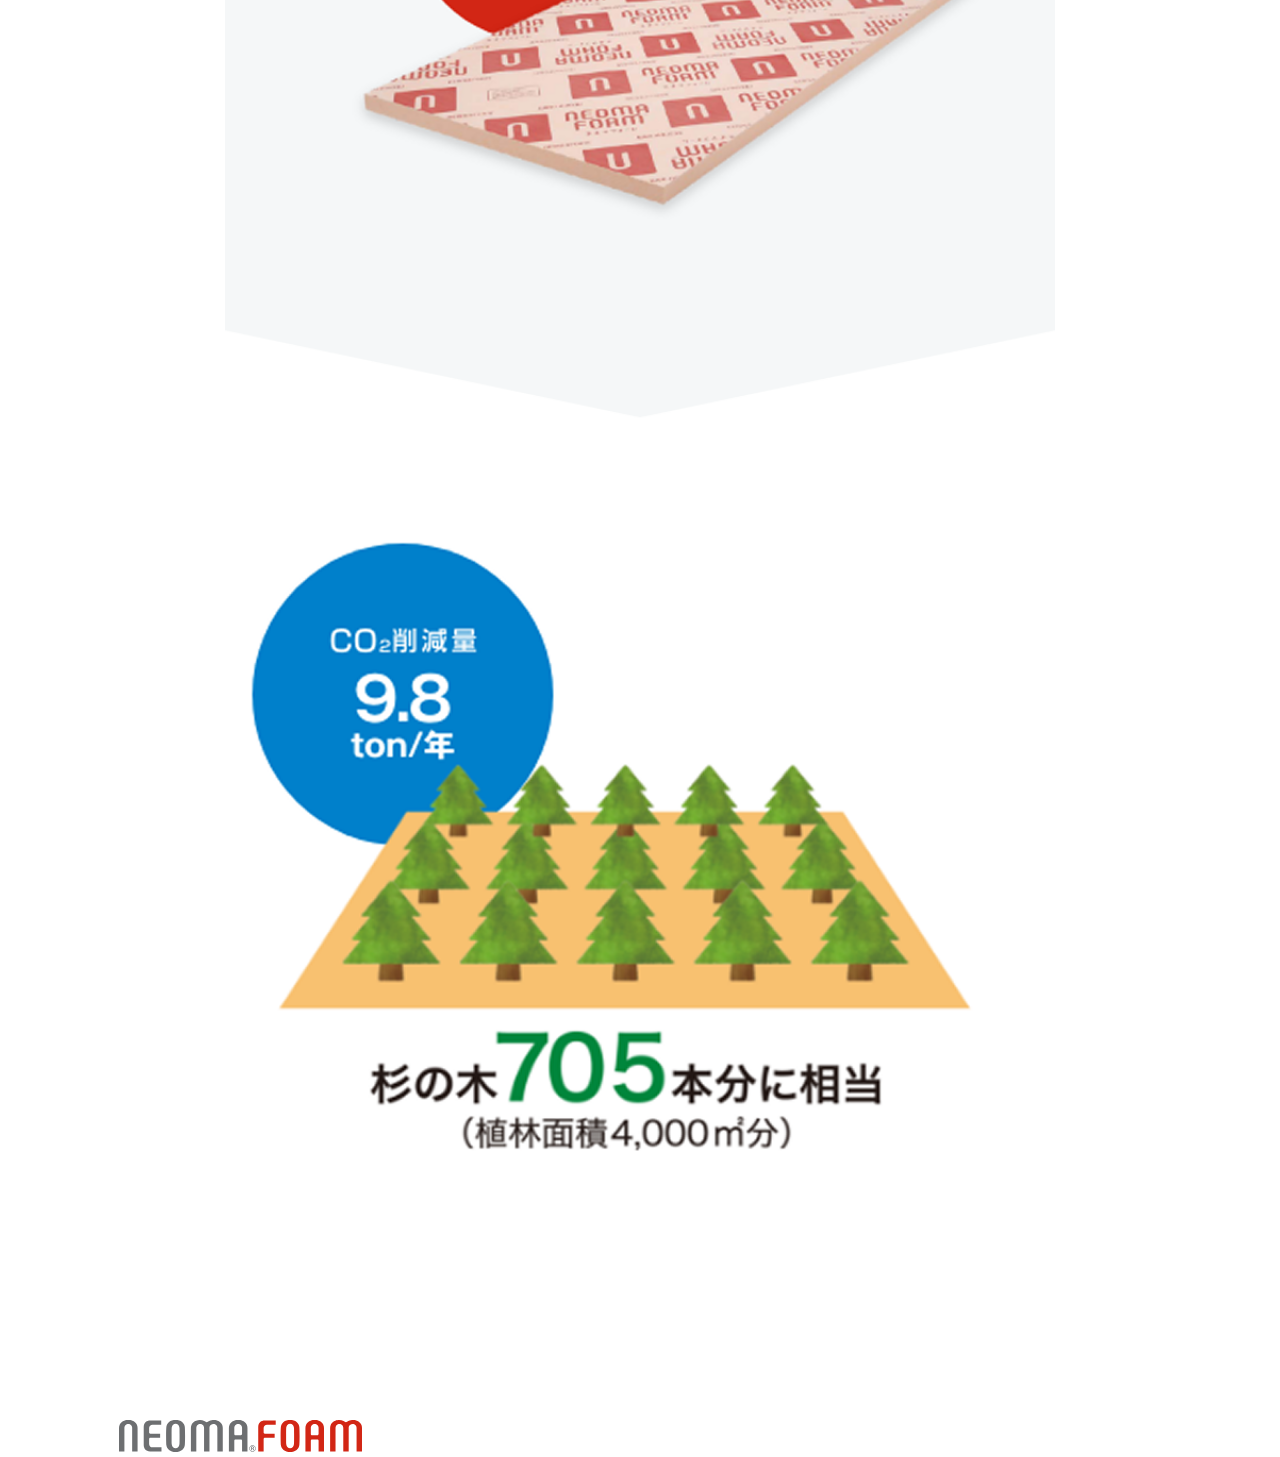
==== commit d95f633c: "adjustments on electric and index" ====
--- a/akk_renew/akk/insulation/industry/SDGs/index.html
+++ b/akk_renew/akk/insulation/industry/SDGs/index.html
@@ -394,7 +394,7 @@
           <div class="row justify-content-center align-content-center  w-100 mx-0">
             <div class="col-12 col-lg-8">
               <div class="opb-4 opb-lg-7">
-                <h2 class="ofs-13 ofw-black omb-7">
+                <h2 class="ofw-black ofs-13 ols-300 lh-1f omb-7">
                   CO2排出削減量シミュレーション
                 </h2>
                 <p class="ofw-demibold ols-xl-100 lh-2">
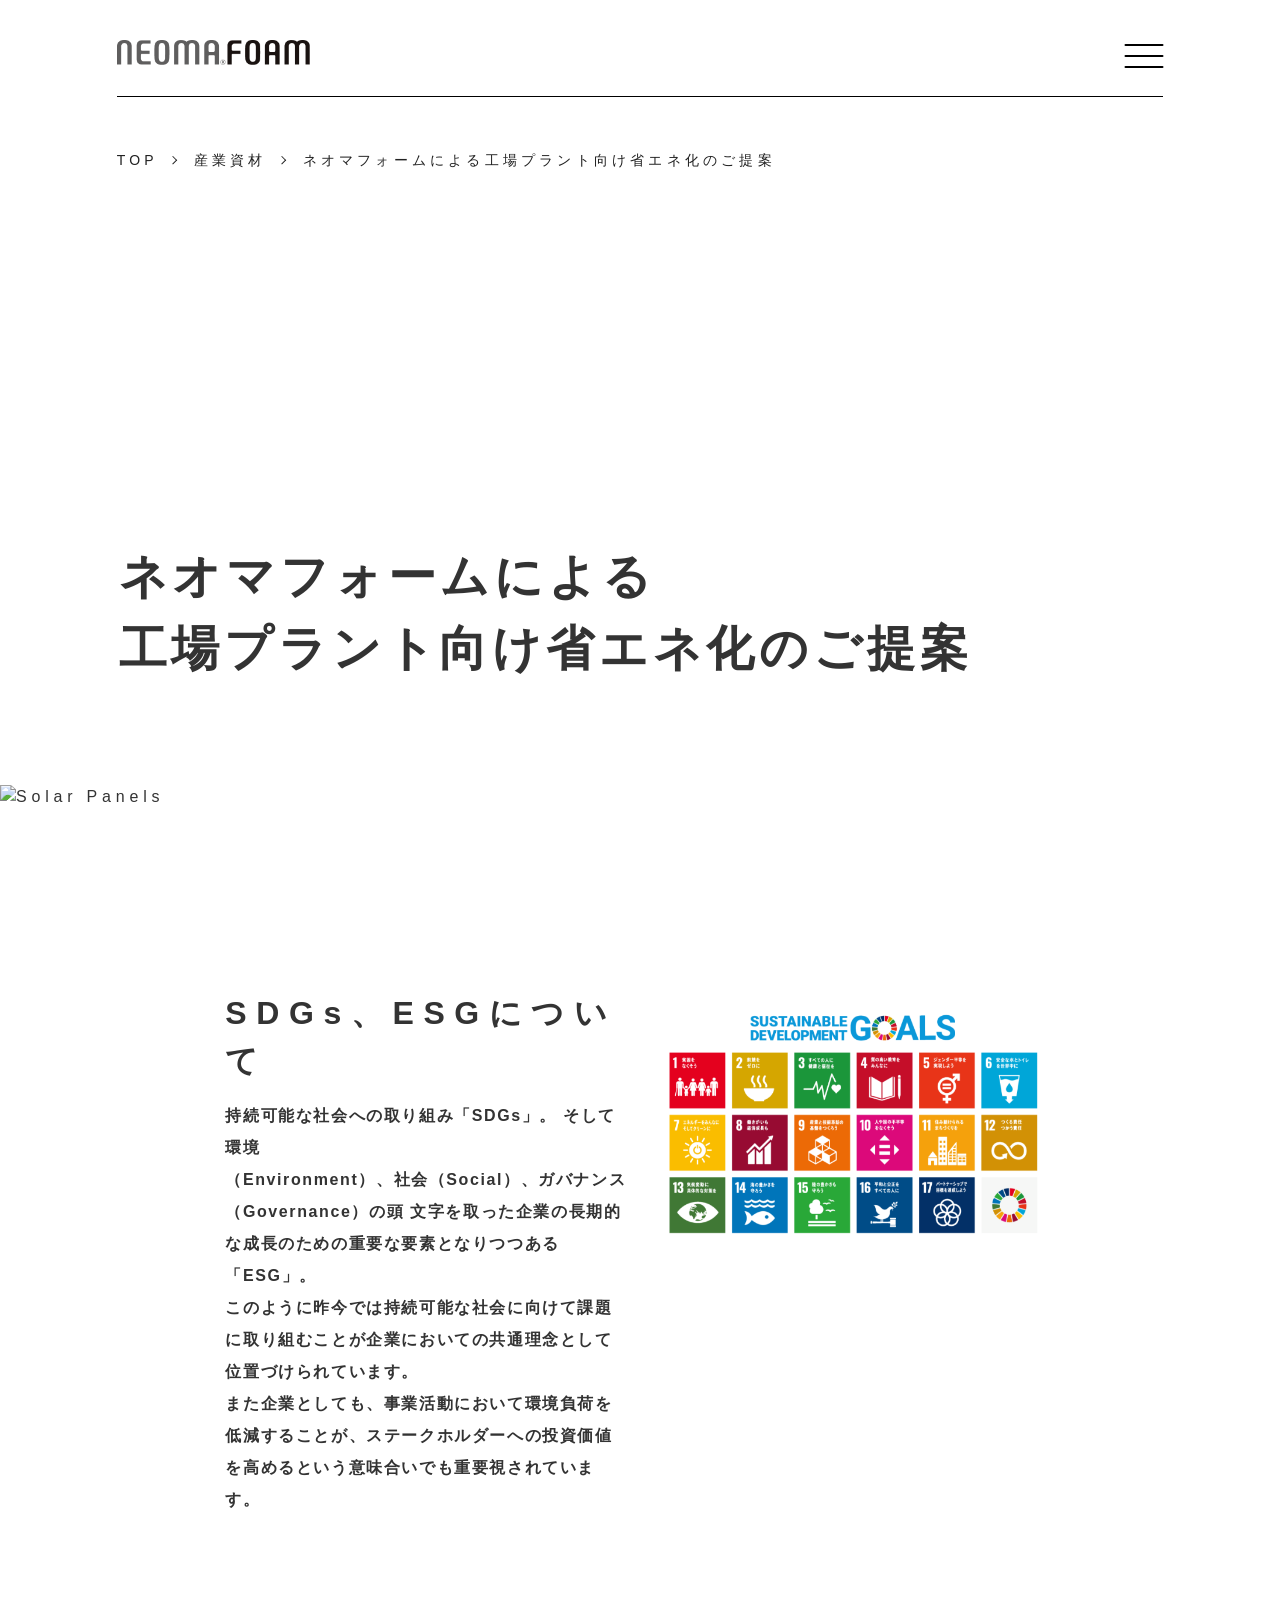
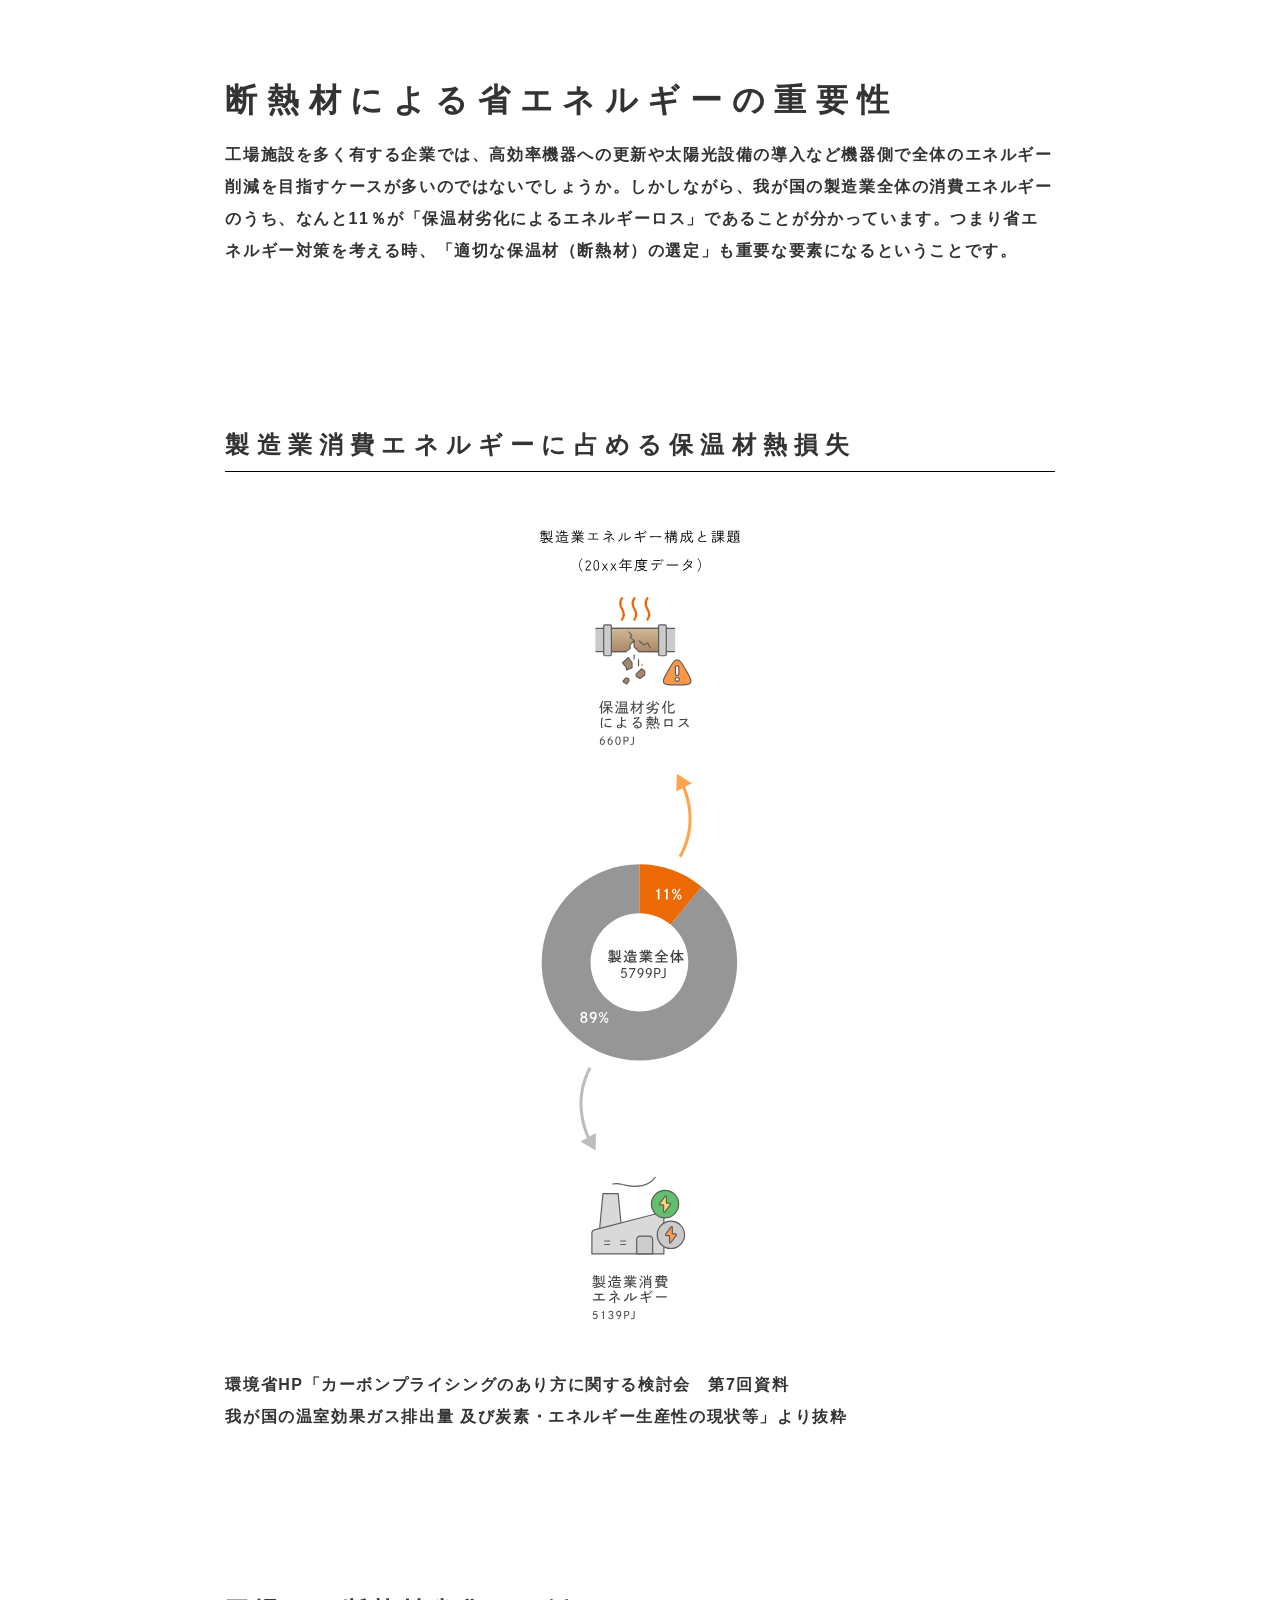
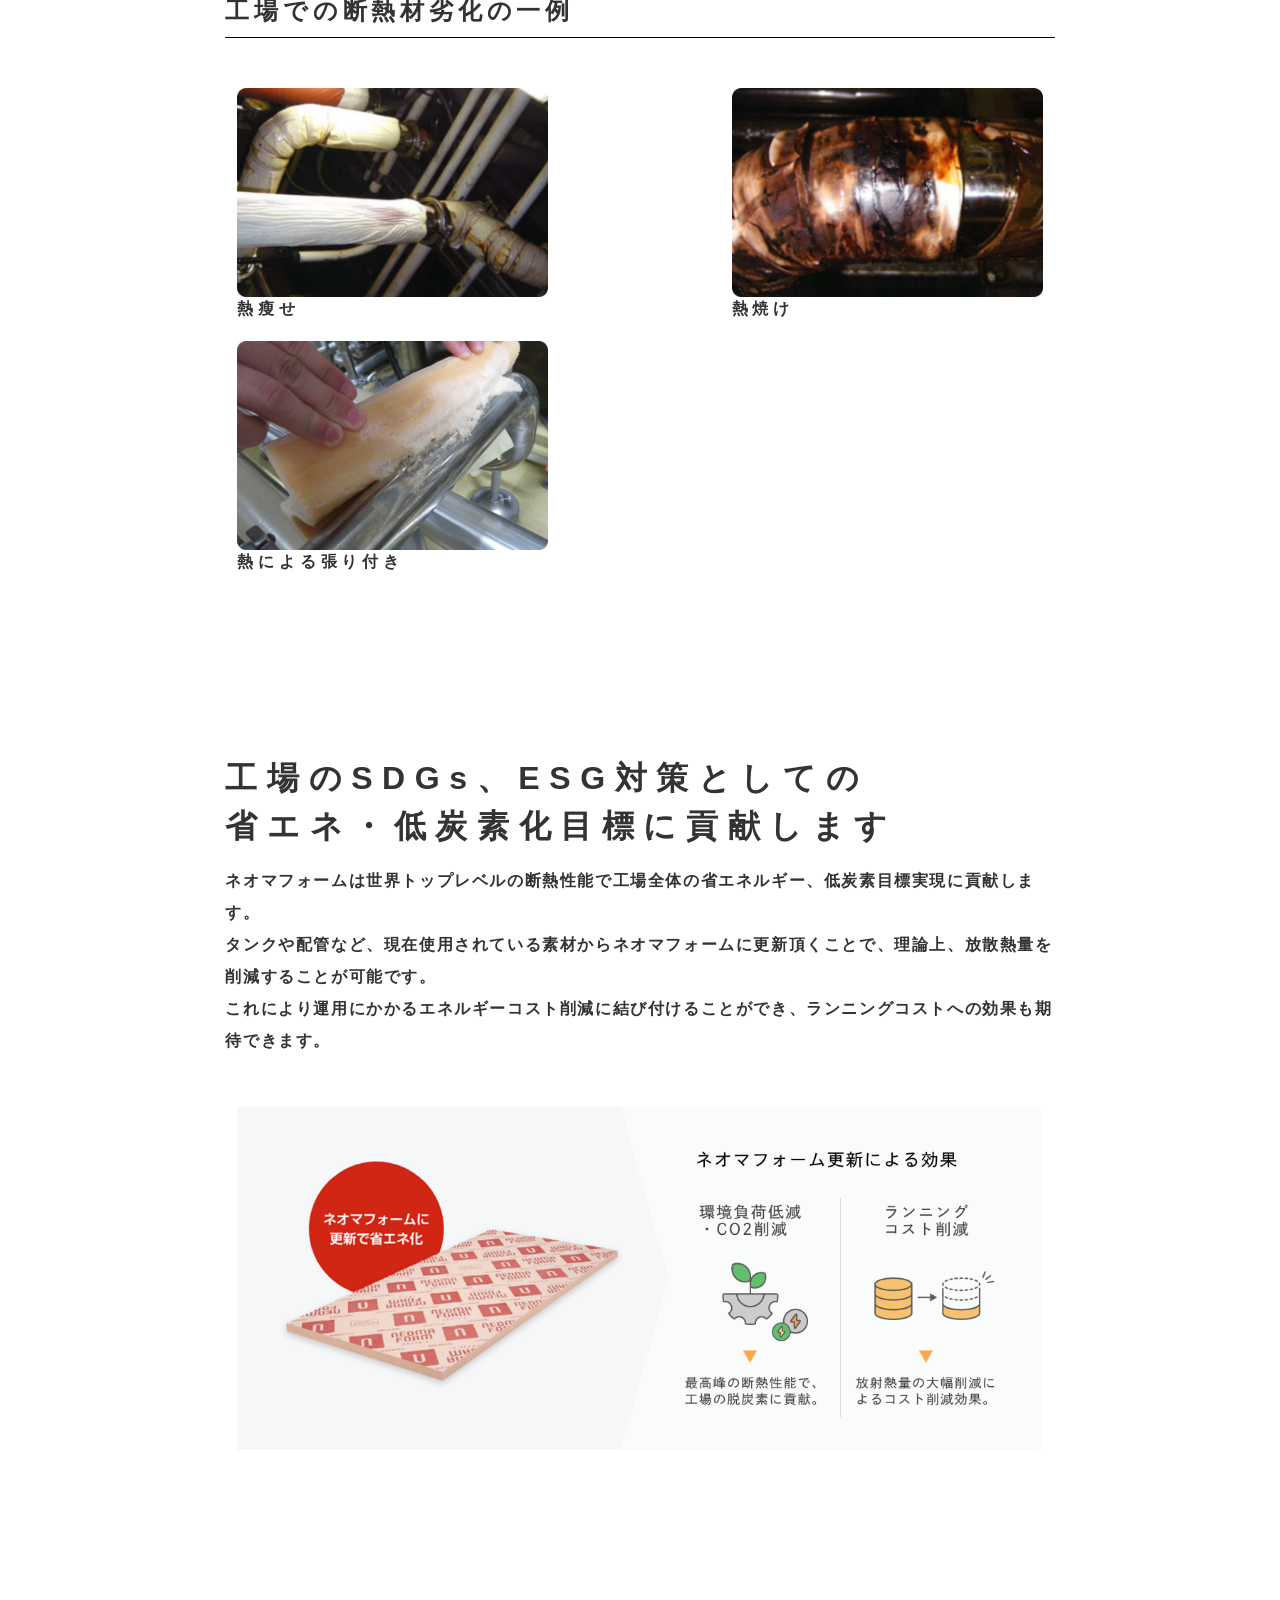
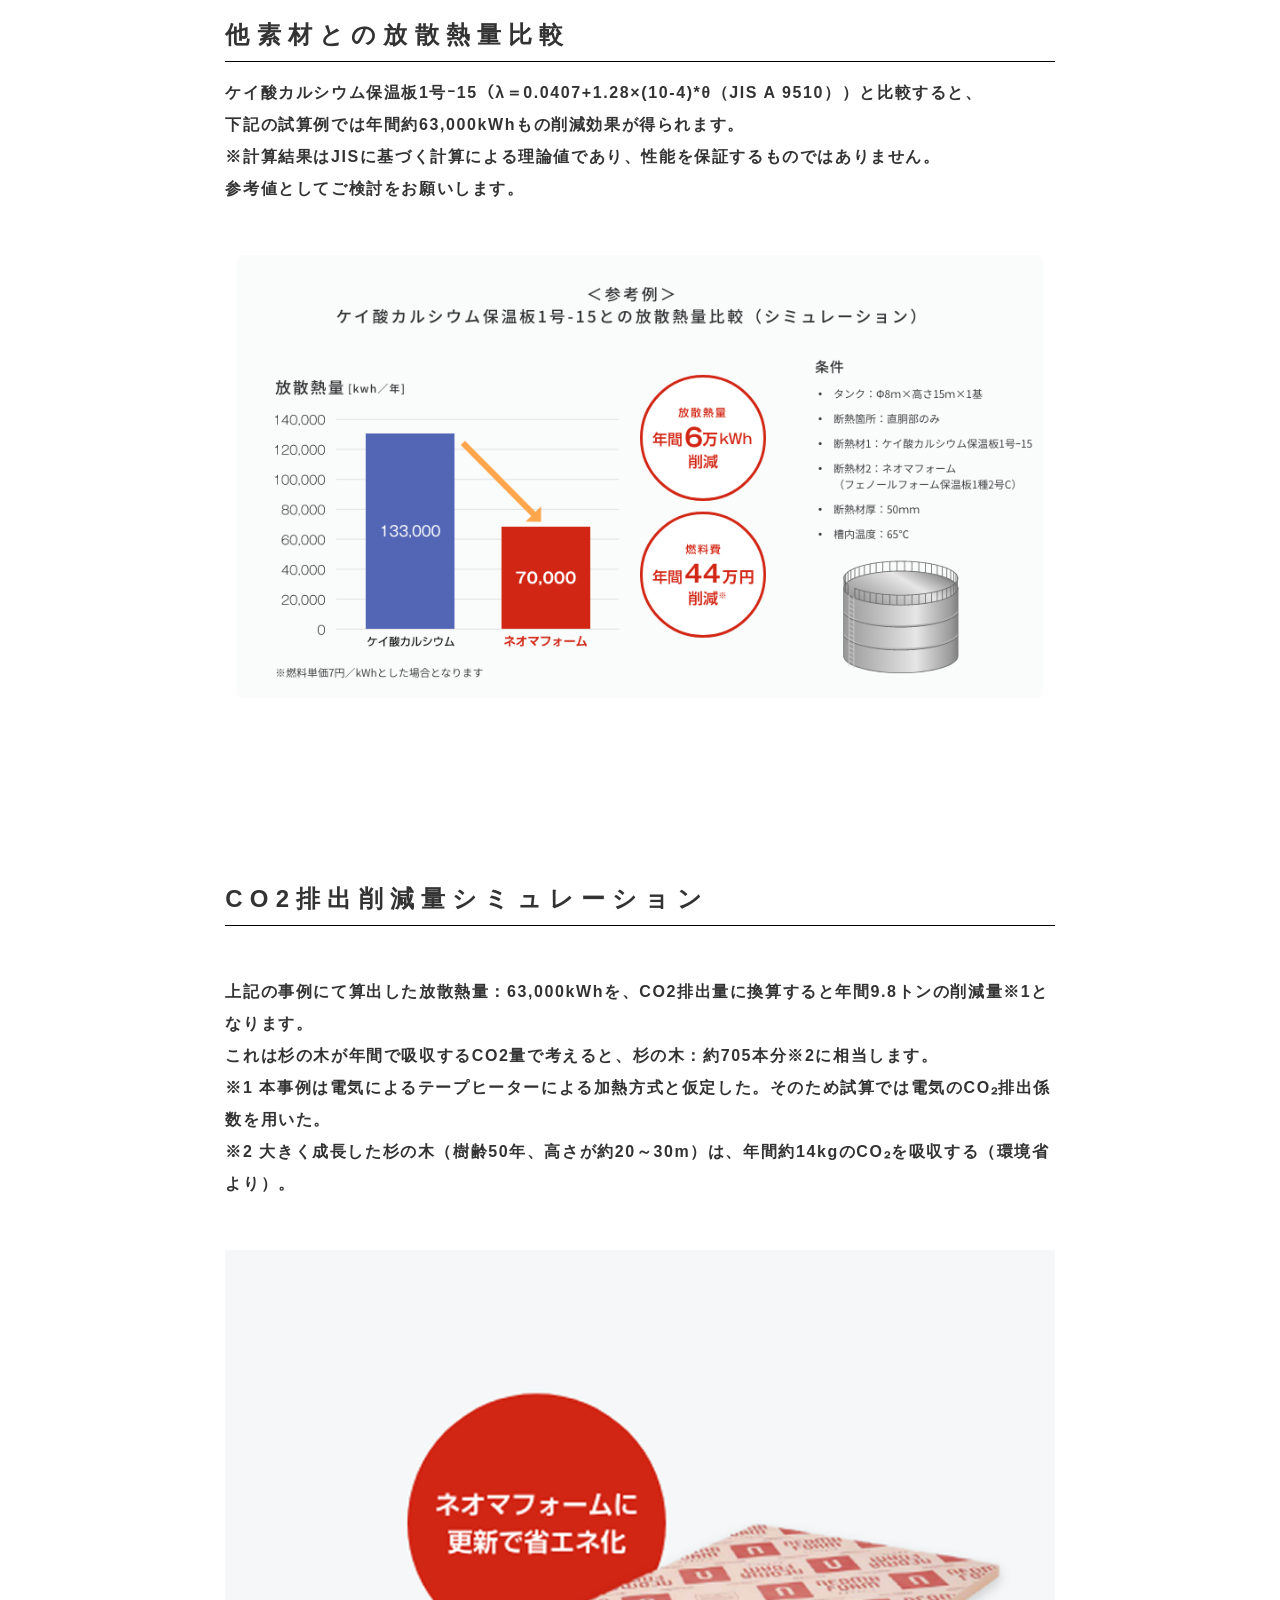
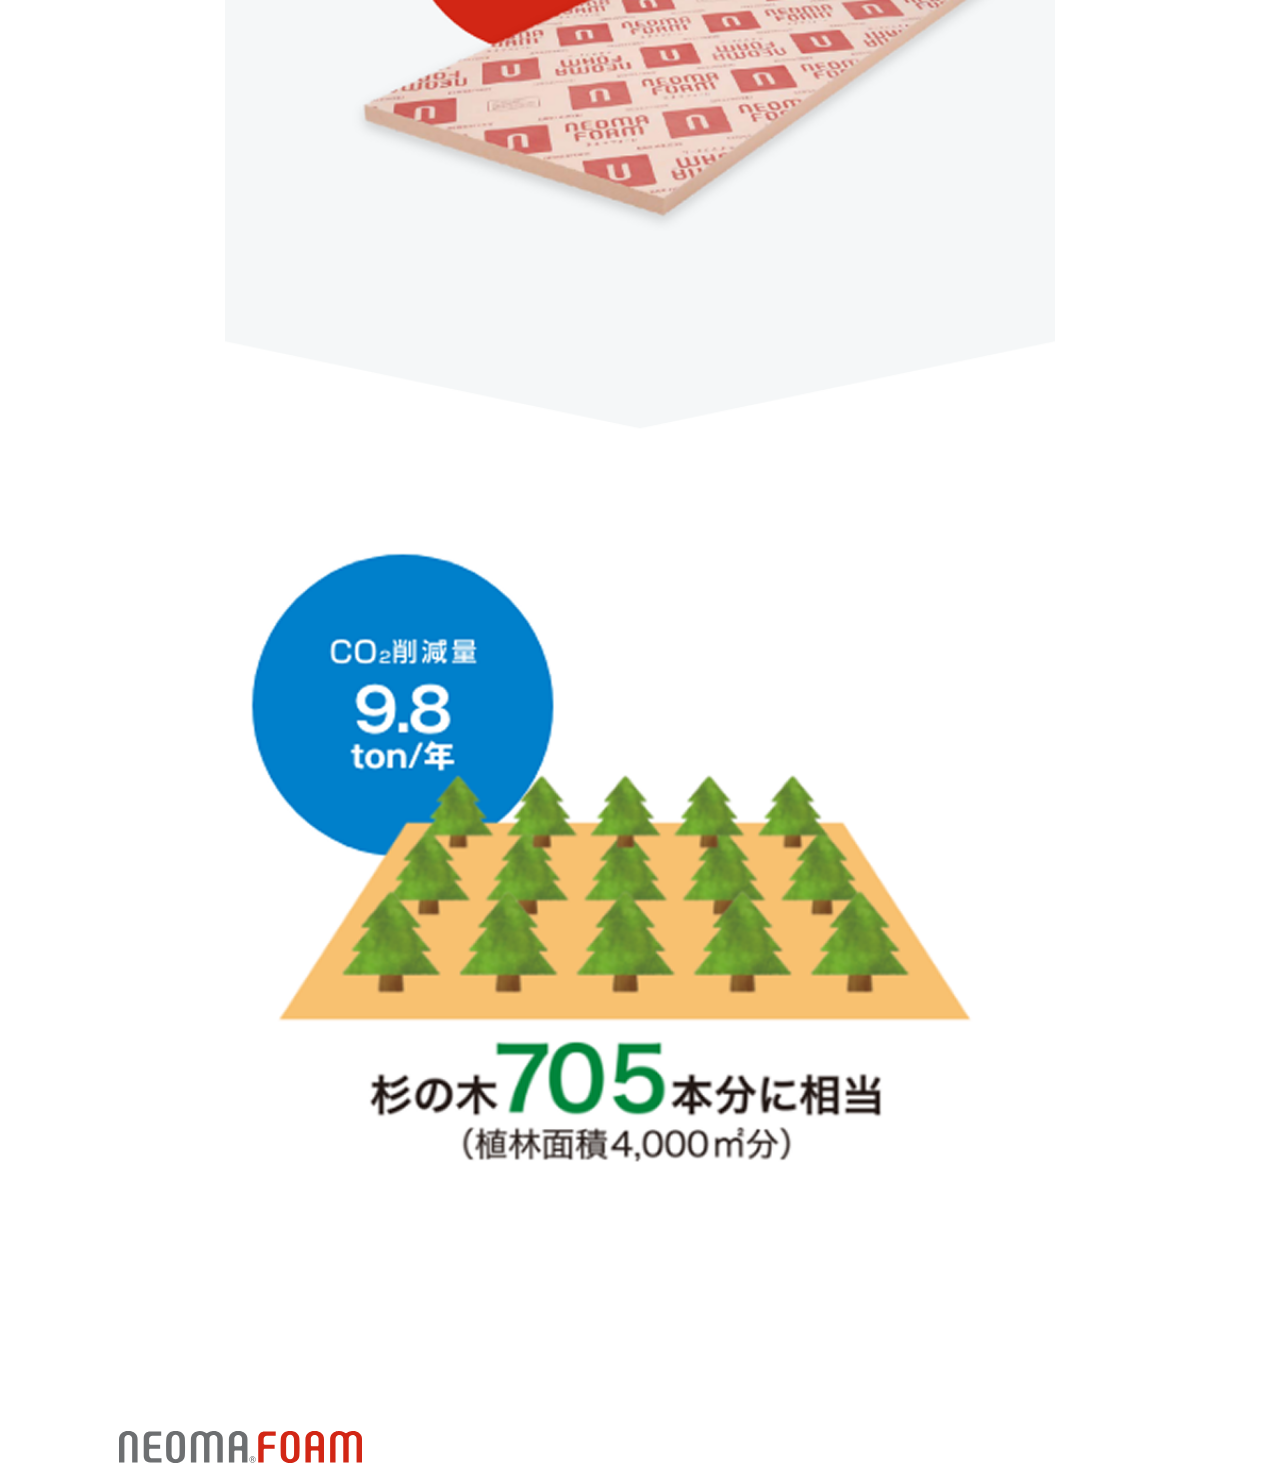
==== commit 4924cd5c: "alignments on both page 90 and 96" ====
--- a/akk_renew/akk/insulation/industry/SDGs/index.html
+++ b/akk_renew/akk/insulation/industry/SDGs/index.html
@@ -241,7 +241,8 @@
             <div class="col-12 px-0">
               <div class="row justify-content-center opb-9 opb-lg-12 mx-0">
                 <div class="col-12 col-lg-10">
-                  <h1 class="main-title ofw-demibold ofs-21 ofs-lg-37 lh-1f">ネオマフォームによる <br> 工場プラント向け省エネ化のご提案</h1>
+                  <h1 class="main-title ofw-demibold ofs-21 ofs-lg-37 lh-1f">ネオマフォームによる <br class="d-none d-lg-block">
+                    工場プラント向け省エネ化のご提案</h1>
                   </h1>
                 </div>
               </div>
@@ -253,16 +254,16 @@
             </div>
           </div>
 
-          <div class="row justify-content-center align-content-center w-100 mx-0 opb-8 opt-11 opt-lg-20 opb-lg-18">
+          <div class="row justify-content-center align-content-center w-100 mx-0 opt-11 opt-lg-20 opb-8 opb-lg-18">
             <div class="col-12 col-lg-8">
-              <div class="row opb-12 opb-lg-21">
+              <div class="row opb-12 opb-lg-18 ">
                 <div class="col-12 col-lg-6">
                   <h2 class="ofw-black ofs-21 lh-1f ols-300 opb-2">
                     SDGs、ESGについて
                   </h2>
                   <p class="ofw-demibold ols-100 lh-2">
-                    持続可能な社会への取り組み「SDGs」。 そして環境 <br>
-                    （Environment）、社会（Social）、ガバナンス（Governance）の頭 文字を取った企業の長期的な成長のための重要な要素となりつつある「ESG」。 <br>
+                    持続可能な社会への取り組み「SDGs」。 そして環境 <br class="d-none d-lg-block">
+                    （Environment）、社会（Social）、ガバナンス（Governance）の頭 文字を取った企業の長期的な成長のための重要な要素となりつつある「ESG」。<br>
                     このように昨今では持続可能な社会に向けて課題に取り組むことが企業においての共通理念として位置づけられています。<br>
                     また企業としても、事業活動において環境負荷を低減することが、ステークホルダーへの投資価値を高めるという意味合いでも重要視されています。
                   </p>
@@ -276,7 +277,7 @@
               </div>
               <div>
                 <h2 class="ofw-black ofs-21 lh-1f ols-300 opb-2">断熱材による省エネルギーの重要性</h2>
-                <p class="ofw-demibold lh-2 ols-10 ">
+                <p class="ofw-demibold lh-2 ols-100 ">
                   工場施設を多く有する企業では、高効率機器への更新や太陽光設備の導入など機器側で全体のエネルギー削減を目指すケースが多いのではないでしょうか。しかしながら、我が国の製造業全体の消費エネルギーのうち、なんと11％が「保温材劣化によるエネルギーロス」であることが分かっています。つまり省エネルギー対策を考える時、「適切な保温材（断熱材）の選定」も重要な要素になるということです。
                 </p>
               </div>
@@ -346,7 +347,7 @@
                   工場のSDGs、ESG対策としての <br>
                   省エネ・低炭素化目標に貢献します
                 </h2>
-                <p class="ofw-demibold ols-10 lh-2">
+                <p class="ofw-demibold ols-100 lh-2">
                   ネオマフォームは世界トップレベルの断熱性能で工場全体の省エネルギー、低炭素目標実現に貢献します。 <br>
                   タンクや配管など、現在使用されている素材からネオマフォームに更新頂くことで、理論上、放散熱量を削減することが可能です。<br>
                   これにより運用にかかるエネルギーコスト削減に結び付けることができ、ランニングコストへの効果も期待できます。
@@ -394,7 +395,7 @@
           <div class="row justify-content-center align-content-center  w-100 mx-0">
             <div class="col-12 col-lg-8">
               <div class="opb-4 opb-lg-7">
-                <h2 class="ofw-black ofs-13 ols-300 lh-1f omb-7">
+                <h2 class="ofw-black ofs-13 ols-300 lh-1f omb-7 bottom-border">
                   CO2排出削減量シミュレーション
                 </h2>
                 <p class="ofw-demibold ols-xl-100 lh-2">
--- a/akk_renew/akk/insulation/assets/css/style_opec.css
+++ b/akk_renew/akk/insulation/assets/css/style_opec.css
@@ -171,7 +171,7 @@
 
         .mobile-hide-scrollbar table {
             width: auto !important;
-            min-width: 600px; 
+            min-width: 800px; 
         }
         
         .mobile-hide-scrollbar table td, 
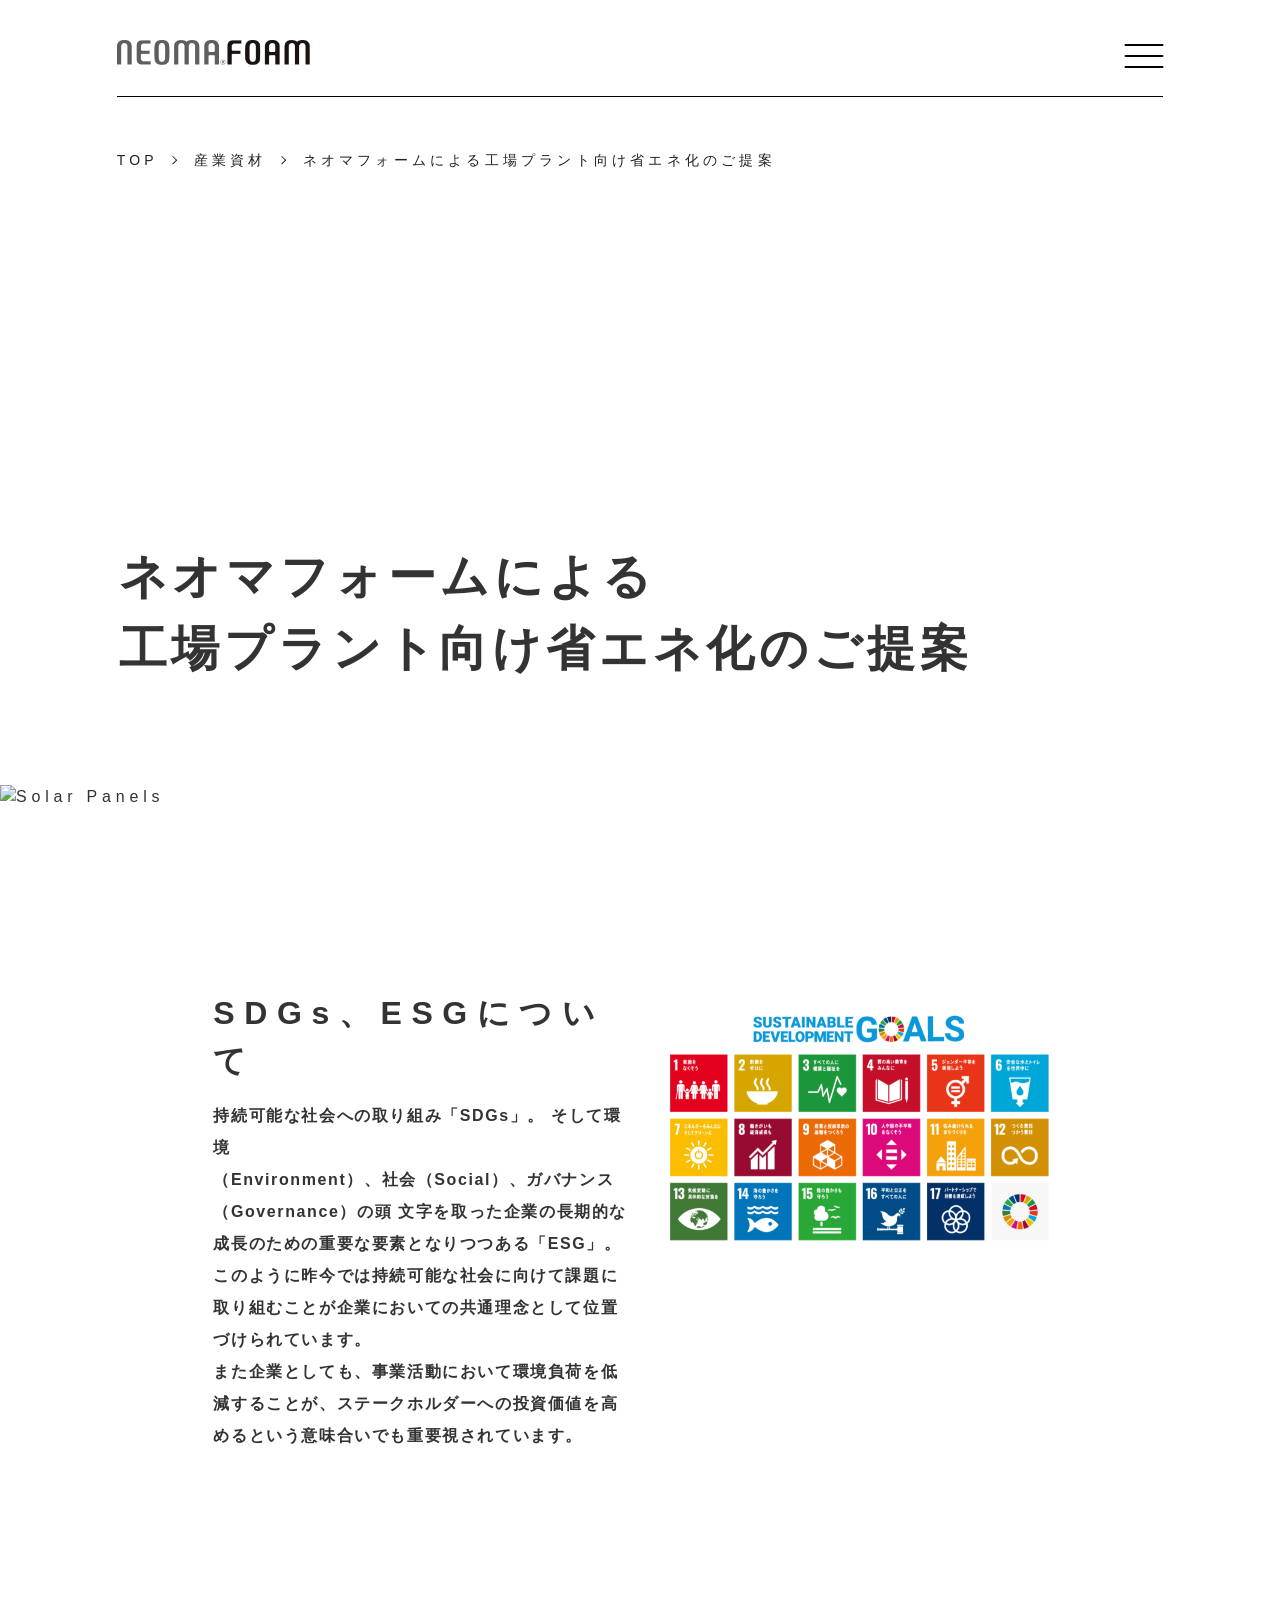
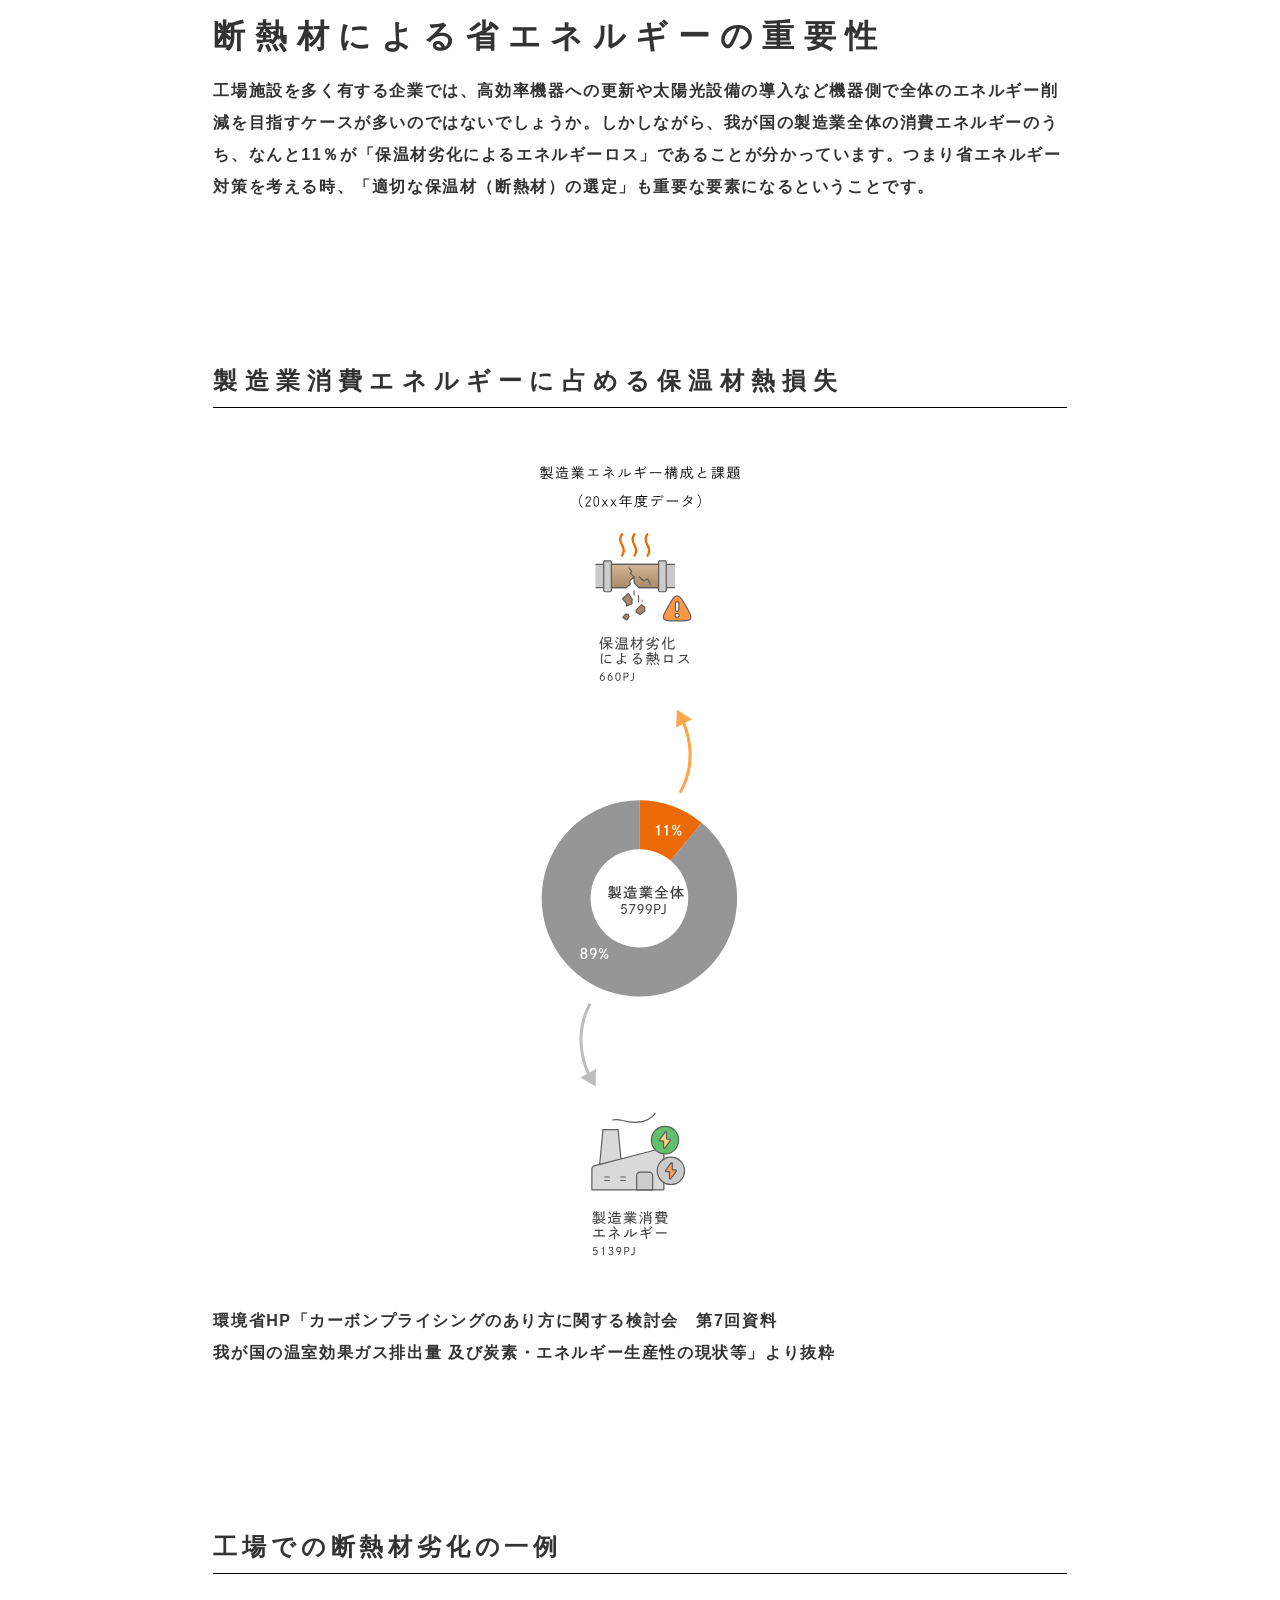
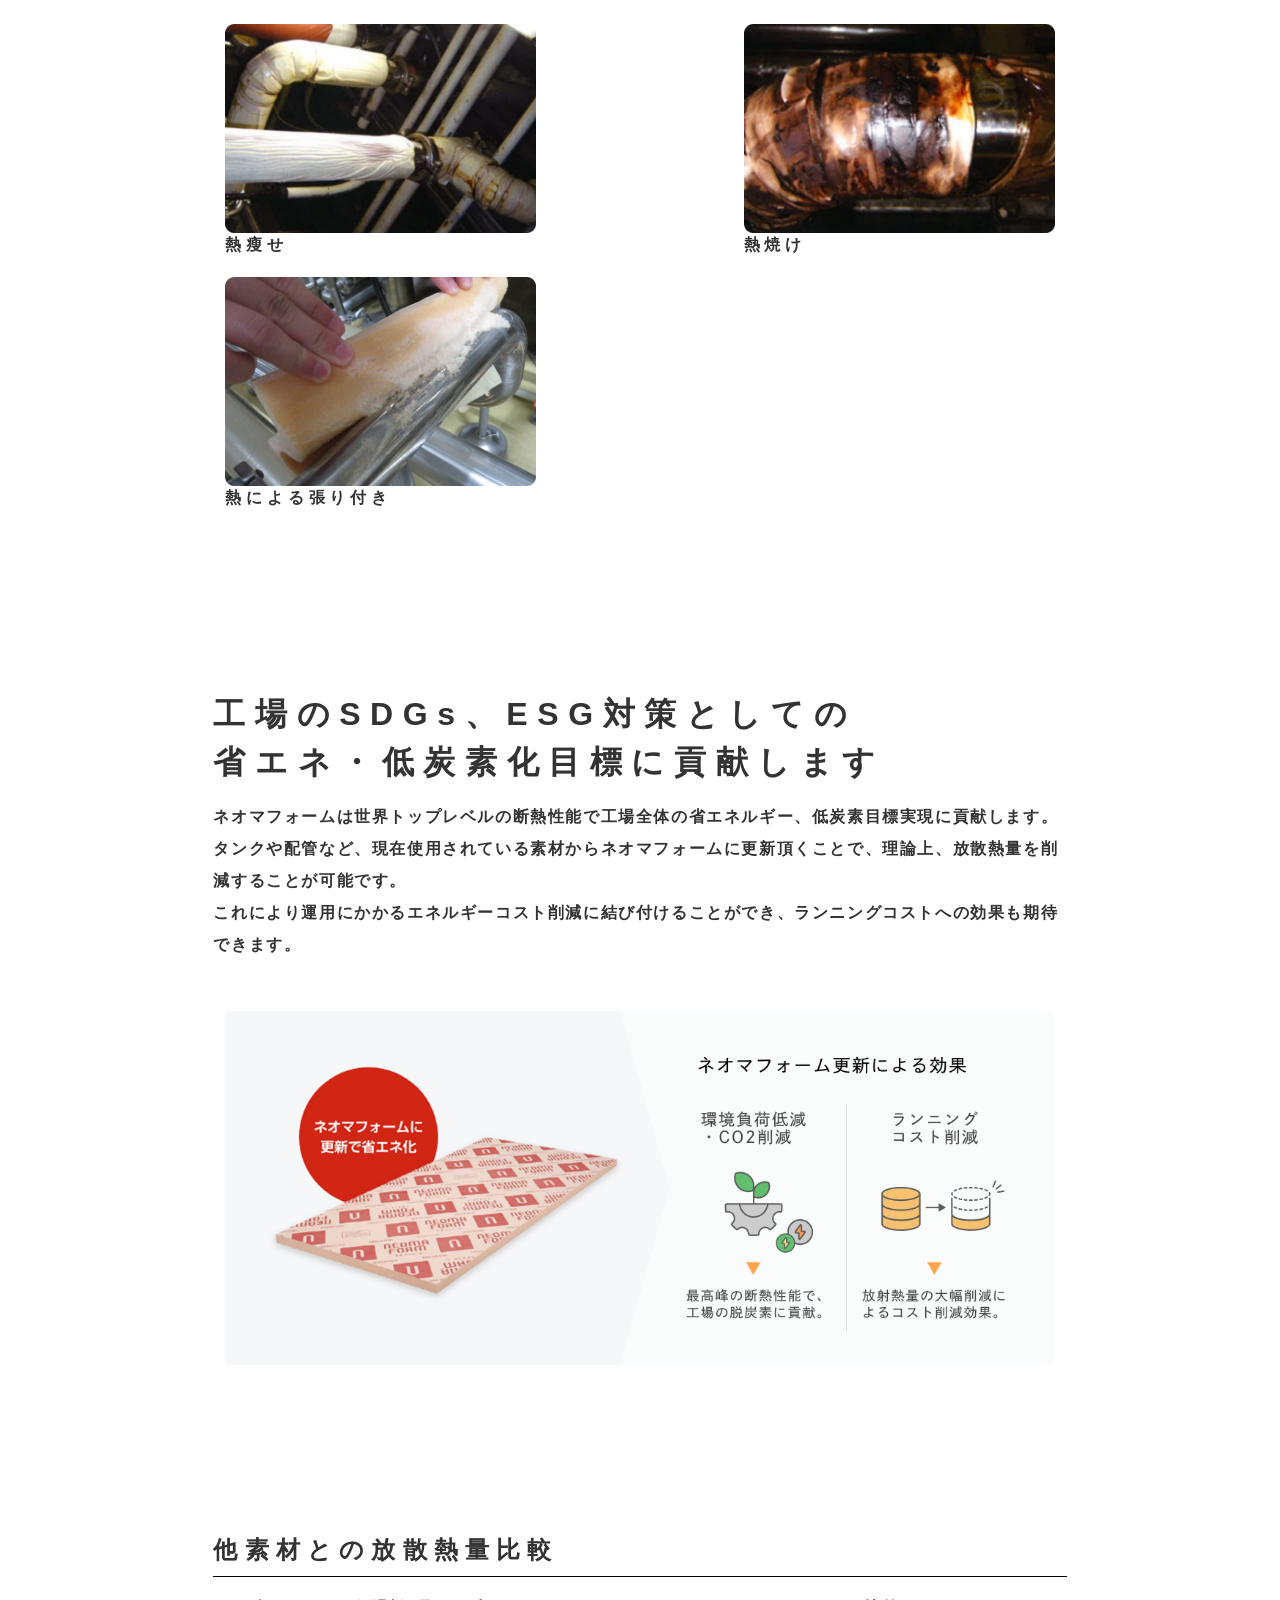
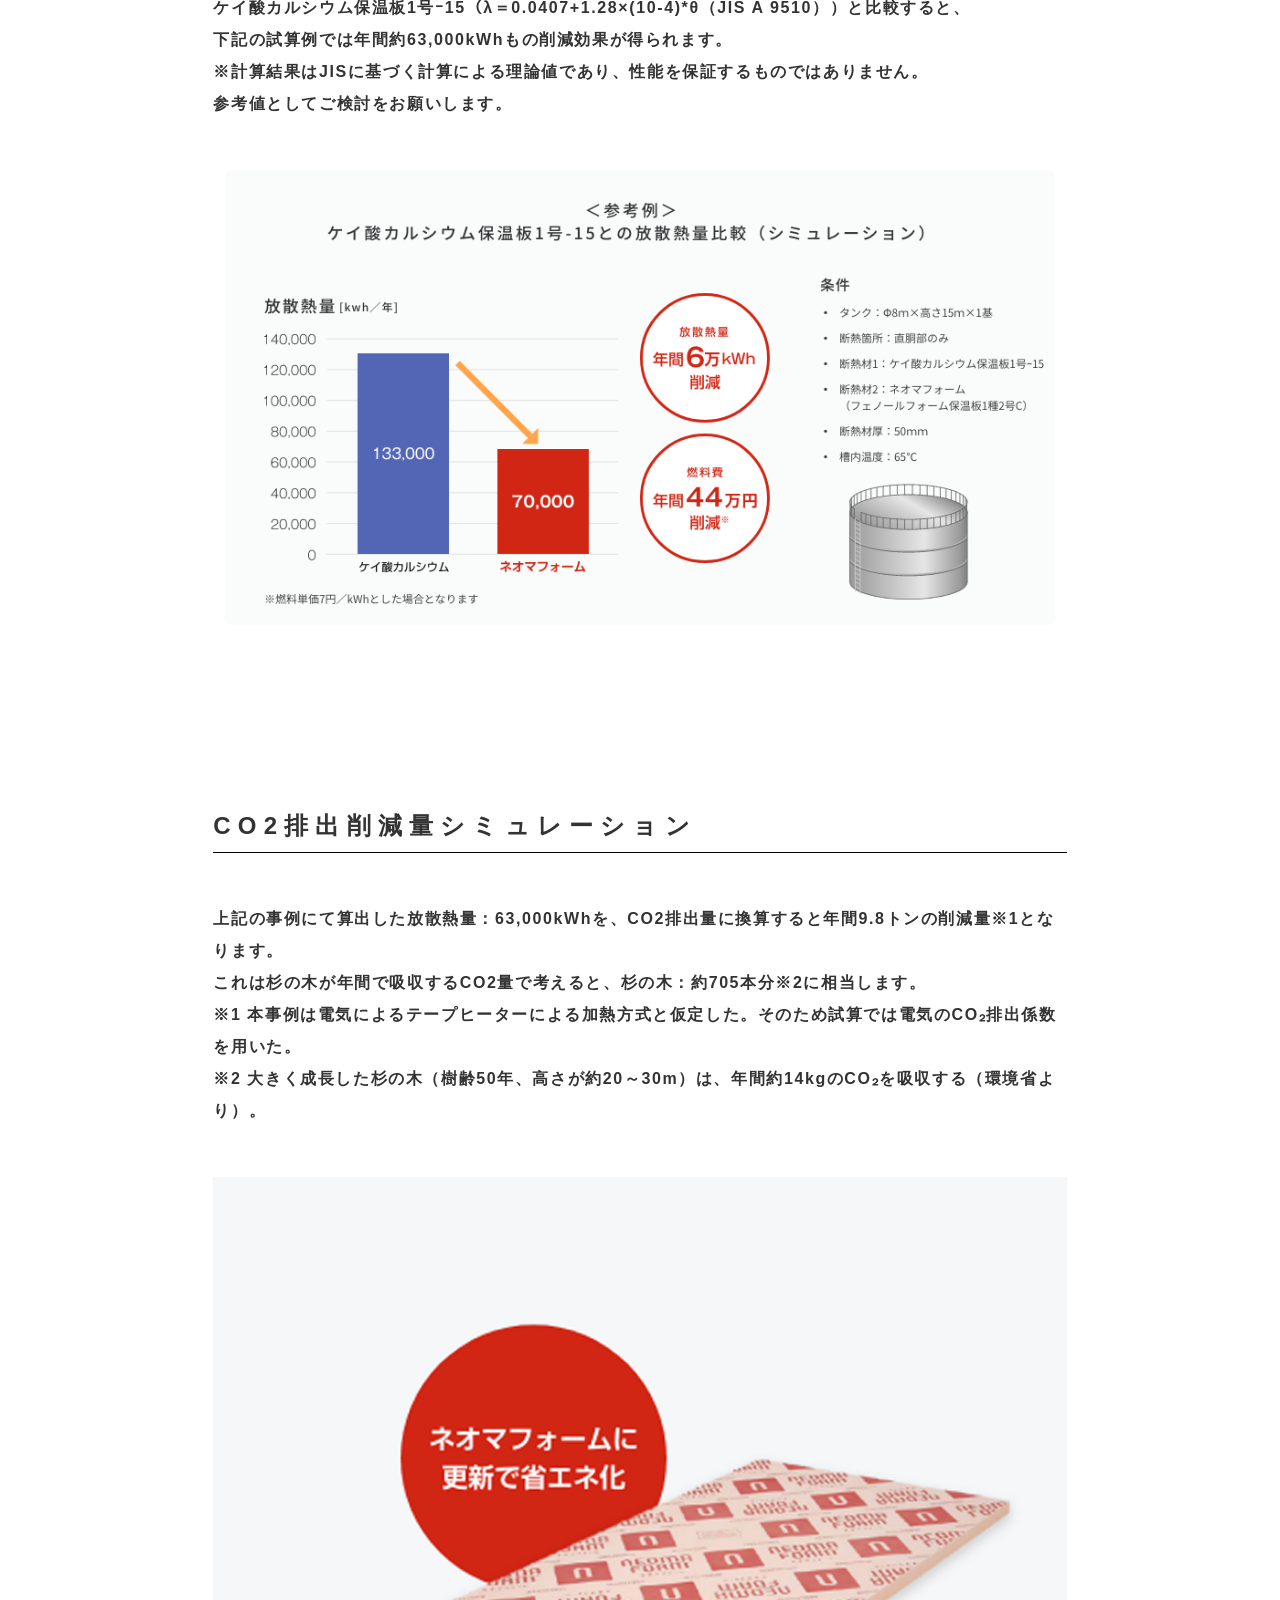
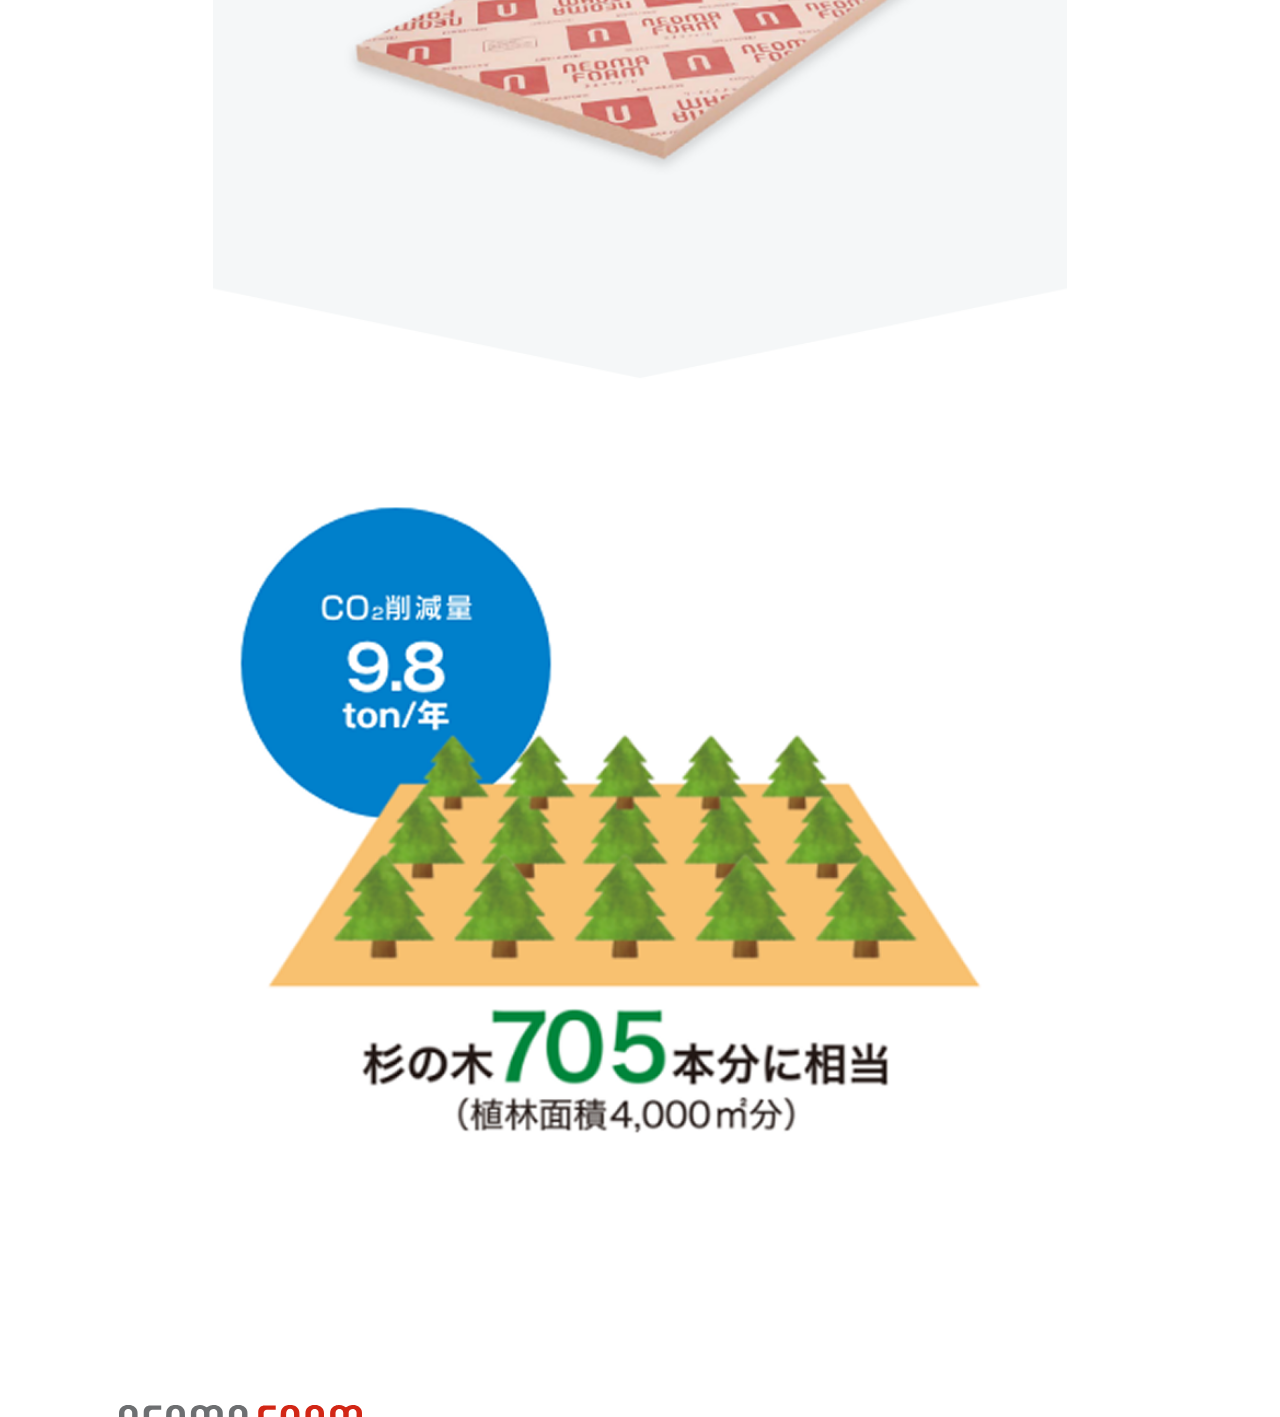
==== commit 203b0e12: "moved px-0 and px-3 on col" ====
--- a/akk_renew/akk/insulation/industry/SDGs/index.html
+++ b/akk_renew/akk/insulation/industry/SDGs/index.html
@@ -254,8 +254,8 @@
             </div>
           </div>
 
-          <div class="row justify-content-center align-content-center w-100 mx-0 opt-11 opt-lg-20 opb-8 opb-lg-18">
-            <div class="col-12 col-lg-8">
+          <div class="row justify-content-center align-content-center w-100 mx-0">
+            <div class="col-12 col-lg-8 opt-11 opt-lg-20 opb-8 opb-lg-18 px-3 px-lg-0">
               <div class="row opb-12 opb-lg-18 ">
                 <div class="col-12 col-lg-6">
                   <h2 class="ofw-black ofs-21 lh-1f ols-300 opb-2">
@@ -283,8 +283,8 @@
               </div>
             </div>
           </div>
-          <div class="row justify-content-center align-content-center w-100 mx-0 opb-10 opb-lg-18">
-            <div class="col-12 col-lg-8">
+          <div class="row justify-content-center align-content-center w-100 mx-0">
+            <div class="col-12 col-lg-8 opb-10 opb-lg-18 px-3 px-lg-0">
               <div>
                 <h2 class="ofw-black ofs-13 lh-1f ols-300 omb-7 bottom-border">
                   製造業消費エネルギーに占める保温材熱損失
@@ -309,8 +309,8 @@
             </div>
           </div>
 
-          <div class="row justify-content-center align-content-center w-100 mx-0 opb-10 opb-lg-18">
-            <div class="col-12 col-lg-8">
+          <div class="row justify-content-center align-content-center w-100 mx-0">
+            <div class="col-12 col-lg-8 opb-10 opb-lg-18 px-3 px-lg-0">
               <div>
                 <h2 class="ofw-black ofs-13 lh-1f omb-7 bottom-border">
                   工場での断熱材劣化の一例
@@ -340,8 +340,10 @@
               </div>
             </div>
           </div>
-          <div class="row justify-content-center align-content-center w-100 mx-0 opb-10 opb-lg-18">
-            <div class="col-12 col-lg-8">
+
+
+          <div class="row justify-content-center align-content-center w-100 mx-0">
+            <div class="col-12 col-lg-8 opb-10 opb-lg-18 px-3 px-lg-0">
               <div class="opb-4 opb-lg-7">
                 <h2 class="ofw-black ofs-21 ols-300 lh-1f opb-2">
                   工場のSDGs、ESG対策としての <br>
@@ -367,8 +369,8 @@
             </div>
           </div>
 
-          <div class="row justify-content-center align-content-center w-100 mx-0 opb-18 ">
-            <div class="col-12 col-lg-8">
+          <div class="row justify-content-center align-content-center w-100 mx-0">
+            <div class="col-12 col-lg-8 opb-18 px-3 px-lg-0">
               <div class="opb-4 opb-lg-7">
                 <h2 class="ofw-black ofs-13 ols-300 lh-1f omb-2 bottom-border">
                   他素材との放散熱量比較
@@ -393,7 +395,7 @@
           </div>
 
           <div class="row justify-content-center align-content-center  w-100 mx-0">
-            <div class="col-12 col-lg-8">
+            <div class="col-12 col-lg-8 px-3 px-lg-0">
               <div class="opb-4 opb-lg-7">
                 <h2 class="ofw-black ofs-13 ols-300 lh-1f omb-7 bottom-border">
                   CO2排出削減量シミュレーション
@@ -405,8 +407,8 @@
                   ※2 大きく成長した杉の木（樹齢50年、高さが約20～30m）は、年間約14kgのCO₂を吸収する（環境省より）。 </p>
               </div>
               <div
-                class="row emission-reduction-simulation-container justify-content-center align-content-center w-100 mx-0 opb-6">
-                <div class="col-12 px-0">
+                class="row emission-reduction-simulation-container justify-content-center align-content-center w-100 mx-0">
+                <div class="col-12 opb-6 px-0">
                   <picture>
                     <source srcset="../../assets/images/industry/SDGs/emission-reduction-simulation.png"
                       media="(min-width: 992px)" />
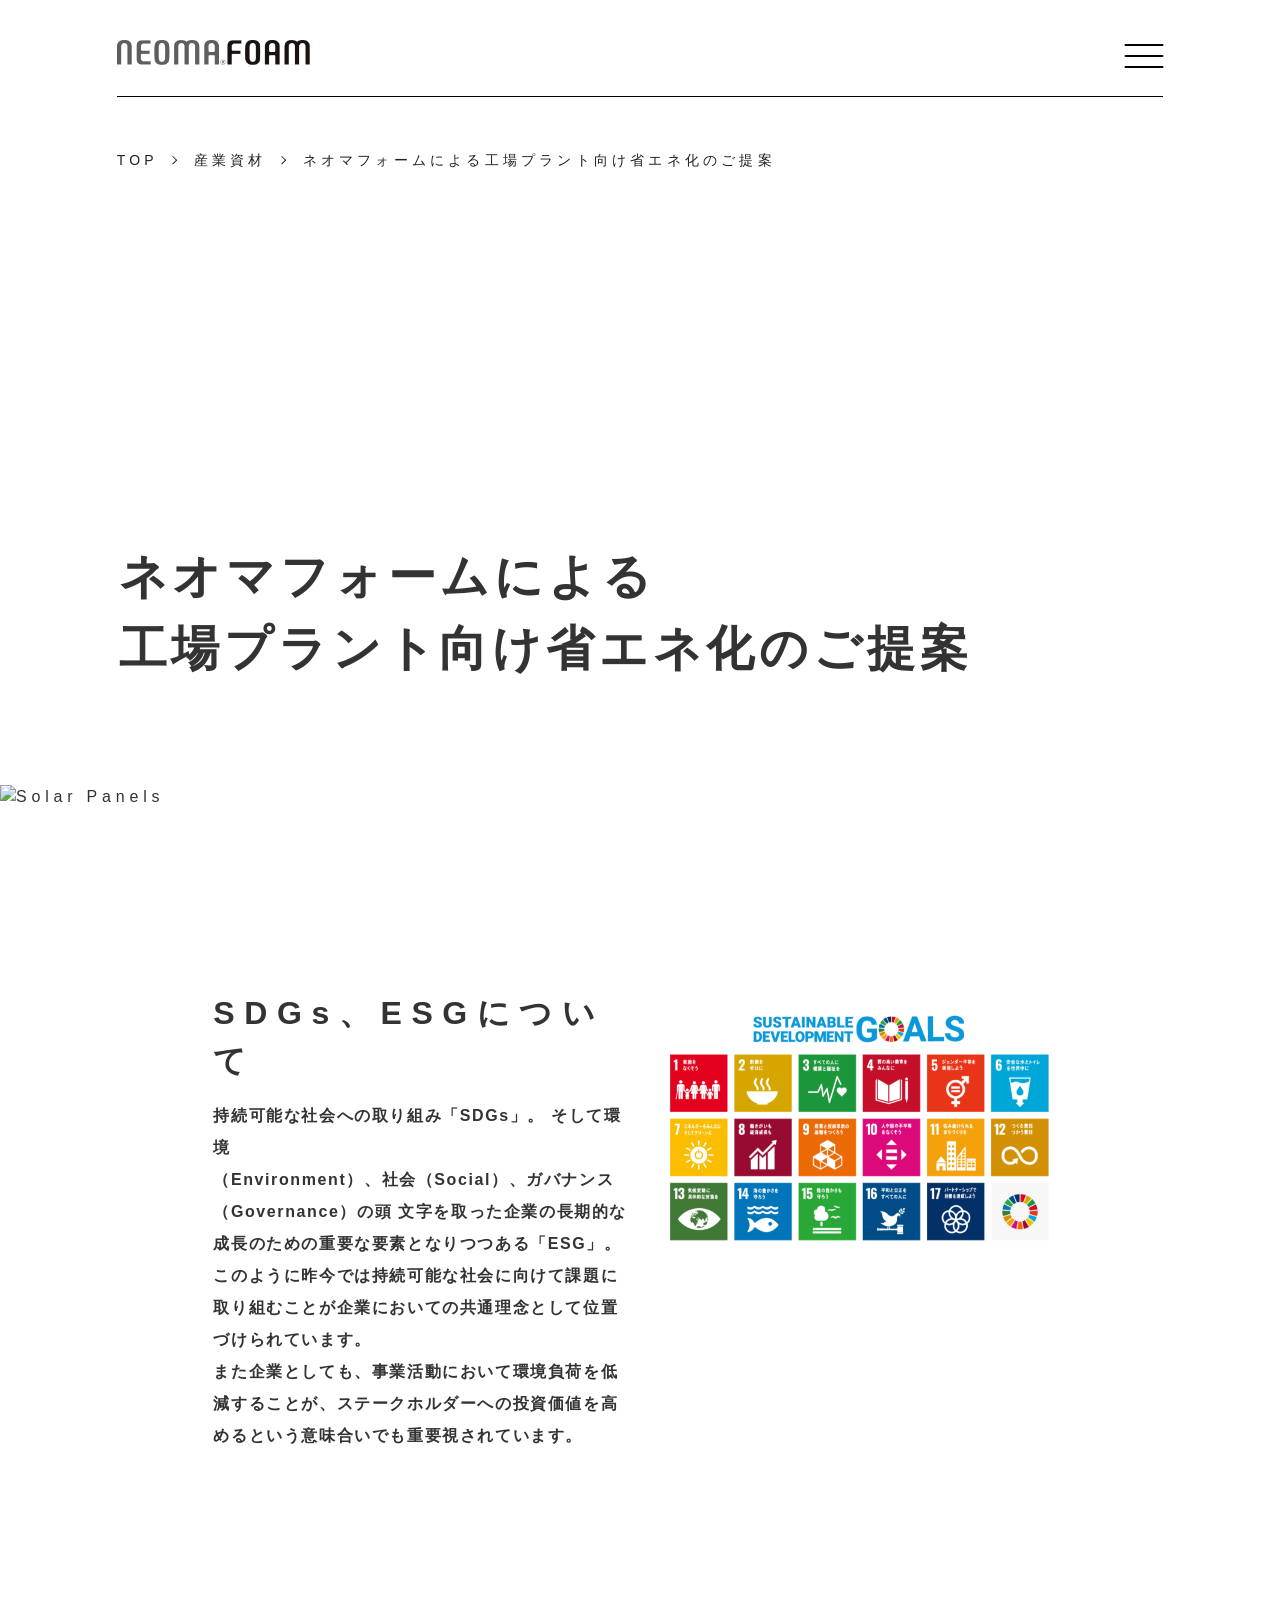
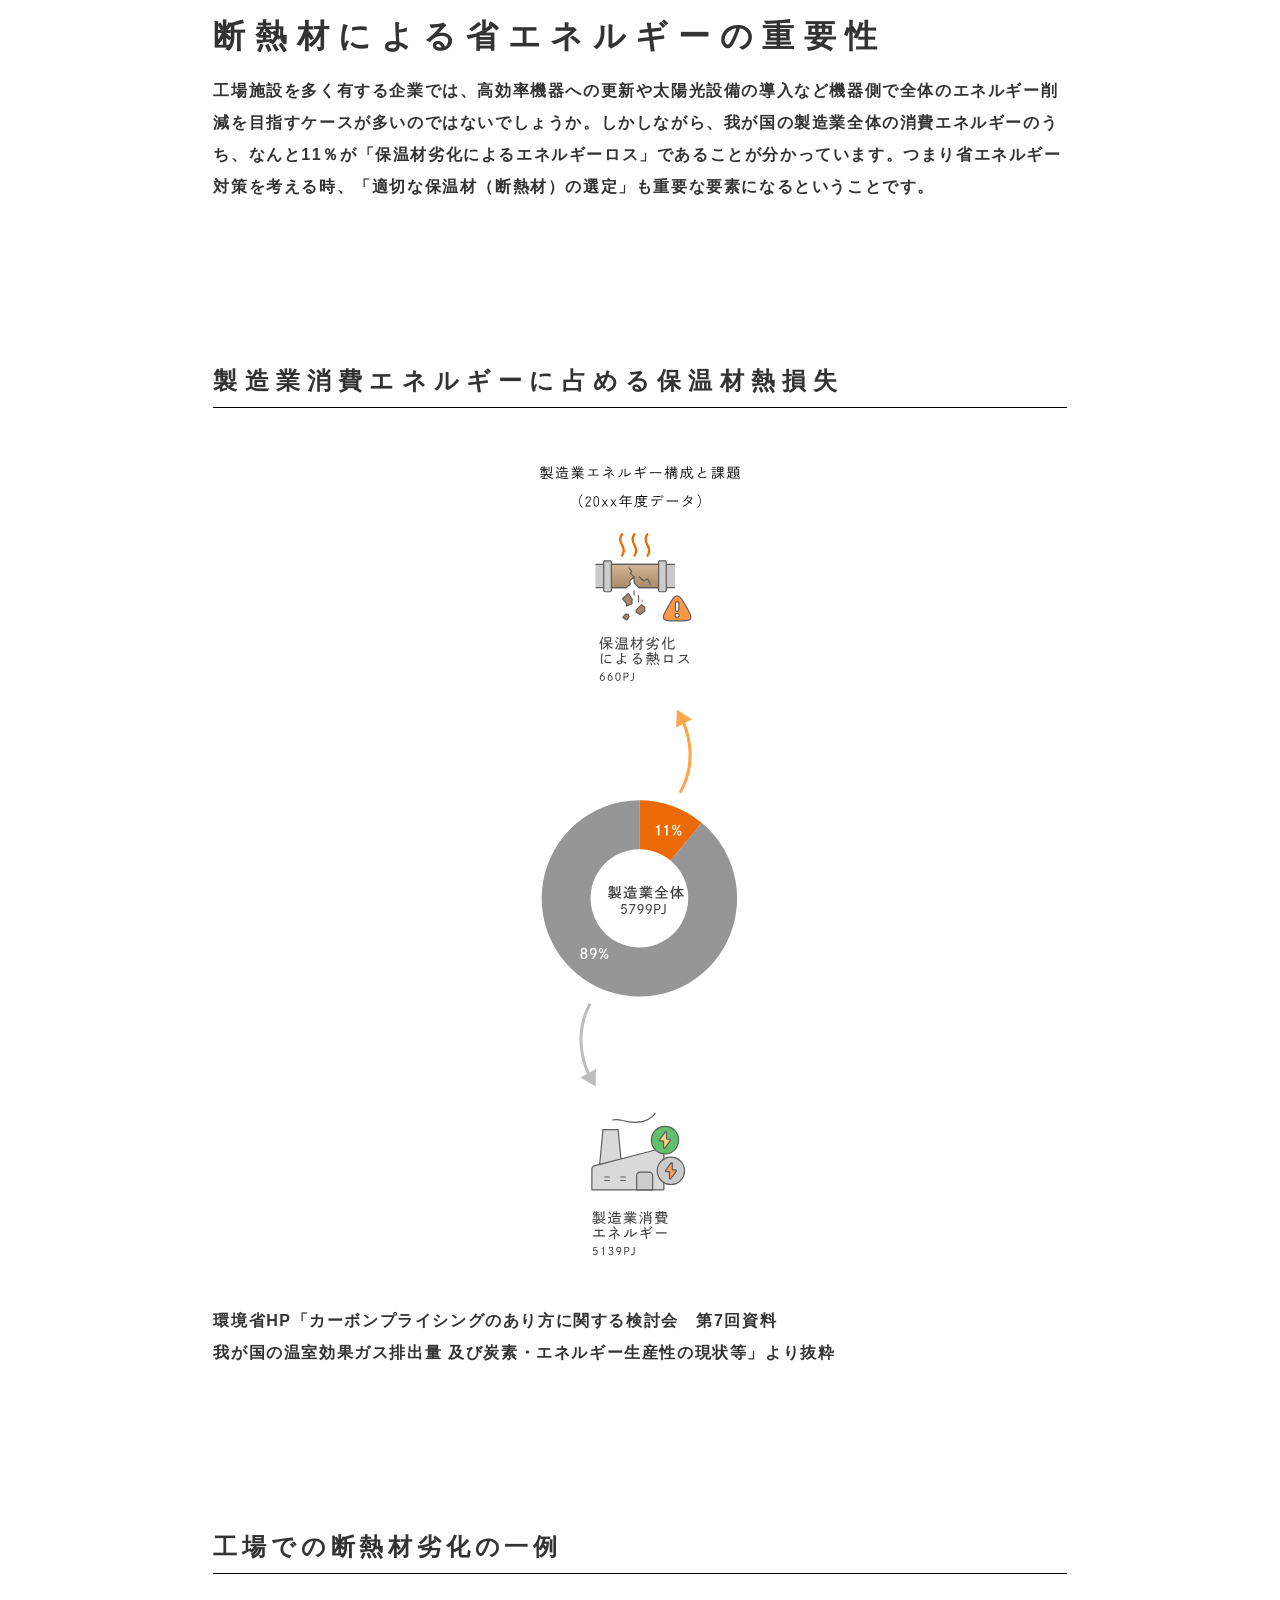
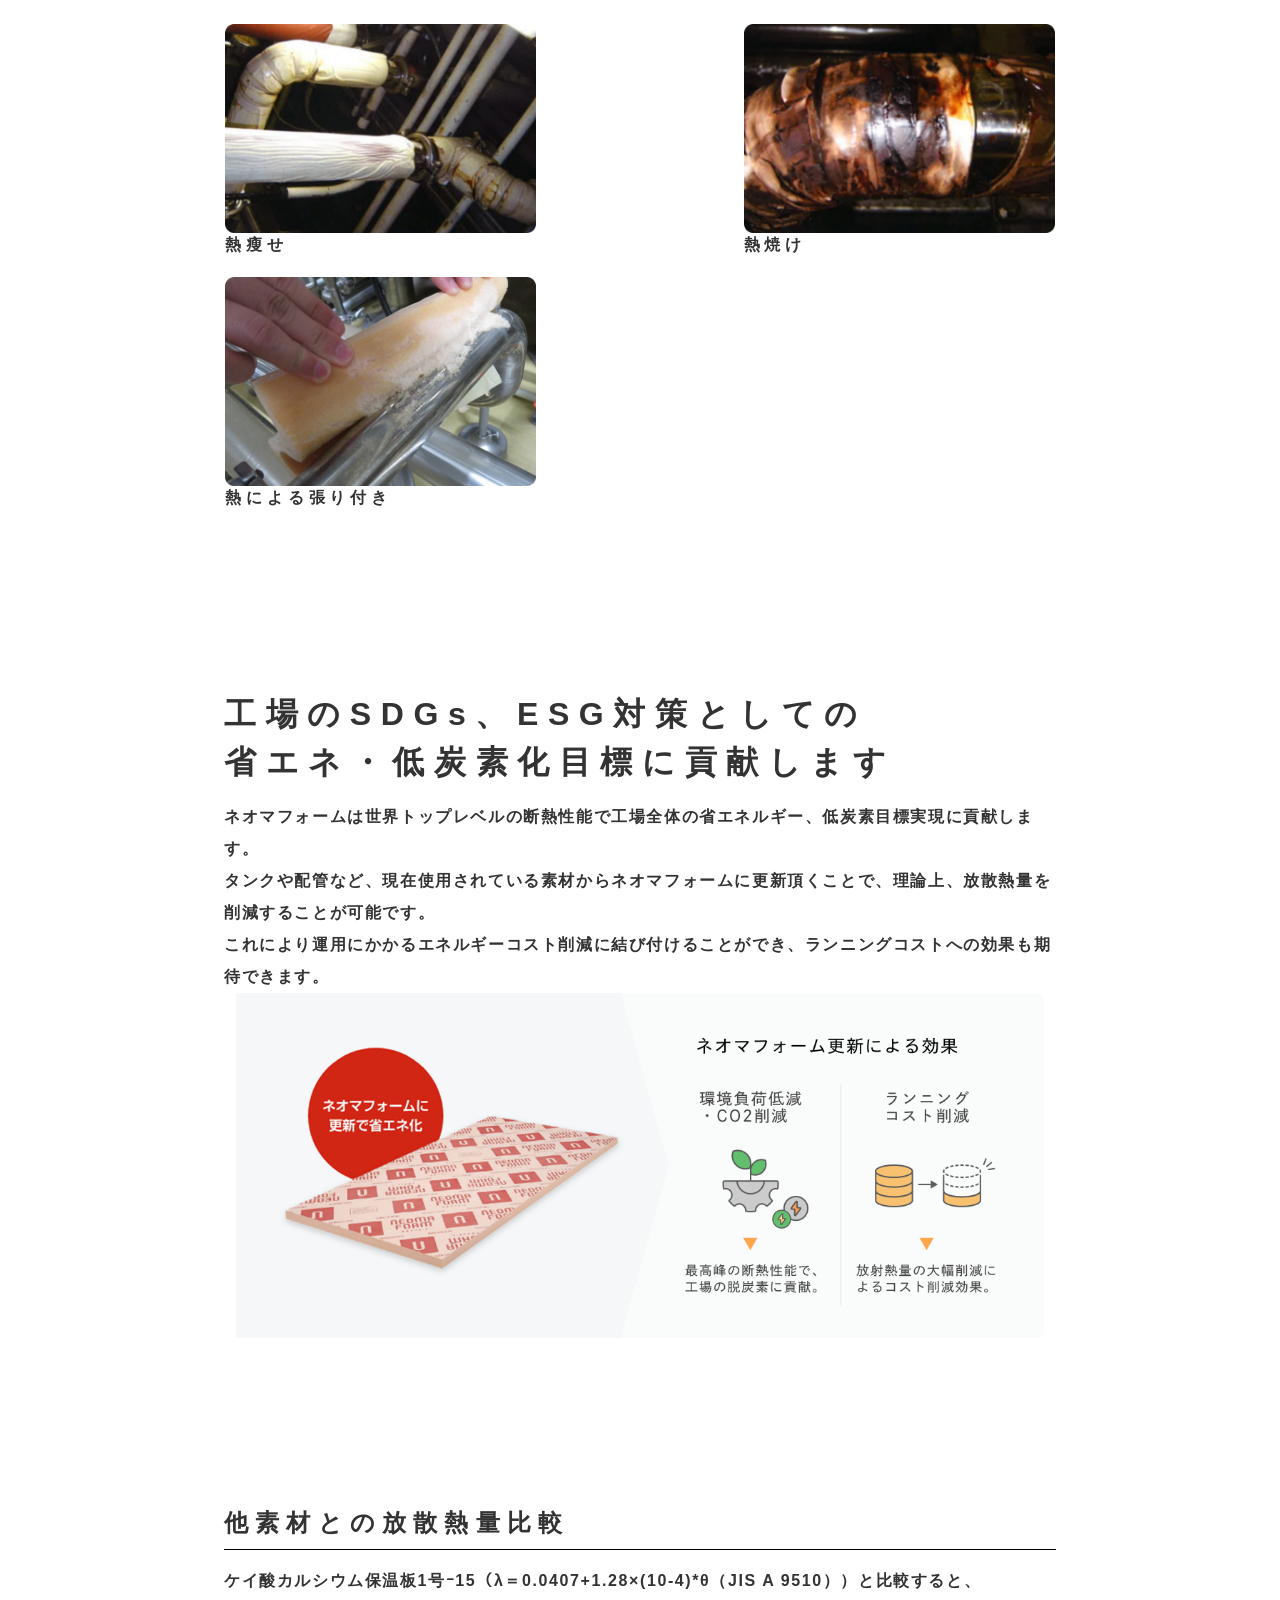
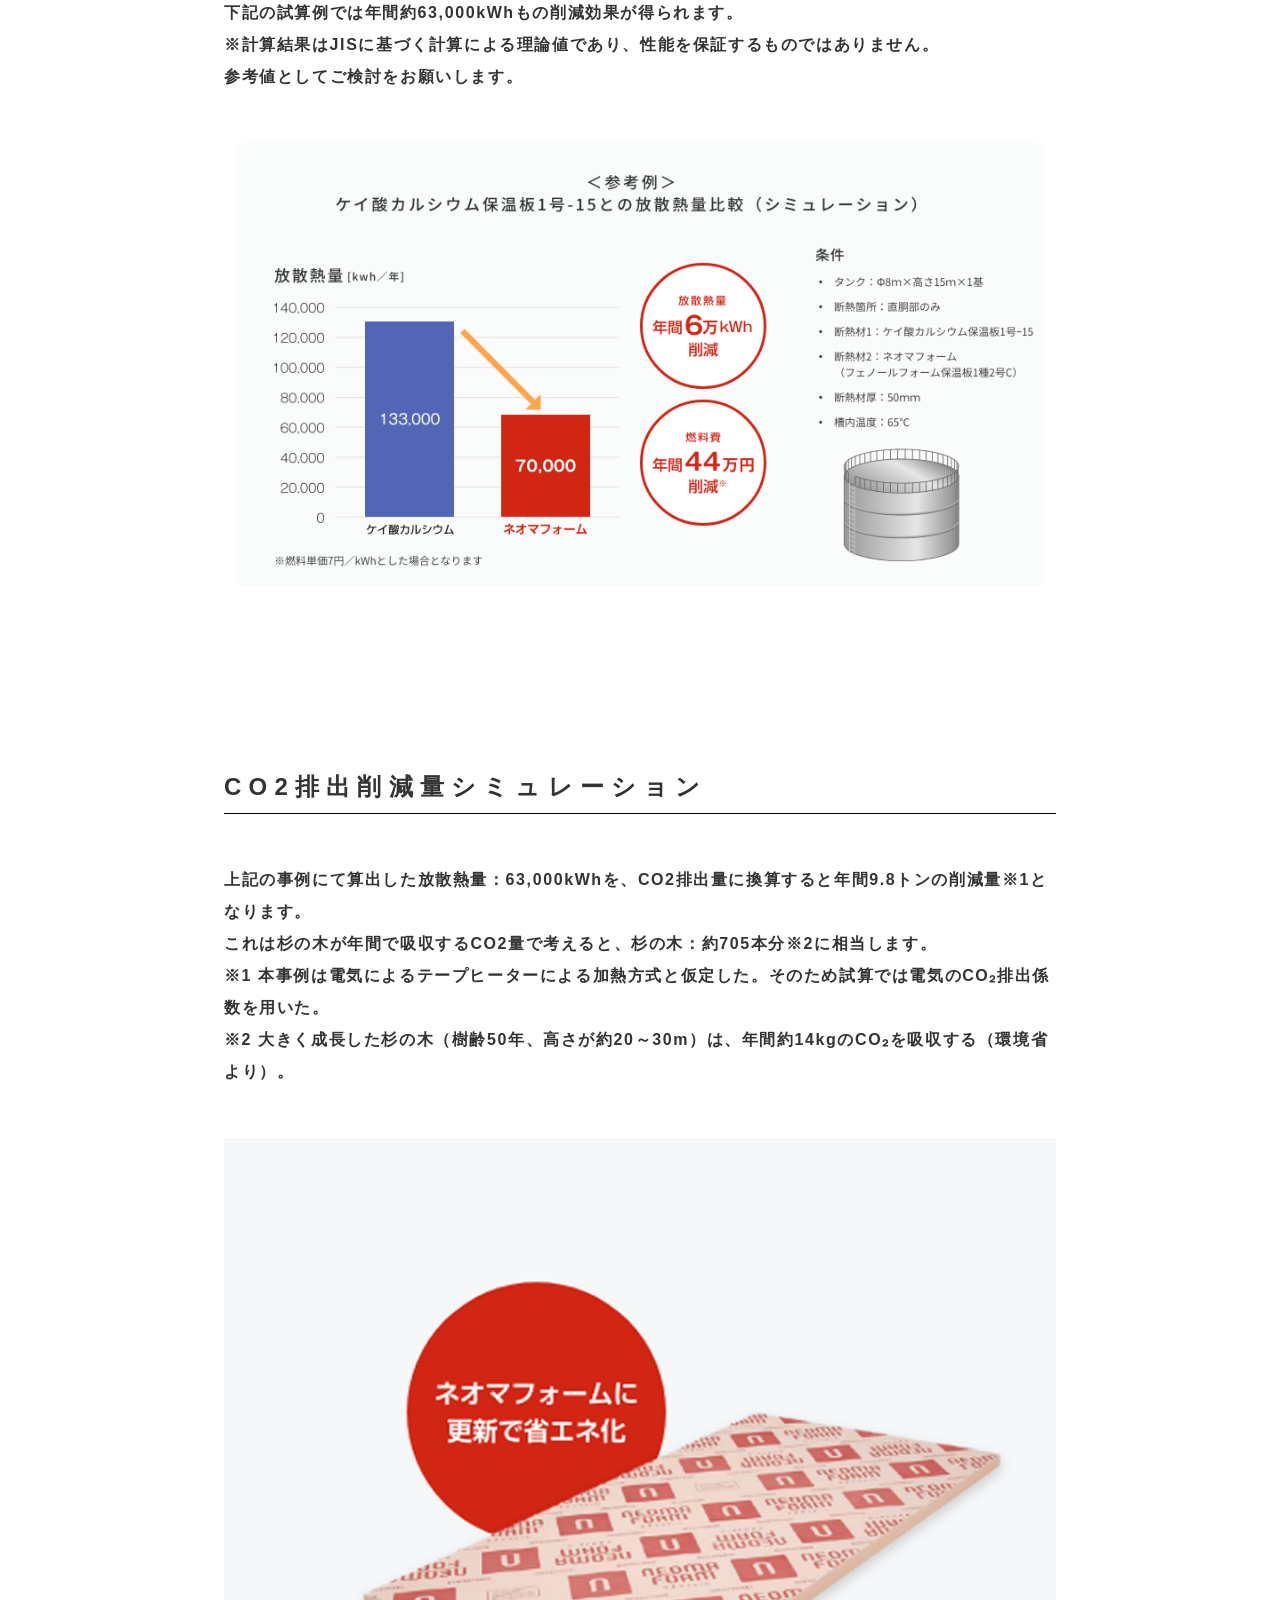
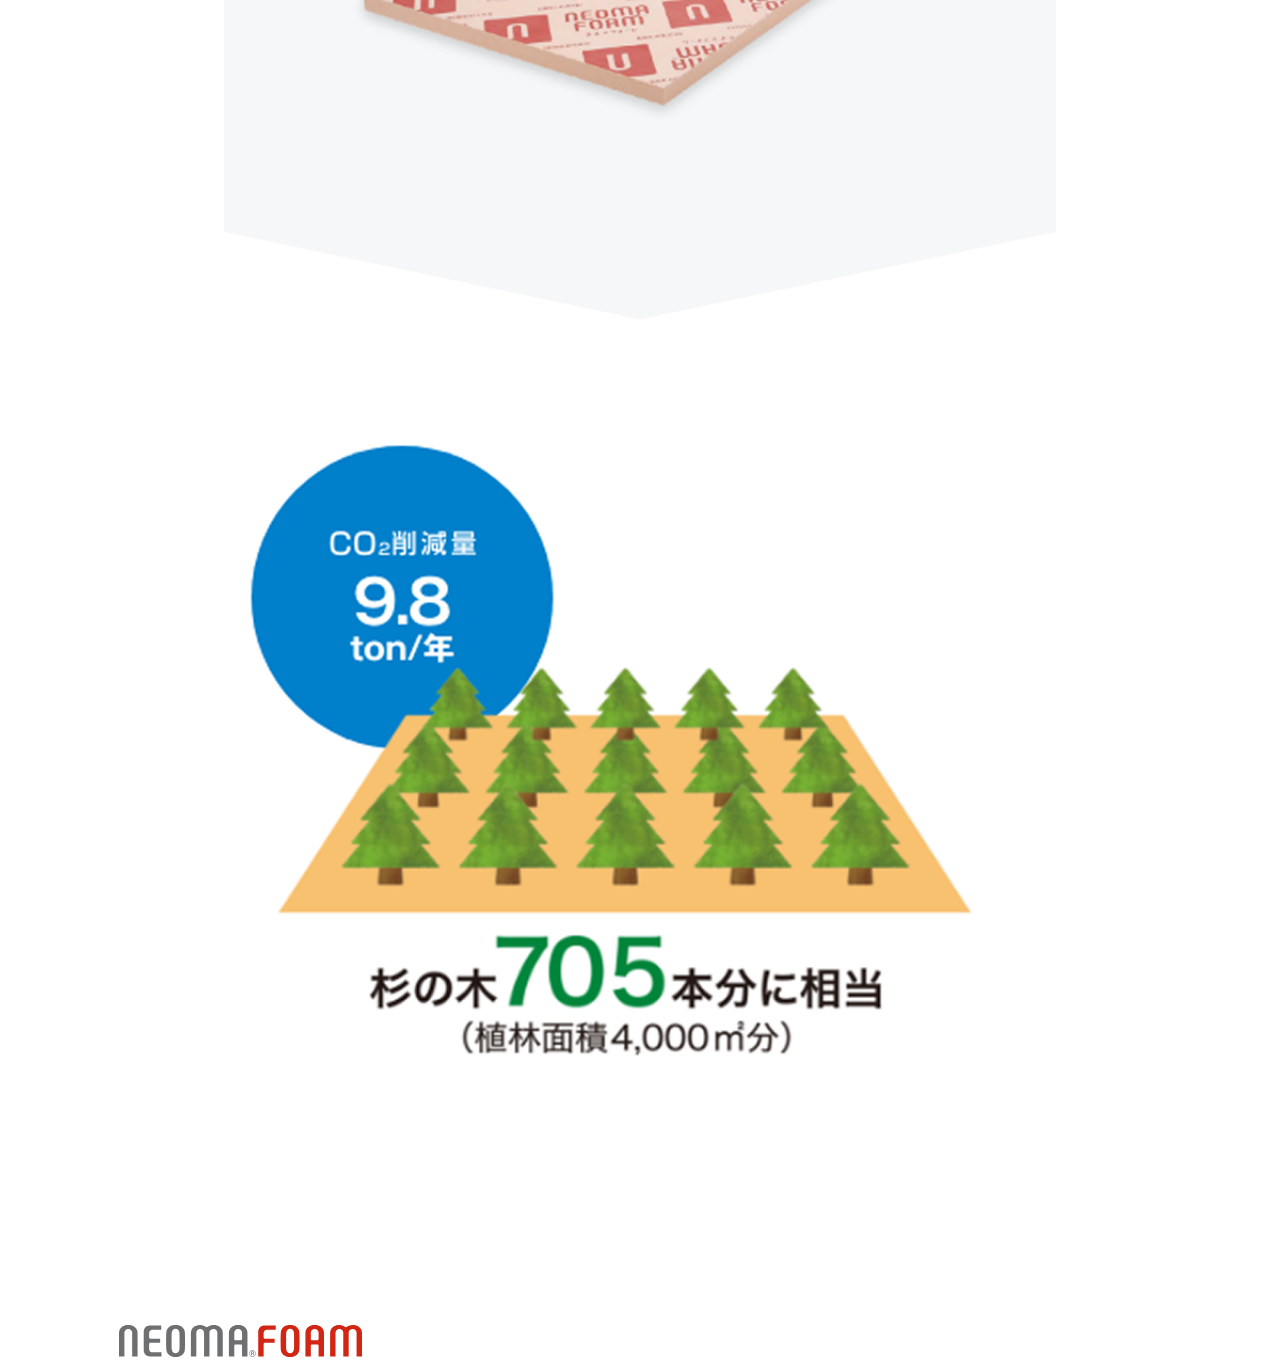
==== commit 102c9dc5: "adjusted paddings, col and rows div" ====
--- a/akk_renew/akk/insulation/industry/SDGs/index.html
+++ b/akk_renew/akk/insulation/industry/SDGs/index.html
@@ -283,22 +283,19 @@
               </div>
             </div>
           </div>
+
           <div class="row justify-content-center align-content-center w-100 mx-0">
             <div class="col-12 col-lg-8 opb-10 opb-lg-18 px-3 px-lg-0">
-              <div>
-                <h2 class="ofw-black ofs-13 lh-1f ols-300 omb-7 bottom-border">
-                  製造業消費エネルギーに占める保温材熱損失
-                </h2>
-              </div>
+              <h2 class="ofw-black ofs-13 lh-1f ols-300 omb-7 bottom-border">
+                製造業消費エネルギーに占める保温材熱損失
+              </h2>
               <div class="energy-consumption-container opb-6">
-                <div>
-                  <picture>
-                    <source srcset="../../assets/images/industry/SDGs/energy-consumption-graph.svg"
-                      media="(min-width: 992px)" />
-                    <img src="../../assets/images/industry/SDGs/energy-consumption-graph-mobile.svg"
-                      alt="energy-consumption-graph" class="img-fluid w-100">
-                  </picture>
-                </div>
+                <picture>
+                  <source srcset="../../assets/images/industry/SDGs/energy-consumption-graph.svg"
+                    media="(min-width: 992px)" />
+                  <img src="../../assets/images/industry/SDGs/energy-consumption-graph-mobile.svg"
+                    alt="energy-consumption-graph" class="img-fluid w-100">
+                </picture>
               </div>
               <div>
                 <p class="ofw-demibold lh-2 ols-100">
@@ -342,19 +339,17 @@
           </div>
 
 
-          <div class="row justify-content-center align-content-center w-100 mx-0">
-            <div class="col-12 col-lg-8 opb-10 opb-lg-18 px-3 px-lg-0">
-              <div class="opb-4 opb-lg-7">
-                <h2 class="ofw-black ofs-21 ols-300 lh-1f opb-2">
-                  工場のSDGs、ESG対策としての <br>
-                  省エネ・低炭素化目標に貢献します
-                </h2>
-                <p class="ofw-demibold ols-100 lh-2">
-                  ネオマフォームは世界トップレベルの断熱性能で工場全体の省エネルギー、低炭素目標実現に貢献します。 <br>
-                  タンクや配管など、現在使用されている素材からネオマフォームに更新頂くことで、理論上、放散熱量を削減することが可能です。<br>
-                  これにより運用にかかるエネルギーコスト削減に結び付けることができ、ランニングコストへの効果も期待できます。
-                </p>
-              </div>
+          <div class="row justify-content-center align-content-center w-100 mx-0 px-3">
+            <div class="col-12 col-lg-8 opb-10 opb-lg-18 px-lg-0 opb-4 opb-lg-7">
+              <h2 class="ofw-black ofs-21 ols-300 lh-1f opb-2">
+                工場のSDGs、ESG対策としての <br>
+                省エネ・低炭素化目標に貢献します
+              </h2>
+              <p class="ofw-demibold ols-100 lh-2">
+                ネオマフォームは世界トップレベルの断熱性能で工場全体の省エネルギー、低炭素目標実現に貢献します。 <br>
+                タンクや配管など、現在使用されている素材からネオマフォームに更新頂くことで、理論上、放散熱量を削減することが可能です。<br>
+                これにより運用にかかるエネルギーコスト削減に結び付けることができ、ランニングコストへの効果も期待できます。
+              </p>
               <div
                 class="row effects-of-replacing-neofoam-container justify-content-center align-content-center w-100 mx-0">
                 <div class="col-12">
@@ -369,21 +364,19 @@
             </div>
           </div>
 
-          <div class="row justify-content-center align-content-center w-100 mx-0">
-            <div class="col-12 col-lg-8 opb-18 px-3 px-lg-0">
-              <div class="opb-4 opb-lg-7">
-                <h2 class="ofw-black ofs-13 ols-300 lh-1f omb-2 bottom-border">
-                  他素材との放散熱量比較
-                </h2>
-                <p class="ofw-demibold ols-100 lh-2">
-                  ケイ酸カルシウム保温板1号ｰ15（λ＝0.0407+1.28×(10-4)*θ（JIS A 9510））と比較すると、<br>
-                  下記の試算例では年間約63,000kWhもの削減効果が得られます。 <br>
-                  ※計算結果はJISに基づく計算による理論値であり、性能を保証するものではありません。 <br>
-                  参考値としてご検討をお願いします。
-                </p>
-              </div>
+          <div class="row justify-content-center align-content-center w-100 mx-0 px-3">
+            <div class="col-12 col-lg-8 opb-18 px-lg-0">
+              <h2 class="ofw-black ofs-13 ols-300 lh-1f omb-2 bottom-border">
+                他素材との放散熱量比較
+              </h2>
+              <p class="ofw-demibold ols-100 lh-2">
+                ケイ酸カルシウム保温板1号ｰ15（λ＝0.0407+1.28×(10-4)*θ（JIS A 9510））と比較すると、<br>
+                下記の試算例では年間約63,000kWhもの削減効果が得られます。 <br>
+                ※計算結果はJISに基づく計算による理論値であり、性能を保証するものではありません。 <br>
+                参考値としてご検討をお願いします。
+              </p>
               <div
-                class="row emission-reduction-simulation-container justify-content-center align-content-center w-100 mx-0">
+                class="row emission-reduction-simulation-container justify-content-center align-content-center w-100 mx-0 opt-4 opt-lg-7">
                 <div class="col-lg-12">
                   <figure>
                     <img src="../../assets/images/industry/SDGs/comparison-of-heat-dissipation-with-other-materials.svg"
@@ -394,20 +387,18 @@
             </div>
           </div>
 
-          <div class="row justify-content-center align-content-center  w-100 mx-0">
-            <div class="col-12 col-lg-8 px-3 px-lg-0">
-              <div class="opb-4 opb-lg-7">
-                <h2 class="ofw-black ofs-13 ols-300 lh-1f omb-7 bottom-border">
-                  CO2排出削減量シミュレーション
-                </h2>
-                <p class="ofw-demibold ols-xl-100 lh-2">
-                  上記の事例にて算出した放散熱量：63,000kWhを、CO2排出量に換算すると年間9.8トンの削減量※1となります。<br>
-                  これは杉の木が年間で吸収するCO2量で考えると、杉の木：約705本分※2に相当します。 <br>
-                  ※1 本事例は電気によるテープヒーターによる加熱方式と仮定した。そのため試算では電気のCO₂排出係数を用いた。<br>
-                  ※2 大きく成長した杉の木（樹齢50年、高さが約20～30m）は、年間約14kgのCO₂を吸収する（環境省より）。 </p>
-              </div>
+          <div class="row justify-content-center align-content-center w-100 mx-0 px-3">
+            <div class="col-12 col-lg-8 px-lg-0">
+              <h2 class="ofw-black ofs-13 ols-300 lh-1f omb-7 bottom-border">
+                CO2排出削減量シミュレーション
+              </h2>
+              <p class="ofw-demibold ols-xl-100 lh-2">
+                上記の事例にて算出した放散熱量：63,000kWhを、CO2排出量に換算すると年間9.8トンの削減量※1となります。<br>
+                これは杉の木が年間で吸収するCO2量で考えると、杉の木：約705本分※2に相当します。 <br>
+                ※1 本事例は電気によるテープヒーターによる加熱方式と仮定した。そのため試算では電気のCO₂排出係数を用いた。<br>
+                ※2 大きく成長した杉の木（樹齢50年、高さが約20～30m）は、年間約14kgのCO₂を吸収する（環境省より）。 </p>
               <div
-                class="row emission-reduction-simulation-container justify-content-center align-content-center w-100 mx-0">
+                class="row emission-reduction-simulation-container justify-content-center align-content-center w-100 mx-0 opt-4 opt-lg-7">
                 <div class="col-12 opb-6 px-0">
                   <picture>
                     <source srcset="../../assets/images/industry/SDGs/emission-reduction-simulation.png"
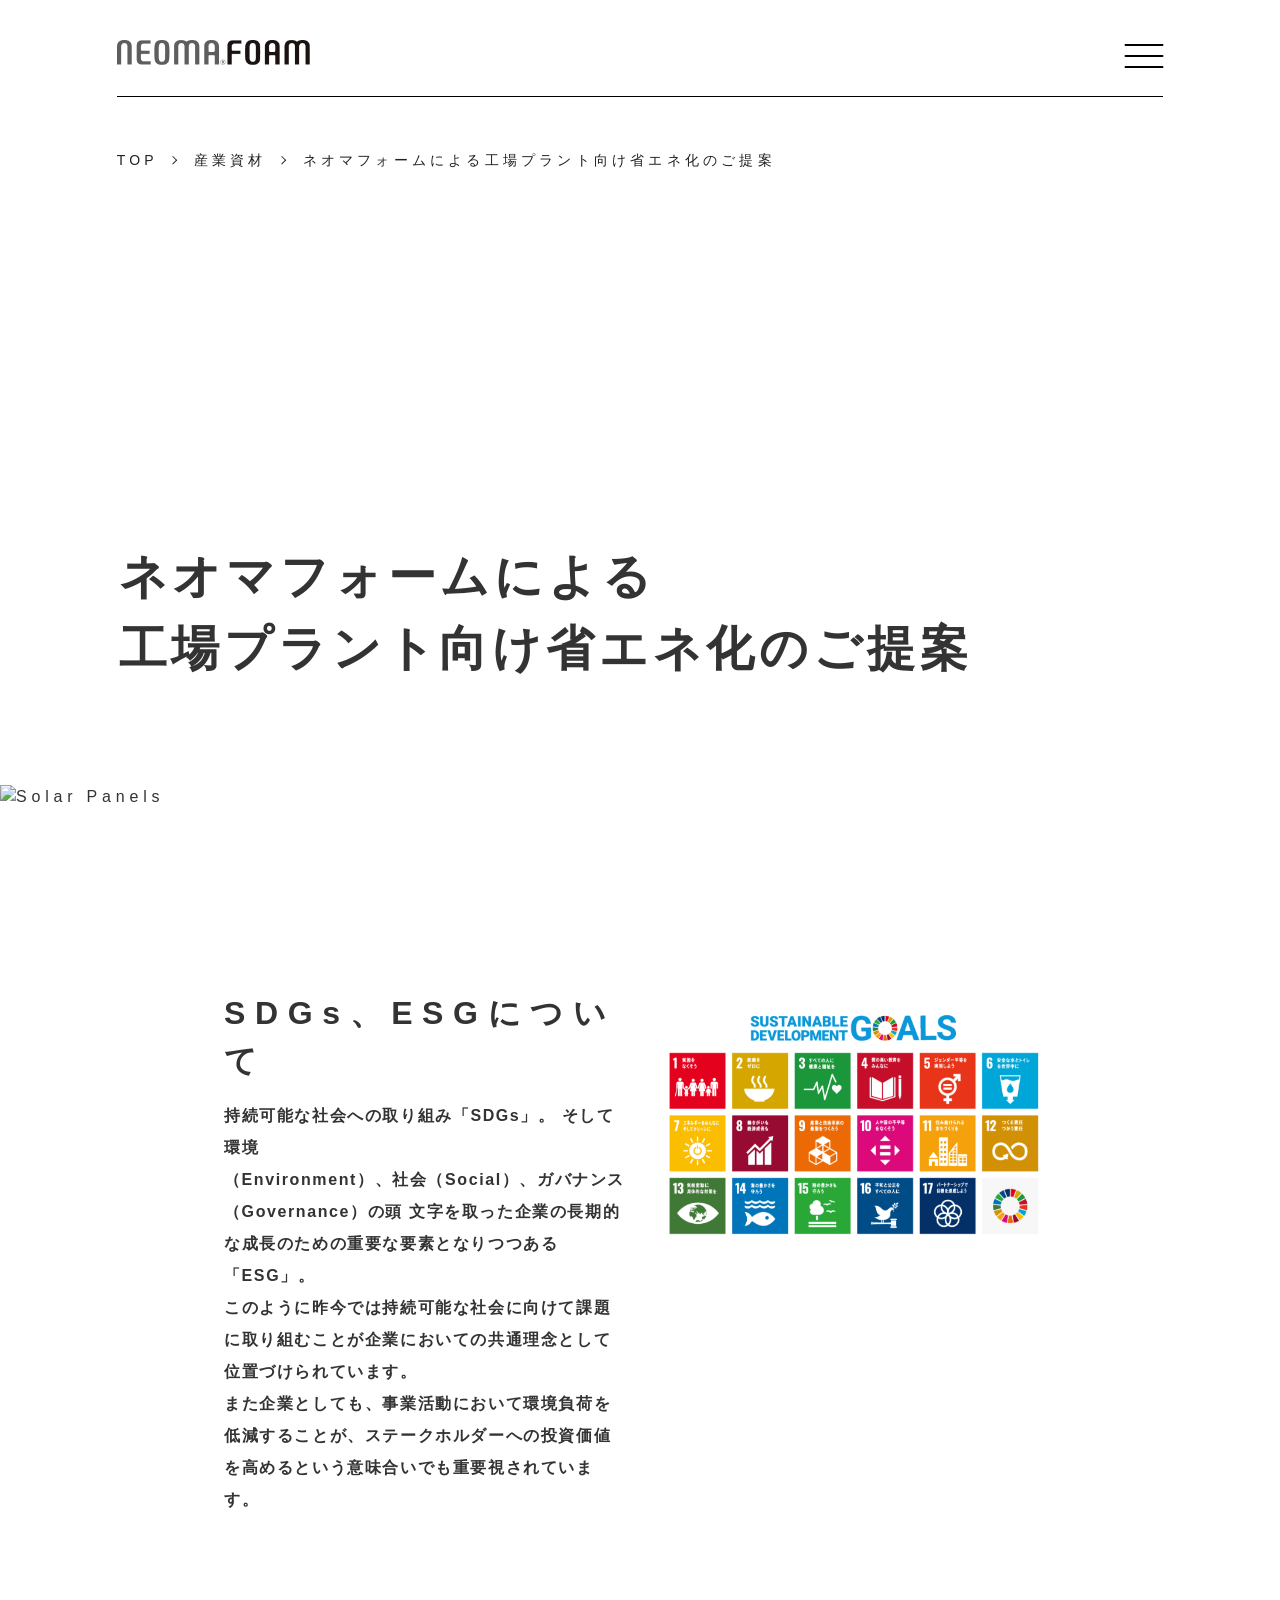
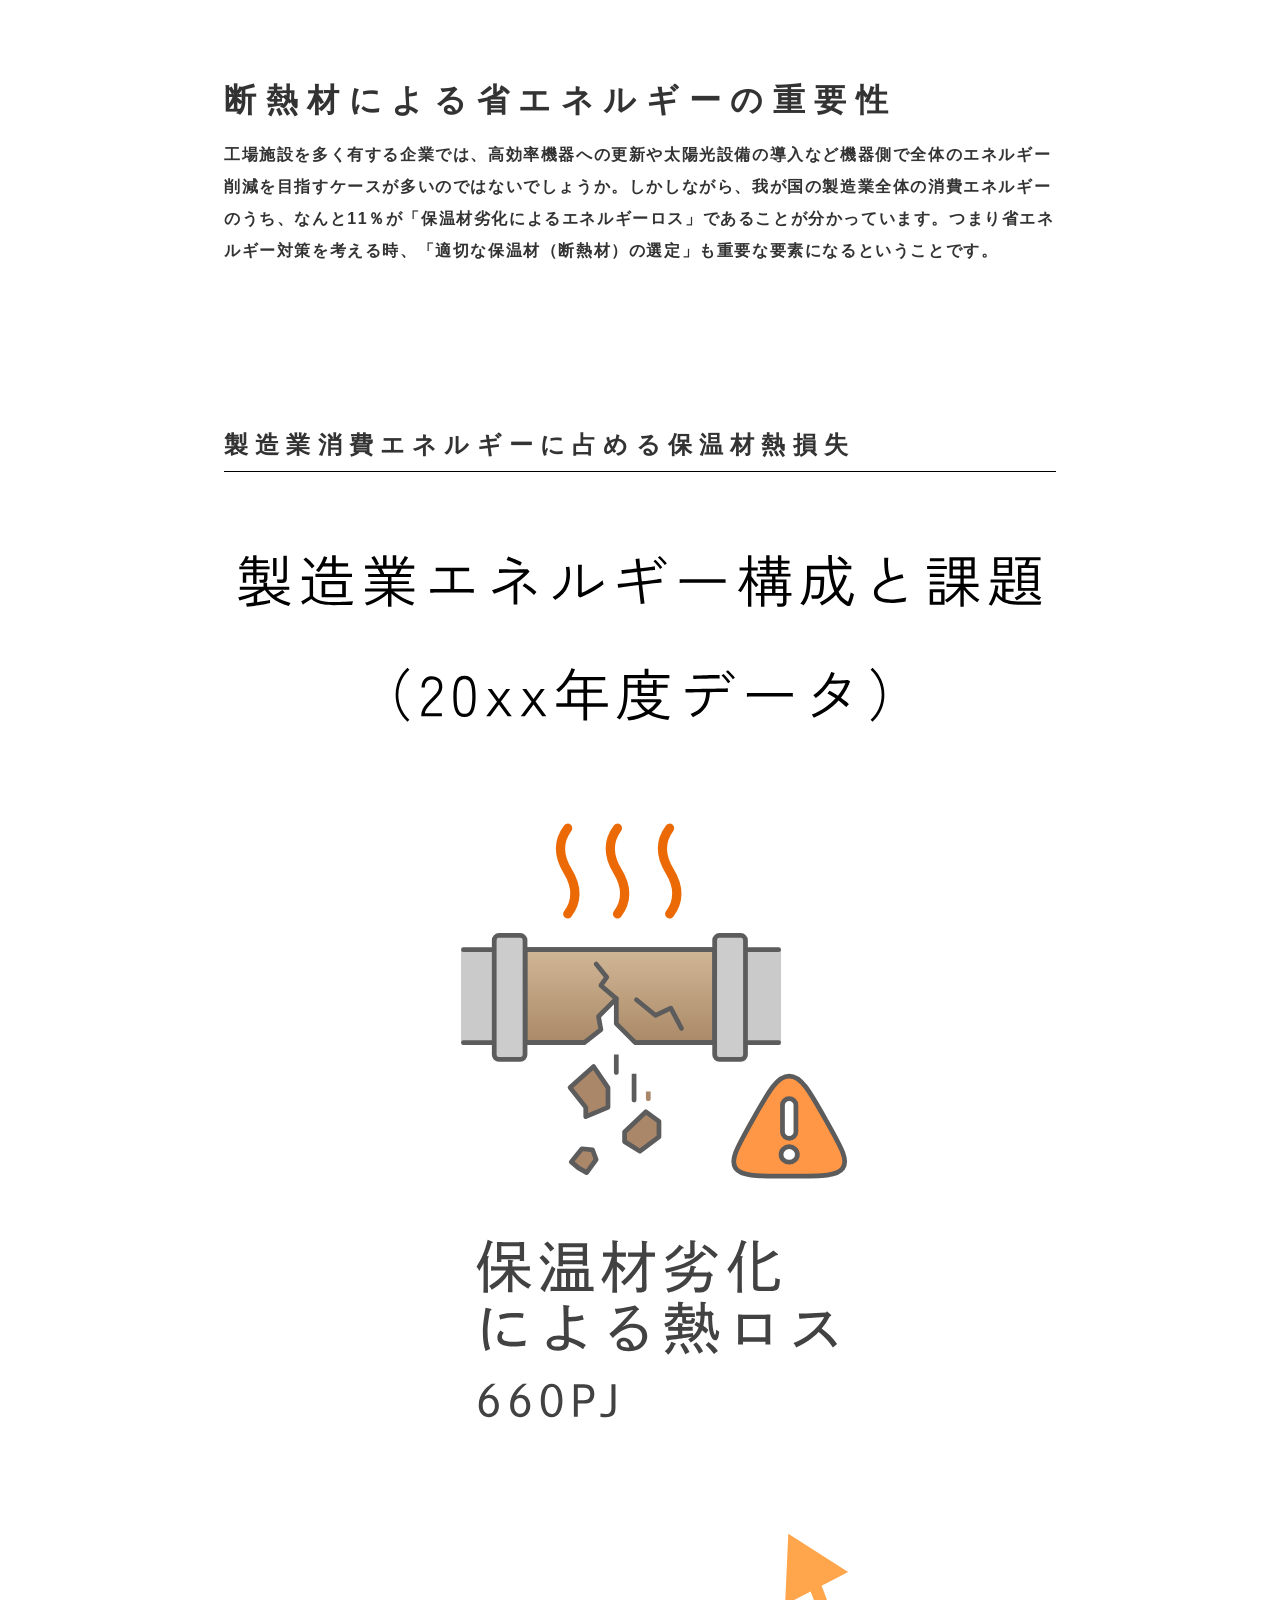
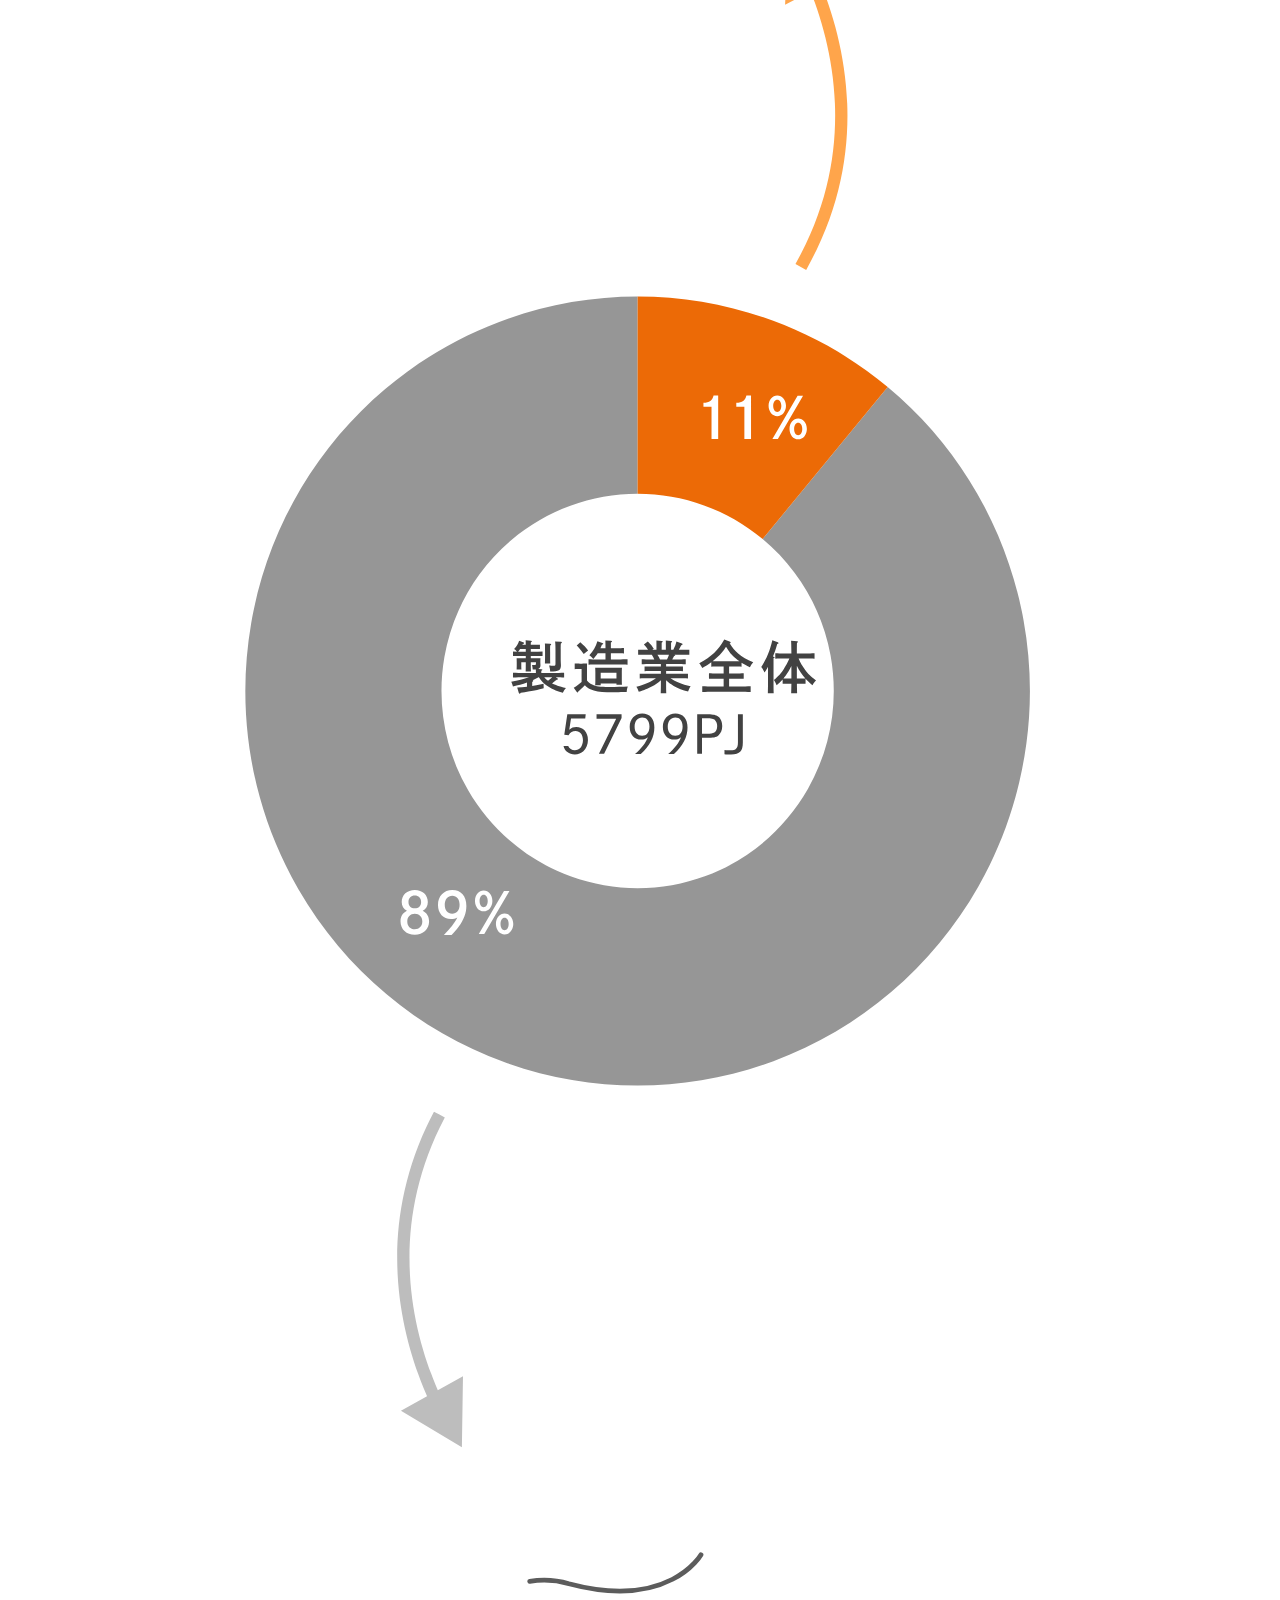
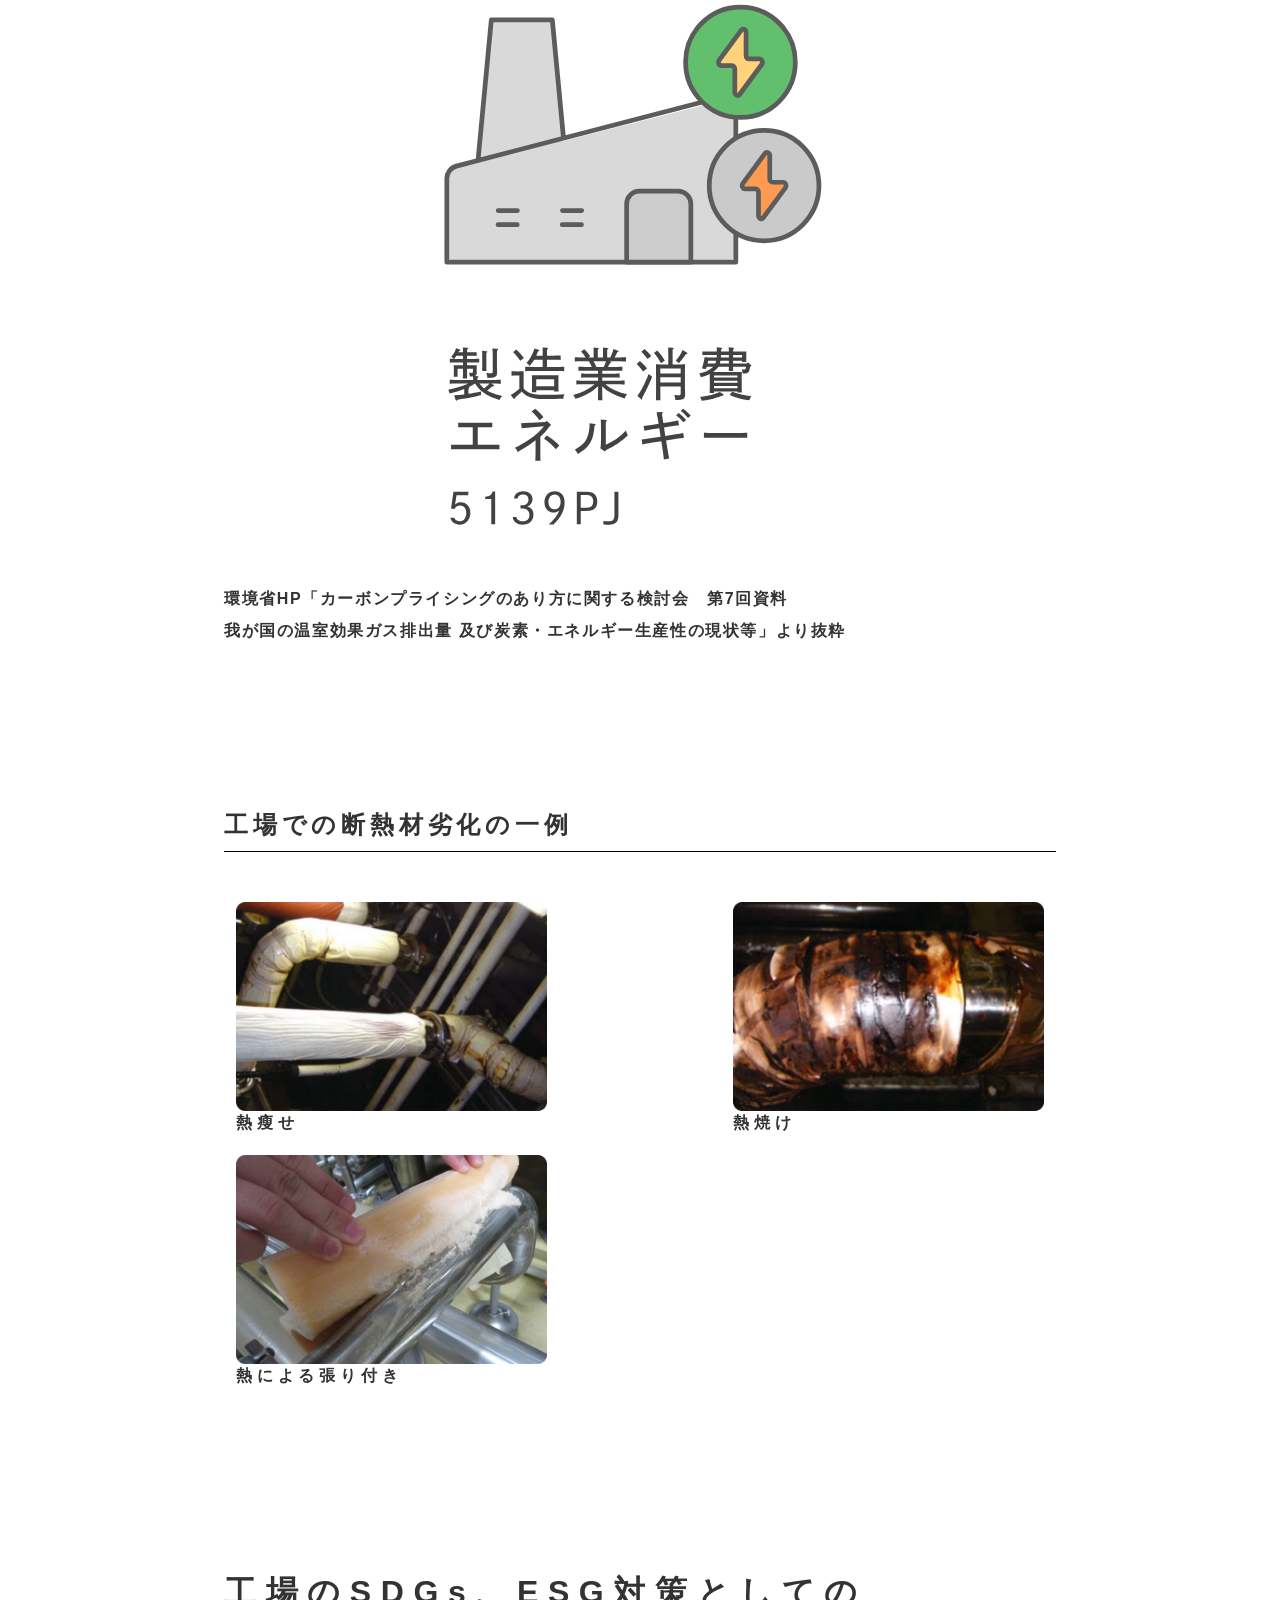
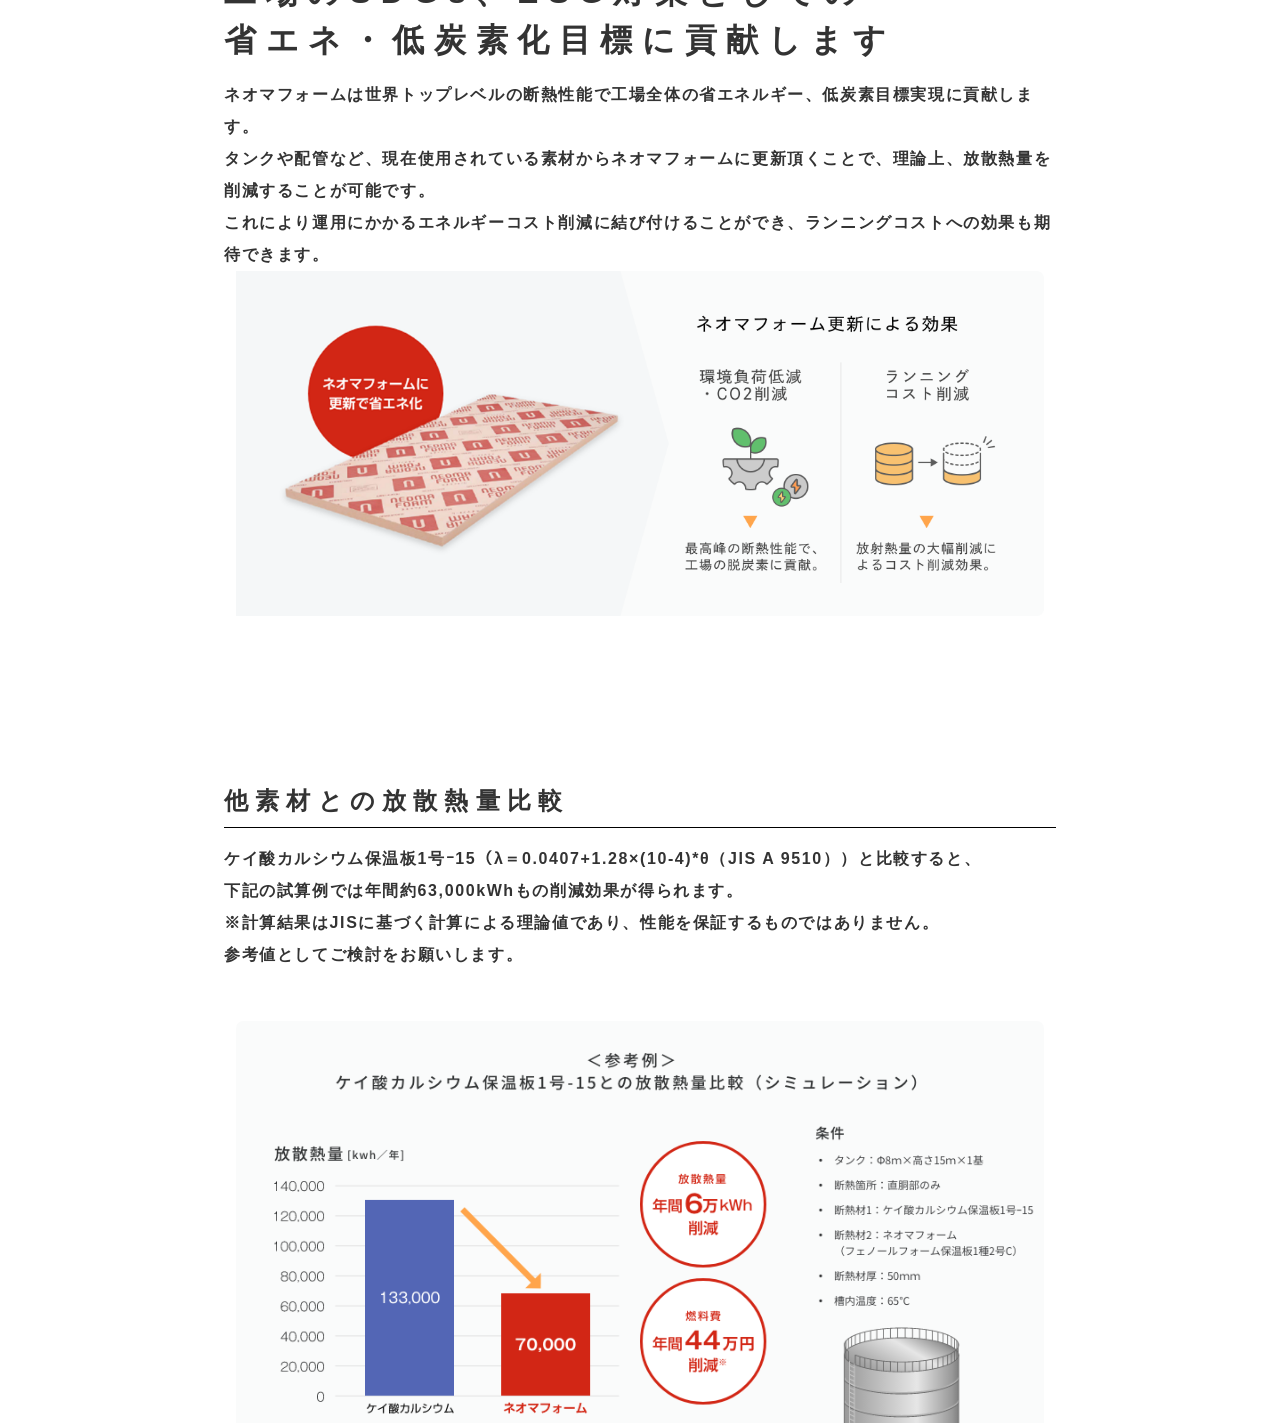
==== commit d4d04ab4: "changes" ====
--- a/akk_renew/akk/insulation/industry/SDGs/index.html
+++ b/akk_renew/akk/insulation/industry/SDGs/index.html
@@ -254,8 +254,8 @@
             </div>
           </div>
 
-          <div class="row justify-content-center align-content-center w-100 mx-0">
-            <div class="col-12 col-lg-8 opt-11 opt-lg-20 opb-8 opb-lg-18 px-3 px-lg-0">
+          <div class="row justify-content-center align-content-center w-100 mx-0 px-3">
+            <div class="col-12 col-lg-8 opt-11 opt-lg-20 opb-8 opb-lg-18 px-lg-0">
               <div class="row opb-12 opb-lg-18 ">
                 <div class="col-12 col-lg-6">
                   <h2 class="ofw-black ofs-21 lh-1f ols-300 opb-2">
@@ -284,20 +284,18 @@
             </div>
           </div>
 
-          <div class="row justify-content-center align-content-center w-100 mx-0">
-            <div class="col-12 col-lg-8 opb-10 opb-lg-18 px-3 px-lg-0">
+          <div class="row justify-content-center align-content-center w-100 mx-0 px-3">
+            <div class="col-12 col-lg-8 opb-10 opb-lg-18 px-lg-0">
               <h2 class="ofw-black ofs-13 lh-1f ols-300 omb-7 bottom-border">
                 製造業消費エネルギーに占める保温材熱損失
               </h2>
-              <div class="energy-consumption-container opb-6">
-                <picture>
-                  <source srcset="../../assets/images/industry/SDGs/energy-consumption-graph.svg"
-                    media="(min-width: 992px)" />
-                  <img src="../../assets/images/industry/SDGs/energy-consumption-graph-mobile.svg"
-                    alt="energy-consumption-graph" class="img-fluid w-100">
-                </picture>
-              </div>
-              <div>
+              <picture>
+                <source srcset="../../assets/images/industry/SDGs/energy-consumption-graph.svg"
+                  media="(min-width: 992px)" />
+                <img src="../../assets/images/industry/SDGs/energy-consumption-graph-mobile.svg"
+                  alt="energy-consumption-graph" class="img-fluid w-100">
+              </picture>
+              <div class="opt-6">
                 <p class="ofw-demibold lh-2 ols-100">
                   環境省HP「カーボンプライシングのあり方に関する検討会　第7回資料 <br>
                   我が国の温室効果ガス排出量 及び炭素・エネルギー生産性の現状等」より抜粋
@@ -306,13 +304,11 @@
             </div>
           </div>
 
-          <div class="row justify-content-center align-content-center w-100 mx-0">
-            <div class="col-12 col-lg-8 opb-10 opb-lg-18 px-3 px-lg-0">
-              <div>
-                <h2 class="ofw-black ofs-13 lh-1f omb-7 bottom-border">
-                  工場での断熱材劣化の一例
-                </h2>
-              </div>
+          <div class="row justify-content-center align-content-center w-100 mx-0 px-3">
+            <div class="col-12 col-lg-8 opb-10 opb-lg-18 px-lg-0">
+              <h2 class="ofw-black ofs-13 lh-1f omb-7 bottom-border">
+                工場での断熱材劣化の一例
+              </h2>
               <div class="row insulation-gallery justify-content-between align-content-center w-100 mx-0">
                 <div class="col-12 insultation-image-container omb-3">
                   <figure class="my-0 row insultation-image-wrapper">
--- a/akk_renew/akk/insulation/assets/css/style_opec.css
+++ b/akk_renew/akk/insulation/assets/css/style_opec.css
@@ -12,44 +12,58 @@
 
 /* Custom Table Styling */
 .spec-table {
-    border-collapse: collapse;
-    min-width: 800px; /* Ensures table doesn't get too squished */
-}
-.spec-table th, .spec-table td {
-    border: 1px solid #444 !important;
-    text-align: center;
-    vertical-align: middle;
-    padding: 8px 2px;
+  border-collapse: collapse;
+  min-width: 800px;
+  /* Ensures table doesn't get too squished */
+}
+
+.spec-table th,
+.spec-table td {
+  border: 1px solid #444 !important;
+  text-align: center;
+  vertical-align: middle;
+  padding: 8px 2px;
 }
 
 /* Header Colors */
-.bg-gray-header { 
-  background-color: #f2f2f2 !important; 
-  font-weight: bold; 
-}
-.bg-red-header { 
-  background-color: #c92a1e !important; 
-  color: white !important; font-weight: bold; 
-}
-.bg-side-label { 
-  background-color: #f9f9f9; 
+.bg-gray-header {
+  background-color: #f2f2f2 !important;
+  font-weight: bold;
+}
+
+.bg-red-header {
+  background-color: #c92a1e !important;
+  color: white !important;
+  font-weight: bold;
+}
+
+.bg-side-label {
+  background-color: #f9f9f9;
 }
 
 /* Diagonal Line Cell */
 .diagonal-cell {
-    background: linear-gradient(to top right, #f2f2f2 calc(50% - 1px), #444, #f2f2f2 calc(50% + 1px));
-    padding: 0;
-    width: 180px;
+  background: linear-gradient(to top right, #f2f2f2 calc(50% - 1px), #444, #f2f2f2 calc(50% + 1px));
+  padding: 0;
+  width: 180px;
 }
 
 /* Specific Text Styling */
-.text-red-bold { color: #c92a1e; font-weight: bold; }
-.small-note { font-size: 0.85rem; display: block; margin-top: 5px; }
+.text-red-bold {
+  color: #c92a1e;
+  font-weight: bold;
+}
+
+.small-note {
+  font-size: 0.85rem;
+  display: block;
+  margin-top: 5px;
+}
 
 /* Mobile Scroll Wrapper */
 .table-wrapper {
-    overflow-x: auto;
-    -webkit-overflow-scrolling: touch;
+  overflow-x: auto;
+  -webkit-overflow-scrolling: touch;
 }
 
 .fire-door-certification {
@@ -60,17 +74,17 @@
 
 @media screen and (min-width: 992px) {
   .fire-door-certification {
-  gap: 72px !important;
-  height: 42%;
-  width: 100%;
-}
+    gap: 72px !important;
+    height: 42%;
+    width: 100%;
+  }
 }
 
 @media screen and (max-width:767px) {
-.fire-door-certification {
-  height: 30%;
-  width: 100%;
-}
+  .fire-door-certification {
+    height: 22%;
+    width: 100%;
+  }
 }
 
 @media (hover: hover) {}
@@ -80,7 +94,7 @@
 ------------------------------*/
 
 .intro_image-gallery img {
-    max-width: 406px;
+  max-width: 406px;
 }
 
 .bottom-border {
@@ -102,101 +116,104 @@
 .external-site-link {
   color: #222222;
   text-decoration: underline;
-  text-underline-offset: 8px; 
+  text-underline-offset: 8px;
   display: inline-flex;
   align-items: center;
   transition: opacity 0.2s;
 }
 
-.external-icon{
+.external-icon {
   width: 18px;
   height: 18px;
 }
 
 
+@media screen and (min-width: 992px) {}
+
+@media (hover: hover) {}
+
+/*------------------------------
+ 93_超低温
+------------------------------*/
 @media screen and (min-width: 992px) {
-}
-
-@media (hover: hover) {}
-
-/*------------------------------
- 93_超低温
-------------------------------*/
-    @media screen and (min-width: 992px) {
-        .scrollable-mobile-img {
-            min-width: auto;
-        }
-        
-        .formula-box {
-        line-height: 1.4;
-        white-space: nowrap; 
-    }
-
-    .table-responsive > .table {
-        margin-right: 2px; 
-    }
-
-    .custom-border-right {
-        border-right: 1px solid black !important;
-    }
-
-    .mobile-hide-scrollbar {
-            overflow: hidden !important; 
-        }
-        
-        .mobile-hide-scrollbar table td, 
-    .mobile-hide-scrollbar table th {
-        white-space: nowrap !important; 
-    }
-    
-    }
-
-
-    @media (max-width: 576px) {
-        .scrollable-mobile-img {
-            min-width: 600px; 
-        }
-        
-
-    .mobile-hide-scrollbar {
-            overflow-x: auto !important; 
-            -webkit-overflow-scrolling: touch;
-            scrollbar-width: none; 
-            -ms-overflow-style: none; 
-        }
-
-        .mobile-hide-scrollbar::-webkit-scrollbar {
-            display: none; 
-        }
-
-        .mobile-hide-scrollbar table {
-            width: auto !important;
-            min-width: 800px; 
-        }
-        
-        .mobile-hide-scrollbar table td, 
-        .mobile-hide-scrollbar table th { 
-        border-right: 1px solid black !important;
-        white-space: nowrap !important; 
-    }
-    }
+  .scrollable-mobile-img {
+    min-width: auto;
+  }
+
+  .formula-box {
+    line-height: 1.4;
+    white-space: nowrap;
+  }
+
+  .table-responsive>.table {
+    margin-right: 2px;
+  }
+
+  .custom-border-right {
+    border-right: 1px solid black !important;
+  }
+
+  .mobile-hide-scrollbar {
+    overflow: hidden !important;
+  }
+
+  .mobile-hide-scrollbar table td,
+  .mobile-hide-scrollbar table th {
+    white-space: nowrap !important;
+  }
+
+}
+
+
+@media (max-width: 576px) {
+  .scrollable-mobile-img {
+    min-width: 600px;
+  }
+
+
+  .mobile-hide-scrollbar {
+    overflow-x: auto !important;
+    -webkit-overflow-scrolling: touch;
+    scrollbar-width: none;
+    -ms-overflow-style: none;
+  }
+
+  .mobile-hide-scrollbar::-webkit-scrollbar {
+    display: none;
+  }
+
+  .mobile-hide-scrollbar table {
+    width: auto !important;
+    min-width: 800px;
+  }
+
+  .mobile-hide-scrollbar table td,
+  .mobile-hide-scrollbar table th {
+    border-right: 1px solid black !important;
+    white-space: nowrap !important;
+  }
+}
+
 @media (hover: hover) {}
 
 /*------------------------------
  94_プラント向け
 ------------------------------*/
-.product-title { 
-  letter-spacing: 0.3em; 
-  font-weight: 500; 
-}
-.sub-header { 
-  font-weight: 600; 
-  font-size: 1.25rem; 
-}
-.divider { 
-  border-top: 1px solid #333; 
-  margin-top: 0.5rem; 
-}
+.product-title {
+  letter-spacing: 0.3em;
+  font-weight: 500;
+}
+
+.sub-header {
+  font-weight: 600;
+  font-size: 1.25rem;
+}
+
+.divider {
+  border-top: 1px solid #333;
+  margin-top: 0.5rem;
+}
+
 .case-study-title::before {
   content: "■";
 }
@@ -217,7 +234,7 @@
  96_ネオマフォームによる工場プラント向け省エネ化のご提案
 ------------------------------*/
 
-.energy-consumption-container img{
+.energy-consumption-container img {
   max-height: 800px;
 }
 
@@ -236,5 +253,4 @@
 
 @media screen and (min-width: 992px) {}
 
-@media (hover: hover) {}
-
+@media (hover: hover) {}
